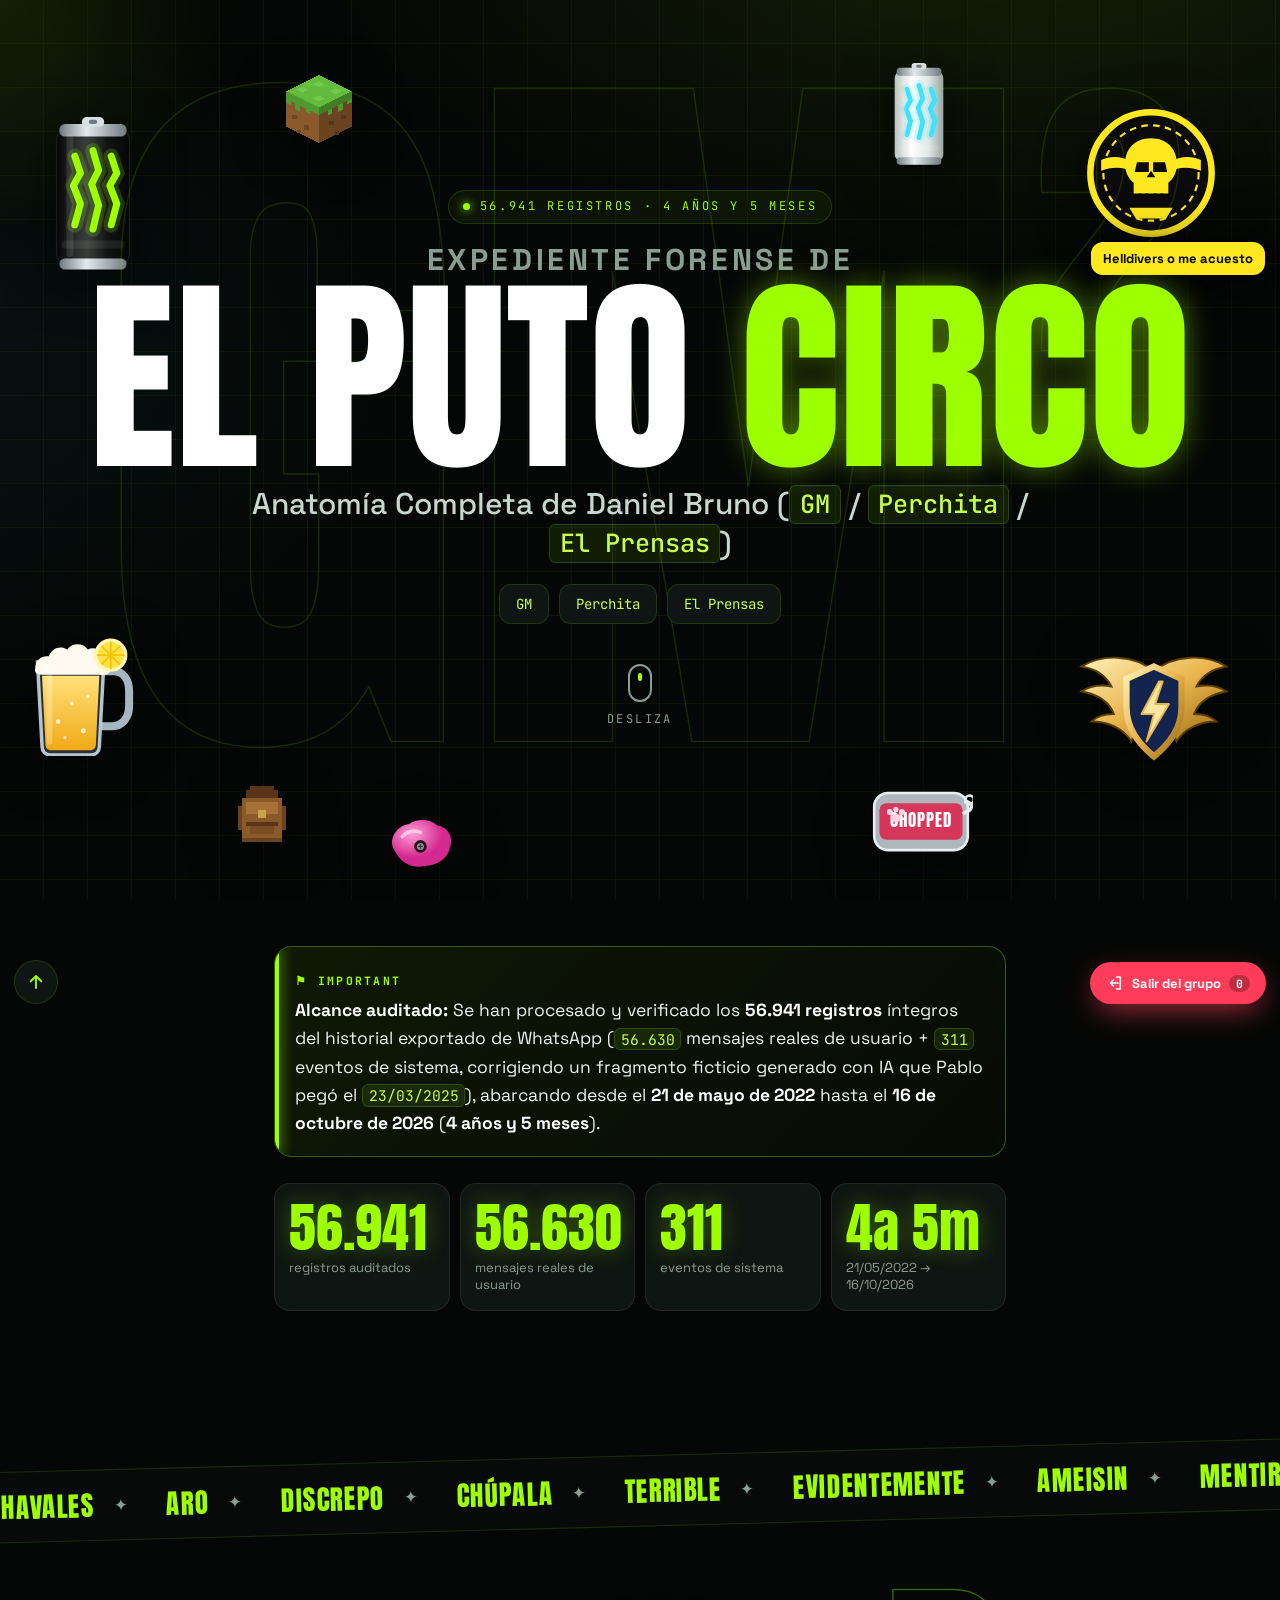
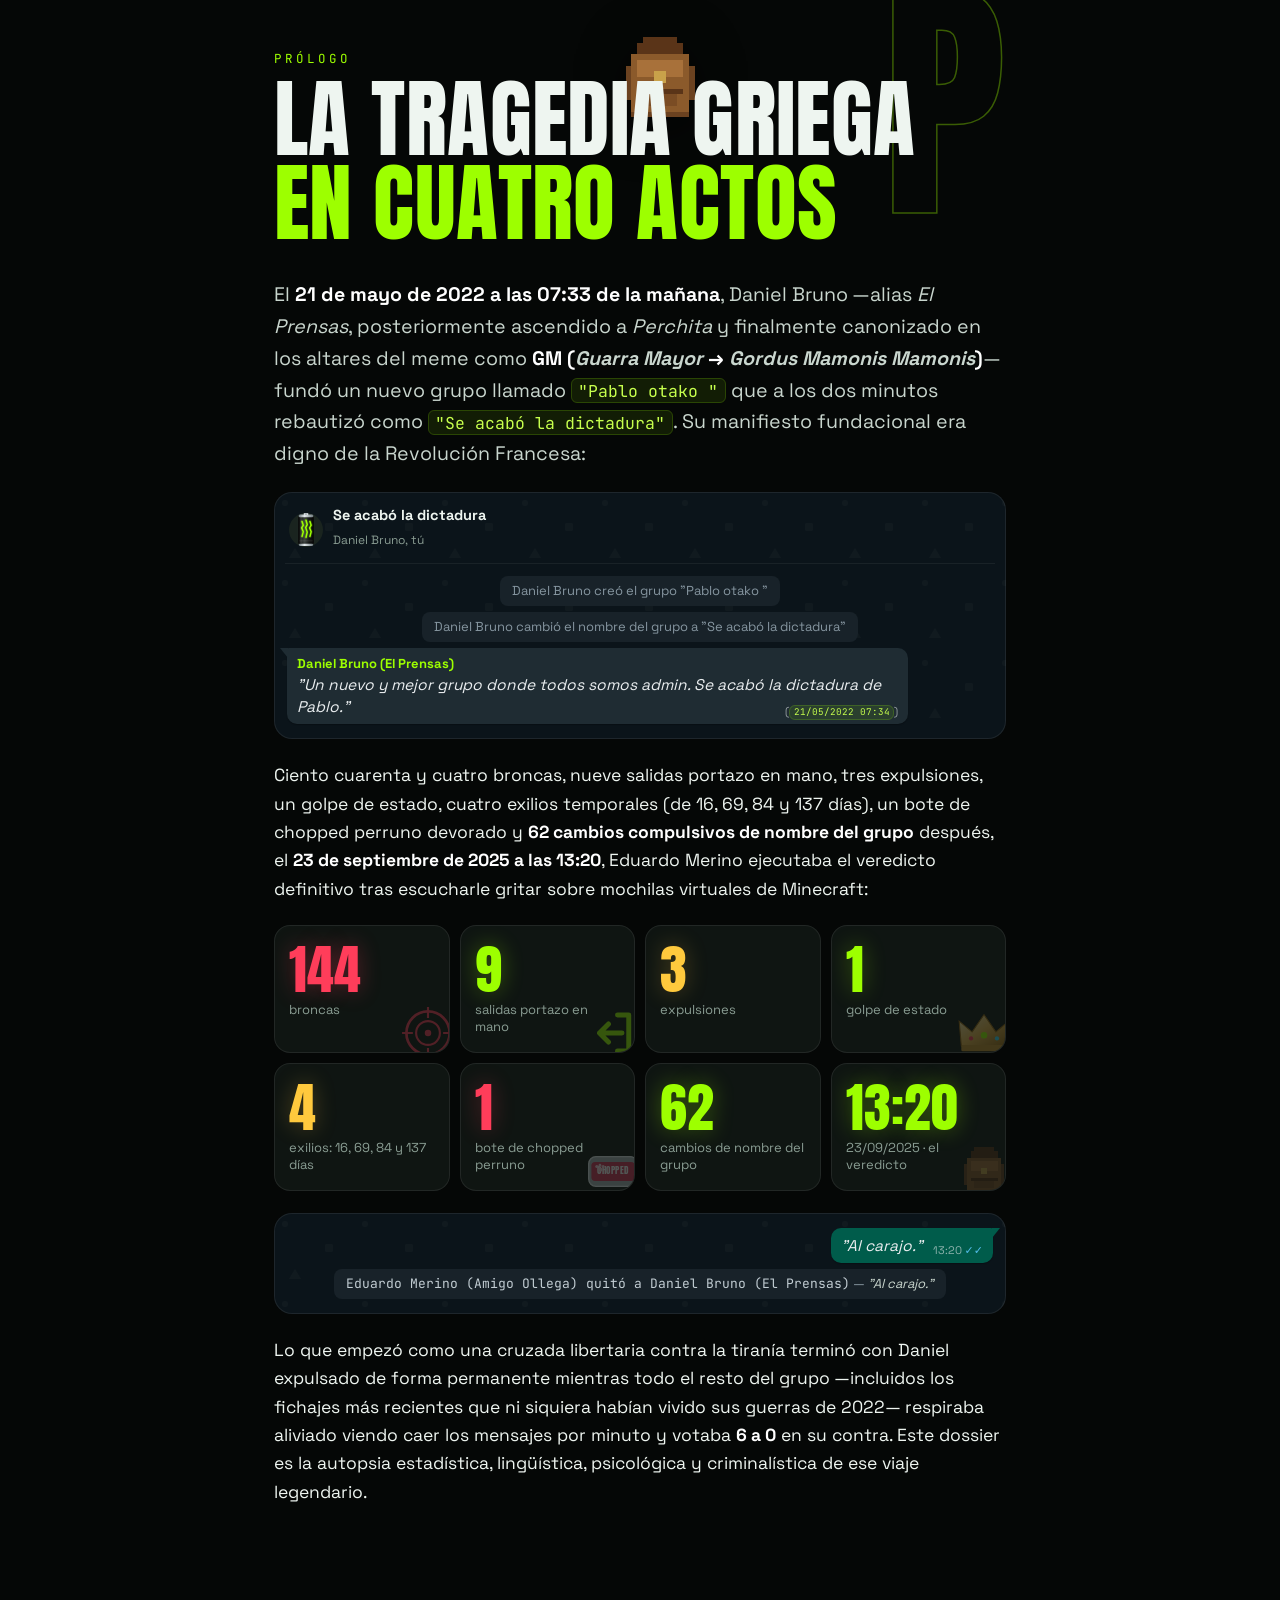
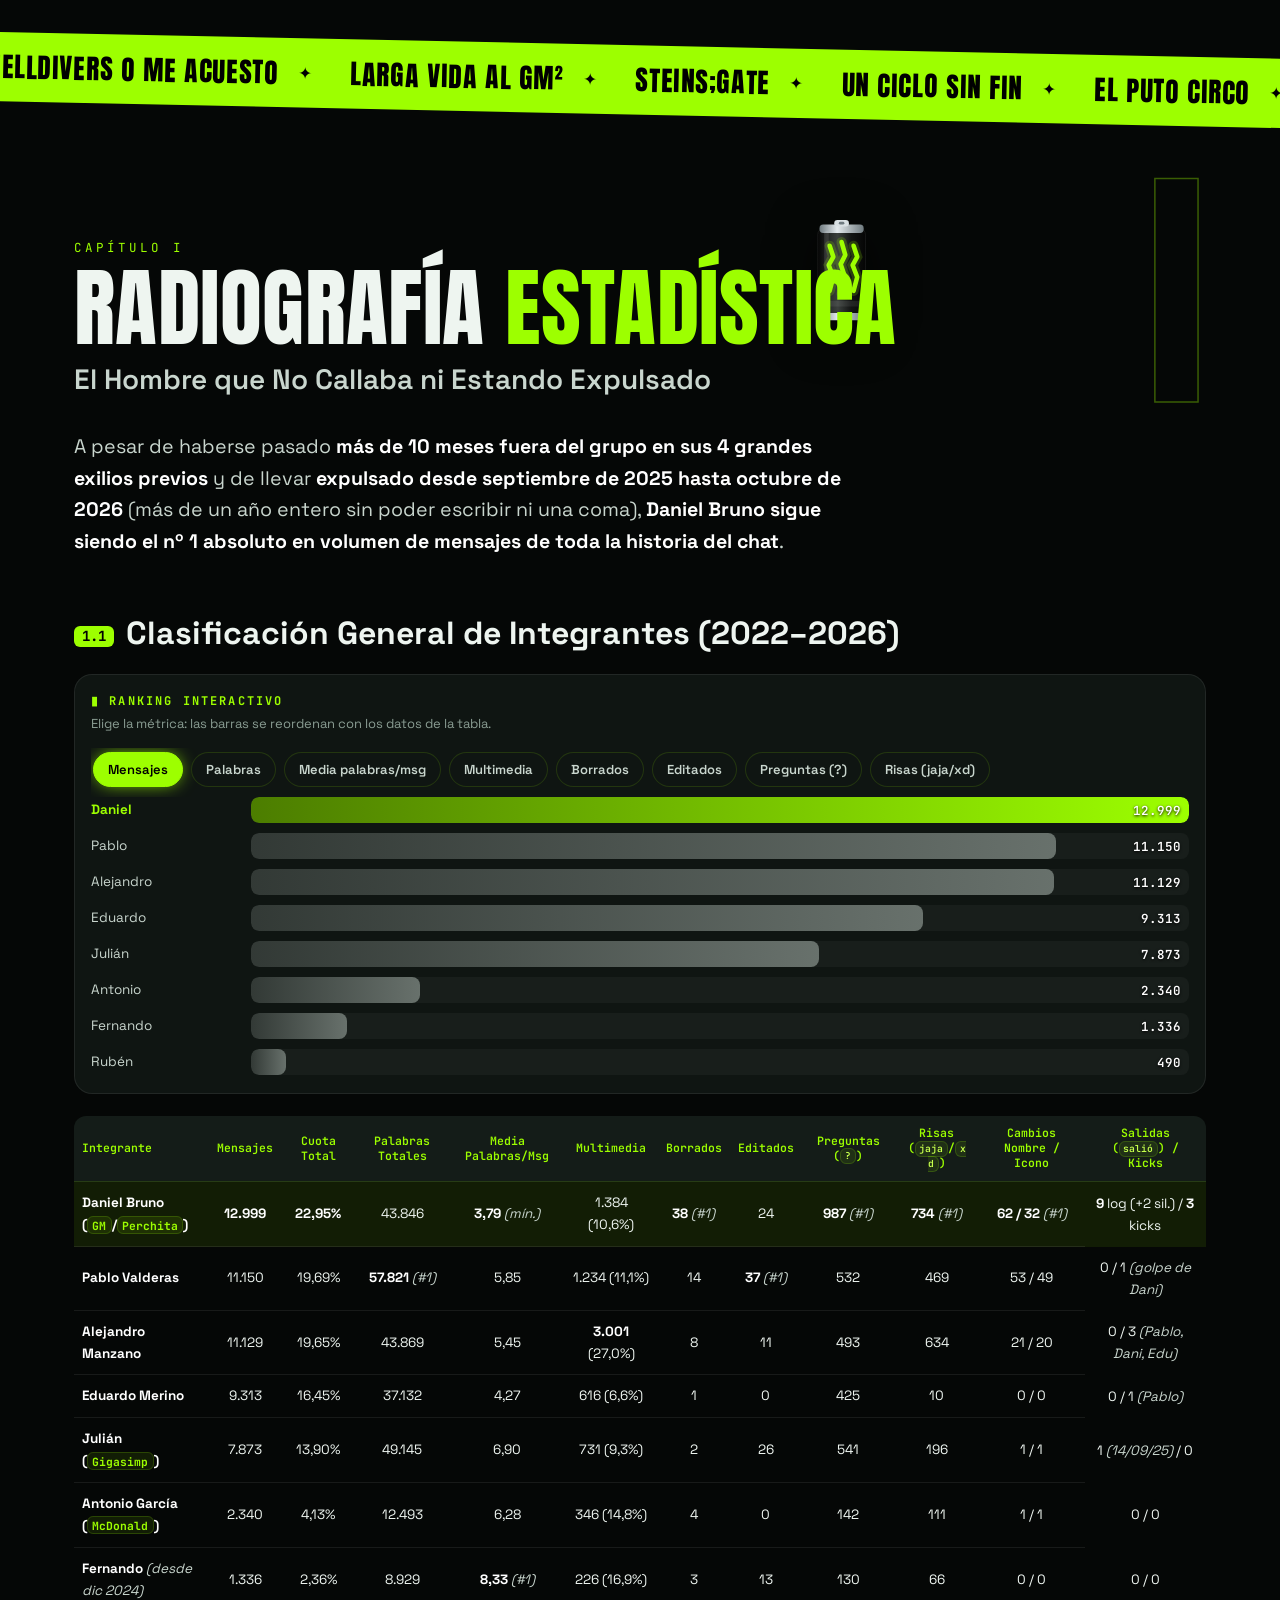
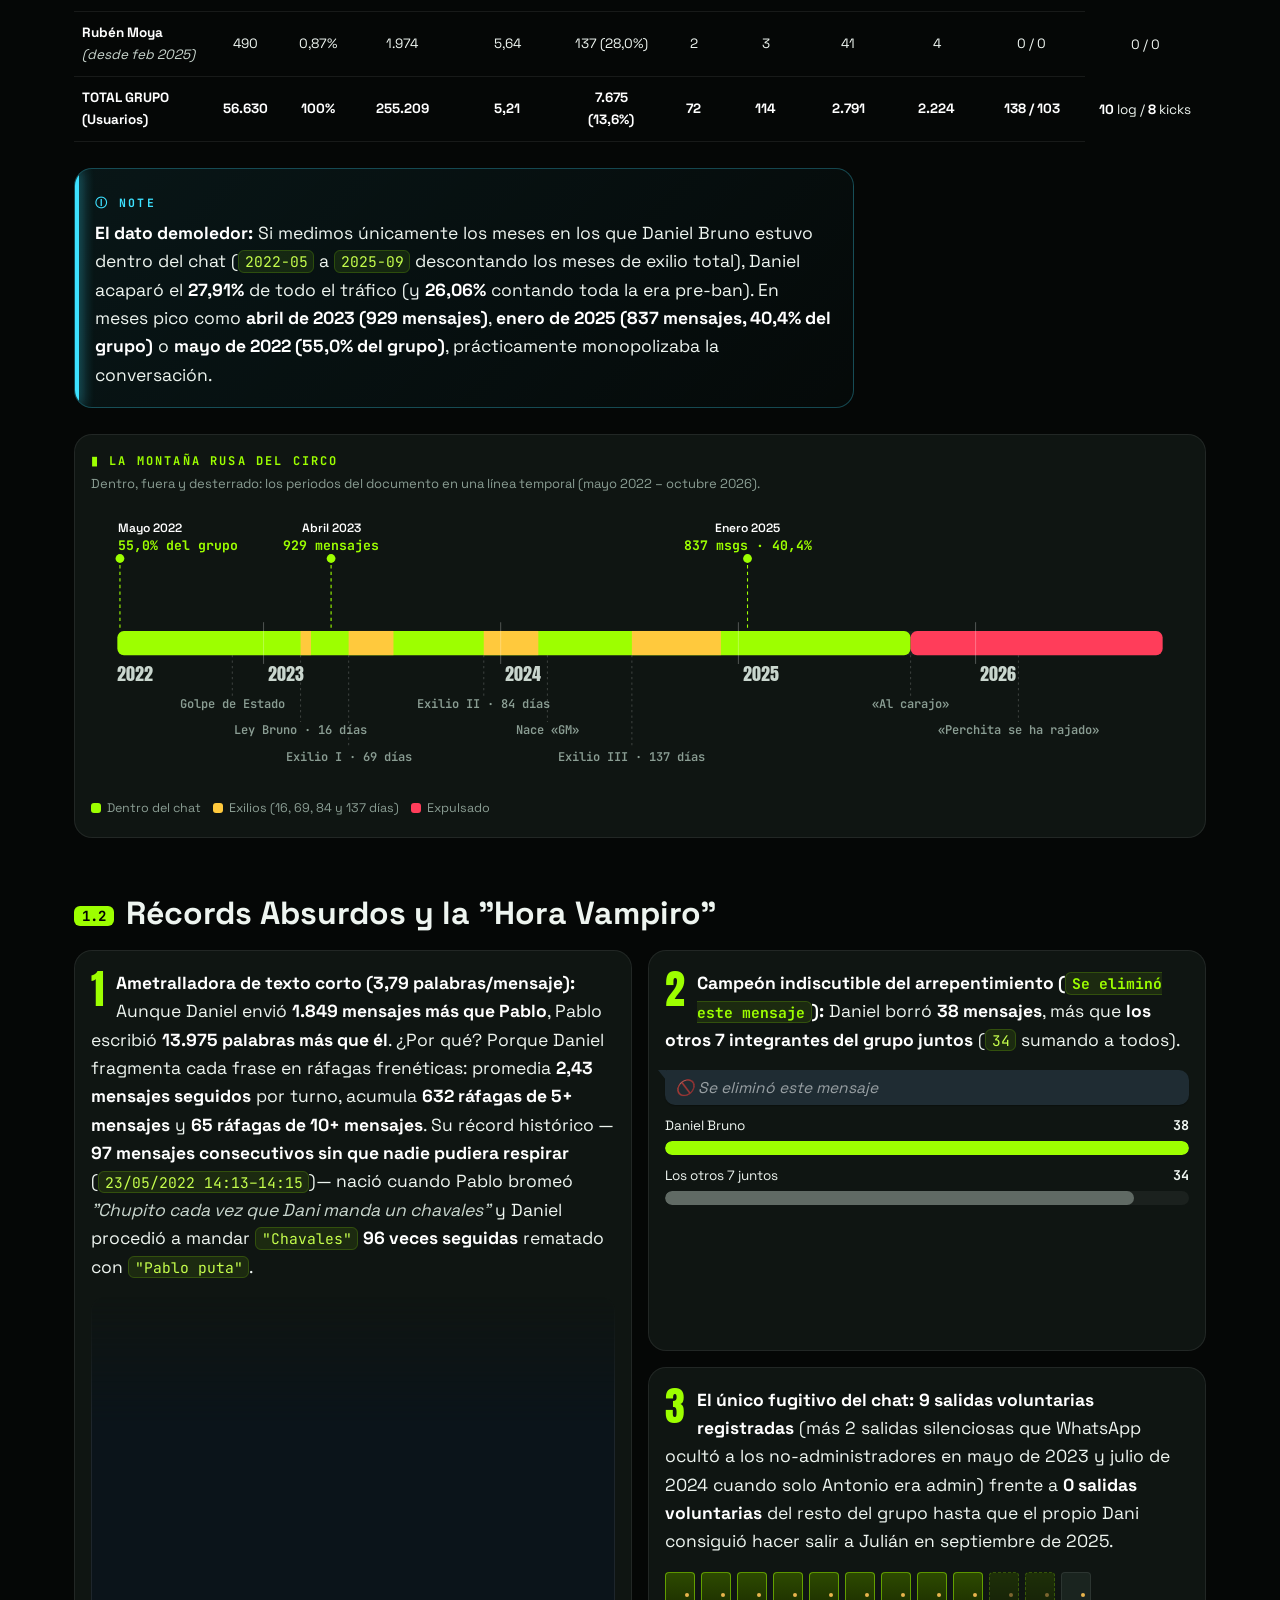
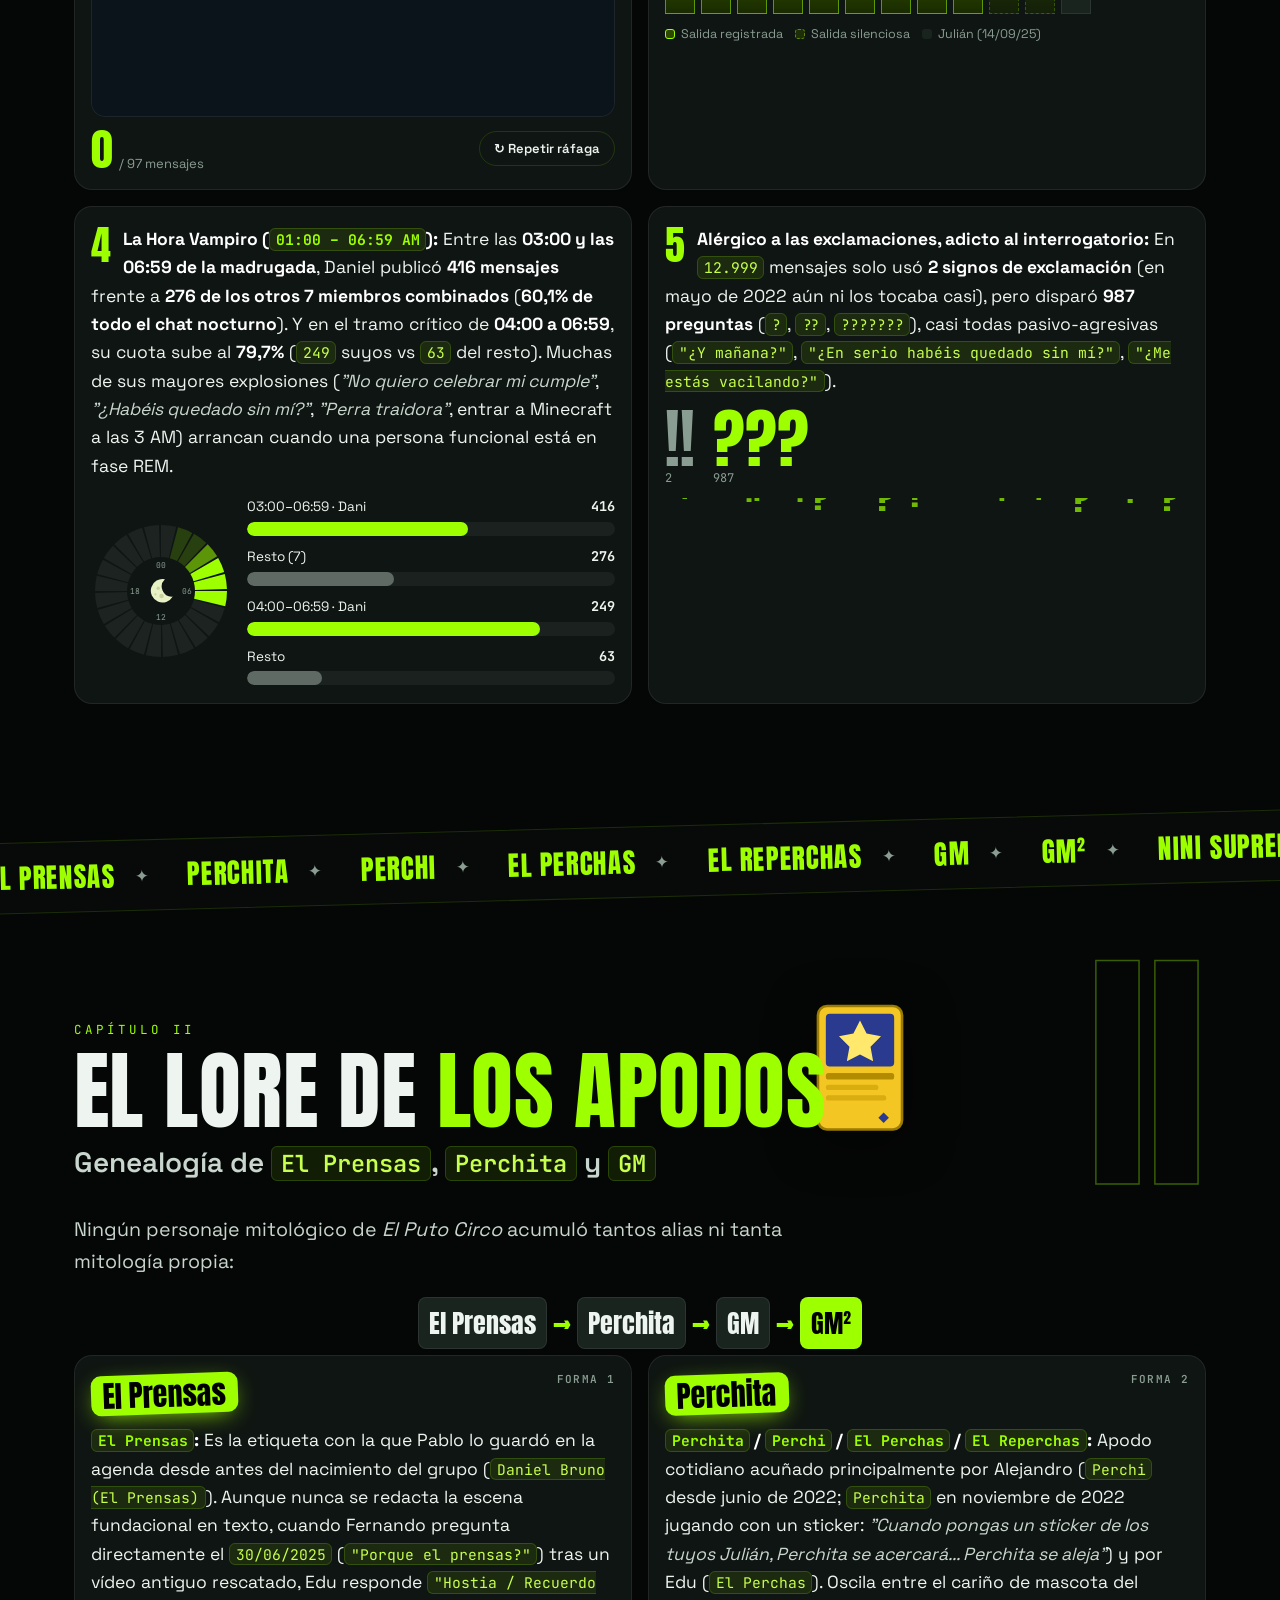
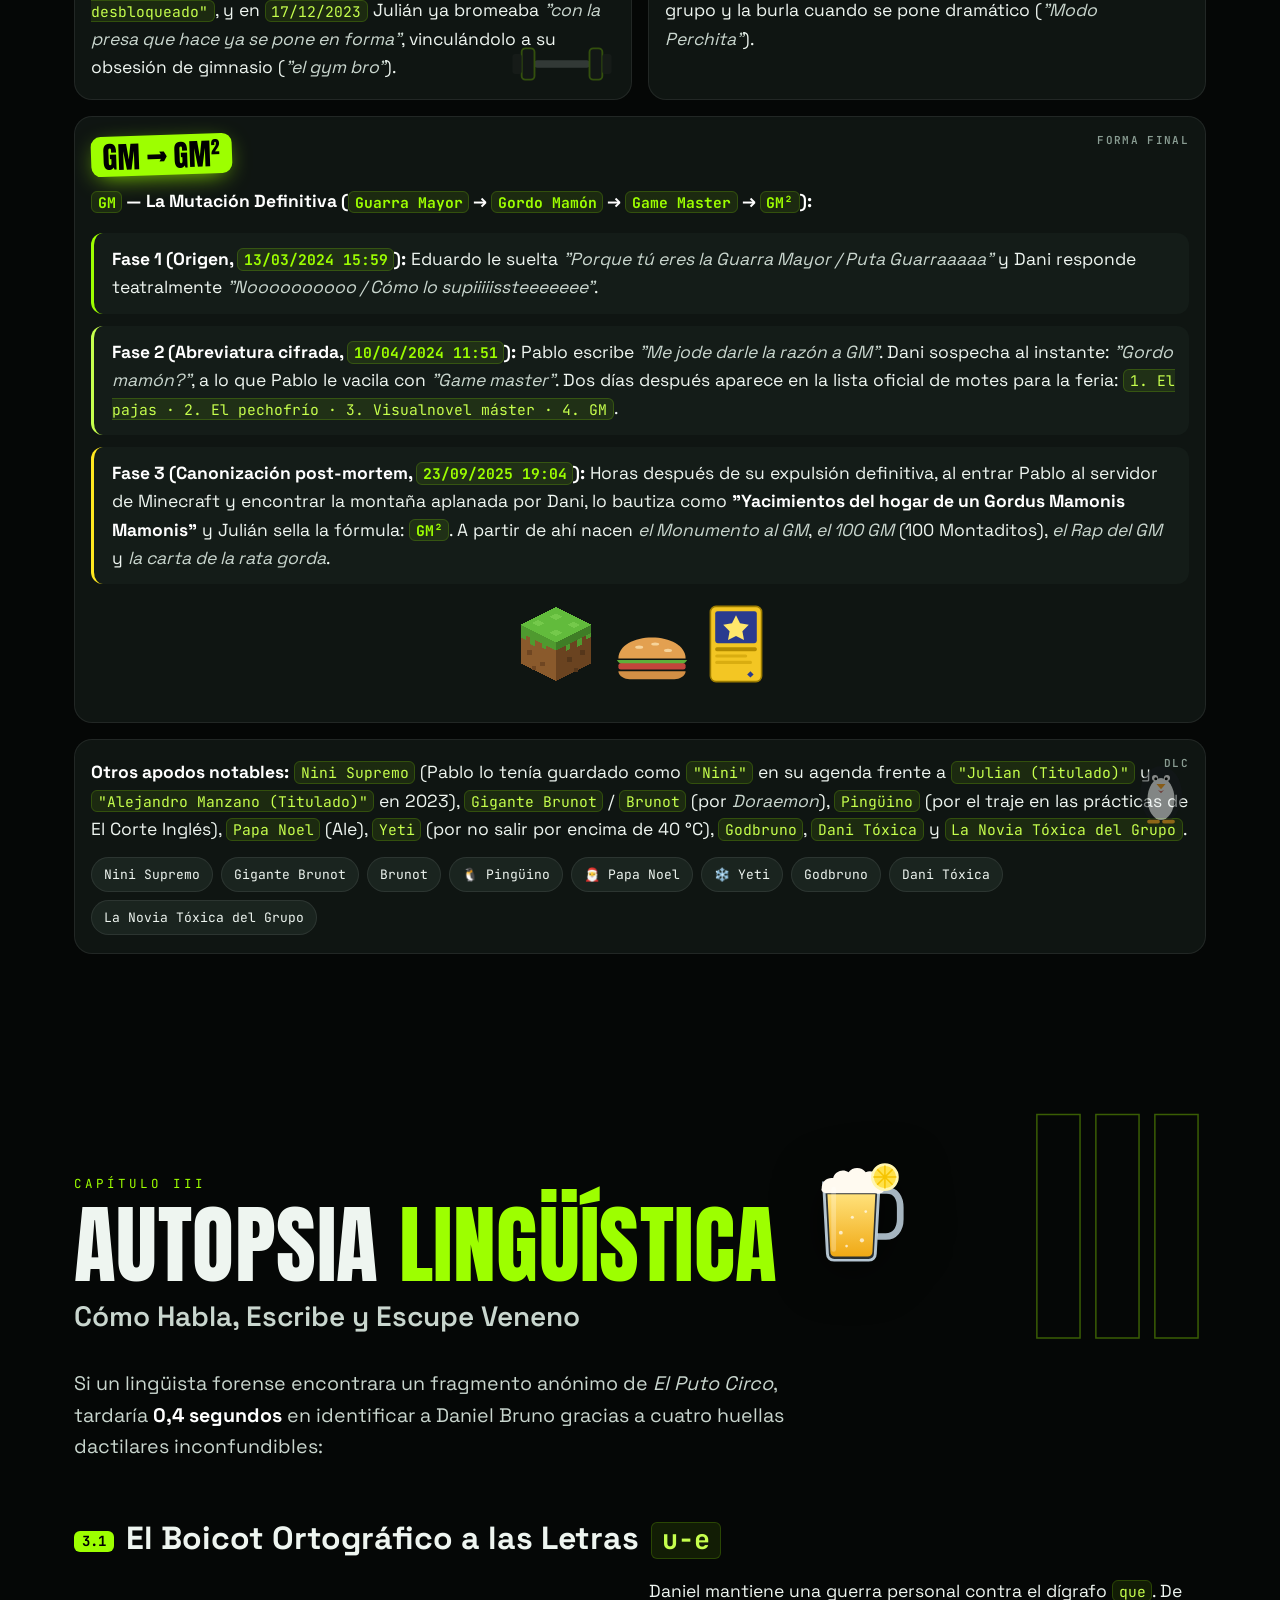
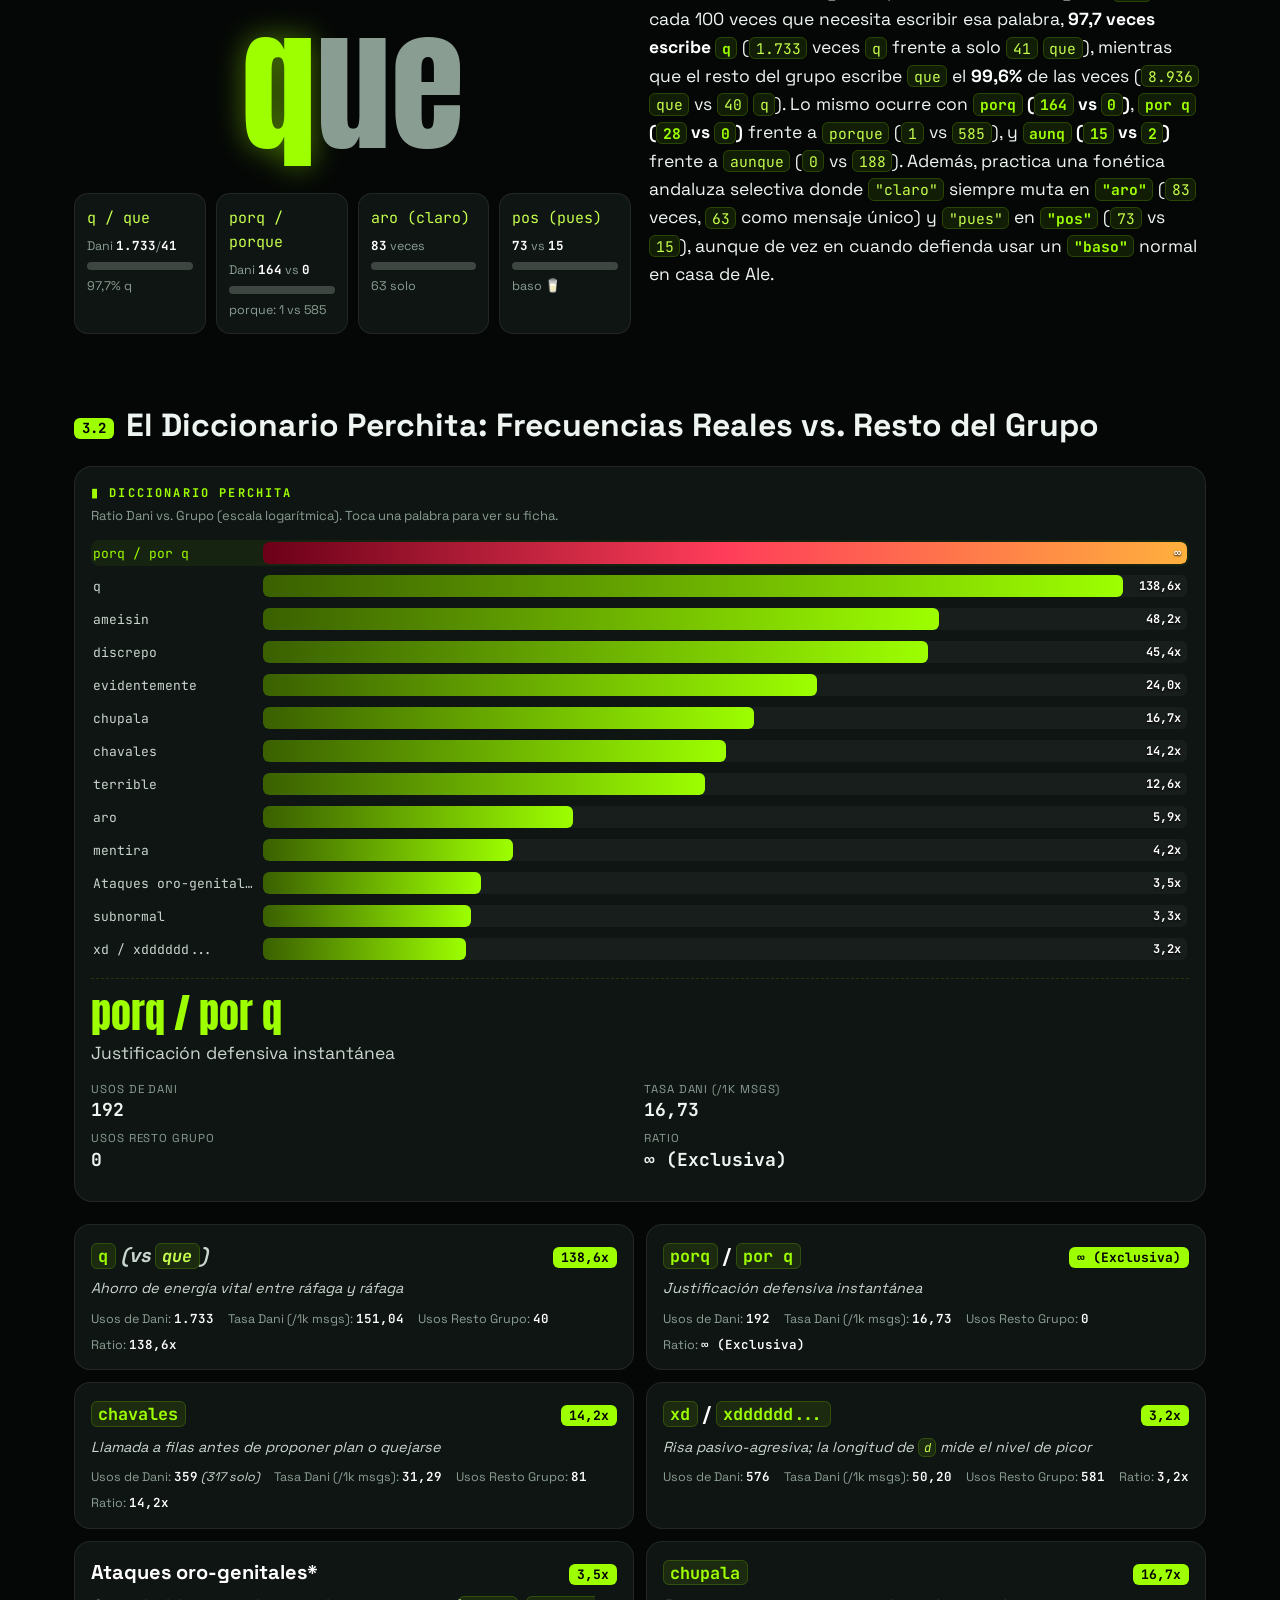
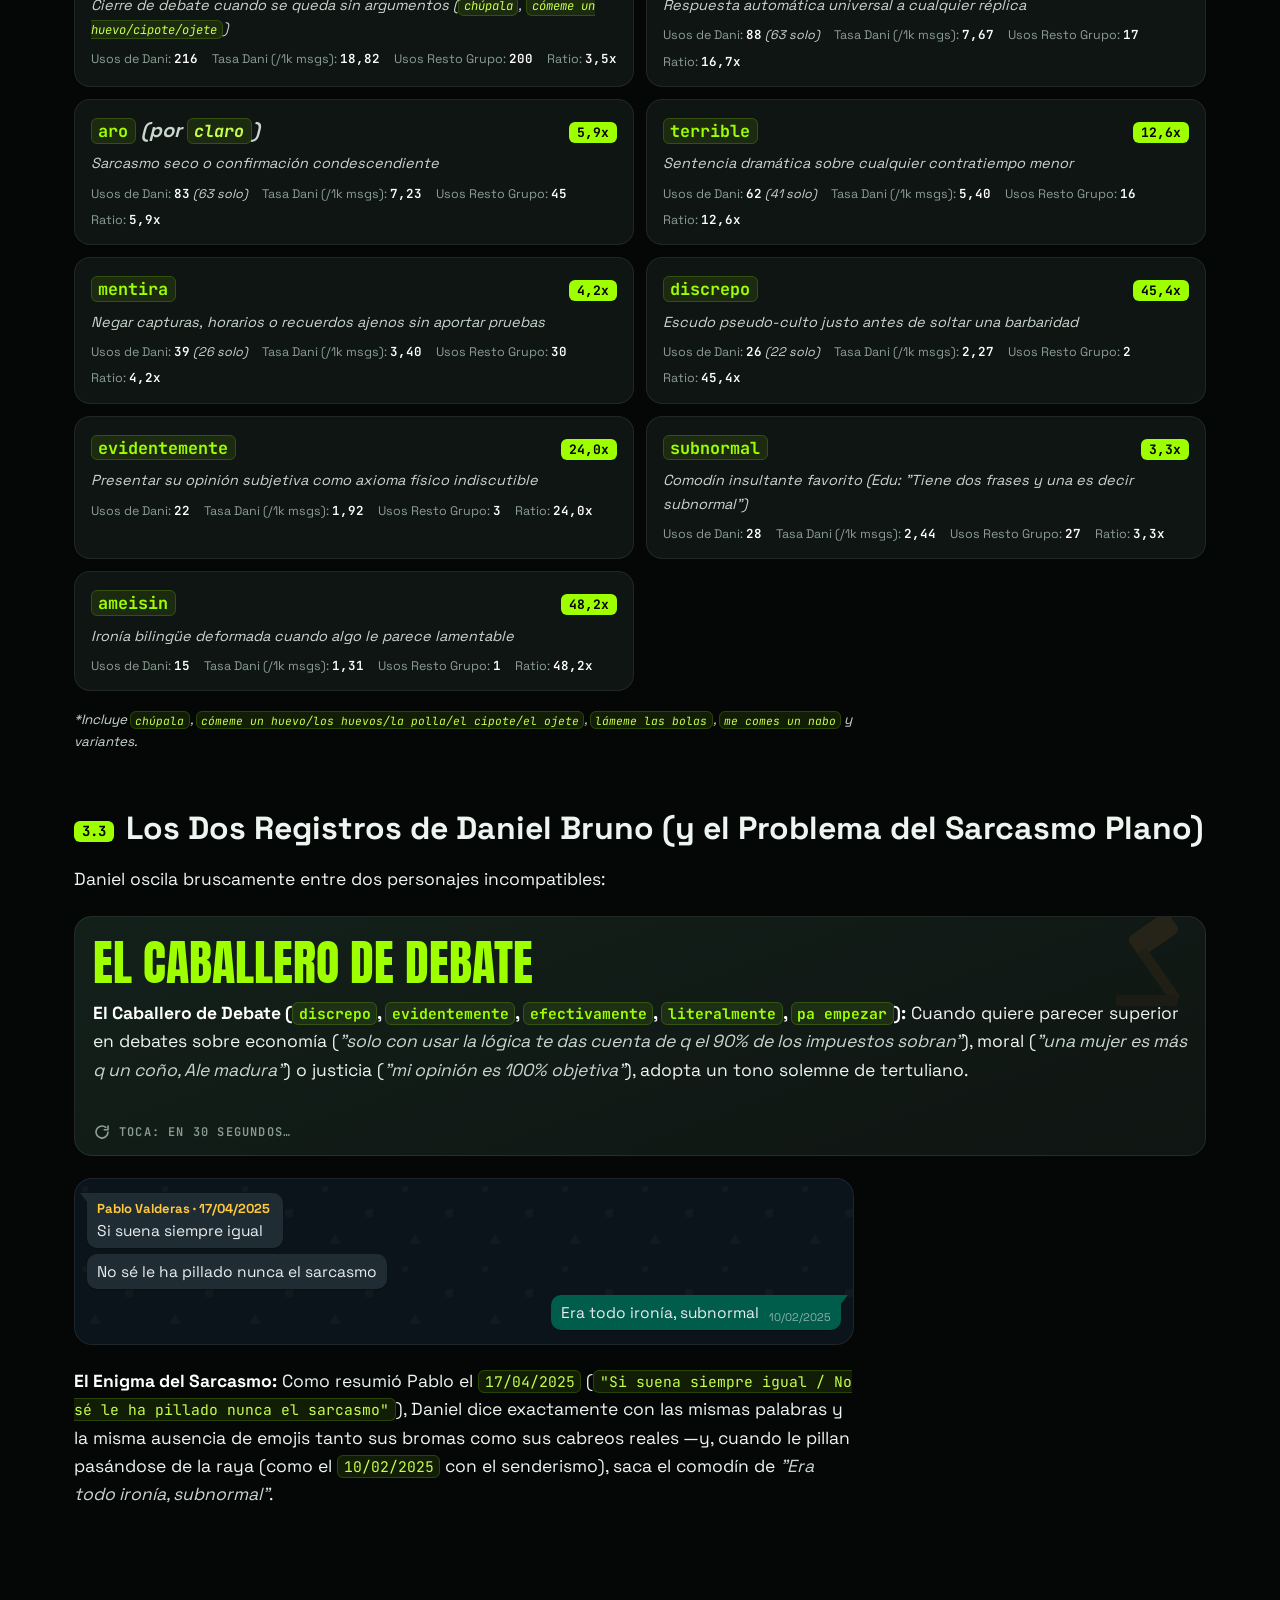
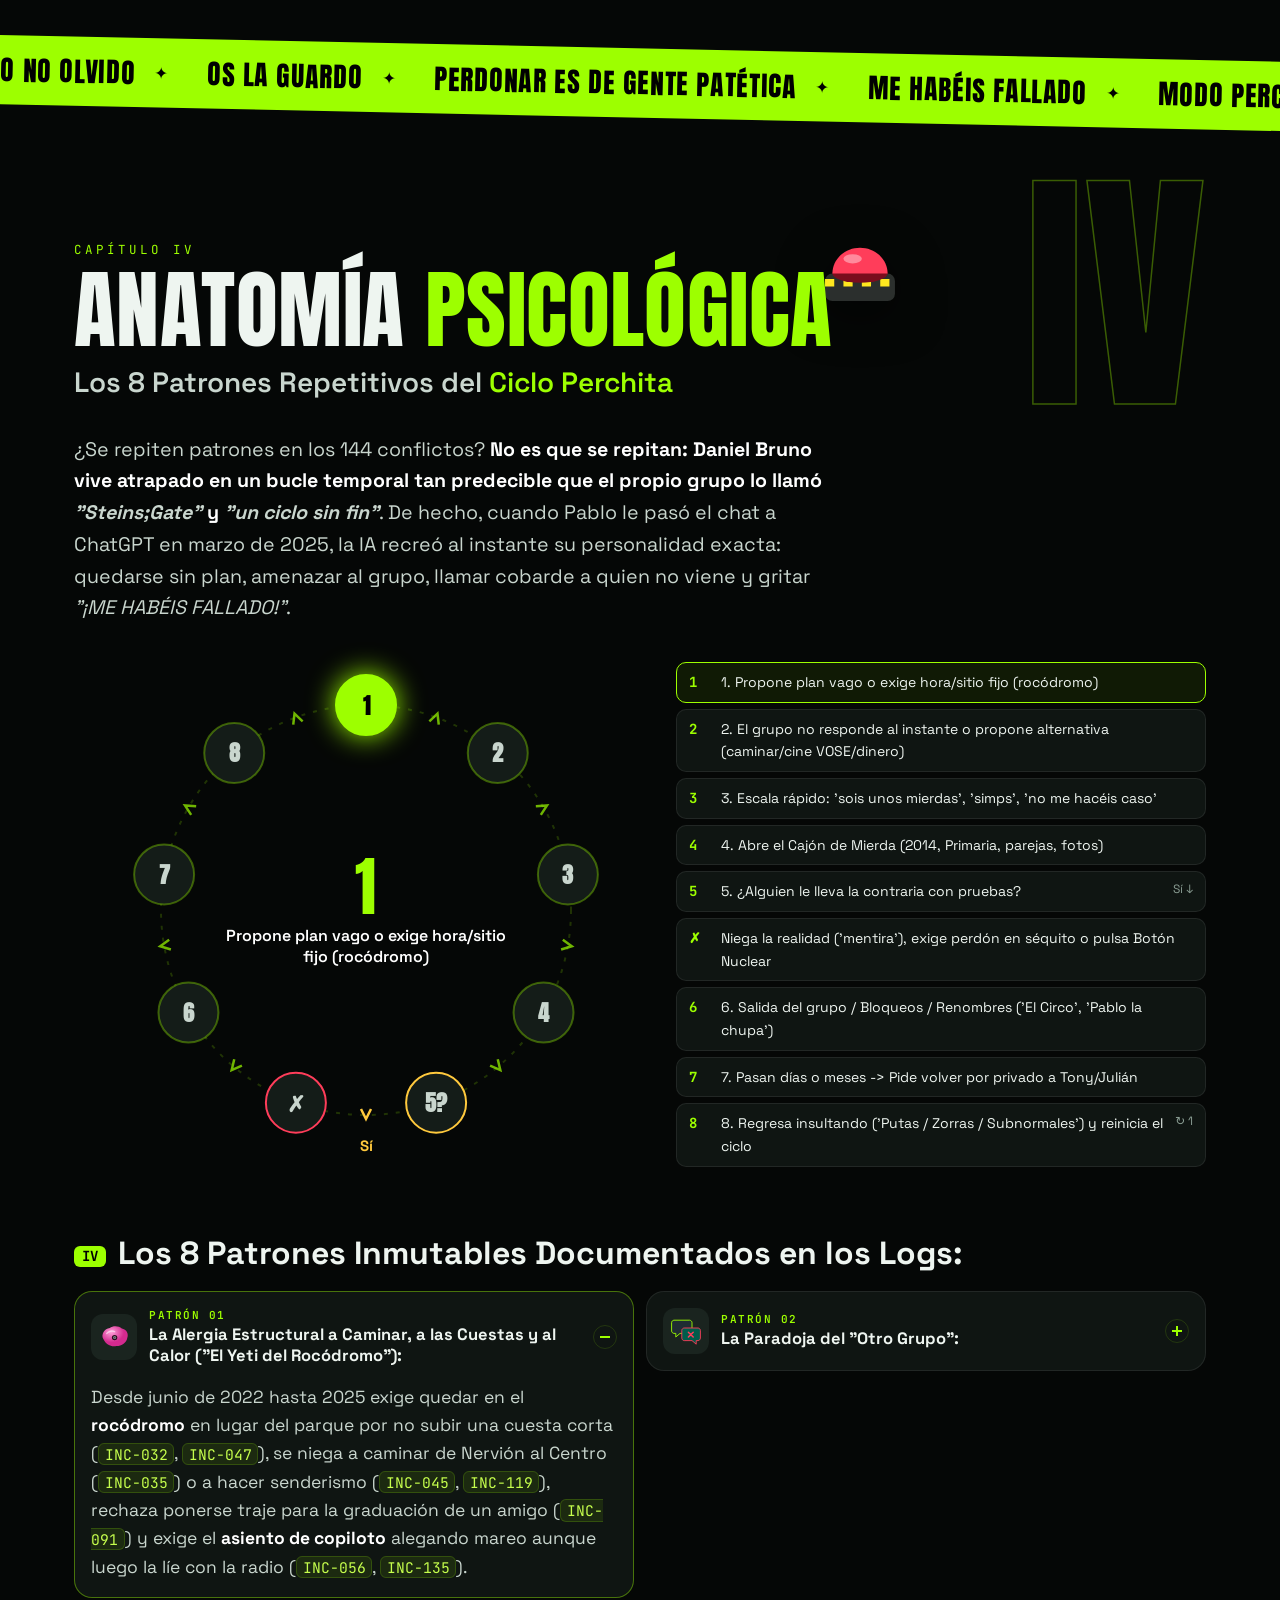
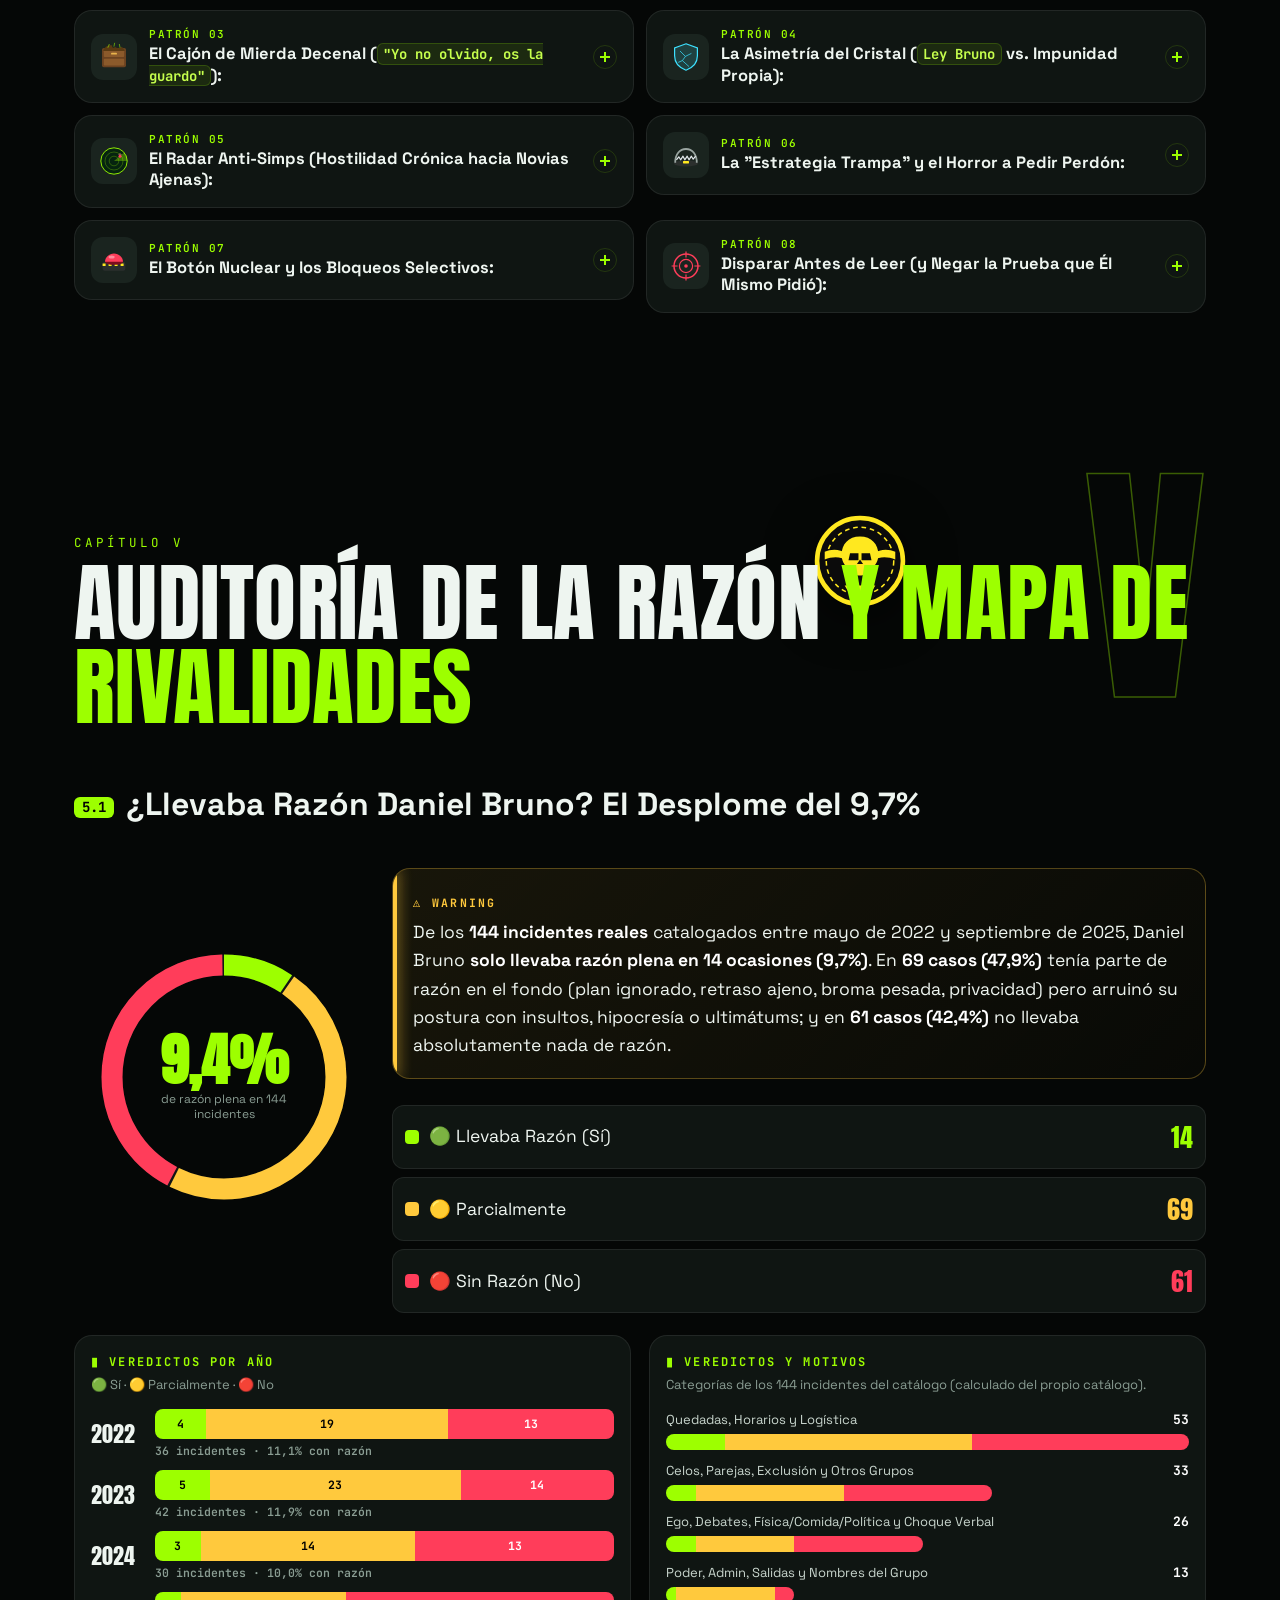
==== index.html @ 1c05fd51 "Añade la web interactiva del dossier GM² · El Puto Circo Página estática mobile-first con todo el te" ====
<!doctype html>
<html lang="es">
<head>
<meta charset="utf-8">
<meta name="viewport" content="width=device-width, initial-scale=1, viewport-fit=cover">
<title>GM² · El Puto Circo</title>
<meta name="description" content="Expediente Forense de El Puto Circo: Anatomía Completa de Daniel Bruno (GM / Perchita / El Prensas).">
<meta name="theme-color" content="#050706">
<link rel="icon" href="data:image/svg+xml,%3Csvg xmlns='http://www.w3.org/2000/svg' viewBox='0 0 60 112'%3E%3Crect x='4' y='8' width='52' height='98' rx='7' fill='%23111'/%3E%3Cpath d='M18 30l4 12-5 9 5 12-4 14M30 26l4 14-5 10 5 14-4 16M42 30l4 12-5 9 5 12-4 14' stroke='%239dff00' stroke-width='5' fill='none' stroke-linecap='round' stroke-linejoin='round'/%3E%3C/svg%3E">
<link rel="preconnect" href="https://fonts.googleapis.com">
<link rel="preconnect" href="https://fonts.gstatic.com" crossorigin>
<link href="https://fonts.googleapis.com/css2?family=Anton&family=JetBrains+Mono:wght@500;600;700&family=Press+Start+2P&family=Space+Grotesk:wght@400;500;600;700&display=swap" rel="stylesheet">
<link rel="stylesheet" href="css/styles.css">
</head>
<body class="locked">

<!-- ================= SVG SPRITE ================= -->
<svg width="0" height="0" style="position:absolute" aria-hidden="true">
  <defs>
    <linearGradient id="gCan" x1="0" x2="1">
      <stop offset="0" stop-color="#050505"/><stop offset=".28" stop-color="#2b2f2d"/><stop offset=".42" stop-color="#3a3f3c"/><stop offset=".7" stop-color="#121413"/><stop offset="1" stop-color="#050505"/>
    </linearGradient>
    <linearGradient id="gCanW" x1="0" x2="1">
      <stop offset="0" stop-color="#b9c3c0"/><stop offset=".35" stop-color="#ffffff"/><stop offset=".7" stop-color="#dfe6e3"/><stop offset="1" stop-color="#9aa5a1"/>
    </linearGradient>
    <linearGradient id="gRim" x1="0" x2="1">
      <stop offset="0" stop-color="#6f7a7f"/><stop offset=".4" stop-color="#e3e9ec"/><stop offset="1" stop-color="#6f7a7f"/>
    </linearGradient>
    <linearGradient id="gBeer" x1="0" y1="0" x2="0" y2="1">
      <stop offset="0" stop-color="#ffe17a"/><stop offset="1" stop-color="#f0a915"/>
    </linearGradient>
    <linearGradient id="gGold" x1="0" y1="0" x2="1" y2="1">
      <stop offset="0" stop-color="#fff0b8"/><stop offset=".5" stop-color="#e9b44c"/><stop offset="1" stop-color="#9b6a14"/>
    </linearGradient>
    <radialGradient id="gHold" cx=".35" cy=".3">
      <stop offset="0" stop-color="#ff9fd8"/><stop offset="1" stop-color="#d42a8f"/>
    </radialGradient>
  </defs>

  <!-- Lata energética (homenaje Monster): body via --can-body -->
  <symbol id="i-can" viewBox="0 0 60 112">
    <rect x="4" y="9" width="52" height="96" rx="7" style="fill:var(--can-body,url(#gCan))"/>
    <rect x="4" y="9" width="52" height="96" rx="7" fill="none" stroke="rgba(255,255,255,.08)"/>
    <rect x="6" y="5" width="48" height="9" rx="4" fill="url(#gRim)"/>
    <rect x="6" y="101" width="48" height="8" rx="4" fill="url(#gRim)"/>
    <path d="M17 28l4 12-5 9 5 13-4 15M30 24l4 14-5 10 5 15-4 17M43 28l4 12-5 9 5 13-4 15" style="stroke:var(--claw,#9dff00)" stroke-width="5" fill="none" stroke-linecap="round" stroke-linejoin="round"/>
    <path d="M17 28l4 12-5 9 5 13-4 15M30 24l4 14-5 10 5 15-4 17M43 28l4 12-5 9 5 13-4 15" style="stroke:var(--claw,#9dff00)" stroke-width="11" fill="none" stroke-linecap="round" opacity=".18"/>
    <rect x="8" y="88" width="44" height="6" rx="2" fill="rgba(255,255,255,.07)"/>
    <rect x="11" y="12" width="5" height="88" rx="2.5" fill="rgba(255,255,255,.10)"/>
    <g class="tab"><rect x="22" y="0" width="16" height="7" rx="3.5" fill="#d9e0e3"/><rect x="27" y="2" width="6" height="3" rx="1.5" fill="#6f7a7f"/></g>
  </symbol>

  <!-- Jarra de radler -->
  <symbol id="i-radler" viewBox="0 0 96 110">
    <path d="M66 36h10c9 0 14 7 14 18v12c0 11-6 18-15 18h-9" fill="none" stroke="rgba(220,240,255,.75)" stroke-width="7"/>
    <path d="M10 28h58l-4 74c0 4-3 7-7 7H21c-4 0-7-3-7-7z" fill="rgba(220,240,255,.18)" stroke="rgba(220,240,255,.8)" stroke-width="3"/>
    <path d="M14 40h50l-3 60c0 3-2 5-5 5H22c-3 0-5-2-5-5z" fill="url(#gBeer)"/>
    <g fill="rgba(255,255,255,.7)"><circle cx="28" cy="80" r="2"/><circle cx="40" cy="64" r="1.6"/><circle cx="50" cy="88" r="2.2"/><circle cx="34" cy="94" r="1.4"/><circle cx="54" cy="58" r="1.4"/></g>
    <path d="M8 34c0-8 6-12 12-11 2-7 10-10 16-6 4-6 14-6 18 0 6-3 14 1 14 8 5 1 7 5 6 9-1 5-6 6-10 5H14c-5 0-7-3-6-5z" fill="#fffaf0"/>
    <circle cx="74" cy="22" r="13" fill="#ffe14a" stroke="#fff6b0" stroke-width="3"/>
    <g stroke="#f6c400" stroke-width="1.6"><path d="M74 10v24M62 22h24M66 14l16 16M82 14L66 30"/></g>
    <rect x="18" y="32" width="5" height="68" rx="2.5" fill="rgba(255,255,255,.25)"/>
  </symbol>

  <!-- Emblema estilo Smite -->
  <symbol id="i-smite" viewBox="0 0 120 100">
    <path d="M60 18C44 4 18 4 2 14c12 2 20 8 24 16-10-2-18 0-24 4 12 2 22 8 26 18-8 0-14 2-18 6 14 0 26 6 32 16zM60 18c16-14 42-14 58-4-12 2-20 8-24 16 10-2 18 0 24 4-12 2-22 8-26 18 8 0 14 2 18 6-14 0-26 6-32 16z" fill="url(#gGold)" stroke="#5b3d07" stroke-width="1.5"/>
    <path d="M60 14l22 10v22c0 18-10 30-22 40-12-10-22-22-22-40V24z" fill="#13254f" stroke="url(#gGold)" stroke-width="5"/>
    <path d="M64 26L50 52h10l-6 22 18-30H61l6-18z" fill="#ffe7a3" stroke="#e9b44c" stroke-width="1.5" stroke-linejoin="round"/>
  </symbol>

  <!-- Emblema estilo Helldivers -->
  <symbol id="i-hd" viewBox="0 0 120 120">
    <circle cx="60" cy="60" r="56" fill="#0b0b0b" stroke="#ffe81f" stroke-width="6"/>
    <circle cx="60" cy="60" r="44" fill="none" stroke="#ffe81f" stroke-width="2" stroke-dasharray="6 5"/>
    <path d="M14 58c10-4 22-4 30 2l-2-10c-8-6-20-6-28-2zM106 58c-10-4-22-4-30 2l2-10c8-6 20-6 28-2z" fill="#ffe81f"/>
    <path d="M60 28c-15 0-24 10-24 24 0 8 4 14 8 17v10h32V69c4-3 8-9 8-17 0-14-9-24-24-24z" fill="#ffe81f"/>
    <path d="M47 50h11v9H45zM62 50h11l2 9H62z" fill="#0b0b0b"/>
    <path d="M56 64l4-6 4 6z" fill="#0b0b0b"/>
    <path d="M50 79v8M56 79v9M64 79v9M70 79v8" stroke="#0b0b0b" stroke-width="3"/>
    <path d="M40 92h40l-6 10H46z" fill="#ffe81f"/>
  </symbol>

  <!-- Bloque de hierba -->
  <symbol id="i-grass" viewBox="0 0 100 100" shape-rendering="crispEdges">
    <path d="M50 4l44 22-44 22L6 26z" fill="#62bb3c"/>
    <path d="M6 26l44 22v48L6 74z" fill="#8a5a2c"/>
    <path d="M94 26L50 48v48l44-22z" fill="#6a4320"/>
    <path d="M6 26l44 22v10L6 36z" fill="#4f9a2f"/>
    <path d="M94 26L50 48v10l44-22z" fill="#3f7d26"/>
    <path d="M6 36l6 3v6l-6-3zM18 42l6 3v8l-6-3zM32 49l6 3v5l-6-3zM62 52l6-3v7l-6 3zM76 45l6-3v9l-6 3zM88 39l6-3v5l-6 3z" fill="#4f9a2f"/>
    <g fill="#74c94b"><path d="M50 12l8 4-8 4-8-4zM28 20l8 4-8 4-8-4zM72 22l8 4-8 4-8-4zM50 32l8 4-8 4-8-4z"/></g>
    <g fill="#6f4622"><rect x="14" y="58" width="6" height="6"/><rect x="30" y="72" width="6" height="6"/><rect x="20" y="78" width="5" height="5"/></g>
    <g fill="#55361a"><rect x="64" y="66" width="6" height="6"/><rect x="80" y="58" width="6" height="6"/><rect x="72" y="80" width="5" height="5"/></g>
  </symbol>

  <!-- Mochila pixel -->
  <symbol id="i-pack" viewBox="0 0 16 16" shape-rendering="crispEdges">
    <path fill="#5a3418" d="M5 1h6v1h1v2H4V2h1z"/>
    <path fill="#8b5a2b" d="M3 4h10v10H3z"/>
    <path fill="#a8713a" d="M4 5h8v3H4z"/>
    <path fill="#6b4220" d="M2 6h1v6H2zM13 6h1v6h-1zM3 14h10v1H3z"/>
    <path fill="#c9a24a" d="M7 7h2v2H7z"/>
    <path fill="#5a3418" d="M4 10h8v1H4z"/>
    <path fill="#7a4c24" d="M5 11h6v2H5z"/>
  </symbol>

  <!-- Lata de chopped (perro Messi) -->
  <symbol id="i-chopped" viewBox="0 0 120 80">
    <rect x="6" y="8" width="108" height="66" rx="16" fill="#aeb8bc"/>
    <rect x="6" y="8" width="108" height="66" rx="16" fill="none" stroke="#e7eef0" stroke-width="3"/>
    <rect x="12" y="20" width="96" height="42" rx="8" fill="#d6365a"/>
    <text x="60" y="47" text-anchor="middle" font-family="Anton, Impact, sans-serif" font-size="20" fill="#fff" letter-spacing="1">CHOPPED</text>
    <g fill="#ffd5df"><circle cx="24" cy="30" r="3.4"/><circle cx="31" cy="27" r="3"/><circle cx="38" cy="30" r="3.4"/><ellipse cx="31" cy="37" rx="6" ry="4.6"/></g>
    <path d="M110 18c8 0 10 6 6 10l-8 4" stroke="#e7eef0" stroke-width="4" fill="none"/>
    <circle cx="116" cy="16" r="5" fill="none" stroke="#e7eef0" stroke-width="3"/>
  </symbol>

  <!-- Presa de rocódromo -->
  <symbol id="i-hold" viewBox="0 0 100 80">
    <path d="M14 46c-8-14 4-34 22-36 10-8 30-8 40 2 16 2 24 18 18 32-2 14-18 26-36 26-14 4-34-2-44-24z" fill="url(#gHold)"/>
    <path d="M26 28c6-8 18-10 26-6" stroke="rgba(255,255,255,.55)" stroke-width="5" fill="none" stroke-linecap="round"/>
    <circle cx="52" cy="42" r="9" fill="#2b0b1d"/><circle cx="52" cy="42" r="5" fill="#8a8f93"/>
    <path d="M49 42h6M52 39v6" stroke="#2b2f33" stroke-width="1.6"/>
  </symbol>

  <!-- Bonsái Kaede -->
  <symbol id="i-bonsai" viewBox="0 0 100 100">
    <path d="M48 76c2-10-6-14-4-24 1-6 8-8 8-14" stroke="#6b4220" stroke-width="7" fill="none" stroke-linecap="round"/>
    <path d="M50 52c8-2 14-8 22-6" stroke="#6b4220" stroke-width="4" fill="none" stroke-linecap="round"/>
    <g fill="#e2542f"><circle cx="34" cy="34" r="14"/><circle cx="52" cy="24" r="16"/><circle cx="70" cy="34" r="13"/><circle cx="78" cy="46" r="10"/></g>
    <g fill="#ff8a4a"><circle cx="48" cy="20" r="8"/><circle cx="30" cy="30" r="6"/><circle cx="72" cy="30" r="6"/></g>
    <path d="M18 76h64l-6 16H24z" fill="#2e5d8a"/>
    <rect x="14" y="72" width="72" height="7" rx="3" fill="#3f78ad"/>
  </symbol>

  <!-- Montadito -->
  <symbol id="i-monta" viewBox="0 0 100 70">
    <path d="M8 38c0-16 20-26 42-26s42 10 42 26z" fill="#e3a050"/>
    <g fill="#f6d39a"><ellipse cx="34" cy="24" rx="5" ry="2"/><ellipse cx="54" cy="20" rx="5" ry="2"/><ellipse cx="70" cy="28" rx="5" ry="2"/></g>
    <path d="M6 40h88c-2 4-6 6-10 6H16c-4 0-8-2-10-6z" fill="#5fae3a"/>
    <rect x="8" y="44" width="84" height="8" rx="3" fill="#c2453b"/>
    <path d="M8 54h84c0 6-8 10-14 10H22c-6 0-14-4-14-10z" fill="#d38f45"/>
  </symbol>

  <!-- Carta coleccionable -->
  <symbol id="i-card" viewBox="0 0 70 100">
    <rect x="3" y="3" width="64" height="94" rx="7" fill="#f3c623" stroke="#9b7b00" stroke-width="2"/>
    <rect x="9" y="9" width="52" height="40" rx="3" fill="#2a3b8f"/>
    <path d="M35 14l5 10 11 2-8 8 2 11-10-5-10 5 2-11-8-8 11-2z" fill="#ffe86b"/>
    <rect x="9" y="54" width="52" height="5" rx="2" fill="#b38b00"/>
    <rect x="9" y="63" width="40" height="4" rx="2" fill="#d9ad10"/>
    <rect x="9" y="71" width="46" height="4" rx="2" fill="#d9ad10"/>
    <path d="M53 84l4 4-4 4-4-4z" fill="#2a3b8f"/>
  </symbol>

  <!-- Pingüino -->
  <symbol id="i-peng" viewBox="0 0 80 100">
    <ellipse cx="40" cy="56" rx="28" ry="38" fill="#14181c"/>
    <ellipse cx="40" cy="62" rx="18" ry="28" fill="#f4f7f8"/>
    <circle cx="32" cy="34" r="4" fill="#fff"/><circle cx="48" cy="34" r="4" fill="#fff"/>
    <circle cx="33" cy="35" r="2" fill="#000"/><circle cx="47" cy="35" r="2" fill="#000"/>
    <path d="M34 42h12l-6 7z" fill="#ffa21f"/>
    <path d="M36 50l4 4 4-4-4 2z" fill="#c2453b"/>
    <path d="M24 92h12M44 92h12" stroke="#ffa21f" stroke-width="5" stroke-linecap="round"/>
  </symbol>

  <!-- Reno -->
  <symbol id="i-reno" viewBox="0 0 100 100">
    <path d="M30 34C20 26 16 14 20 6M24 22l-10-4M22 14l-8-8M70 34c10-8 14-20 10-28M76 22l10-4M78 14l8-8" stroke="#7a4c24" stroke-width="5" fill="none" stroke-linecap="round"/>
    <ellipse cx="50" cy="58" rx="24" ry="30" fill="#a8713a"/>
    <ellipse cx="24" cy="44" rx="9" ry="5" fill="#a8713a" transform="rotate(-25 24 44)"/>
    <ellipse cx="76" cy="44" rx="9" ry="5" fill="#a8713a" transform="rotate(25 76 44)"/>
    <ellipse cx="50" cy="76" rx="15" ry="11" fill="#d8b48a"/>
    <circle cx="40" cy="52" r="4" fill="#111"/><circle cx="60" cy="52" r="4" fill="#111"/>
    <circle cx="50" cy="72" r="8" fill="#ff2f3f"/><circle cx="47" cy="69" r="2.5" fill="#ffb3b9"/>
  </symbol>

  <!-- Bermudas -->
  <symbol id="i-berm" viewBox="0 0 100 90">
    <path d="M14 10h72l8 70H58L50 40l-8 40H6z" fill="#2e7fd6"/>
    <rect x="14" y="6" width="72" height="10" rx="3" fill="#1d5aa0"/>
    <g fill="#ffd23f"><circle cx="26" cy="40" r="4"/><circle cx="72" cy="34" r="4"/><circle cx="80" cy="62" r="4"/><circle cx="18" cy="66" r="4"/></g>
    <path d="M30 26l6 6M66 50l6 6" stroke="#9dff00" stroke-width="4" stroke-linecap="round"/>
  </symbol>

  <!-- Mancuerna -->
  <symbol id="i-gym" viewBox="0 0 120 50">
    <rect x="30" y="21" width="60" height="8" rx="3" fill="#9aa5a1"/>
    <rect x="16" y="8" width="14" height="34" rx="4" fill="#1d1f1e" stroke="#9dff00" stroke-width="2"/>
    <rect x="90" y="8" width="14" height="34" rx="4" fill="#1d1f1e" stroke="#9dff00" stroke-width="2"/>
    <rect x="6" y="14" width="10" height="22" rx="3" fill="#2b2f2d"/>
    <rect x="104" y="14" width="10" height="22" rx="3" fill="#2b2f2d"/>
  </symbol>

  <!-- Pizza -->
  <symbol id="i-pizza" viewBox="0 0 100 100">
    <path d="M10 18c26-12 54-12 80 0L50 94z" fill="#ffc94a"/>
    <path d="M10 18c26-12 54-12 80 0l-6 10c-22-9-46-9-68 0z" fill="#d68a36"/>
    <g fill="#c2453b"><circle cx="40" cy="38" r="7"/><circle cx="62" cy="34" r="6"/><circle cx="50" cy="60" r="6"/></g>
    <g fill="#5fae3a"><circle cx="56" cy="48" r="2.4"/><circle cx="36" cy="52" r="2.4"/></g>
  </symbol>

  <!-- Luna -->
  <symbol id="i-moon" viewBox="0 0 100 100">
    <path d="M64 8a42 42 0 1 0 28 62A36 36 0 0 1 64 8z" fill="#e8f2c4"/>
    <g fill="#c7d39e"><circle cx="40" cy="40" r="6"/><circle cx="52" cy="68" r="8"/><circle cx="30" cy="62" r="4"/></g>
  </symbol>

  <!-- Copa -->
  <symbol id="i-cup" viewBox="0 0 100 100">
    <path d="M28 10h44v26c0 16-10 26-22 26S28 52 28 36z" fill="url(#gGold)"/>
    <path d="M28 18H14c0 16 8 24 18 24M72 18h14c0 16-8 24-18 24" stroke="#e9b44c" stroke-width="5" fill="none"/>
    <rect x="44" y="60" width="12" height="14" fill="#c9952f"/>
    <rect x="30" y="74" width="40" height="12" rx="3" fill="url(#gGold)"/>
    <path d="M50 20l3 7 7 1-5 5 1 7-6-3-6 3 1-7-5-5 7-1z" fill="#fff6d6"/>
  </symbol>

  <!-- Botón nuclear -->
  <symbol id="i-nuke" viewBox="0 0 100 100">
    <rect x="12" y="56" width="76" height="30" rx="8" fill="#2b2f2d"/>
    <path d="M12 66h76" stroke="#ffe81f" stroke-width="8" stroke-dasharray="10 10"/>
    <ellipse cx="50" cy="56" rx="30" ry="10" fill="#7a0d1d"/>
    <path d="M20 56c0-16 14-28 30-28s30 12 30 28" fill="#ff3d5a"/>
    <ellipse cx="42" cy="40" rx="10" ry="5" fill="rgba(255,255,255,.4)"/>
  </symbol>

  <!-- Chat / otro grupo -->
  <symbol id="i-chats" viewBox="0 0 100 100">
    <path d="M10 14h52c4 0 8 4 8 8v28c0 4-4 8-8 8H30L16 70V58h-6c-4 0-8-4-8-8V22c0-4 4-8 8-8z" fill="#1f2c33" stroke="#9dff00" stroke-width="3"/>
    <path d="M44 40h46c4 0 8 4 8 8v26c0 4-4 8-8 8h-6v12L70 82H44c-4 0-8-4-8-8V48c0-4 4-8 8-8z" fill="#005c4b" stroke="#ff3d5a" stroke-width="3"/>
    <path d="M58 54l16 16M74 54L58 70" stroke="#ff3d5a" stroke-width="5" stroke-linecap="round"/>
  </symbol>

  <!-- Cajón -->
  <symbol id="i-box" viewBox="0 0 100 100">
    <rect x="10" y="20" width="80" height="64" rx="6" fill="#6b4220"/>
    <rect x="16" y="28" width="68" height="22" rx="3" fill="#8b5a2b"/>
    <rect x="16" y="56" width="68" height="22" rx="3" fill="#8b5a2b"/>
    <rect x="40" y="36" width="20" height="6" rx="3" fill="#e9b44c"/>
    <path d="M14 30c4-14 18-22 30-18-2 8 6 10 10 4 6 8 18 4 22 0 4 4 8 8 10 14z" fill="#5a3a12"/>
    <path d="M30 18l4-10M50 14l2-10M70 18l-2-10" stroke="#9dff00" stroke-width="3" stroke-linecap="round" opacity=".6"/>
  </symbol>

  <!-- Cristal -->
  <symbol id="i-glass" viewBox="0 0 100 100">
    <path d="M50 6l38 14v26c0 24-16 40-38 48C28 86 12 70 12 46V20z" fill="rgba(61,225,255,.15)" stroke="#3de1ff" stroke-width="4"/>
    <path d="M30 30l18 18-10 14 22 20M48 48l20-10M38 62l-14 6" stroke="#3de1ff" stroke-width="2.4" fill="none"/>
  </symbol>

  <!-- Radar -->
  <symbol id="i-radar" viewBox="0 0 100 100">
    <circle cx="50" cy="50" r="44" fill="#06240f" stroke="#9dff00" stroke-width="3"/>
    <circle cx="50" cy="50" r="30" fill="none" stroke="#9dff00" stroke-width="1.5" opacity=".6"/>
    <circle cx="50" cy="50" r="16" fill="none" stroke="#9dff00" stroke-width="1.5" opacity=".6"/>
    <path d="M50 50L84 22A44 44 0 0 1 94 50z" fill="rgba(157,255,0,.35)"/>
    <circle cx="70" cy="34" r="5" fill="#ff3d5a"/><path d="M66 30a4 4 0 0 1 8 0" stroke="#ff8aa0" stroke-width="2" fill="none"/>
  </symbol>

  <!-- Trampa -->
  <symbol id="i-trap" viewBox="0 0 100 100">
    <ellipse cx="50" cy="78" rx="40" ry="10" fill="#2b2f2d"/>
    <path d="M14 76c0-30 16-46 36-46s36 16 36 46" fill="none" stroke="#9aa5a1" stroke-width="6"/>
    <path d="M18 66l8-10 6 10 8-12 6 12 8-12 6 12 8-12 6 10 8-10" fill="none" stroke="#e3e9ec" stroke-width="4" stroke-linejoin="round"/>
    <rect x="40" y="70" width="20" height="8" rx="2" fill="#ffe81f"/>
  </symbol>

  <!-- Diana -->
  <symbol id="i-target" viewBox="0 0 100 100">
    <circle cx="50" cy="50" r="40" fill="none" stroke="#ff3d5a" stroke-width="5"/>
    <circle cx="50" cy="50" r="22" fill="none" stroke="#ff3d5a" stroke-width="4"/>
    <circle cx="50" cy="50" r="6" fill="#ff3d5a"/>
    <path d="M50 2v20M50 78v20M2 50h20M78 50h20" stroke="#ff3d5a" stroke-width="4"/>
  </symbol>

  <!-- Corona -->
  <symbol id="i-crown" viewBox="0 0 100 80">
    <path d="M8 64L4 18l24 20L50 6l22 32 24-20-4 46z" fill="url(#gGold)" stroke="#9b6a14" stroke-width="2"/>
    <rect x="8" y="62" width="84" height="12" rx="3" fill="#c9952f"/>
    <circle cx="50" cy="44" r="6" fill="#9dff00"/><circle cx="26" cy="50" r="4" fill="#ff3d5a"/><circle cx="74" cy="50" r="4" fill="#3de1ff"/>
  </symbol>

  <!-- Mazo (Ley Bruno) -->
  <symbol id="i-gavel" viewBox="0 0 100 100">
    <rect x="22" y="14" width="44" height="22" rx="5" fill="#8b5a2b" transform="rotate(-35 44 25)"/>
    <rect x="44" y="34" width="10" height="56" rx="4" fill="#6b4220" transform="rotate(-35 49 62)"/>
    <rect x="10" y="80" width="56" height="10" rx="3" fill="#5a3418"/>
  </symbol>

  <!-- Móvil captura -->
  <symbol id="i-phone" viewBox="0 0 70 110">
    <rect x="4" y="4" width="62" height="102" rx="12" fill="#14181c" stroke="#9aa5a1" stroke-width="3"/>
    <rect x="10" y="16" width="50" height="80" rx="4" fill="#0b141a"/>
    <rect x="14" y="24" width="30" height="10" rx="4" fill="#1f2c33"/>
    <rect x="26" y="40" width="30" height="10" rx="4" fill="#005c4b"/>
    <rect x="14" y="56" width="36" height="10" rx="4" fill="#1f2c33"/>
    <rect x="22" y="74" width="34" height="14" rx="4" fill="#ff3d5a"/>
    <rect x="28" y="8" width="14" height="4" rx="2" fill="#2b2f2d"/>
  </symbol>

  <!-- Traje -->
  <symbol id="i-suit" viewBox="0 0 100 100">
    <path d="M20 22l30 10 30-10 14 20v52H6V42z" fill="#1c2430"/>
    <path d="M38 28l12 30 12-30-12 4z" fill="#f4f7f8"/>
    <path d="M47 34h6l2 6-5 22-5-22z" fill="#ff3d5a"/>
    <path d="M20 22l18 6 6 30-16-14zM80 22l-18 6-6 30 16-14z" fill="#2b3646"/>
    <path d="M40 4h20v10H40z" fill="#e2b48a"/>
    <path d="M30 70l40-40M30 30l40 40" stroke="#ff3d5a" stroke-width="6" stroke-linecap="round" opacity=".85"/>
  </symbol>

  <!-- Kebab / durum -->
  <symbol id="i-durum" viewBox="0 0 100 100">
    <path d="M30 14c12-4 30 4 40 14l14 52c-10 10-30 14-44 8L16 30c0-8 6-14 14-16z" fill="#f0d6a4"/>
    <path d="M30 14c12-4 30 4 40 14-10 8-30 12-46 6 0-10 2-16 6-20z" fill="#8b4a22"/>
    <g fill="#5fae3a"><circle cx="36" cy="22" r="4"/><circle cx="52" cy="22" r="4"/></g>
    <g fill="#c2453b"><circle cx="44" cy="26" r="3"/><circle cx="60" cy="28" r="3"/></g>
    <path d="M24 44l52 14M28 58l50 12" stroke="#d9b47a" stroke-width="2"/>
  </symbol>

  <!-- Flecha -->
  <symbol id="i-down" viewBox="0 0 24 24"><path d="M12 4v16M5 13l7 7 7-7" fill="none" stroke="currentColor" stroke-width="2.5" stroke-linecap="round" stroke-linejoin="round"/></symbol>
  <symbol id="i-up" viewBox="0 0 24 24"><path d="M12 20V4M5 11l7-7 7 7" fill="none" stroke="currentColor" stroke-width="2.5" stroke-linecap="round" stroke-linejoin="round"/></symbol>
  <symbol id="i-flip" viewBox="0 0 24 24"><path d="M20 12a8 8 0 1 1-3-6.2M20 4v5h-5" fill="none" stroke="currentColor" stroke-width="2.2" stroke-linecap="round" stroke-linejoin="round"/></symbol>
  <symbol id="i-search" viewBox="0 0 24 24"><circle cx="11" cy="11" r="7" fill="none" stroke="currentColor" stroke-width="2.2"/><path d="M20 20l-4-4" stroke="currentColor" stroke-width="2.2" stroke-linecap="round"/></symbol>
  <symbol id="i-exit" viewBox="0 0 24 24"><path d="M14 4h5v16h-5M10 8l-4 4 4 4M6 12h10" fill="none" stroke="currentColor" stroke-width="2.2" stroke-linecap="round" stroke-linejoin="round"/></symbol>
  <symbol id="i-dice" viewBox="0 0 24 24"><rect x="3" y="3" width="18" height="18" rx="4" fill="none" stroke="currentColor" stroke-width="2"/><circle cx="8" cy="8" r="1.6" fill="currentColor"/><circle cx="16" cy="16" r="1.6" fill="currentColor"/><circle cx="12" cy="12" r="1.6" fill="currentColor"/><circle cx="16" cy="8" r="1.6" fill="currentColor"/><circle cx="8" cy="16" r="1.6" fill="currentColor"/></symbol>
</svg>

<div class="bg-grid" aria-hidden="true"></div>
<div class="cursor-glow" aria-hidden="true"></div>

<!-- ================= LOADER ================= -->
<div class="loader" id="loader" aria-hidden="true">
  <div class="loader-inner">
    <svg class="loader-can" viewBox="0 0 60 112"><use href="#i-can"/></svg>
    <div class="loader-text">Abriendo el circo<span>_</span></div>
  </div>
</div>

<!-- ================= NAV ================= -->
<header class="topbar" id="topbar">
  <a class="brand" href="#top" aria-label="Inicio">
    <svg viewBox="0 0 60 112" aria-hidden="true"><use href="#i-can"/></svg>
    <span><b>GM²</b><small>El Puto Circo · 2022–2026</small></span>
  </a>
  <button class="nav-btn" id="menuBtn" aria-expanded="false" aria-controls="menu"><span class="bars" aria-hidden="true"></span>Índice</button>
  <div class="progress" id="progress"></div>
</header>

<nav class="menu" id="menu" aria-label="Índice">
  <button class="nav-btn menu-close" id="menuClose">✕ Cerrar</button>
  <ol>
    <li style="--i:0"><a href="#top"><span>00</span><b>Portada</b></a></li>
    <li style="--i:1"><a href="#prologo"><span>P</span><b>Prólogo: La Tragedia Griega en Cuatro Actos</b></a></li>
    <li style="--i:2"><a href="#cap1"><span>I</span><b>Radiografía Estadística</b></a></li>
    <li style="--i:3"><a href="#cap2"><span>II</span><b>El Lore de los Apodos</b></a></li>
    <li style="--i:4"><a href="#cap3"><span>III</span><b>Autopsia Lingüística</b></a></li>
    <li style="--i:5"><a href="#cap4"><span>IV</span><b>Anatomía Psicológica</b></a></li>
    <li style="--i:6"><a href="#cap5"><span>V</span><b>Auditoría de la Razón y Mapa de Rivalidades</b></a></li>
    <li style="--i:7"><a href="#cap6"><span>VI</span><b>Crónica de los Grandes Hitos</b></a></li>
    <li style="--i:8"><a href="#catalogo"><span>144</span><b>Catálogo Maestro de los 144 Incidentes</b></a></li>
    <li style="--i:9"><a href="#epilogo"><span>E</span><b>Epílogo · La Vida Después de Perchita</b></a></li>
  </ol>
</nav>

<main id="top">

<!-- ================= HERO ================= -->
<section class="hero" id="hero">
  <div class="hero-floaters" aria-hidden="true">
    <div class="floater f-can" data-depth="0.35" style="left:4%;top:13%;"><button class="can-btn" tabindex="-1" aria-label="Lata"><svg viewBox="0 0 60 112" style="width:clamp(40px,9vw,84px);--dur:6s;--r1:-14deg;--r2:-4deg"><use href="#i-can"/></svg></button></div>
    <div class="floater f-hd" data-depth="0.6" style="right:5%;top:12%;"><svg viewBox="0 0 120 120" style="width:clamp(60px,13vw,130px);--dur:8s;--r1:6deg;--r2:-6deg"><use href="#i-hd"/></svg></div>
    <div class="floater f-stk" data-depth="0.6" style="right:1%;top:calc(12% + clamp(62px,13vw,132px));"><div class="sticker hd" style="--dur:5s;--r1:4deg;--r2:9deg">Helldivers o me acuesto</div></div>
    <div class="floater" data-depth="0.25" style="left:2%;bottom:16%;"><svg viewBox="0 0 96 110" style="width:clamp(56px,11vw,110px);--dur:7s;--r1:-6deg;--r2:6deg"><use href="#i-radler"/></svg></div>
    <div class="floater" data-depth="0.5" style="right:4%;bottom:14%;"><svg viewBox="0 0 120 100" style="width:clamp(70px,14vw,150px);--dur:9s;--r1:-4deg;--r2:4deg"><use href="#i-smite"/></svg></div>
    <div class="floater hide-sm" data-depth="0.8" style="left:22%;top:8%;"><svg viewBox="0 0 100 100" style="width:clamp(38px,7vw,74px);--dur:6.5s"><use href="#i-grass"/></svg></div>
    <div class="floater" data-depth="0.45" style="left:18%;bottom:6%;"><svg viewBox="0 0 16 16" style="width:clamp(36px,6vw,64px);--dur:5.5s"><use href="#i-pack"/></svg></div>
    <div class="floater hide-sm" data-depth="0.7" style="right:24%;bottom:5%;"><svg viewBox="0 0 120 80" style="width:clamp(56px,9vw,104px);--dur:7.5s;--r1:8deg;--r2:-10deg"><use href="#i-chopped"/></svg></div>
    <div class="floater hide-sm" data-depth="0.3" style="right:26%;top:7%;"><button class="can-btn" tabindex="-1" aria-label="Lata"><svg viewBox="0 0 60 112" style="width:clamp(30px,5vw,56px);--can-body:url(#gCanW);--claw:#3de1ff;--dur:6s;--r1:12deg;--r2:20deg"><use href="#i-can"/></svg></button></div>
    <div class="floater hide-sm" data-depth="0.9" style="left:30%;bottom:3%;"><svg viewBox="0 0 100 80" style="width:clamp(40px,6vw,70px);--dur:6s"><use href="#i-hold"/></svg></div>
  </div>
  <div class="gm-mega" aria-hidden="true" data-depth="-0.2">GM<sup>2</sup></div>
  <div class="wrap hero-content">
    <span class="kicker" data-r>56.941 registros · 4 años y 5 meses</span>
    <h1 data-r style="--d:.1s">
      <span class="pre">Expediente Forense de</span>
      <span class="main glitch" data-text="El Puto Circo">El Puto <i>Circo</i></span>
    </h1>
    <h2 data-r style="--d:.2s">Anatomía Completa de Daniel Bruno (<code>GM</code> / <code>Perchita</code> / <code>El Prensas</code>)</h2>
    <div class="aliases" data-r style="--d:.3s" aria-hidden="true">
      <span class="alias" style="--d:0s">GM</span><span class="alias" style="--d:.5s">Perchita</span><span class="alias" style="--d:1s">El Prensas</span>
    </div>
    <div data-r style="--d:.45s"><a class="scroll-hint" href="#alcance"><span class="mouse"></span>DESLIZA</a></div>
  </div>
</section>

<!-- ================= ALCANCE ================= -->
<section id="alcance" style="padding-top:20px">
  <div class="wrap narrow">
    <div class="callout" data-r>
      <div class="callout-tag">⚑ Important</div>
      <p><strong>Alcance auditado:</strong> Se han procesado y verificado los <strong>56.941 registros</strong> íntegros del historial exportado de WhatsApp (<code>56.630</code> mensajes reales de usuario + <code>311</code> eventos de sistema, corrigiendo un fragmento ficticio generado con IA que Pablo pegó el <code>23/03/2025</code>), abarcando desde el <strong>21 de mayo de 2022</strong> hasta el <strong>16 de octubre de 2026</strong> (<strong>4 años y 5 meses</strong>).</p>
    </div>
    <div class="stats" aria-hidden="true">
      <div class="stat" data-r style="--d:0s"><span class="v" data-count="56941">0</span><span class="l">registros auditados</span></div>
      <div class="stat" data-r style="--d:.08s"><span class="v" data-count="56630">0</span><span class="l">mensajes reales de usuario</span></div>
      <div class="stat" data-r style="--d:.16s"><span class="v" data-count="311">0</span><span class="l">eventos de sistema</span></div>
      <div class="stat" data-r style="--d:.24s"><span class="v">4a 5m</span><span class="l">21/05/2022 → 16/10/2026</span></div>
    </div>
  </div>
</section>

<div class="marquee" aria-hidden="true"><div class="mq-track"><span>Chavales</span><span>Aro</span><span>Discrepo</span><span>Chúpala</span><span>Terrible</span><span>Evidentemente</span><span>Ameisin</span><span>Mentira</span><span>Porq</span><span>Q si Pablo q si</span><span>Chavales</span><span>Aro</span><span>Discrepo</span><span>Chúpala</span><span>Terrible</span><span>Evidentemente</span><span>Ameisin</span><span>Mentira</span><span>Porq</span><span>Q si Pablo q si</span></div></div>

<!-- ================= PRÓLOGO ================= -->
<section id="prologo">
  <div class="wrap narrow">
    <div class="chapter-head" data-r>
      <div class="chapter-num" aria-hidden="true">P</div>
      <div class="deco" aria-hidden="true"><svg viewBox="0 0 16 16" style=""><use href="#i-pack"/></svg></div>
      <div class="chapter-kicker">Prólogo</div>
      <h2 class="chapter-title">La Tragedia Griega <em>en Cuatro Actos</em></h2>
    </div>

    <p class="lead" data-r>El <strong>21 de mayo de 2022 a las 07:33 de la mañana</strong>, Daniel Bruno —alias <em>El Prensas</em>, posteriormente ascendido a <em>Perchita</em> y finalmente canonizado en los altares del meme como <strong>GM (<em>Guarra Mayor</em> → <em>Gordus Mamonis Mamonis</em>)</strong>— fundó un nuevo grupo llamado <code>"Pablo otako "</code> que a los dos minutos rebautizó como <code>"Se acabó la dictadura"</code>. Su manifiesto fundacional era digno de la Revolución Francesa:</p>

    <div class="chat" data-r>
      <div class="chat-head">
        <div class="av"><svg viewBox="0 0 60 112"><use href="#i-can"/></svg></div>
        <div><b>Se acabó la dictadura</b><small>Daniel Bruno, tú</small></div>
      </div>
      <div class="sys">Daniel Bruno creó el grupo "Pablo otako "</div>
      <div class="sys">Daniel Bruno cambió el nombre del grupo a "Se acabó la dictadura"</div>
      <div class="bubble first" data-type style="--who:#9dff00">
        <span class="who">Daniel Bruno (El Prensas)</span>
        <span class="typing-dots" aria-hidden="true"><i></i><i></i><i></i></span>
        <span class="bubble-body"><em>"Un nuevo y mejor grupo donde todos somos admin. Se acabó la dictadura de Pablo."</em> <span class="meta">(<code>21/05/2022 07:34</code>)</span></span>
      </div>
    </div>

    <p data-r>Ciento cuarenta y cuatro broncas, nueve salidas portazo en mano, tres expulsiones, un golpe de estado, cuatro exilios temporales (de 16, 69, 84 y 137 días), un bote de chopped perruno devorado y <strong>62 cambios compulsivos de nombre del grupo</strong> después, el <strong>23 de septiembre de 2025 a las 13:20</strong>, Eduardo Merino ejecutaba el veredicto definitivo tras escucharle gritar sobre mochilas virtuales de Minecraft:</p>

    <div class="stats" aria-hidden="true">
      <div class="stat red" data-r><span class="v" data-count="144">0</span><span class="l">broncas</span><svg class="ico" viewBox="0 0 100 100"><use href="#i-target"/></svg></div>
      <div class="stat" data-r style="--d:.06s"><span class="v" data-count="9">0</span><span class="l">salidas portazo en mano</span><svg class="ico" viewBox="0 0 24 24" style="color:var(--neon)"><use href="#i-exit"/></svg></div>
      <div class="stat yel" data-r style="--d:.12s"><span class="v" data-count="3">0</span><span class="l">expulsiones</span></div>
      <div class="stat" data-r style="--d:.18s"><span class="v" data-count="1">0</span><span class="l">golpe de estado</span><svg class="ico" viewBox="0 0 100 80"><use href="#i-crown"/></svg></div>
      <div class="stat yel" data-r style="--d:.24s"><span class="v" data-count="4">0</span><span class="l">exilios: 16, 69, 84 y 137 días</span></div>
      <div class="stat red" data-r style="--d:.3s"><span class="v" data-count="1">0</span><span class="l">bote de chopped perruno</span><svg class="ico" viewBox="0 0 120 80"><use href="#i-chopped"/></svg></div>
      <div class="stat" data-r style="--d:.36s"><span class="v" data-count="62">0</span><span class="l">cambios de nombre del grupo</span></div>
      <div class="stat" data-r style="--d:.42s"><span class="v">13:20</span><span class="l">23/09/2025 · el veredicto</span><svg class="ico" viewBox="0 0 16 16"><use href="#i-pack"/></svg></div>
    </div>

    <div class="chat" data-r>
      <div class="bubble out first" data-type><span class="typing-dots" aria-hidden="true"><i></i><i></i><i></i></span><span class="bubble-body"><em>"Al carajo."</em><span class="meta ticks">13:20</span></span></div>
      <div class="sys"><code>Eduardo Merino (Amigo Ollega) quitó a Daniel Bruno (El Prensas)</code> — <em>"Al carajo."</em></div>
    </div>

    <p data-r>Lo que empezó como una cruzada libertaria contra la tiranía terminó con Daniel expulsado de forma permanente mientras todo el resto del grupo —incluidos los fichajes más recientes que ni siquiera habían vivido sus guerras de 2022— respiraba aliviado viendo caer los mensajes por minuto y votaba <strong>6 a 0</strong> en su contra. Este dossier es la autopsia estadística, lingüística, psicológica y criminalística de ese viaje legendario.</p>
  </div>
</section>

<div class="marquee alt rev" aria-hidden="true"><div class="mq-track"><span>Helldivers o me acuesto</span><span>Larga vida al GM²</span><span>Steins;Gate</span><span>Un ciclo sin fin</span><span>El Puto Circo</span><span>Helldivers o me acuesto</span><span>Larga vida al GM²</span><span>Steins;Gate</span><span>Un ciclo sin fin</span><span>El Puto Circo</span></div></div>

<!-- ================= CAPÍTULO I ================= -->
<section id="cap1">
  <div class="wrap">
    <div class="chapter-head" data-r>
      <div class="chapter-num" aria-hidden="true">I</div>
      <div class="deco" aria-hidden="true"><button class="can-btn" tabindex="-1" aria-label="Lata"><svg viewBox="0 0 60 112" style="--claw:#9dff00"><use href="#i-can"/></svg></button></div>
      <div class="chapter-kicker">Capítulo I</div>
      <h2 class="chapter-title">Radiografía <em>Estadística</em><span class="sub">El Hombre que No Callaba ni Estando Expulsado</span></h2>
    </div>
    <div class="narrow" style="padding:0">
      <p class="lead" data-r>A pesar de haberse pasado <strong>más de 10 meses fuera del grupo en sus 4 grandes exilios previos</strong> y de llevar <strong>expulsado desde septiembre de 2025 hasta octubre de 2026</strong> (más de un año entero sin poder escribir ni una coma), <strong>Daniel Bruno sigue siendo el nº 1 absoluto en volumen de mensajes de toda la historia del chat</strong>.</p>
    </div>

    <h3 class="sec" data-r><span class="n">1.1</span>Clasificación General de Integrantes (2022–2026)</h3>

    <div class="panel" data-r id="memberChart">
      <p class="panel-title">▮ Ranking interactivo</p>
      <p class="panel-sub">Elige la métrica: las barras se reordenan con los datos de la tabla.</p>
      <div class="metric-tabs" role="tablist" id="metricTabs"></div>
      <div class="hbars" id="memberBars"></div>
    </div>

    <details class="tbl-more" id="membersMore" data-r>
      <summary><span>Ver tabla completa · 8 integrantes + total</span><span class="pm" aria-hidden="true"></span></summary>
    <div class="tbl-wrap">
      <table class="rt compact" id="membersTable">
        <thead><tr><th>Integrante</th><th>Mensajes</th><th>Cuota Total</th><th>Palabras Totales</th><th>Media Palabras/Msg</th><th>Multimedia</th><th>Borrados</th><th>Editados</th><th>Preguntas (<code>?</code>)</th><th>Risas (<code>jaja</code>/<code>xd</code>)</th><th>Cambios Nombre / Icono</th><th>Salidas (<code>salió</code>) / Kicks</th></tr></thead>
        <tbody>
          <tr class="hl" data-name="Daniel" data-m="12999" data-w="43846" data-a="3.79" data-x="1384" data-b="38" data-e="24" data-q="987" data-j="734">
            <td class="head left" data-l="Integrante"><strong>Daniel Bruno (<code>GM</code>/<code>Perchita</code>)</strong></td><td data-l="Mensajes"><strong>12.999</strong></td><td data-l="Cuota Total"><strong>22,95%</strong></td><td data-l="Palabras Totales">43.846</td><td data-l="Media Palabras/Msg"><strong>3,79</strong> <em>(mín.)</em></td><td data-l="Multimedia">1.384 (10,6%)</td><td data-l="Borrados"><strong>38</strong> <em>(#1)</em></td><td data-l="Editados">24</td><td data-l="Preguntas (?)"><strong>987</strong> <em>(#1)</em></td><td data-l="Risas (jaja/xd)"><strong>734</strong> <em>(#1)</em></td><td data-l="Cambios Nombre / Icono"><strong>62 / 32</strong> <em>(#1)</em></td><td data-l="Salidas / Kicks"><strong>9</strong> log (+2 sil.) / <strong>3</strong> kicks</td>
          </tr>
          <tr data-name="Pablo" data-m="11150" data-w="57821" data-a="5.85" data-x="1234" data-b="14" data-e="37" data-q="532" data-j="469">
            <td class="head left" data-l="Integrante"><strong>Pablo Valderas</strong></td><td data-l="Mensajes">11.150</td><td data-l="Cuota Total">19,69%</td><td data-l="Palabras Totales"><strong>57.821</strong> <em>(#1)</em></td><td data-l="Media Palabras/Msg">5,85</td><td data-l="Multimedia">1.234 (11,1%)</td><td data-l="Borrados">14</td><td data-l="Editados"><strong>37</strong> <em>(#1)</em></td><td data-l="Preguntas (?)">532</td><td data-l="Risas (jaja/xd)">469</td><td data-l="Cambios Nombre / Icono">53 / 49</td><td data-l="Salidas / Kicks">0 / 1 <em>(golpe de Dani)</em></td>
          </tr>
          <tr data-name="Alejandro" data-m="11129" data-w="43869" data-a="5.45" data-x="3001" data-b="8" data-e="11" data-q="493" data-j="634">
            <td class="head left" data-l="Integrante"><strong>Alejandro Manzano</strong></td><td data-l="Mensajes">11.129</td><td data-l="Cuota Total">19,65%</td><td data-l="Palabras Totales">43.869</td><td data-l="Media Palabras/Msg">5,45</td><td data-l="Multimedia"><strong>3.001</strong> (27,0%)</td><td data-l="Borrados">8</td><td data-l="Editados">11</td><td data-l="Preguntas (?)">493</td><td data-l="Risas (jaja/xd)">634</td><td data-l="Cambios Nombre / Icono">21 / 20</td><td data-l="Salidas / Kicks">0 / 3 <em>(Pablo, Dani, Edu)</em></td>
          </tr>
          <tr data-name="Eduardo" data-m="9313" data-w="37132" data-a="4.27" data-x="616" data-b="1" data-e="0" data-q="425" data-j="10">
            <td class="head left" data-l="Integrante"><strong>Eduardo Merino</strong></td><td data-l="Mensajes">9.313</td><td data-l="Cuota Total">16,45%</td><td data-l="Palabras Totales">37.132</td><td data-l="Media Palabras/Msg">4,27</td><td data-l="Multimedia">616 (6,6%)</td><td data-l="Borrados">1</td><td data-l="Editados">0</td><td data-l="Preguntas (?)">425</td><td data-l="Risas (jaja/xd)">10</td><td data-l="Cambios Nombre / Icono">0 / 0</td><td data-l="Salidas / Kicks">0 / 1 <em>(Pablo)</em></td>
          </tr>
          <tr data-name="Julián" data-m="7873" data-w="49145" data-a="6.90" data-x="731" data-b="2" data-e="26" data-q="541" data-j="196">
            <td class="head left" data-l="Integrante"><strong>Julián (<code>Gigasimp</code>)</strong></td><td data-l="Mensajes">7.873</td><td data-l="Cuota Total">13,90%</td><td data-l="Palabras Totales">49.145</td><td data-l="Media Palabras/Msg">6,90</td><td data-l="Multimedia">731 (9,3%)</td><td data-l="Borrados">2</td><td data-l="Editados">26</td><td data-l="Preguntas (?)">541</td><td data-l="Risas (jaja/xd)">196</td><td data-l="Cambios Nombre / Icono">1 / 1</td><td data-l="Salidas / Kicks">1 <em>(14/09/25)</em> / 0</td>
          </tr>
          <tr data-name="Antonio" data-m="2340" data-w="12493" data-a="6.28" data-x="346" data-b="4" data-e="0" data-q="142" data-j="111">
            <td class="head left" data-l="Integrante"><strong>Antonio García (<code>McDonald</code>)</strong></td><td data-l="Mensajes">2.340</td><td data-l="Cuota Total">4,13%</td><td data-l="Palabras Totales">12.493</td><td data-l="Media Palabras/Msg">6,28</td><td data-l="Multimedia">346 (14,8%)</td><td data-l="Borrados">4</td><td data-l="Editados">0</td><td data-l="Preguntas (?)">142</td><td data-l="Risas (jaja/xd)">111</td><td data-l="Cambios Nombre / Icono">1 / 1</td><td data-l="Salidas / Kicks">0 / 0</td>
          </tr>
          <tr data-name="Fernando" data-m="1336" data-w="8929" data-a="8.33" data-x="226" data-b="3" data-e="13" data-q="130" data-j="66">
            <td class="head left" data-l="Integrante"><strong>Fernando</strong> <em>(desde dic 2024)</em></td><td data-l="Mensajes">1.336</td><td data-l="Cuota Total">2,36%</td><td data-l="Palabras Totales">8.929</td><td data-l="Media Palabras/Msg"><strong>8,33</strong> <em>(#1)</em></td><td data-l="Multimedia">226 (16,9%)</td><td data-l="Borrados">3</td><td data-l="Editados">13</td><td data-l="Preguntas (?)">130</td><td data-l="Risas (jaja/xd)">66</td><td data-l="Cambios Nombre / Icono">0 / 0</td><td data-l="Salidas / Kicks">0 / 0</td>
          </tr>
          <tr data-name="Rubén" data-m="490" data-w="1974" data-a="5.64" data-x="137" data-b="2" data-e="3" data-q="41" data-j="4">
            <td class="head left" data-l="Integrante"><strong>Rubén Moya</strong> <em>(desde feb 2025)</em></td><td data-l="Mensajes">490</td><td data-l="Cuota Total">0,87%</td><td data-l="Palabras Totales">1.974</td><td data-l="Media Palabras/Msg">5,64</td><td data-l="Multimedia">137 (28,0%)</td><td data-l="Borrados">2</td><td data-l="Editados">3</td><td data-l="Preguntas (?)">41</td><td data-l="Risas (jaja/xd)">4</td><td data-l="Cambios Nombre / Icono">0 / 0</td><td data-l="Salidas / Kicks">0 / 0</td>
          </tr>
          <tr class="total">
            <td class="head left" data-l="Integrante"><strong>TOTAL GRUPO (Usuarios)</strong></td><td data-l="Mensajes"><strong>56.630</strong></td><td data-l="Cuota Total"><strong>100%</strong></td><td data-l="Palabras Totales"><strong>255.209</strong></td><td data-l="Media Palabras/Msg"><strong>5,21</strong></td><td data-l="Multimedia"><strong>7.675 (13,6%)</strong></td><td data-l="Borrados"><strong>72</strong></td><td data-l="Editados"><strong>114</strong></td><td data-l="Preguntas (?)"><strong>2.791</strong></td><td data-l="Risas (jaja/xd)"><strong>2.224</strong></td><td data-l="Cambios Nombre / Icono"><strong>138 / 103</strong></td><td data-l="Salidas / Kicks"><strong>10</strong> log / <strong>8</strong> kicks</td>
          </tr>
        </tbody>
      </table>
    </div>
    </details>

    <div class="narrow" style="padding:0">
      <div class="callout note" data-r>
        <div class="callout-tag">ⓘ Note</div>
        <p><strong>El dato demoledor:</strong> Si medimos únicamente los meses en los que Daniel Bruno estuvo dentro del chat (<code>2022-05</code> a <code>2025-09</code> descontando los meses de exilio total), Daniel acaparó el <strong>27,91%</strong> de todo el tráfico (y <strong>26,06%</strong> contando toda la era pre-ban). En meses pico como <strong>abril de 2023 (929 mensajes)</strong>, <strong>enero de 2025 (837 mensajes, 40,4% del grupo)</strong> o <strong>mayo de 2022 (55,0% del grupo)</strong>, prácticamente monopolizaba la conversación.</p>
      </div>
    </div>

    <div class="panel" data-r>
      <p class="panel-title">▮ La Montaña Rusa del Circo</p>
      <p class="panel-sub">Dentro, fuera y desterrado: los periodos del documento en una línea temporal (mayo 2022 – octubre 2026).</p>
      <div class="tl" id="timeline"></div>
      <div class="legend"><span><i style="background:var(--neon)"></i>Dentro del chat</span><span><i style="background:var(--part)"></i>Exilios (16, 69, 84 y 137 días)</span><span><i style="background:var(--no)"></i>Expulsado</span></div>
      <div class="tl-hint" id="tlHint">← desliza la línea temporal →</div>
    </div>

    <h3 class="sec" data-r><span class="n">1.2</span>Récords Absurdos y la "Hora Vampiro"</h3>
    <div class="records">
      <article class="record" data-r>
        <span class="rn">1</span>
        <p><strong>Ametralladora de texto corto (3,79 palabras/mensaje):</strong> Aunque Daniel envió <strong>1.849 mensajes más que Pablo</strong>, Pablo escribió <strong>13.975 palabras más que él</strong>. ¿Por qué? Porque Daniel fragmenta cada frase en ráfagas frenéticas: promedia <strong>2,43 mensajes seguidos</strong> por turno, acumula <strong>632 ráfagas de 5+ mensajes</strong> y <strong>65 ráfagas de 10+ mensajes</strong>. Su récord histórico —<strong>97 mensajes consecutivos sin que nadie pudiera respirar</strong> (<code>23/05/2022 14:13–14:15</code>)— nació cuando Pablo bromeó <em>"Chupito cada vez que Dani manda un chavales"</em> y Daniel procedió a mandar <code>"Chavales"</code> <strong>96 veces seguidas</strong> rematado con <code>"Pablo puta"</code>.</p>
        <div class="viz">
          <div class="phone" id="chavalesPhone" aria-hidden="true"></div>
          <div class="phone-hud"><div class="big-count"><span id="chavalesCount">0</span><small>/ 97 mensajes</small></div><button class="btn-ghost" id="chavalesReplay">↻ Repetir ráfaga</button></div>
        </div>
      </article>
      <article class="record" data-r style="--d:.05s">
        <span class="rn">2</span>
        <p><strong>Campeón indiscutible del arrepentimiento (<code>Se eliminó este mensaje</code>):</strong> Daniel borró <strong>38 mensajes</strong>, más que <strong>los otros 7 integrantes del grupo juntos</strong> (<code>34</code> sumando a todos).</p>
        <div class="viz versus" aria-hidden="true">
          <div class="bubble deleted first" style="max-width:100%">🚫 Se eliminó este mensaje</div>
          <div class="vs-row"><span>Daniel Bruno</span><b>38</b><div class="tr"><div class="fl" data-w="100"></div></div></div>
          <div class="vs-row other"><span>Los otros 7 juntos</span><b>34</b><div class="tr"><div class="fl" data-w="89.5"></div></div></div>
        </div>
      </article>
      <article class="record" data-r style="--d:.1s">
        <span class="rn">3</span>
        <p><strong>El único fugitivo del chat:</strong> <strong>9 salidas voluntarias registradas</strong> (más 2 salidas silenciosas que WhatsApp ocultó a los no-administradores en mayo de 2023 y julio de 2024 cuando solo Antonio era admin) frente a <strong>0 salidas voluntarias</strong> del resto del grupo hasta que el propio Dani consiguió hacer salir a Julián en septiembre de 2025.</p>
        <div class="viz" aria-hidden="true">
          <div class="doors" id="doors"></div>
          <div class="legend"><span><i style="background:#2d4a00;border:1px solid var(--neon)"></i>Salida registrada</span><span><i style="background:#2d4a00;border:1px dashed var(--neon);opacity:.5"></i>Salida silenciosa</span><span><i style="background:var(--card3)"></i>Julián (14/09/25)</span></div>
        </div>
      </article>
      <article class="record" data-r style="--d:.15s">
        <span class="rn">4</span>
        <p><strong>La Hora Vampiro (<code>01:00 – 06:59 AM</code>):</strong> Entre las <strong>03:00 y las 06:59 de la madrugada</strong>, Daniel publicó <strong>416 mensajes</strong> frente a <strong>276 de los otros 7 miembros combinados</strong> (<strong>60,1% de todo el chat nocturno</strong>). Y en el tramo crítico de <strong>04:00 a 06:59</strong>, su cuota sube al <strong>79,7%</strong> (<code>249</code> suyos vs <code>63</code> del resto). Muchas de sus mayores explosiones (<em>"No quiero celebrar mi cumple"</em>, <em>"¿Habéis quedado sin mí?"</em>, <em>"Perra traidora"</em>, entrar a Minecraft a las 3 AM) arrancan cuando una persona funcional está en fase REM.</p>
        <div class="viz clock" aria-hidden="true">
          <svg viewBox="0 0 140 140" id="vampClock"></svg>
          <div class="versus">
            <div class="vs-row"><span>03:00–06:59 · Dani</span><b>416</b><div class="tr"><div class="fl" data-w="60.1"></div></div></div>
            <div class="vs-row other"><span>Resto (7)</span><b>276</b><div class="tr"><div class="fl" data-w="39.9"></div></div></div>
            <div class="vs-row"><span>04:00–06:59 · Dani</span><b>249</b><div class="tr"><div class="fl" data-w="79.7"></div></div></div>
            <div class="vs-row other"><span>Resto</span><b>63</b><div class="tr"><div class="fl" data-w="20.3"></div></div></div>
          </div>
        </div>
      </article>
      <article class="record" data-r style="--d:.2s">
        <span class="rn">5</span>
        <p><strong>Alérgico a las exclamaciones, adicto al interrogatorio:</strong> En <code>12.999</code> mensajes solo usó <strong>2 signos de exclamación</strong> (en mayo de 2022 aún ni los tocaba casi), pero disparó <strong>987 preguntas</strong> (<code>?</code>, <code>??</code>, <code>???????</code>), casi todas pasivo-agresivas (<code>"¿Y mañana?"</code>, <code>"¿En serio habéis quedado sin mí?"</code>, <code>"¿Me estás vacilando?"</code>).</p>
        <div class="viz" aria-hidden="true">
          <div class="marks"><div><div class="ex">!!</div><small>2</small></div><div><div class="qm">???</div><small>987</small></div></div>
          <div class="qrain" id="qrain"></div>
        </div>
      </article>
    </div>
  </div>
</section>

<div class="marquee rev" aria-hidden="true"><div class="mq-track"><span>El Prensas</span><span>Perchita</span><span>Perchi</span><span>El Perchas</span><span>El Reperchas</span><span>GM</span><span>GM²</span><span>Nini Supremo</span><span>Gigante Brunot</span><span>Pingüino</span><span>Yeti</span><span>Godbruno</span><span>El Prensas</span><span>Perchita</span><span>Perchi</span><span>El Perchas</span><span>El Reperchas</span><span>GM</span><span>GM²</span><span>Nini Supremo</span><span>Gigante Brunot</span><span>Pingüino</span><span>Yeti</span><span>Godbruno</span></div></div>

<!-- ================= CAPÍTULO II ================= -->
<section id="cap2">
  <div class="wrap">
    <div class="chapter-head" data-r>
      <div class="chapter-num" aria-hidden="true">II</div>
      <div class="deco" aria-hidden="true"><svg viewBox="0 0 70 100" style=""><use href="#i-card"/></svg></div>
      <div class="chapter-kicker">Capítulo II</div>
      <h2 class="chapter-title">El Lore de <em>los Apodos</em><span class="sub">Genealogía de <code>El Prensas</code>, <code>Perchita</code> y <code>GM</code></span></h2>
    </div>
    <p class="lead narrow" style="padding:0" data-r>Ningún personaje mitológico de <em>El Puto Circo</em> acumuló tantos alias ni tanta mitología propia:</p>

    <div class="gm-evolve" data-r aria-hidden="true"><span>El Prensas</span><i>→</i><span>Perchita</span><i>→</i><span>GM</span><i>→</i><span class="last">GM²</span></div>

    <div class="evo">
      <article class="evo-card" data-r>
        <span class="lv">FORMA 1</span>
        <div class="tag">El Prensas</div>
        <p style="margin:0"><strong><code>El Prensas</code>:</strong> Es la etiqueta con la que Pablo lo guardó en la agenda desde antes del nacimiento del grupo (<code>Daniel Bruno (El Prensas)</code>). Aunque nunca se redacta la escena fundacional en texto, cuando Fernando pregunta directamente el <code>30/06/2025</code> (<code>"Porque el prensas?"</code>) tras un vídeo antiguo rescatado, Edu responde <code>"Hostia / Recuerdo desbloqueado"</code>, y en <code>17/12/2023</code> Julián ya bromeaba <em>"con la presa que hace ya se pone en forma"</em>, vinculándolo a su obsesión de gimnasio (<em>"el gym bro"</em>).</p>
        <svg viewBox="0 0 120 50" style="width:110px;height:46px;position:absolute;right:14px;bottom:12px;opacity:.25" aria-hidden="true"><use href="#i-gym"/></svg>
      </article>
      <div class="evo-arrow" aria-hidden="true"><svg viewBox="0 0 24 24"><use href="#i-down"/></svg></div>
      <article class="evo-card" data-r style="--d:.08s">
        <span class="lv">FORMA 2</span>
        <div class="tag">Perchita</div>
        <p style="margin:0"><strong><code>Perchita</code> / <code>Perchi</code> / <code>El Perchas</code> / <code>El Reperchas</code>:</strong> Apodo cotidiano acuñado principalmente por Alejandro (<code>Perchi</code> desde junio de 2022; <code>Perchita</code> en noviembre de 2022 jugando con un sticker: <em>"Cuando pongas un sticker de los tuyos Julián, Perchita se acercará... Perchita se aleja"</em>) y por Edu (<code>El Perchas</code>). Oscila entre el cariño de mascota del grupo y la burla cuando se pone dramático (<em>"Modo Perchita"</em>).</p>
      </article>
      <div class="evo-arrow" aria-hidden="true"><svg viewBox="0 0 24 24"><use href="#i-down"/></svg></div>
      <article class="evo-card wide" data-r>
        <span class="lv">FORMA FINAL</span>
        <div class="tag">GM → GM²</div>
        <p><strong><code>GM</code> — La Mutación Definitiva (<code>Guarra Mayor</code> → <code>Gordo Mamón</code> → <code>Game Master</code> → <code>GM²</code>):</strong></p>
        <ul class="phases">
          <li data-r><strong>Fase 1 (Origen, <code>13/03/2024 15:59</code>):</strong> Eduardo le suelta <em>"Porque tú eres la Guarra Mayor / Puta Guarraaaaa"</em> y Dani responde teatralmente <em>"Noooooooooo / Cómo lo supiiiiissteeeeeee"</em>.</li>
          <li data-r style="--d:.08s"><strong>Fase 2 (Abreviatura cifrada, <code>10/04/2024 11:51</code>):</strong> Pablo escribe <em>"Me jode darle la razón a GM"</em>. Dani sospecha al instante: <em>"Gordo mamón?"</em>, a lo que Pablo le vacila con <em>"Game master"</em>. Dos días después aparece en la lista oficial de motes para la feria: <code>1. El pajas · 2. El pechofrío · 3. Visualnovel máster · 4. GM</code>.</li>
          <li data-r style="--d:.16s"><strong>Fase 3 (Canonización post-mortem, <code>23/09/2025 19:04</code>):</strong> Horas después de su expulsión definitiva, al entrar Pablo al servidor de Minecraft y encontrar la montaña aplanada por Dani, lo bautiza como <strong>"Yacimientos del hogar de un Gordus Mamonis Mamonis"</strong> y Julián sella la fórmula: <strong><code>GM²</code></strong>. A partir de ahí nacen <em>el Monumento al GM</em>, <em>el 100 GM</em> (100 Montaditos), <em>el Rap del GM</em> y <em>la carta de la rata gorda</em>.</li>
        </ul>
        <div class="art-row" aria-hidden="true">
          <svg viewBox="0 0 100 100"><use href="#i-grass"/></svg>
          <svg viewBox="0 0 100 70" style="height:56px"><use href="#i-monta"/></svg>
          <svg viewBox="0 0 70 100"><use href="#i-card"/></svg>
        </div>
      </article>
      <article class="evo-card wide" data-r>
        <span class="lv">DLC</span>
        <p style="margin:0"><strong>Otros apodos notables:</strong> <code>Nini Supremo</code> (Pablo lo tenía guardado como <code>"Nini"</code> en su agenda frente a <code>"Julian (Titulado)"</code> y <code>"Alejandro Manzano (Titulado)"</code> en 2023), <code>Gigante Brunot</code> / <code>Brunot</code> (por <em>Doraemon</em>), <code>Pingüino</code> (por el traje en las prácticas de El Corte Inglés), <code>Papa Noel</code> (Ale), <code>Yeti</code> (por no salir por encima de 40 °C), <code>Godbruno</code>, <code>Dani Tóxica</code> y <code>La Novia Tóxica del Grupo</code>.</p>
        <div class="nick-cloud" aria-hidden="true">
          <span class="nick" style="--i:1">Nini Supremo</span><span class="nick" style="--i:2">Gigante Brunot</span><span class="nick" style="--i:3">Brunot</span><span class="nick" style="--i:4">🐧 Pingüino</span><span class="nick" style="--i:5">🎅 Papa Noel</span><span class="nick" style="--i:6">❄️ Yeti</span><span class="nick" style="--i:7">Godbruno</span><span class="nick" style="--i:8">Dani Tóxica</span><span class="nick" style="--i:9">La Novia Tóxica del Grupo</span>
        </div>
        <svg viewBox="0 0 80 100" style="width:60px;height:76px;position:absolute;right:14px;top:12px;opacity:.5" aria-hidden="true"><use href="#i-peng"/></svg>
      </article>
    </div>
  </div>
</section>

<!-- ================= CAPÍTULO III ================= -->
<section id="cap3">
  <div class="wrap">
    <div class="chapter-head" data-r>
      <div class="chapter-num" aria-hidden="true">III</div>
      <div class="deco" aria-hidden="true"><svg viewBox="0 0 96 110" style=""><use href="#i-radler"/></svg></div>
      <div class="chapter-kicker">Capítulo III</div>
      <h2 class="chapter-title">Autopsia <em>Lingüística</em><span class="sub">Cómo Habla, Escribe y Escupe Veneno</span></h2>
    </div>
    <p class="lead narrow" style="padding:0" data-r>Si un lingüista forense encontrara un fragmento anónimo de <em>El Puto Circo</em>, tardaría <strong>0,4 segundos</strong> en identificar a Daniel Bruno gracias a cuatro huellas dactilares inconfundibles:</p>

    <h3 class="sec" data-r><span class="n">3.1</span>El Boicot Ortográfico a las Letras <code>u-e</code></h3>
    <div class="split-2">
      <div>
        <div class="que-demo" data-r aria-hidden="true"><span class="q">q</span><span class="ue"><span>u</span><span>e</span></span></div>
        <div class="ratio-grid" aria-hidden="true">
          <div class="ratio" data-r><div class="w">q / que</div><div class="nums"><span>Dani <b>1.733</b>/<b>41</b></span></div><div class="split"><i data-w="97.7"></i></div><div class="nums"><span>97,7% q</span></div></div>
          <div class="ratio" data-r style="--d:.05s"><div class="w">porq / porque</div><div class="nums"><span>Dani <b>164</b> vs <b>0</b></span></div><div class="split"><i data-w="99.4"></i></div><div class="nums"><span>porque: 1 vs 585</span></div></div>
          <div class="ratio" data-r style="--d:.1s"><div class="w">aro (claro)</div><div class="nums"><span><b>83</b> veces</span></div><div class="split"><i data-w="75.9"></i></div><div class="nums"><span>63 solo</span></div></div>
          <div class="ratio" data-r style="--d:.15s"><div class="w">pos (pues)</div><div class="nums"><span><b>73</b> vs <b>15</b></span></div><div class="split"><i data-w="83"></i></div><div class="nums"><span>baso 🥛</span></div></div>
        </div>
      </div>
      <p data-r>Daniel mantiene una guerra personal contra el dígrafo <code>que</code>. De cada 100 veces que necesita escribir esa palabra, <strong>97,7 veces escribe <code>q</code></strong> (<code>1.733</code> veces <code>q</code> frente a solo <code>41</code> <code>que</code>), mientras que el resto del grupo escribe <code>que</code> el <strong>99,6%</strong> de las veces (<code>8.936</code> <code>que</code> vs <code>40</code> <code>q</code>). Lo mismo ocurre con <strong><code>porq</code> (<code>164</code> vs <code>0</code>)</strong>, <strong><code>por q</code> (<code>28</code> vs <code>0</code>)</strong> frente a <code>porque</code> (<code>1</code> vs <code>585</code>), y <strong><code>aunq</code> (<code>15</code> vs <code>2</code>)</strong> frente a <code>aunque</code> (<code>0</code> vs <code>188</code>). Además, practica una fonética andaluza selectiva donde <code>"claro"</code> siempre muta en <strong><code>"aro"</code></strong> (<code>83</code> veces, <code>63</code> como mensaje único) y <code>"pues"</code> en <strong><code>"pos"</code></strong> (<code>73</code> vs <code>15</code>), aunque de vez en cuando defienda usar un <strong><code>"baso"</code></strong> normal en casa de Ale.</p>
    </div>

    <h3 class="sec" data-r><span class="n">3.2</span>El Diccionario Perchita: Frecuencias Reales vs. Resto del Grupo</h3>
    <div class="panel" data-r>
      <p class="panel-title">▮ Diccionario Perchita</p>
      <p class="panel-sub">Ratio Dani vs. Grupo (escala logarítmica). Toca una palabra para ver su ficha.</p>
      <div class="vocab-chart" id="vocabChart"></div>
      <div class="vocab-detail" id="vocabDetail" aria-live="polite"></div>
    </div>

    <div class="dict" id="dict">
      <article class="dict-entry" data-r data-word="q" data-ratio="138.6"><h5><span><strong><code>q</code></strong> <em>(vs <code>que</code>)</em></span><span class="ratio-b">138,6x</span></h5><p class="fn">Ahorro de energía vital entre ráfaga y ráfaga</p><div class="row"><span>Usos de Dani: <b>1.733</b></span><span>Tasa Dani (/1k msgs): <b>151,04</b></span><span>Usos Resto Grupo: <b>40</b></span><span>Ratio: <b>138,6x</b></span></div></article>
      <article class="dict-entry" data-r data-word="porq / por q" data-ratio="inf"><h5><span><strong><code>porq</code> / <code>por q</code></strong></span><span class="ratio-b">∞ (Exclusiva)</span></h5><p class="fn">Justificación defensiva instantánea</p><div class="row"><span>Usos de Dani: <b>192</b></span><span>Tasa Dani (/1k msgs): <b>16,73</b></span><span>Usos Resto Grupo: <b>0</b></span><span>Ratio: <b>∞ (Exclusiva)</b></span></div></article>
      <article class="dict-entry" data-r data-word="chavales" data-ratio="14.2"><h5><span><strong><code>chavales</code></strong></span><span class="ratio-b">14,2x</span></h5><p class="fn">Llamada a filas antes de proponer plan o quejarse</p><div class="row"><span>Usos de Dani: <b>359</b> <em>(317 solo)</em></span><span>Tasa Dani (/1k msgs): <b>31,29</b></span><span>Usos Resto Grupo: <b>81</b></span><span>Ratio: <b>14,2x</b></span></div></article>
      <article class="dict-entry" data-r data-word="xd / xdddddd..." data-ratio="3.2"><h5><span><strong><code>xd</code> / <code>xdddddd...</code></strong></span><span class="ratio-b">3,2x</span></h5><p class="fn">Risa pasivo-agresiva; la longitud de <code>d</code> mide el nivel de picor</p><div class="row"><span>Usos de Dani: <b>576</b></span><span>Tasa Dani (/1k msgs): <b>50,20</b></span><span>Usos Resto Grupo: <b>581</b></span><span>Ratio: <b>3,2x</b></span></div></article>
      <article class="dict-entry" data-r data-word="Ataques oro-genitales*" data-ratio="3.5"><h5><span><strong>Ataques oro-genitales*</strong></span><span class="ratio-b">3,5x</span></h5><p class="fn">Cierre de debate cuando se queda sin argumentos (<code>chúpala</code>, <code>cómeme un huevo/cipote/ojete</code>)</p><div class="row"><span>Usos de Dani: <b>216</b></span><span>Tasa Dani (/1k msgs): <b>18,82</b></span><span>Usos Resto Grupo: <b>200</b></span><span>Ratio: <b>3,5x</b></span></div></article>
      <article class="dict-entry" data-r data-word="chupala" data-ratio="16.7"><h5><span><strong><code>chupala</code></strong></span><span class="ratio-b">16,7x</span></h5><p class="fn">Respuesta automática universal a cualquier réplica</p><div class="row"><span>Usos de Dani: <b>88</b> <em>(63 solo)</em></span><span>Tasa Dani (/1k msgs): <b>7,67</b></span><span>Usos Resto Grupo: <b>17</b></span><span>Ratio: <b>16,7x</b></span></div></article>
      <article class="dict-entry" data-r data-word="aro" data-ratio="5.9"><h5><span><strong><code>aro</code></strong> <em>(por <code>claro</code>)</em></span><span class="ratio-b">5,9x</span></h5><p class="fn">Sarcasmo seco o confirmación condescendiente</p><div class="row"><span>Usos de Dani: <b>83</b> <em>(63 solo)</em></span><span>Tasa Dani (/1k msgs): <b>7,23</b></span><span>Usos Resto Grupo: <b>45</b></span><span>Ratio: <b>5,9x</b></span></div></article>
      <article class="dict-entry" data-r data-word="terrible" data-ratio="12.6"><h5><span><strong><code>terrible</code></strong></span><span class="ratio-b">12,6x</span></h5><p class="fn">Sentencia dramática sobre cualquier contratiempo menor</p><div class="row"><span>Usos de Dani: <b>62</b> <em>(41 solo)</em></span><span>Tasa Dani (/1k msgs): <b>5,40</b></span><span>Usos Resto Grupo: <b>16</b></span><span>Ratio: <b>12,6x</b></span></div></article>
      <article class="dict-entry" data-r data-word="mentira" data-ratio="4.2"><h5><span><strong><code>mentira</code></strong></span><span class="ratio-b">4,2x</span></h5><p class="fn">Negar capturas, horarios o recuerdos ajenos sin aportar pruebas</p><div class="row"><span>Usos de Dani: <b>39</b> <em>(26 solo)</em></span><span>Tasa Dani (/1k msgs): <b>3,40</b></span><span>Usos Resto Grupo: <b>30</b></span><span>Ratio: <b>4,2x</b></span></div></article>
      <article class="dict-entry" data-r data-word="discrepo" data-ratio="45.4"><h5><span><strong><code>discrepo</code></strong></span><span class="ratio-b">45,4x</span></h5><p class="fn">Escudo pseudo-culto justo antes de soltar una barbaridad</p><div class="row"><span>Usos de Dani: <b>26</b> <em>(22 solo)</em></span><span>Tasa Dani (/1k msgs): <b>2,27</b></span><span>Usos Resto Grupo: <b>2</b></span><span>Ratio: <b>45,4x</b></span></div></article>
      <article class="dict-entry" data-r data-word="evidentemente" data-ratio="24.0"><h5><span><strong><code>evidentemente</code></strong></span><span class="ratio-b">24,0x</span></h5><p class="fn">Presentar su opinión subjetiva como axioma físico indiscutible</p><div class="row"><span>Usos de Dani: <b>22</b></span><span>Tasa Dani (/1k msgs): <b>1,92</b></span><span>Usos Resto Grupo: <b>3</b></span><span>Ratio: <b>24,0x</b></span></div></article>
      <article class="dict-entry" data-r data-word="subnormal" data-ratio="3.3"><h5><span><strong><code>subnormal</code></strong></span><span class="ratio-b">3,3x</span></h5><p class="fn">Comodín insultante favorito (Edu: <em>"Tiene dos frases y una es decir subnormal"</em>)</p><div class="row"><span>Usos de Dani: <b>28</b></span><span>Tasa Dani (/1k msgs): <b>2,44</b></span><span>Usos Resto Grupo: <b>27</b></span><span>Ratio: <b>3,3x</b></span></div></article>
      <article class="dict-entry" data-r data-word="ameisin" data-ratio="48.2"><h5><span><strong><code>ameisin</code></strong></span><span class="ratio-b">48,2x</span></h5><p class="fn">Ironía bilingüe deformada cuando algo le parece lamentable</p><div class="row"><span>Usos de Dani: <b>15</b></span><span>Tasa Dani (/1k msgs): <b>1,31</b></span><span>Usos Resto Grupo: <b>1</b></span><span>Ratio: <b>48,2x</b></span></div></article>
    </div>
    <p class="footnote narrow" style="padding:0" data-r><em>*Incluye <code>chúpala</code>, <code>cómeme un huevo/los huevos/la polla/el cipote/el ojete</code>, <code>lámeme las bolas</code>, <code>me comes un nabo</code> y variantes.</em></p>

    <h3 class="sec" data-r><span class="n">3.3</span>Los Dos Registros de Daniel Bruno (y el Problema del Sarcasmo Plano)</h3>
    <p class="narrow" style="padding:0" data-r>Daniel oscila bruscamente entre dos personajes incompatibles:</p>
    <div class="flip" id="flipCard" data-r role="button" tabindex="0" aria-label="Girar tarjeta: Caballero de Debate / Sicario de Barrio">
      <div class="flip-inner">
        <div class="flip-face flip-front">
          <svg class="art" viewBox="0 0 100 100" aria-hidden="true"><use href="#i-gavel"/></svg>
          <div class="role">El Caballero de Debate</div>
          <p><strong>El Caballero de Debate (<code>discrepo</code>, <code>evidentemente</code>, <code>efectivamente</code>, <code>literalmente</code>, <code>pa empezar</code>):</strong> Cuando quiere parecer superior en debates sobre economía (<em>"solo con usar la lógica te das cuenta de q el 90% de los impuestos sobran"</em>), moral (<em>"una mujer es más q un coño, Ale madura"</em>) o justicia (<em>"mi opinión es 100% objetiva"</em>), adopta un tono solemne de tertuliano.</p>
          <div class="hint"><svg viewBox="0 0 24 24"><use href="#i-flip"/></svg>Toca: en 30 segundos…</div>
        </div>
        <div class="flip-face flip-back">
          <svg class="art" viewBox="0 0 100 100" aria-hidden="true"><use href="#i-target"/></svg>
          <div class="role">El Sicario de Barrio</div>
          <p><strong>El Sicario de Barrio (<code>puta</code>, <code>perra</code>, <code>zorra castrada</code>, <code>cómase un huevo</code>, <code>te parto la puta cara</code>):</strong> En cuanto alguien le lleva la contraria con un dato o un meme, el tertuliano desaparece en 30 segundos y da paso al insulto rápido, la amenaza física o el <em>"Q si Pablo q si"</em> (<code>30</code> veces usado como cierre despectivo).</p>
          <div class="hint"><svg viewBox="0 0 24 24"><use href="#i-flip"/></svg>Toca para volver al tertuliano</div>
        </div>
      </div>
    </div>
    <div class="narrow" style="padding:0">
      <div class="chat" data-r>
        <div class="bubble first" style="--who:#ffc93d"><span class="who">Pablo Valderas · 17/04/2025</span>Si suena siempre igual<span class="meta"></span></div>
        <div class="bubble">No sé le ha pillado nunca el sarcasmo</div>
        <div class="bubble out first">Era todo ironía, subnormal<span class="meta">10/02/2025</span></div>
      </div>
      <p data-r><strong>El Enigma del Sarcasmo:</strong> Como resumió Pablo el <code>17/04/2025</code> (<code>"Si suena siempre igual / No sé le ha pillado nunca el sarcasmo"</code>), Daniel dice exactamente con las mismas palabras y la misma ausencia de emojis tanto sus bromas como sus cabreos reales —y, cuando le pillan pasándose de la raya (como el <code>10/02/2025</code> con el senderismo), saca el comodín de <em>"Era todo ironía, subnormal"</em>.</p>
    </div>
  </div>
</section>

<div class="marquee alt" aria-hidden="true"><div class="mq-track"><span>Yo no olvido</span><span>Os la guardo</span><span>Perdonar es de gente patética</span><span>Me habéis fallado</span><span>Modo Perchita</span><span>Yo no olvido</span><span>Os la guardo</span><span>Perdonar es de gente patética</span><span>Me habéis fallado</span><span>Modo Perchita</span></div></div>

<!-- ================= CAPÍTULO IV ================= -->
<section id="cap4">
  <div class="wrap">
    <div class="chapter-head" data-r>
      <div class="chapter-num" aria-hidden="true">IV</div>
      <div class="deco" aria-hidden="true"><svg viewBox="0 0 100 100" style=""><use href="#i-nuke"/></svg></div>
      <div class="chapter-kicker">Capítulo IV</div>
      <h2 class="chapter-title">Anatomía <em>Psicológica</em><span class="sub">Los 8 Patrones Repetitivos del <em>Ciclo Perchita</em></span></h2>
    </div>
    <p class="lead narrow" style="padding:0" data-r>¿Se repiten patrones en los 144 conflictos? <strong>No es que se repitan: Daniel Bruno vive atrapado en un bucle temporal tan predecible que el propio grupo lo llamó <em>"Steins;Gate"</em> y <em>"un ciclo sin fin"</em></strong>. De hecho, cuando Pablo le pasó el chat a ChatGPT en marzo de 2025, la IA recreó al instante su personalidad exacta: quedarse sin plan, amenazar al grupo, llamar cobarde a quien no viene y gritar <em>"¡ME HABÉIS FALLADO!"</em>.</p>

    <div class="cycle-wrap" data-r>
      <div class="cycle" id="cycle">
        <svg viewBox="0 0 520 520" id="cycleSvg" aria-hidden="true"></svg>
        <div class="cycle-center"><div><div class="cc-n" id="ccN">1</div><div class="cc-t" id="ccT"></div><div class="cc-b" id="ccB"></div></div></div>
      </div>
      <ol class="cycle-list" id="cycleList">
        <li data-k="A"><b>1</b><span>1. Propone plan vago o exige hora/sitio fijo (rocódromo)</span></li>
        <li data-k="B"><b>2</b><span>2. El grupo no responde al instante o propone alternativa (caminar/cine VOSE/dinero)</span></li>
        <li data-k="C"><b>3</b><span>3. Escala rápido: 'sois unos mierdas', 'simps', 'no me hacéis caso'</span></li>
        <li data-k="D"><b>4</b><span>4. Abre el Cajón de Mierda (2014, Primaria, parejas, fotos)</span></li>
        <li data-k="E"><b>5</b><span>5. ¿Alguien le lleva la contraria con pruebas?</span><span class="arr">Sí ↓</span></li>
        <li data-k="F"><b>✗</b><span>Niega la realidad ('mentira'), exige perdón en séquito o pulsa Botón Nuclear</span></li>
        <li data-k="G"><b>6</b><span>6. Salida del grupo / Bloqueos / Renombres ('El Circo', 'Pablo la chupa')</span></li>
        <li data-k="H"><b>7</b><span>7. Pasan días o meses -&gt; Pide volver por privado a Tony/Julián</span></li>
        <li data-k="I"><b>8</b><span>8. Regresa insultando ('Putas / Zorras / Subnormales') y reinicia el ciclo</span><span class="arr">↻ 1</span></li>
      </ol>
    </div>

    <h3 class="sec" data-r><span class="n">IV</span>Los 8 Patrones Inmutables Documentados en los Logs:</h3>
    <div class="patterns">
      <details class="pat" data-r open>
        <summary><span class="ic"><svg viewBox="0 0 100 80"><use href="#i-hold"/></svg></span><b><small>PATRÓN 01</small>La Alergia Estructural a Caminar, a las Cuestas y al Calor ("El Yeti del Rocódromo"):</b><span class="pm"></span></summary>
        <div class="body"><p>Desde junio de 2022 hasta 2025 exige quedar en el <strong>rocódromo</strong> en lugar del parque por no subir una cuesta corta (<code>INC-032</code>, <code>INC-047</code>), se niega a caminar de Nervión al Centro (<code>INC-035</code>) o a hacer senderismo (<code>INC-045</code>, <code>INC-119</code>), rechaza ponerse traje para la graduación de un amigo (<code>INC-091</code>) y exige el <strong>asiento de copiloto</strong> alegando mareo aunque luego la líe con la radio (<code>INC-056</code>, <code>INC-135</code>).</p></div>
      </details>
      <details class="pat" data-r>
        <summary><span class="ic"><svg viewBox="0 0 100 100"><use href="#i-chats"/></svg></span><b><small>PATRÓN 02</small>La Paradoja del "Otro Grupo":</b><span class="pm"></span></summary>
        <div class="body"><p>El <code>21/05/2022</code> él mismo se negó a estar en el grupo original de quedadas (<code>"Pues yo en el otro no voy a estar"</code>). Acto seguido, durante más de tres años montó en cólera cada vez que los demás cerraban un plan allí o por privado (<code>INC-003</code>, <code>INC-011</code>, <code>INC-014</code>, <code>INC-036</code>, <code>INC-100</code>).</p></div>
      </details>
      <details class="pat" data-r>
        <summary><span class="ic"><svg viewBox="0 0 100 100"><use href="#i-box"/></svg></span><b><small>PATRÓN 03</small>El Cajón de Mierda Decenal (<code>"Yo no olvido, os la guardo"</code>):</b><span class="pm"></span></summary>
        <div class="body"><p>Incapaz de cerrar una discusión sobre algo ocurrido hoy (el chopped, el spoiler de <em>Shingeki</em>, llegar tarde o un mod de Minecraft), saca agravios de <strong>hace más de 10 años</strong>: el partido de la ESO en que Pablo dijo <em>"Shuuuuu está ligando"</em> delante de una chica, el juego infantil de <em>"huir de Daniel Bruno"</em> en 1º de primaria o el viejo lío de Julián y Paola. Como confesó el <code>09/11/2023</code>: <em>"Yo no olvidó / Cada putada q me habéis hecho / Os la guardo / No tenéis derecho de reprocharme una mierda"</em>.</p></div>
      </details>
      <details class="pat" data-r>
        <summary><span class="ic"><svg viewBox="0 0 100 100"><use href="#i-glass"/></svg></span><b><small>PATRÓN 04</small>La Asimetría del Cristal (<code>Ley Bruno</code> vs. Impunidad Propia):</b><span class="pm"></span></summary>
        <div class="body"><p>Exige tolerancia cero cuando hacen una caricatura suya (<code>INC-046</code>), editan su foto en un montaje (<code>INC-077</code> <em>"te parto la puta cara"</em>) o lo ponen de protagonista en historias de IA (<code>INC-126</code>, <code>INC-130</code>). Sin embargo: (a) grabó a Pablo borracho y lo dejó en destacadas de Instagram ignorando cuando Pablo le pidió amablemente quitarlo, (b) usó fotos de los demás para stickers sin remordimientos, (c) se comió la medicación (chopped) del perro operado de Ale culpando a Edu y sin pedir perdón, y (d) soltó el spoiler final de <em>Attack on Titan</em> rematando con <em>"Te jodes / Por perro"</em>.</p></div>
      </details>
      <details class="pat" data-r>
        <summary><span class="ic"><svg viewBox="0 0 100 100"><use href="#i-radar"/></svg></span><b><small>PATRÓN 05</small>El Radar Anti-Simps (Hostilidad Crónica hacia Novias Ajenas):</b><span class="pm"></span></summary>
        <div class="body"><p>Si Julián o Pablo tienen pareja (<strong>Ana</strong> o <strong>Raquel / "la diabla"</strong>) o incluso planes laborales/familiares (como ver a sus abuelos en Domingo de Resurrección, <code>INC-129</code>), Daniel interpreta cualquier negativa como traición y "simpeo" (<code>44</code> usos de <code>simp*</code>). Con Julián y Ana llegó a convertir un pique privado por el grupo familiar de Steam en insultos directos hacia ella (<code>"puta"</code>, <code>"zorra castrada"</code>) que detonaron la salida de Julián el <code>14/09/2025</code> y su propia expulsión el <code>23/09/2025</code>.</p></div>
      </details>
      <details class="pat" data-r>
        <summary><span class="ic"><svg viewBox="0 0 100 100"><use href="#i-trap"/></svg></span><b><small>PATRÓN 06</small>La "Estrategia Trampa" y el Horror a Pedir Perdón:</b><span class="pm"></span></summary>
        <div class="body"><p>Como diagnosticó Ale el <code>09/11/2023</code> (<code>"Parece que te cuesta mucho decir perdón cuando la cagas en algo"</code>) y remató Julián (<code>"estrategia trampa"</code>), Daniel literalmente declaró <code>"Perdonar es de gente patética"</code> (<code>30/04/2023</code>). Cuando se equivoca —desde comerse el chopped del perro hasta atacar a Pablo sin escuchar su audio (<code>18/05/2024</code>) o llamar puta a Ana (<code>14/09/2025</code>)— o bien exige que <strong>todos vayan primero en séquito a pedirle perdón en persona</strong> antes de dignarse a decir por qué tendría que disculparse él, o rompe los tratados de paz minutos después justificando que <em>"nadie cumple su palabra"</em>.</p></div>
      </details>
      <details class="pat" data-r>
        <summary><span class="ic"><svg viewBox="0 0 100 100"><use href="#i-nuke"/></svg></span><b><small>PATRÓN 07</small>El Botón Nuclear y los Bloqueos Selectivos:</b><span class="pm"></span></summary>
        <div class="body"><p>Cuando se siente acorralado, dispara la secuencia completa: abandona el grupo (11 veces en total), bloquea en WhatsApp/Steam/Pokémon TCG Pocket, borra contactos de la agenda (teniendo luego que pedir por privado a Antonio que lo meta otra vez) y, como descubrieron sus amigos tras el ban definitivo de 2025, <strong>mantiene sin bloquear únicamente a perfiles femeninos o cuentas secundarias</strong> (<code>"Lo que le interesa al listo"</code>, sentenció Fernando).</p></div>
      </details>
      <details class="pat" data-r>
        <summary><span class="ic"><svg viewBox="0 0 100 100"><use href="#i-target"/></svg></span><b><small>PATRÓN 08</small>Disparar Antes de Leer (y Negar la Prueba que Él Mismo Pidió):</b><span class="pm"></span></summary>
        <div class="body"><p>Ataca por no saber la dirección del Hot Pot, por la hora del Telepizza que estaba escrita 3 días antes, por no oír un audio de Pablo, por una IP de Minecraft enviada hora y media antes o por una mención donde tampoco estaban otros dos miembros. Y en el caso cumbre del <code>30/04/2023</code>, retó a Julián a preguntar a las amigas del viaje (<code>"No hay huevos"</code>) y, cuando Julián trajo la captura confirmando que había sido molesto (<code>"castrante hasta para gente que has visto un día"</code>), la descartó sin pruebas como un montaje.</p></div>
      </details>
    </div>
  </div>
</section>

<!-- ================= CAPÍTULO V ================= -->
<section id="cap5">
  <div class="wrap">
    <div class="chapter-head" data-r>
      <div class="chapter-num" aria-hidden="true">V</div>
      <div class="deco" aria-hidden="true"><svg viewBox="0 0 120 120" style=""><use href="#i-hd"/></svg></div>
      <div class="chapter-kicker">Capítulo V</div>
      <h2 class="chapter-title">Auditoría de la Razón <em>y Mapa de Rivalidades</em></h2>
    </div>

    <h3 class="sec" data-r><span class="n">5.1</span>¿Llevaba Razón Daniel Bruno? El Desplome del 9,7%</h3>
    <div class="gauge-wrap">
      <div class="gauge" data-r id="gauge">
        <svg viewBox="0 0 240 240" aria-hidden="true">
          <circle class="bg" cx="120" cy="120" r="96"/>
          <circle class="seg" id="gS" cx="120" cy="120" r="96" stroke="var(--yes)" stroke-dasharray="0 1000"/>
          <circle class="seg" id="gP" cx="120" cy="120" r="96" stroke="var(--part)" stroke-dasharray="0 1000"/>
          <circle class="seg" id="gN" cx="120" cy="120" r="96" stroke="var(--no)" stroke-dasharray="0 1000"/>
        </svg>
        <div class="gauge-center"><div><b data-count="9.7" data-dec="1" data-suffix="%">0</b><small>de razón plena en 144 incidentes</small></div></div>
      </div>
      <div>
        <div class="callout warning" data-r>
          <div class="callout-tag">⚠ Warning</div>
          <p>De los <strong>144 incidentes reales</strong> catalogados entre mayo de 2022 y septiembre de 2025, Daniel Bruno <strong>solo llevaba razón plena en 14 ocasiones (9,7%)</strong>. En <strong>69 casos (47,9%)</strong> tenía parte de razón en el fondo (plan ignorado, retraso ajeno, broma pesada, privacidad) pero arruinó su postura con insultos, hipocresía o ultimátums; y en <strong>61 casos (42,4%)</strong> no llevaba absolutamente nada de razón.</p>
        </div>
        <div class="vlegend" data-r aria-hidden="true">
          <div><i style="background:var(--yes)"></i>🟢 Llevaba Razón (Sí)<b style="color:var(--yes)">14</b></div>
          <div><i style="background:var(--part)"></i>🟡 Parcialmente<b style="color:var(--part)">69</b></div>
          <div><i style="background:var(--no)"></i>🔴 Sin Razón (No)<b style="color:var(--no)">61</b></div>
        </div>
      </div>
    </div>

    <div class="split-2">
      <div class="panel" data-r>
        <p class="panel-title">▮ Veredictos por año</p>
        <p class="panel-sub">🟢 Sí · 🟡 Parcialmente · 🔴 No</p>
        <div class="years" id="yearBars"></div>
      </div>
      <div class="panel" data-r>
        <p class="panel-title">▮ Veredictos y Motivos</p>
        <p class="panel-sub">Categorías de los 144 incidentes del catálogo (calculado del propio catálogo).</p>
        <div class="cats" id="catBars"></div>
      </div>
    </div>

    <div class="tbl-wrap" data-r>
      <table class="rt compact">
        <thead><tr><th>Año</th><th>Incidentes</th><th>🟢 Llevaba Razón (<code>Sí</code>)</th><th>🟡 <code>Parcialmente</code></th><th>🔴 Sin Razón (<code>No</code>)</th><th>Lectura Evolutiva</th></tr></thead>
        <tbody>
          <tr><td class="head" data-l="Año"><strong>2022</strong></td><td data-l="Incidentes">36</td><td data-l="🟢 Sí"><strong>4</strong> (11,1%)</td><td data-l="🟡 Parcialmente">19 (52,8%)</td><td data-l="🔴 No">13 (36,1%)</td><td class="wide" data-l="Lectura Evolutiva">Guerras de poder, admin y logísticas caóticas; Pablo le pincha a menudo a propósito</td></tr>
          <tr><td class="head" data-l="Año"><strong>2023</strong></td><td data-l="Incidentes">42</td><td data-l="🟢 Sí"><strong>5</strong> (11,9%)</td><td data-l="🟡 Parcialmente">23 (54,8%)</td><td data-l="🔴 No">14 (33,3%)</td><td class="wide" data-l="Lectura Evolutiva">Año más intenso: macro-broncas de abril/noviembre, chopped de Messi y Reno Montaje</td></tr>
          <tr><td class="head" data-l="Año"><strong>2024</strong></td><td data-l="Incidentes">30</td><td data-l="🟢 Sí"><strong>3</strong> (10,0%)</td><td data-l="🟡 Parcialmente">14 (46,7%)</td><td data-l="🔴 No">13 (43,3%)</td><td class="wide" data-l="Lectura Evolutiva">4,5 meses exiliado en H2; sube su tasa de sinrazón (política inventada, guerra del simp)</td></tr>
          <tr><td class="head" data-l="Año"><strong>2025</strong> <em>(hasta 23/09)</em></td><td data-l="Incidentes">36</td><td data-l="🟢 Sí"><strong>2</strong> (5,6%)</td><td data-l="🟡 Parcialmente">13 (36,1%)</td><td data-l="🔴 No"><strong>21</strong> (<strong>58,3%</strong>)</td><td class="wide" data-l="Lectura Evolutiva">Desconexión total: se queda solo contra 7 en encuestas 0–6 y cae su tasa de acierto a la mitad</td></tr>
          <tr class="total"><td class="head" data-l="Año"><strong>TOTAL</strong></td><td data-l="Incidentes"><strong>144</strong></td><td data-l="🟢 Sí"><strong>14 (9,7%)</strong></td><td data-l="🟡 Parcialmente"><strong>69 (47,9%)</strong></td><td data-l="🔴 No"><strong>61 (42,4%)</strong></td><td class="wide" data-l="Lectura Evolutiva"><strong>En el 90,3% de sus broncas o no tenía razón o destruyó sus propias formas</strong></td></tr>
        </tbody>
      </table>
    </div>

    <h4 class="sub" data-r>🏆 Los 14 Incidentes donde SÍ Llevaba Razón (El Salón de la Justicia Perdida):</h4>
    <div class="trophies">
      <a class="trophy" href="#INC-008" data-inc="INC-008" data-r><svg class="cup" viewBox="0 0 100 100"><use href="#i-cup"/></svg><div><span class="num">1.</span><p><code>INC-008</code> (<code>10/06/2022</code>): Probar <em>Genshin Impact</em> y decir que es malo no te hace hipócrita (hasta Ale le respaldó).</p></div></a>
      <a class="trophy" href="#INC-011" data-inc="INC-011" data-r><svg class="cup" viewBox="0 0 100 100"><use href="#i-cup"/></svg><div><span class="num">2.</span><p><code>INC-011</code> (<code>16/06/2022</code>): Ocultarle que iban a casa de Edu por el "otro grupo" y renombrarlo <code>"No quedada 2 de julio"</code> era un feo real.</p></div></a>
      <a class="trophy" href="#INC-022" data-inc="INC-022" data-r><svg class="cup" viewBox="0 0 100 100"><use href="#i-cup"/></svg><div><span class="num">3.</span><p><code>INC-022</code> (<code>16/09/2022</code>): Su solución logística del coche de Julián era sensata; Pablo confesó <em>"Sólo te estoy dando por culo a ti"</em>.</p></div></a>
      <a class="trophy" href="#INC-027" data-inc="INC-027" data-r><svg class="cup" viewBox="0 0 100 100"><use href="#i-cup"/></svg><div><span class="num">4.</span><p><code>INC-027</code> (<code>11/11/2022</code>): Restregarle <em>"Sois todos admins menos Dani / Menos lloros"</em> tras 4 meses sin admin fue provocación gratuita.</p></div></a>
      <a class="trophy" href="#INC-039" data-inc="INC-039" data-r><svg class="cup" viewBox="0 0 100 100"><use href="#i-cup"/></svg><div><span class="num">5.</span><p><code>INC-039</code> (<code>10/01/2023</code>): Cortar a Ale por decir <code>"Espanta coños"</code> (<em>"Una mujer es más q un coño, Ale madura"</em>).</p></div></a>
      <a class="trophy" href="#INC-042" data-inc="INC-042" data-r><svg class="cup" viewBox="0 0 100 100"><use href="#i-cup"/></svg><div><span class="num">6.</span><p><code>INC-042</code> (<code>30/01/2023</code>): Dejarle una semana cuadrando <em>El gato con botas</em> cuando Pablo y Antonio ya la habían visto sin avisar.</p></div></a>
      <a class="trophy" href="#INC-048" data-inc="INC-048" data-r><svg class="cup" viewBox="0 0 100 100"><use href="#i-cup"/></svg><div><span class="num">7.</span><p><code>INC-048</code> (<code>27/03/2023</code>): Desmontar la excusa débil de Julián sobre por qué dejó de hablarse con Alberto.</p></div></a>
      <a class="trophy" href="#INC-064" data-inc="INC-064" data-r><svg class="cup" viewBox="0 0 100 100"><use href="#i-cup"/></svg><div><span class="num">8.</span><p><code>INC-064</code> (<code>07/09/2023</code>): Exponer la hipocresía de <em>"la comedia exclusiva de Pablo"</em>.</p></div></a>
      <a class="trophy" href="#INC-066" data-inc="INC-066" data-r><svg class="cup" viewBox="0 0 100 100"><use href="#i-cup"/></svg><div><span class="num">9.</span><p><code>INC-066</code> (<code>05/10/2023</code>): Enfado legítimo (compartido por Pablo) cuando Edu fue a ver esa película con Alberto (<code>"Puto Edu come cajas"</code>).</p></div></a>
      <a class="trophy" href="#INC-081" data-inc="INC-081" data-r><svg class="cup" viewBox="0 0 100 100"><use href="#i-cup"/></svg><div><span class="num">10.</span><p><code>INC-081</code> (<code>22/03/2024</code>): Llevaba días proponiendo <em>Kung Fu Panda 4</em> y se la boicotearon el mismo día sin responder antes.</p></div></a>
      <a class="trophy" href="#INC-106" data-inc="INC-106" data-r><svg class="cup" viewBox="0 0 100 100"><use href="#i-cup"/></svg><div><span class="num">11.</span><p><code>INC-106</code> (<code>28/12/2024</code>): Avisar a las 17:46 para una excursión a Aracena a las 9:30 del día siguiente era un desastre (todo el grupo le apoyó).</p></div></a>
      <a class="trophy" href="#INC-107" data-inc="INC-107" data-r><svg class="cup" viewBox="0 0 100 100"><use href="#i-cup"/></svg><div><span class="num">12.</span><p><code>INC-107</code> (<code>29/12/2024</code>): Proponer ir al 100M y que nadie conteste en 5 horas.</p></div></a>
      <a class="trophy" href="#INC-111" data-inc="INC-111" data-r><svg class="cup" viewBox="0 0 100 100"><use href="#i-cup"/></svg><div><span class="num">13.</span><p><code>INC-111</code> (<code>14/01/2025</code>): Su teorema irrefutable de que el grupo siempre llega tarde y tocaba reservar.</p></div></a>
      <a class="trophy" href="#INC-123" data-inc="INC-123" data-r><svg class="cup" viewBox="0 0 100 100"><use href="#i-cup"/></svg><div><span class="num">14.</span><p><code>INC-123</code> (<code>07/03/2025</code>): Que Rubén le meta prisa por teléfono y luego Edu y el grupo le dejen plantado <strong>hora y media bajo la lluvia</strong>.</p></div></a>
    </div>

    <h3 class="sec" data-r><span class="n">5.2</span>¿Cuánto Se Pelea con Cada Integrante del Grupo?</h3>
    <div class="panel" data-r>
      <p class="panel-title">▮ Mapa de Rivalidades</p>
      <p class="panel-sub">Grosor de la línea = incidentes en los que está implicado. Toca un nombre para ver su ficha.</p>
      <svg class="rival-net" id="rivalNet" viewBox="0 0 560 460" aria-hidden="true"></svg>
    </div>

    <div class="rivals" id="rivals">
      <article class="rival" id="r-pablo" data-r data-key="Pablo" data-main="66" data-inv="114" data-pct="79.2" data-hos="342" data-men="274" data-color="#ff3d5a">
        <div class="rival-top"><div class="avatar" style="background:#ff3d5a">P</div><h5><strong>Pablo Valderas</strong><small>El Némesis Absoluto.</small></h5></div>
        <div class="hp">
          <div><span>Incidentes como Rival Principal <b>66</b></span><div class="tr"><div class="fl" data-w="100"></div></div></div>
          <div><span>Total Incidentes Implicado (% sobre 144) <b>114 (79,2%)</b></span><div class="tr"><div class="fl" data-w="79.2"></div></div></div>
          <div><span>Turnos Hostiles Rápidos (<code>≤10m</code>) <b>342</b></span><div class="tr"><div class="fl" data-w="100"></div></div></div>
          <div><span>Menciones Dani → Él (Hostiles) <b>274 (34)</b></span><div class="tr"><div class="fl g" data-w="100"></div></div></div>
        </div>
        <p><strong>El Némesis Absoluto.</strong> De fundar el grupo contra su "dictadura" a chocar casi 4 de cada 5 broncas: humor ambiguo, IA, política, simpeo, fotos y 10 años de cuentas pendientes.</p>
      </article>
      <article class="rival" id="r-ale" data-r data-key="Ale" data-main="30" data-inv="89" data-pct="61.8" data-hos="332" data-men="226" data-color="#ffc93d">
        <div class="rival-top"><div class="avatar" style="background:#ffc93d">A</div><h5><strong>Alejandro Manzano</strong><small>De Escudero a Saco de Boxeo Mutuo.</small></h5></div>
        <div class="hp">
          <div><span>Incidentes como Rival Principal <b>30</b></span><div class="tr"><div class="fl" data-w="45.5"></div></div></div>
          <div><span>Total Incidentes Implicado (% sobre 144) <b>89 (61,8%)</b></span><div class="tr"><div class="fl" data-w="61.8"></div></div></div>
          <div><span>Turnos Hostiles Rápidos (<code>≤10m</code>) <b>332</b></span><div class="tr"><div class="fl" data-w="97.1"></div></div></div>
          <div><span>Menciones Dani → Él (Hostiles) <b>226 (26)</b></span><div class="tr"><div class="fl g" data-w="82.5"></div></div></div>
        </div>
        <p><strong>De Escudero a Saco de Boxeo Mutuo.</strong> En 2022–2023 suele mediar a su favor, pero chocan brutalmente por Elena/Paola, su caricatura, su delgadez, el chopped de <em>Messi</em>, su graduación y Minecraft.</p>
      </article>
      <article class="rival" id="r-julian" data-r data-key="Julián" data-main="24" data-inv="73" data-pct="50.7" data-hos="135" data-men="163" data-color="#3de1ff">
        <div class="rival-top"><div class="avatar" style="background:#3de1ff">J</div><h5><strong>Julián (<code>Gigasimp</code>)</strong><small>Las Guerras Nucleares.</small></h5></div>
        <div class="hp">
          <div><span>Incidentes como Rival Principal <b>24</b></span><div class="tr"><div class="fl" data-w="36.4"></div></div></div>
          <div><span>Total Incidentes Implicado (% sobre 144) <b>73 (50,7%)</b></span><div class="tr"><div class="fl" data-w="50.7"></div></div></div>
          <div><span>Turnos Hostiles Rápidos (<code>≤10m</code>) <b>135</b></span><div class="tr"><div class="fl" data-w="39.5"></div></div></div>
          <div><span>Menciones Dani → Él (Hostiles) <b>163 (24)</b></span><div class="tr"><div class="fl g" data-w="59.5"></div></div></div>
        </div>
        <p><strong>Las Guerras Nucleares.</strong> Menos piques triviales diarios, pero protagonizan las batallas más largas y traumáticas (<code>30/04/23</code>, <code>FNAF</code>, <code>Steam/Ana</code>). Dani lo elogia como mediador mientras lo bloquea en privado y ataca a su novia.</p>
      </article>
      <article class="rival" id="r-edu" data-r data-key="Edu" data-main="19" data-inv="62" data-pct="43.1" data-hos="106" data-men="208" data-color="#9dff00">
        <div class="rival-top"><div class="avatar" style="background:#9dff00">E</div><h5><strong>Eduardo Merino</strong><small>De Psicólogo Paciente a Verdugo.</small></h5></div>
        <div class="hp">
          <div><span>Incidentes como Rival Principal <b>19</b></span><div class="tr"><div class="fl" data-w="28.8"></div></div></div>
          <div><span>Total Incidentes Implicado (% sobre 144) <b>62 (43,1%)</b></span><div class="tr"><div class="fl" data-w="43.1"></div></div></div>
          <div><span>Turnos Hostiles Rápidos (<code>≤10m</code>) <b>106</b></span><div class="tr"><div class="fl" data-w="31"></div></div></div>
          <div><span>Menciones Dani → Él (Hostiles) <b>208 (25)</b></span><div class="tr"><div class="fl g" data-w="75.9"></div></div></div>
        </div>
        <p><strong>De Psicólogo Paciente a Verdugo.</strong> El que más intentó mediar (<code>"Este país no valora a sus héroes"</code>), acabó bloqueado en dic 2023 (<code>"cómase un huevo"</code>), harto de sus insultos y ejecutando el ban final (<code>"Al carajo"</code>).</p>
      </article>
      <article class="rival" id="r-antonio" data-r data-key="Antonio" data-main="3" data-inv="30" data-pct="20.8" data-hos="38" data-men="131" data-color="#e9b44c">
        <div class="rival-top"><div class="avatar" style="background:#e9b44c">T</div><h5><strong>Antonio García</strong><small>La Suiza del Grupo (que Acabó Minada).</small></h5></div>
        <div class="hp">
          <div><span>Incidentes como Rival Principal <b>3</b></span><div class="tr"><div class="fl" data-w="4.5"></div></div></div>
          <div><span>Total Incidentes Implicado (% sobre 144) <b>30 (20,8%)</b></span><div class="tr"><div class="fl" data-w="20.8"></div></div></div>
          <div><span>Turnos Hostiles Rápidos (<code>≤10m</code>) <b>38</b></span><div class="tr"><div class="fl" data-w="11.1"></div></div></div>
          <div><span>Menciones Dani → Él (Hostiles) <b>131 (11)</b></span><div class="tr"><div class="fl g" data-w="47.8"></div></div></div>
        </div>
        <p><strong>La Suiza del Grupo (que Acabó Minada).</strong> Admin neutral desde nov 2022 que rescató a Dani <strong>4 veces</strong> de sus exilios. Recibió pocas balas hasta los memes de Nochebuena, el unfollow de IG y el server de Minecraft.</p>
      </article>
      <article class="rival" id="r-fernando" data-r data-key="Fernando" data-main="2" data-inv="10" data-pct="6.9" data-hos="13" data-men="10" data-color="#c58bff">
        <div class="rival-top"><div class="avatar" style="background:#c58bff">F</div><h5><strong>Fernando</strong> <em>(dic 2024+)</em><small>El Cronista Sarcástico.</small></h5></div>
        <div class="hp">
          <div><span>Incidentes como Rival Principal <b>2</b></span><div class="tr"><div class="fl" data-w="3"></div></div></div>
          <div><span>Total Incidentes Implicado (% sobre 144) <b>10 (6,9%)</b></span><div class="tr"><div class="fl" data-w="6.9"></div></div></div>
          <div><span>Turnos Hostiles Rápidos (<code>≤10m</code>) <b>13</b></span><div class="tr"><div class="fl" data-w="3.8"></div></div></div>
          <div><span>Menciones Dani → Él (Hostiles) <b>10 (0)</b></span><div class="tr"><div class="fl g" data-w="3.6"></div></div></div>
        </div>
        <p><strong>El Cronista Sarcástico.</strong> En 9 meses descubrió que <em>"picarte puede ser más divertido que picar a Antonio"</em>, acuñó <code>"GM en el GYM del M con un MG"</code>, intentó negociar las mochilas y perdió la paciencia al final.</p>
      </article>
      <article class="rival" id="r-ruben" data-r data-key="Rubén" data-main="0" data-inv="8" data-pct="5.6" data-hos="3" data-men="13" data-color="#ff8a3d">
        <div class="rival-top"><div class="avatar" style="background:#ff8a3d">R</div><h5><strong>Rubén Moya</strong> <em>(feb 2025+)</em><small>El Francotirador de Encuestas.</small></h5></div>
        <div class="hp">
          <div><span>Incidentes como Rival Principal <b>0</b></span><div class="tr"><div class="fl" data-w="0"></div></div></div>
          <div><span>Total Incidentes Implicado (% sobre 144) <b>8 (5,6%)</b></span><div class="tr"><div class="fl" data-w="5.6"></div></div></div>
          <div><span>Turnos Hostiles Rápidos (<code>≤10m</code>) <b>3</b></span><div class="tr"><div class="fl" data-w="0.9"></div></div></div>
          <div><span>Menciones Dani → Él (Hostiles) <b>13 (0)</b></span><div class="tr"><div class="fl g" data-w="4.7"></div></div></div>
        </div>
        <p><strong>El Francotirador de Encuestas.</strong> Cero peleas de desgaste; le bastaron dos encuestas letales (<code>Dani 0 - Bonsái Kaede 6</code> y <code>Mochilas 0 - 5</code>) y una frase quirúrgica el 15/09 sobre "saber estar".</p>
      </article>
    </div>
  </div>
</section>

<div class="marquee" aria-hidden="true"><div class="mq-track"><span>Slendytruco</span><span>Ley Bruno</span><span>Capturas de Irene</span><span>Chopped de Messi</span><span>Reno Montaje</span><span>Guerra del Simp</span><span>Bonsái Kaede</span><span>Mochilas</span><span>Al carajo</span><span>Slendytruco</span><span>Ley Bruno</span><span>Capturas de Irene</span><span>Chopped de Messi</span><span>Reno Montaje</span><span>Guerra del Simp</span><span>Bonsái Kaede</span><span>Mochilas</span><span>Al carajo</span></div></div>

<!-- ================= CAPÍTULO VI ================= -->
<section id="cap6">
  <div class="wrap">
    <div class="chapter-head" data-r>
      <div class="chapter-num" aria-hidden="true">VI</div>
      <div class="deco" aria-hidden="true"><svg viewBox="0 0 120 100" style=""><use href="#i-smite"/></svg></div>
      <div class="chapter-kicker">Capítulo VI</div>
      <h2 class="chapter-title">Crónica de los <em>Grandes Hitos</em><span class="sub">y Catálogo Completo de los 144 Incidentes</span></h2>
    </div>

    <h3 class="sec" data-r><span class="n">7</span>Los 7 Grandes Episodios del <em>Daniverso</em> (Narración Forense)</h3>
    <div class="episodes" id="episodes">
      <div class="line-fill" id="epLine"></div>
      <article class="episode" data-r>
        <div class="ep-card">
          <svg class="ep-art" viewBox="0 0 100 80" aria-hidden="true"><use href="#i-crown"/></svg>
          <div class="ep-num">EPISODIO 01</div>
          <h4>El Golpe de Estado del <em>Slendytruco</em></h4>
          <div class="ep-date"><code>13–18/11/2022</code> <code>INC-028</code> a <code>INC-030</code></div>
          <p>Tras salir del grupo por ser el único sin admin (<code>"Menos lloros"</code>), Pablo le readmite y le devuelve el admin el <code>13/11</code> a las <code>21:52</code>. A las <code>22:01</code> Dani destituye a Pablo (<code>"Aprovechando bien el slendytruco"</code>). Horas después, cuando Ale hace una broma sobre Elena, Dani saca el arma nuclear de Paola y Julián y <strong>expulsa a Ale y a Pablo</strong> (<code>"Al exilio los dos por gilipollas"</code>). Cinco días más tarde, tras otra guerra de POV, borrado de stickers y nueva salida con auto-reingreso por enlace (<code>"Vuelvo a ser poderoso"</code>), Pablo cede el admin único a Antonio declarando la anarquía.</p>
        </div>
      </article>
      <article class="episode" data-r>
        <div class="ep-card">
          <svg class="ep-art" viewBox="0 0 100 100" aria-hidden="true"><use href="#i-gavel"/></svg>
          <div class="ep-num">EPISODIO 02</div>
          <h4>La Crisis de Marzo y la <em>Ley Bruno</em></h4>
          <div class="ep-date"><code>27/02–17/03/2023</code> <code>INC-046</code></div>
          <p>Tras una guerra de iconos con Thanos waifu, Dani desaparece <strong>16 días</strong>, bloquea a todo el mundo (incluidos inocentes como Antonio y Ana, dejando solo a Elena) y borra sus contactos por una caricatura subida por Ale. Vuelve el <code>15/03</code>, Pablo lo recibe renombrando el chat <code>"Nini supremo"</code> y Pablo le expone públicamente su hipocresía: Dani grabó a Pablo borracho y lo subió sin permiso sudando de quitarlo. Edu consagra en broma la <code>"Ley Bruno"</code>.</p>
        </div>
      </article>
      <article class="episode" data-r>
        <div class="ep-card">
          <svg class="ep-art" viewBox="0 0 70 110" aria-hidden="true"><use href="#i-phone"/></svg>
          <div class="ep-num">EPISODIO 03</div>
          <h4>La Macrodiscusión de Abril: 774 Mensajes y las Capturas de Irene</h4>
          <div class="ep-date"><code>30/04/2023</code> <code>INC-052</code></div>
          <p>De un comentario sobre Chema y la cuesta del rocódromo saltan chispas entre Julián (<code>"Ana viene a más quedadas que tú"</code>), Ale y Dani. Dani firma su mensaje más largo de toda la historia (<code>640</code> caracteres) sacando bullying de primaria (<code>"el juego llamado huir de Daniel Bruno"</code>), llama a Julián <code>"el bolso de Ana"</code> y proclama <code>"Perdonar es de gente patética"</code>. Reta a Julián a preguntar a las amigas del viaje (<code>"No hay huevos"</code>). Cuando Julián trae las capturas reales de Irene confirmando que Dani <em>"diste mucho porculo"</em> y es <em>"castrante hasta para gente que has visto un día"</em>, Dani grita montaje y corta relación con ambos iniciando su <strong>Exilio I (69 días fuera)</strong>.</p>
        </div>
      </article>
      <article class="episode" data-r>
        <div class="ep-card">
          <svg class="ep-art" viewBox="0 0 100 100" aria-hidden="true"><use href="#i-reno"/></svg>
          <div class="ep-num">EPISODIO 04</div>
          <h4>El Otoño Negro: <em>Chopped</em> de Messi, 790 Mensajes y el <em>Reno Montaje</em></h4>
          <div class="ep-date"><code>15/10–28/11/2023</code> <code>INC-071</code>, <code>INC-075</code>–<code>INC-078</code></div>
          <p>En mes y medio Dani se come el chopped medicado del perro operado de Ale (<code>"menos de dos euros"</code>), suelta el spoiler final de <em>Shingeki</em> (<code>"Te jodes / Por perro"</code>), y el <code>09/11</code> abre un juicio sumarísimo de <strong>790 mensajes</strong> contra el grupo sacando cosas de 2014 (cuando Pablo dijo <code>"Shuuuuu está ligando"</code>). Aunque Edu y Julián le piden perdón sincero por la ESO, Dani rechaza disculparse por WhatsApp (<code>"No quiero darte ese placer"</code>) y exige que vayan <strong>en séquito</strong> a pedirle perdón en persona primero (<em>"estrategia trampa"</em>). El <code>28/11</code>, ante un montaje de Pablo (<code>"el reno montaje"</code>), amenaza con partirle la cara y <strong>se sale 4 veces en el mismo minuto</strong> mientras lo vuelven a meter, huyendo a su <strong>Exilio II (84 días fuera)</strong> tras bloquear a Edu y exigirle <em>"cómase un huevo"</em> para ir a su cumpleaños.</p>
        </div>
      </article>
      <article class="episode" data-r>
        <div class="ep-card">
          <svg class="ep-art" viewBox="0 0 100 100" aria-hidden="true"><use href="#i-suit"/></svg>
          <div class="ep-num">EPISODIO 05</div>
          <h4>La Guerra del <em>Simp</em>, la Economía Creativa y la Traición del Traje</h4>
          <div class="ep-date"><code>09/05–05/06/2024</code> <code>INC-087</code>, <code>INC-091</code></div>
          <p>El <code>09/05</code> (<code>684</code> mensajes) Dani asegura que <em>"el 90% de los impuestos sobran"</em> tras quejarse de que sepulten su plan de Papa John's. Semanas después (<code>28/05</code> y <code>05/06</code>), ataca ferozmente a Pablo tildándolo de <code>"simp lamentable"</code> por quedar con Raquel en vez de ir a la graduación de Ale... hasta que el grupo le recuerda que Dani faltó tanto al paintball como al pifostio del cumpleaños de Ale, y <strong>ese mismo día</strong> Dani se borra de la graduación de Ale porque hay que ir en traje.</p>
        </div>
      </article>
      <article class="episode" data-r>
        <div class="ep-card">
          <svg class="ep-art" viewBox="0 0 100 100" aria-hidden="true"><use href="#i-bonsai"/></svg>
          <div class="ep-num">EPISODIO 06</div>
          <h4>El Exilio III (137 Días) y la Era de los Bonsáis y las IAs</h4>
          <div class="ep-date"><code>20/07/2024–30/04/2025</code> <code>INC-100</code>, <code>INC-124</code>, <code>INC-126</code>, <code>INC-130</code></div>
          <p>Tras estallar por <em>Deadpool 3</em> (<code>"Por autistas"</code>), desaparece <strong>4 meses y medio</strong>. Al regresar el <code>05/12/2024</code> (<code>"sois subnormales todos"</code>), choca con la nueva hornada del grupo (Fernando y Rubén) y con los experimentos de IA de Pablo que lo retratan al dedillo. El <code>21/03/2025</code>, una encuesta de Rubén pregunta a quién prefieren en la quedada: <strong>Daniel Bruno: 0 votos · El bonsái de Pablo (<code>Kaede</code>): 6 votos</strong>.</p>
          <div class="panel" style="margin:14px 0 0;padding:12px" aria-hidden="true">
            <p class="panel-title" style="font-size:11px">📊 Encuesta · Rubén Moya</p>
            <div class="versus">
              <div class="vs-row other"><span>Daniel Bruno</span><b>0</b><div class="tr"><div class="fl" data-w="0"></div></div></div>
              <div class="vs-row"><span>🌳 El bonsái de Pablo (Kaede)</span><b>6</b><div class="tr"><div class="fl" data-w="100"></div></div></div>
            </div>
          </div>
        </div>
      </article>
      <article class="episode" data-r>
        <div class="ep-card">
          <svg class="ep-art" viewBox="0 0 16 16" aria-hidden="true"><use href="#i-pack"/></svg>
          <div class="ep-num">EPISODIO 07 · FINAL</div>
          <h4>La Semanas del Apocalipsis: Steam, Ana, las Mochilas y el Destierro</h4>
          <div class="ep-date"><code>12–23/09/2025</code> <code>INC-140</code>–<code>INC-144</code></div>
          <p>El <code>14/09</code> (<code>466</code> msgs), tras llamar <code>"zorra castrada"</code> a Julián y hacerle salirse del grupo, Dani promete no hablar más de Ana y <strong>12 minutos después la llama <code>"puta"</code></strong>, revelando un viejo rencor por un grupo familiar de Steam. El <code>16/09</code> rechaza disculparse con Julián a cambio del mod de mochilas en Minecraft (<code>"Prefiero salirme"</code>). El <code>23/09</code> entra solo al servidor a las <strong>3 de la mañana</strong> pese a prometer esperar a la inauguración, aplana una montaña entera en 6 horas, pierde <strong>0–5</strong> (Rubén) y <strong>0–6</strong> (Fernando) la votación de mochilas y <strong>5–0</strong> la del reseteo, rompe su pacto votando <em>"q ale empiece a salir con ana"</em>, manda a Eduardo a <em>"chuparme el ojete"</em>, lo llama <em>"Puto gilipollas"</em> y a las <strong>13:20</strong> Eduardo ejecuta la sentencia final: <strong><code>Al carajo</code></strong>.</p>
        </div>
      </article>
    </div>
  </div>
</section>

<!-- ================= CATÁLOGO ================= -->
<section id="catalogo" style="padding-top:30px">
  <div class="wrap">
    <div class="chapter-head" data-r>
      <div class="chapter-num" aria-hidden="true">144</div>
      <div class="deco" aria-hidden="true"><svg viewBox="0 0 120 80" style=""><use href="#i-chopped"/></svg></div>
      <div class="chapter-kicker">Capítulo VI · Archivo</div>
      <h2 class="chapter-title">Catálogo Maestro <em>Completo</em><span class="sub">de los 144 Incidentes (2022–2025)</span></h2>
    </div>
    <div class="cat-controls" id="catControls">
      <label class="search"><svg viewBox="0 0 24 24" aria-hidden="true"><use href="#i-search"/></svg><input type="search" id="q" placeholder="Busca: chopped, Minecraft, rocódromo, INC-077…" autocomplete="off" aria-label="Buscar incidentes"></label>
      <div class="filters" id="yearFilters" role="group" aria-label="Filtros"></div>
      <div class="filter-row2">
        <select id="rivalSel" aria-label="Filtrar por rival"><option value="">Todos los rivales</option></select>
        <select id="catSel" aria-label="Filtrar por categoría"><option value="">Todas las categorías</option></select>
      </div>
      <div class="cat-count"><span>Mostrando <b id="shown">144</b> de 144</span><button class="btn-ghost" id="randomInc" style="padding:6px 12px;font-size:12px;display:inline-flex;gap:6px;align-items:center"><svg viewBox="0 0 24 24" width="14" height="14"><use href="#i-dice"/></svg>Incidente aleatorio</button></div>
    </div>
    <div id="incidents"></div>
  </div>
</section>

<div class="marquee alt" aria-hidden="true"><div class="mq-track"><span>Se ha quedado sin Minecraft</span><span>sin grupo de Steam</span><span>y sin pokémons</span><span>Perchita se ha rajado</span><span>100 GM</span><span>Se ha quedado sin Minecraft</span><span>sin grupo de Steam</span><span>y sin pokémons</span><span>Perchita se ha rajado</span><span>100 GM</span></div></div>

<!-- ================= EPÍLOGO ================= -->
<section id="epilogo">
  <div class="wrap">
    <div class="chapter-head" data-r>
      <div class="chapter-num" aria-hidden="true">E</div>
      <div class="deco" aria-hidden="true"><svg viewBox="0 0 100 100" style=""><use href="#i-grass"/></svg></div>
      <div class="chapter-kicker">Epílogo</div>
      <h2 class="chapter-title">La Vida Después <em>de Perchita</em><span class="sub">Septiembre 2025 – Octubre 2026</span></h2>
    </div>
    <p class="lead narrow" style="padding:0" data-r>Expulsado el <code>23/09/2025</code> a las <code>13:20</code>, el resto del chat vivió una curiosa transición en tres fases documentadas hasta el cierre del historial (<code>16/10/2026</code>):</p>

    <div class="phases-ep">
      <article class="phase-card" data-r>
        <svg class="art" viewBox="0 0 70 100" aria-hidden="true"><use href="#i-card"/></svg>
        <span class="ph">FASE 1</span>
        <h4>La Resaca y el Bloqueo Selectivo (<code>24/09 – 16/10/2025</code>):</h4>
        <p>Al día siguiente, Pablo cuenta que tras intentar mediar, Dani lo ha bloqueado en WhatsApp, ha borrado a casi todos de amigos en Steam y también del <em>Pokémon TCG Pocket</em>. El inventario de bajas de Ale y Pablo es lapidario: <em>"Se ha quedado sin Minecraft, sin grupo de Steam y sin pokémons"</em>, mientras Pablo confiesa: <em>"Lo triste es que sin tenerle es todo más fácil y tranquilo"</em>. Sin embargo, Ale descubre el <code>14/10</code> un detalle revelador: Dani no bloqueó la cuenta de arte de Ale, ni borró del Pokémon o Instagram a Raquel, Elena ni Marta. Como resumió Fernando: <em>"Lo que le interesa al listo"</em>.</p>
      </article>
      <article class="phase-card" data-r style="--d:.08s">
        <svg class="art" viewBox="0 0 100 70" aria-hidden="true"><use href="#i-monta"/></svg>
        <span class="ph">FASE 2</span>
        <h4>La Mitificación como Folclore (<code>Octubre 2025 – Marzo 2026</code>):</h4>
        <p>Sin Dani presente, <strong>GM / Perchita se convirtió en deidad cómica del grupo</strong>: Ale construyó el <em>"Monumento al GM"</em> en Minecraft (<code>21/10/2025</code>); al 100 Montaditos pasaron a llamarlo <strong>"100 GM"</strong> (<code>ene–feb 2026</code>); Fernando recordó con nostalgia <em>"El mod de las mochilas 😭"</em> (<code>05/03/2026</code>) y <em>"el rap del GM"</em>; y cuando Ale justificó un enfado en noviembre diciendo <em>"Es como los enfados de Perchita"</em>, Julián cerró la discusión: <em>"Perchita es un caso bastante extremo"</em>.</p>
      </article>
      <article class="phase-card" data-r style="--d:.16s">
        <svg class="art" viewBox="0 0 100 100" aria-hidden="true"><use href="#i-moon"/></svg>
        <span class="ph">FASE 3</span>
        <h4>El Último Espasmo y el Silencio Eterno (<code>08/03/2026 – 16/10/2026</code>):</h4>
        <p>Incluso fuera del chat, su patrón seguía intacto. El <code>02/01/2026</code> vuelven a comentar en el grupo mensajes suyos por privado haciéndose el ofendido (<em>"Como si fuéramos nosotros los que la hubiéramos liado"</em>). Y el <strong>8 de marzo de 2026</strong>, cuando parecía que por fin iba a quedar con parte del grupo, Edu avisó <em>"Dile que luego amaina"</em> y Ale confirmó la última profecía documentada del historial: <strong><code>"Perchita se ha rajado"</code></strong>. Desde el <code>10 de marzo</code> hasta el <code>16 de octubre de 2026</code>, su nombre no volvió a pronunciarse ni una sola vez.</p>
      </article>
    </div>

    <div class="narrow" style="padding:0;margin-top:30px">
      <div class="chat" data-r>
        <div class="bubble first" style="--who:#9dff00"><span class="who">Eduardo Merino · 08/03/2026</span>Dile que luego amaina</div>
        <div class="bubble first" style="--who:#ffc93d" data-type><span class="who">Alejandro Manzano</span><span class="typing-dots" aria-hidden="true"><i></i><i></i><i></i></span><span class="bubble-body">Perchita se ha rajado</span></div>
      </div>
    </div>

    <div class="verdict-final narrow" data-r style="margin-top:34px">
      <span class="stamp" aria-hidden="true">BANEADO</span>
      <div class="callout-tag">☠ Caution</div>
      <p><strong>Conclusión del Peritaje:</strong> Daniel Bruno no fue expulsado por un mod de mochilas ni por un mal día de sueño. Fue expulsado por agotar durante <strong>40 meses</strong> la paciencia colectiva de siete amigos a base de ultimátums, memoria selectiva, ataques personales a parejas y una incapacidad clínica de decir <em>"perdón, la he cagado"</em> antes de pulsar el botón de autodestrucción. <strong>Larga vida al GM².</strong></p>
    </div>

    <div class="monument" id="monument">
      <div class="mc-grid" id="mcGrid" aria-hidden="true"></div>
      <div class="pix-caption" data-r aria-hidden="true">MONUMENTO AL GM · 21/10/2025</div>
      <div class="long-live" data-r aria-hidden="true">Larga vida <br>al <span>GM²</span></div>
    </div>
  </div>
</section>
</main>

<footer>
  <div class="wrap">
    <div class="cans" aria-hidden="true">
      <button class="can-btn"><svg viewBox="0 0 60 112"><use href="#i-can"/></svg></button>
      <button class="can-btn"><svg viewBox="0 0 60 112" style="--can-body:url(#gCanW);--claw:#3de1ff"><use href="#i-can"/></svg></button>
      <button class="can-btn"><svg viewBox="0 0 60 112" style="--claw:#ffe81f"><use href="#i-can"/></svg></button>
      <button class="can-btn"><svg viewBox="0 0 60 112" style="--claw:#ff3d5a"><use href="#i-can"/></svg></button>
    </div>
    <p>Expediente Forense de <em>El Puto Circo</em> · 21/05/2022 – 16/10/2026</p>
    <p style="font-family:var(--f-mono);font-size:11px">Helldivers o me acuesto.</p>
  </div>
</footer>

<button class="to-top" id="toTop" aria-label="Volver arriba"><svg viewBox="0 0 24 24"><use href="#i-up"/></svg></button>
<button class="fab" id="fab" aria-label="Salir del grupo (broma)"><svg viewBox="0 0 24 24"><use href="#i-exit"/></svg>Salir del grupo <span class="cnt" id="fabCnt">0</span></button>
<div class="toasts" id="toasts" aria-live="polite"></div>

<script src="js/data.js"></script>
<script src="js/main.js"></script>
</body>
</html>
---- css/styles.css ----
/* =========================================================
   GM² · El Puto Circo — estilos (mobile first)
   ========================================================= */
:root {
  --bg: #050706;
  --bg2: #090d0b;
  --card: #0f1512;
  --card2: #141c18;
  --card3: #1a241f;
  --line: rgba(157, 255, 0, 0.14);
  --line2: rgba(255, 255, 255, 0.08);
  --ink: #eef5f0;
  --ink2: #c9d6ce;
  --muted: #8a9d93;
  --neon: #9dff00;
  --neon2: #c6ff4d;
  --neon-glow: rgba(157, 255, 0, 0.45);
  --yes: #9dff00;
  --part: #ffc93d;
  --no: #ff3d5a;
  --hd: #ffe81f;
  --gold: #e9b44c;
  --cyan: #3de1ff;
  --wa-out: #005c4b;
  --wa-in: #1f2c33;
  --wa-sys: #182229;
  --radius: 18px;
  --gutter: 16px;
  --maxw: 1180px;
  --f-display: "Anton", "Impact", "Arial Narrow", sans-serif;
  --f-body: "Space Grotesk", system-ui, -apple-system, "Segoe UI", Roboto, sans-serif;
  --f-mono: "JetBrains Mono", ui-monospace, SFMono-Regular, Menlo, monospace;
  --f-pixel: "Press Start 2P", var(--f-mono);
  color-scheme: dark;
}

*, *::before, *::after { box-sizing: border-box; }
html { overflow-x: hidden; overflow-x: clip; -webkit-text-size-adjust: 100%; scroll-behavior: smooth; scroll-padding-top: 72px; }
body {
  margin: 0;
  background: var(--bg);
  color: var(--ink);
  font-family: var(--f-body);
  font-size: 16.5px;
  line-height: 1.62;
  overflow-x: hidden;
  -webkit-font-smoothing: antialiased;
}
body.locked { overflow: hidden; }
img, svg { max-width: 100%; }
a { color: var(--neon); }
strong { color: #fff; font-weight: 700; }
em { color: var(--ink2); }
code, .c {
  font-family: var(--f-mono);
  font-size: 0.84em;
  background: rgba(157, 255, 0, 0.09);
  color: var(--neon2);
  border: 1px solid rgba(157, 255, 0, 0.18);
  padding: 0.05em 0.38em;
  border-radius: 6px;
  white-space: normal;
  word-break: break-word;
}
strong code { color: var(--neon); }
::selection { background: var(--neon); color: #000; }

/* fondo: rejilla + ruido */
.bg-grid {
  position: fixed; inset: 0; z-index: -2; pointer-events: none;
  background:
    radial-gradient(1200px 600px at 80% -10%, rgba(157,255,0,.10), transparent 60%),
    radial-gradient(900px 600px at -10% 40%, rgba(61,225,255,.05), transparent 60%),
    linear-gradient(transparent 0 calc(100% - 1px), rgba(157,255,0,.045) 0) 0 0 / 44px 44px,
    linear-gradient(90deg, transparent 0 calc(100% - 1px), rgba(157,255,0,.045) 0) 0 0 / 44px 44px,
    var(--bg);
}
.cursor-glow {
  position: fixed; z-index: -1; pointer-events: none; width: 520px; height: 520px; left: 0; top: 0;
  border-radius: 50%; background: radial-gradient(circle, rgba(157,255,0,.10), transparent 65%);
  transform: translate(-50%, -50%); opacity: 0; transition: opacity .4s;
}
@media (hover: hover) and (pointer: fine) { .cursor-glow { opacity: 1; } }

.wrap { width: 100%; max-width: var(--maxw); margin: 0 auto; padding: 0 var(--gutter); }
.narrow { max-width: 780px; }

/* ================= LOADER ================= */
.loader {
  position: fixed; inset: 0; z-index: 100; display: grid; place-items: center;
  background: var(--bg); transition: opacity .6s ease, visibility .6s;
}
.loader.done { opacity: 0; visibility: hidden; }
.loader-inner { display: grid; justify-items: center; gap: 18px; }
.loader-can { width: 92px; height: 170px; animation: canShake .5s ease-in-out 2; }
.loader-can .tab { transform-origin: 50% 90%; animation: tabPop .45s .95s cubic-bezier(.5,-0.6,.4,1.6) forwards; }
.loader-text { font-family: var(--f-mono); font-size: 13px; color: var(--neon); letter-spacing: .25em; text-transform: uppercase; }
.loader-text span { animation: blink 1s steps(2) infinite; }
.loader-burst { position: absolute; width: 4px; height: 4px; }
@keyframes canShake { 0%,100%{transform:rotate(0)} 25%{transform:rotate(-7deg)} 75%{transform:rotate(7deg)} }
@keyframes tabPop { to { transform: rotate(-38deg) translateY(-3px); } }
@keyframes blink { 50% { opacity: 0; } }

/* ================= NAV ================= */
.topbar {
  position: fixed; top: 0; left: 0; right: 0; z-index: 50;
  display: flex; align-items: center; justify-content: space-between;
  padding: 10px var(--gutter);
  background: linear-gradient(rgba(5,7,6,.92), rgba(5,7,6,.72));
  backdrop-filter: blur(10px); -webkit-backdrop-filter: blur(10px);
  border-bottom: 1px solid var(--line);
  transform: translateY(-100%); transition: transform .45s cubic-bezier(.2,.8,.2,1);
}
.topbar.show { transform: none; }
.brand { display: flex; align-items: center; gap: 10px; text-decoration: none; color: var(--ink); }
.brand svg { width: 18px; height: 34px; }
.brand b { font-family: var(--f-display); font-size: 22px; letter-spacing: .04em; color: var(--neon); font-weight: 400; }
.brand small { font-size: 11px; color: var(--muted); font-family: var(--f-mono); display: none; }
.progress { position: absolute; left: 0; bottom: -1px; height: 2px; width: 100%; background: var(--neon); transform-origin: 0 50%; transform: scaleX(0); box-shadow: 0 0 12px var(--neon); }
.nav-btn {
  display: inline-flex; align-items: center; gap: 8px; border: 1px solid var(--line); background: var(--card);
  color: var(--ink); padding: 8px 14px; border-radius: 999px; font: 600 13px var(--f-body); cursor: pointer;
}
.nav-btn .bars { width: 16px; height: 10px; position: relative; }
.nav-btn .bars::before, .nav-btn .bars::after { content: ""; position: absolute; left: 0; right: 0; height: 2px; background: var(--neon); border-radius: 2px; }
.nav-btn .bars::before { top: 0; } .nav-btn .bars::after { bottom: 0; width: 70%; }

.menu {
  position: fixed; inset: 0; z-index: 60; background: rgba(5,7,6,.97);
  display: flex; flex-direction: column; padding: 76px var(--gutter) 30px; overflow-y: auto;
  opacity: 0; visibility: hidden; transition: opacity .35s, visibility .35s;
}
.menu.open { opacity: 1; visibility: visible; }
.menu-close { position: absolute; top: 12px; right: var(--gutter); }
.menu ol { list-style: none; margin: 0 auto; padding: 0; width: 100%; max-width: 640px; counter-reset: m; }
.menu li { border-bottom: 1px solid var(--line2); transform: translateY(14px); opacity: 0; transition: transform .45s, opacity .45s; transition-delay: calc(var(--i) * 40ms); }
.menu.open li { transform: none; opacity: 1; }
.menu a { display: flex; gap: 14px; align-items: baseline; padding: 14px 4px; color: var(--ink); text-decoration: none; }
.menu a span { font-family: var(--f-mono); font-size: 12px; color: var(--neon); min-width: 40px; }
.menu a b { font-family: var(--f-display); font-weight: 400; font-size: clamp(22px, 6vw, 34px); letter-spacing: .01em; line-height: 1.1; }
.menu a:hover b { color: var(--neon); }

/* ================= HERO ================= */
.hero {
  position: relative; min-height: 100svh; display: grid; align-items: center; overflow: hidden;
  padding: 90px 0 70px; isolation: isolate;
}
.hero-floaters { position: absolute; inset: 0; z-index: -1; pointer-events: none; }
.floater { position: absolute; will-change: transform; filter: drop-shadow(0 10px 25px rgba(0,0,0,.6)); }
.floater > svg, .floater > .sticker { display: block; animation: bob var(--dur, 7s) ease-in-out infinite alternate; animation-delay: var(--del, 0s); }
@keyframes bob { from { transform: translateY(-10px) rotate(var(--r1, -8deg)); } to { transform: translateY(12px) rotate(var(--r2, 8deg)); } }
.hero-content { position: relative; text-align: center; }
.kicker {
  display: inline-flex; align-items: center; gap: 10px; font-family: var(--f-mono); font-size: 12px; letter-spacing: .22em;
  text-transform: uppercase; color: var(--neon); padding: 6px 14px; border: 1px solid var(--line); border-radius: 999px; background: rgba(157,255,0,.05);
}
.kicker::before { content: ""; width: 7px; height: 7px; border-radius: 50%; background: var(--neon); box-shadow: 0 0 10px var(--neon); animation: blink 1.4s infinite; }
.hero h1 { margin: 22px 0 6px; font-family: var(--f-display); font-weight: 400; line-height: .9; letter-spacing: .005em; }
.hero h1 .pre { display: block; font-size: clamp(18px, 4.6vw, 30px); color: var(--muted); letter-spacing: .12em; text-transform: uppercase; margin-bottom: 10px; font-family: var(--f-body); font-weight: 700; }
.hero h1 .main { display: block; font-size: clamp(64px, 19vw, 210px); color: #fff; text-transform: uppercase; }
.hero h1 .main i { font-style: normal; color: var(--neon); text-shadow: 0 0 30px var(--neon-glow); }
.hero h2 { margin: 12px auto 0; font-size: clamp(18px, 4.4vw, 30px); font-weight: 500; color: var(--ink2); max-width: 820px; line-height: 1.3; }
.aliases { display: flex; flex-wrap: wrap; gap: 10px; justify-content: center; margin-top: 22px; }
.alias {
  font-family: var(--f-mono); font-size: 14px; padding: 8px 16px; border-radius: 12px; border: 1px solid var(--line);
  background: var(--card); color: var(--neon2); position: relative; overflow: hidden;
}
.alias::after { content: ""; position: absolute; inset: 0; background: linear-gradient(110deg, transparent 30%, rgba(157,255,0,.25) 50%, transparent 70%); transform: translateX(-100%); animation: shine 3.6s infinite; animation-delay: var(--d, 0s); }
@keyframes shine { 60%, 100% { transform: translateX(100%); } }
.gm-mega {
  position: absolute; left: 50%; top: 50%; transform: translate(-50%, -54%); z-index: -1;
  font-family: var(--f-display); font-size: clamp(260px, 72vw, 760px); line-height: 1; color: transparent;
  -webkit-text-stroke: 1.5px rgba(157,255,0,.13); white-space: nowrap; user-select: none; pointer-events: none;
}
.gm-mega sup { font-size: .4em; vertical-align: top; position: relative; top: .1em; }
.scroll-hint { margin-top: 40px; display: inline-flex; flex-direction: column; align-items: center; gap: 8px; color: var(--muted); font-size: 12px; font-family: var(--f-mono); letter-spacing: .2em; text-decoration: none; }
.scroll-hint .mouse { width: 24px; height: 38px; border: 2px solid var(--muted); border-radius: 14px; position: relative; }
.scroll-hint .mouse::after { content: ""; position: absolute; left: 50%; top: 7px; width: 4px; height: 8px; margin-left: -2px; border-radius: 2px; background: var(--neon); animation: wheel 1.6s infinite; }
@keyframes wheel { 0% { opacity: 0; transform: translateY(-4px); } 40% { opacity: 1; } 100% { opacity: 0; transform: translateY(10px); } }

.glitch { position: relative; display: inline-block; }
.glitch::before, .glitch::after { content: attr(data-text); position: absolute; inset: 0; pointer-events: none; }
.glitch::before { color: #ff2fd0; transform: translate(2px, 0); clip-path: inset(0 0 0 0); opacity: .0; animation: gl1 4.5s infinite steps(1); }
.glitch::after { color: var(--cyan); transform: translate(-2px, 0); opacity: 0; animation: gl2 4.5s infinite steps(1); }
@keyframes gl1 { 0%, 92%, 100% { opacity: 0; } 93% { opacity: .8; clip-path: inset(10% 0 60% 0); } 95% { opacity: .8; clip-path: inset(55% 0 10% 0); transform: translate(-3px,0);} 97% { opacity: .8; clip-path: inset(30% 0 40% 0); } }
@keyframes gl2 { 0%, 92%, 100% { opacity: 0; } 94% { opacity: .8; clip-path: inset(65% 0 5% 0); } 96% { opacity: .8; clip-path: inset(5% 0 75% 0); transform: translate(3px,0);} }

/* ================= SECCIONES ================= */
section { position: relative; padding: 70px 0; }
.chapter-head { position: relative; margin-bottom: 34px; }
.chapter-num {
  font-family: var(--f-display); font-size: clamp(110px, 32vw, 260px); line-height: .8; color: transparent;
  -webkit-text-stroke: 1.5px rgba(157,255,0,.35); position: absolute; right: -6px; top: -26px; z-index: -1; user-select: none;
}
.chapter-kicker { font-family: var(--f-mono); color: var(--neon); font-size: 12.5px; letter-spacing: .24em; text-transform: uppercase; }
.chapter-title { font-family: var(--f-display); font-weight: 400; font-size: clamp(38px, 10.5vw, 86px); line-height: .98; margin: 8px 0 0; letter-spacing: .005em; text-transform: uppercase; }
.chapter-title em { color: var(--neon); font-style: normal; }
.chapter-title .sub { display: block; font-family: var(--f-body); text-transform: none; font-weight: 600; font-size: clamp(18px, 4.6vw, 28px); line-height: 1.25; color: var(--ink2); margin-top: 12px; letter-spacing: 0; }
h3.sec {
  font-family: var(--f-body); font-weight: 700; font-size: clamp(22px, 5.6vw, 32px); line-height: 1.2; margin: 56px 0 18px;
  display: flex; gap: 12px; align-items: baseline;
}
h3.sec .n { font-family: var(--f-mono); font-size: 14px; color: #000; background: var(--neon); padding: 2px 8px; border-radius: 6px; flex: none; position: relative; top: -3px; }
h4.sub { font-size: 20px; margin: 40px 0 14px; line-height: 1.25; }
p { margin: 0 0 1em; }
.lead { font-size: 1.12em; color: var(--ink2); }
.lead strong { color: #fff; }

/* ================= CALLOUTS ================= */
.callout {
  position: relative; border-radius: var(--radius); padding: 18px 18px 18px 20px; margin: 26px 0;
  background: linear-gradient(135deg, rgba(157,255,0,.07), rgba(157,255,0,.02)); border: 1px solid rgba(157,255,0,.3);
  overflow: hidden;
}
.callout::before { content: ""; position: absolute; left: 0; top: 0; bottom: 0; width: 4px; background: var(--cc, var(--neon)); box-shadow: 0 0 14px var(--cc, var(--neon)); }
.callout-tag { display: inline-flex; align-items: center; gap: 8px; font: 700 11.5px var(--f-mono); letter-spacing: .2em; text-transform: uppercase; color: var(--cc, var(--neon)); margin-bottom: 8px; }
.callout p:last-child { margin-bottom: 0; }
.callout.note { --cc: var(--cyan); background: linear-gradient(135deg, rgba(61,225,255,.07), rgba(61,225,255,.015)); border-color: rgba(61,225,255,.28); }
.callout.warning { --cc: var(--part); background: linear-gradient(135deg, rgba(255,201,61,.08), rgba(255,201,61,.015)); border-color: rgba(255,201,61,.3); }
.callout.caution { --cc: var(--no); background: linear-gradient(135deg, rgba(255,61,90,.09), rgba(255,61,90,.02)); border-color: rgba(255,61,90,.32); }

/* ================= STATS ================= */
.stats { display: grid; grid-template-columns: repeat(2, 1fr); gap: 10px; margin: 22px 0; }
.stat {
  background: var(--card); border: 1px solid var(--line2); border-radius: 16px; padding: 16px 14px; position: relative; overflow: hidden;
  transition: transform .3s, border-color .3s;
}
.stat:hover { transform: translateY(-3px); border-color: var(--line); }
.stat .v { font-family: var(--f-display); font-size: clamp(34px, 10vw, 54px); line-height: 1; color: var(--neon); display: block; text-shadow: 0 0 22px rgba(157,255,0,.3); }
.stat .l { font-size: 13px; color: var(--muted); display: block; margin-top: 6px; line-height: 1.3; }
.stat .ico { position: absolute; right: -6px; bottom: -8px; width: 54px; height: 54px; opacity: .28; }
.stat.red .v { color: var(--no); text-shadow: 0 0 22px rgba(255,61,90,.3); }
.stat.yel .v { color: var(--part); text-shadow: 0 0 22px rgba(255,201,61,.25); }

/* ================= WHATSAPP ================= */
.chat {
  background: #0b141a url("data:image/svg+xml,%3Csvg xmlns='http://www.w3.org/2000/svg' width='80' height='80' viewBox='0 0 80 80'%3E%3Cg fill='%23ffffff' fill-opacity='0.025'%3E%3Ccircle cx='10' cy='10' r='3'/%3E%3Crect x='50' y='30' width='8' height='8' rx='2'/%3E%3Cpath d='M20 55l6 10h-12z'/%3E%3C/g%3E%3C/svg%3E");
  border-radius: var(--radius); padding: 14px 12px; border: 1px solid var(--line2); margin: 22px 0;
  display: flex; flex-direction: column; gap: 6px; position: relative;
}
.chat-head { display: flex; align-items: center; gap: 10px; padding: 2px 4px 10px; margin: -2px -2px 6px; border-bottom: 1px solid rgba(255,255,255,.06); }
.chat-head .av { width: 34px; height: 34px; border-radius: 50%; background: var(--card3); display: grid; place-items: center; overflow: hidden; flex: none; }
.chat-head .av svg { width: 20px; height: 34px; }
.chat-head b { font-size: 14.5px; display: block; line-height: 1.2; }
.chat-head small { font-size: 12px; color: var(--muted); }
.bubble {
  position: relative; max-width: 88%; padding: 7px 10px 6px; border-radius: 10px; font-size: 15.5px; line-height: 1.42;
  background: var(--wa-in); color: #e9edef; align-self: flex-start; box-shadow: 0 1px 1px rgba(0,0,0,.25);
}
.bubble.first { border-top-left-radius: 2px; }
.bubble.first::before { content: ""; position: absolute; top: 0; left: -7px; border: 8px solid transparent; border-top-color: var(--wa-in); border-right-color: var(--wa-in); border-width: 0 8px 10px 0; border-color: transparent var(--wa-in) transparent transparent; }
.bubble.out { align-self: flex-end; background: var(--wa-out); }
.bubble.out.first { border-top-left-radius: 10px; border-top-right-radius: 2px; }
.bubble.out.first::before { left: auto; right: -7px; border-width: 0 0 10px 8px; border-color: transparent transparent transparent var(--wa-out); }
.bubble .who { display: block; font-size: 13px; font-weight: 700; margin-bottom: 1px; color: var(--who, #53bdeb); }
.bubble .meta { float: right; font-size: 11px; color: rgba(233,237,239,.6); margin: 8px 0 -4px 10px; font-family: var(--f-body); }
.bubble .meta.ticks::after { content: " ✓✓"; color: #53bdeb; }
.bubble em { color: inherit; }
.bubble.deleted { font-style: italic; color: rgba(233,237,239,.6); }
.sys {
  align-self: center; background: var(--wa-sys); color: #8696a0; font-size: 13px; padding: 6px 12px; border-radius: 8px; text-align: center; max-width: 92%; line-height: 1.4;
}
.sys code { background: none; border: 0; color: #c2cdd3; padding: 0; font-size: 13px; }
.typing-dots { display: inline-flex; gap: 4px; padding: 4px 2px; }
.typing-dots i { width: 7px; height: 7px; border-radius: 50%; background: #8696a0; animation: dot 1s infinite; }
.typing-dots i:nth-child(2) { animation-delay: .15s; } .typing-dots i:nth-child(3) { animation-delay: .3s; }
@keyframes dot { 0%, 60%, 100% { transform: none; opacity: .5; } 30% { transform: translateY(-4px); opacity: 1; } }
[data-type] .bubble-body { display: none; }
[data-type].typed .bubble-body { display: inline; }
[data-type].typed .typing-dots { display: none; }

/* quote inline */
blockquote.q {
  margin: 22px 0; padding: 16px 18px; border-radius: 14px; background: var(--card); border: 1px solid var(--line2); position: relative; font-size: 1.05em;
}
blockquote.q::before { content: "“"; position: absolute; top: -18px; left: 10px; font-family: var(--f-display); font-size: 70px; color: var(--neon); line-height: 1; }

/* ================= REVEAL ================= */
[data-r] { opacity: 0; transform: translateY(26px); transition: opacity .8s cubic-bezier(.2,.7,.2,1), transform .8s cubic-bezier(.2,.7,.2,1), filter .8s; transition-delay: var(--d, 0s); }
[data-r="left"] { transform: translateX(-30px); }
[data-r="right"] { transform: translateX(30px); }
[data-r="zoom"] { transform: scale(.92); }
[data-r="blur"] { filter: blur(10px); transform: none; }
[data-r].in { opacity: 1; transform: none; filter: none; }

/* ================= MARQUEE ================= */
.marquee { overflow: hidden; border-block: 1px solid var(--line); background: #070a08; padding: 12px 0; transform: rotate(-1.5deg) scale(1.05); margin: 14px 0; position: relative; z-index: 2; }
.marquee.alt { transform: rotate(1.2deg) scale(1.05); background: var(--neon); border: 0; }
.marquee.alt .mq-track span { color: #000; }
.marquee.alt .mq-track span::after { color: #000; }
.mq-track { display: flex; width: max-content; animation: mq 38s linear infinite; }
.marquee.rev .mq-track { animation-direction: reverse; }
.mq-track span { font-family: var(--f-display); font-size: 26px; letter-spacing: .04em; text-transform: uppercase; padding: 0 18px; white-space: nowrap; color: var(--neon); display: inline-flex; align-items: center; gap: 18px; }
.mq-track span::after { content: "✦"; color: var(--muted); font-size: 16px; }
@keyframes mq { to { transform: translateX(-50%); } }

/* ================= TABLAS RESPONSIVAS ================= */
.tbl-wrap { margin: 22px 0; }
table.rt { width: 100%; border-collapse: separate; border-spacing: 0; font-size: 14.5px; }
table.rt caption { text-align: left; color: var(--muted); font-size: 13px; padding-bottom: 8px; }
table.rt thead { display: none; }
table.rt tr { display: block; background: var(--card); border: 1px solid var(--line2); border-radius: 16px; padding: 12px 14px; margin-bottom: 12px; }
table.rt tr.hl { border-color: rgba(157,255,0,.45); background: linear-gradient(160deg, rgba(157,255,0,.10), var(--card) 60%); box-shadow: 0 0 0 1px rgba(157,255,0,.1), 0 10px 40px -20px var(--neon-glow); }
table.rt tr.total { border-style: dashed; }
table.rt td { display: flex; justify-content: space-between; gap: 14px; padding: 5px 0; border-bottom: 1px dashed rgba(255,255,255,.06); text-align: right; }
table.rt td:last-child { border-bottom: 0; }
table.rt td::before { content: attr(data-l); color: var(--muted); text-align: left; font-size: 12.5px; flex: 0 0 42%; }
table.rt td.head { display: block; text-align: left; font-size: 17px; padding: 0 0 8px; margin-bottom: 4px; border-bottom: 1px solid var(--line2); }
table.rt td.head::before { display: none; }
table.rt td.wide { display: block; text-align: left; }
table.rt td.wide::before { display: block; margin-bottom: 2px; }

@media (min-width: 980px) {
  table.rt { font-size: 13.5px; }
  table.rt thead { display: table-header-group; }
  table.rt th { text-align: center; font-size: 11.5px; color: var(--neon); font-family: var(--f-mono); font-weight: 600; padding: 10px 8px; border-bottom: 1px solid var(--line); background: var(--card2); line-height: 1.3; }
  table.rt th:first-child { text-align: left; border-top-left-radius: 12px; }
  table.rt th:last-child { border-top-right-radius: 12px; }
  table.rt tr { display: table-row; background: none; border: 0; padding: 0; margin: 0; }
  table.rt tbody tr { transition: background .2s; }
  table.rt tbody tr:hover { background: rgba(157,255,0,.05); }
  table.rt tr.hl, table.rt tr.hl:hover { background: rgba(157,255,0,.09); box-shadow: none; }
  table.rt td { display: table-cell; text-align: center; padding: 10px 8px; border-bottom: 1px solid var(--line2); vertical-align: middle; }
  table.rt td::before { display: none; }
  table.rt td.head { display: table-cell; font-size: 13.5px; padding: 10px 8px; margin: 0; }
  table.rt td.wide { display: table-cell; text-align: left; }
  table.rt td.left { text-align: left; }
}

/* ================= BARRAS ================= */
.metric-tabs { display: flex; gap: 8px; overflow-x: auto; padding: 4px 2px 10px; scrollbar-width: none; -webkit-overflow-scrolling: touch; }
.metric-tabs::-webkit-scrollbar { display: none; }
.chip {
  flex: none; border: 1px solid var(--line); background: var(--card); color: var(--ink2); border-radius: 999px; padding: 8px 14px;
  font: 600 13px var(--f-body); cursor: pointer; transition: all .2s; white-space: nowrap;
}
.chip:hover { border-color: rgba(157,255,0,.5); color: #fff; }
.chip.on, .chip[aria-pressed="true"] { background: var(--neon); color: #000; border-color: var(--neon); box-shadow: 0 0 18px -4px var(--neon); }
.chip.c-s[aria-pressed="true"] { background: var(--yes); border-color: var(--yes); }
.chip.c-p[aria-pressed="true"] { background: var(--part); border-color: var(--part); box-shadow: 0 0 18px -4px var(--part); }
.chip.c-n[aria-pressed="true"] { background: var(--no); border-color: var(--no); color: #fff; box-shadow: 0 0 18px -4px var(--no); }

.panel { background: var(--card); border: 1px solid var(--line2); border-radius: var(--radius); padding: 18px 16px; margin: 22px 0; position: relative; overflow: hidden; }
.panel-title { font: 700 12px var(--f-mono); letter-spacing: .18em; text-transform: uppercase; color: var(--neon); margin: 0 0 4px; display: flex; align-items: center; gap: 8px; }
.panel-sub { font-size: 13px; color: var(--muted); margin: 0 0 14px; }
.hbars { display: grid; gap: 10px; }
.hbar { display: grid; grid-template-columns: 96px 1fr; gap: 10px; align-items: center; font-size: 13.5px; }
.hbar .nm { color: var(--ink2); white-space: nowrap; overflow: hidden; text-overflow: ellipsis; }
.hbar .tr { position: relative; height: 26px; background: rgba(255,255,255,.04); border-radius: 8px; overflow: hidden; }
.hbar .fl { position: absolute; inset: 0 auto 0 0; width: 0; background: linear-gradient(90deg, rgba(157,255,0,.25), var(--neon)); border-radius: 8px; transition: width 1.1s cubic-bezier(.2,.8,.2,1); }
.hbar.dani .fl { background: linear-gradient(90deg, #4c7d00, var(--neon)); box-shadow: 0 0 18px var(--neon-glow); }
.hbar:not(.dani) .fl { background: linear-gradient(90deg, rgba(201,214,206,.15), rgba(201,214,206,.45)); }
.hbar .vl { position: absolute; right: 8px; top: 50%; transform: translateY(-50%); font: 600 12.5px var(--f-mono); color: #fff; text-shadow: 0 1px 3px #000; }
.hbar.dani .nm { color: var(--neon); font-weight: 700; }

/* ================= RÉCORDS ================= */
.records { display: grid; gap: 16px; counter-reset: rec; }
.record { background: var(--card); border: 1px solid var(--line2); border-radius: var(--radius); padding: 18px 16px; position: relative; overflow: hidden; }
.record .rn { font-family: var(--f-display); font-size: 40px; color: var(--neon); line-height: 1; float: left; margin: 0 12px 0 0; }
.record p { margin-bottom: 0; }
.record .viz { margin-top: 16px; clear: both; }
.phone {
  height: 220px; overflow: hidden; border-radius: 14px; background: #0b141a; border: 1px solid var(--line2); padding: 10px; position: relative;
  display: flex; flex-direction: column; justify-content: flex-end; gap: 3px;
  mask-image: linear-gradient(transparent, #000 30%); -webkit-mask-image: linear-gradient(transparent, #000 30%);
}
.phone .bubble { font-size: 13.5px; padding: 4px 9px; align-self: flex-start; animation: pop .18s ease-out both; }
@keyframes pop { from { transform: scale(.6) translateY(8px); opacity: 0; } }
.phone-hud { display: flex; justify-content: space-between; align-items: center; margin-top: 10px; gap: 10px; }
.big-count { font-family: var(--f-display); font-size: 44px; color: var(--neon); line-height: 1; }
.big-count small { font-family: var(--f-body); font-size: 13px; color: var(--muted); margin-left: 6px; }
.btn-ghost { background: transparent; border: 1px solid var(--line); color: var(--ink); border-radius: 999px; padding: 8px 14px; font: 600 13px var(--f-body); cursor: pointer; }
.btn-ghost:hover { border-color: var(--neon); color: var(--neon); }

.versus { display: grid; gap: 10px; }
.vs-row { display: grid; grid-template-columns: 1fr auto; gap: 4px 12px; align-items: center; font-size: 13.5px; }
.vs-row .tr { grid-column: 1 / -1; height: 14px; background: rgba(255,255,255,.05); border-radius: 7px; overflow: hidden; }
.vs-row .fl { height: 100%; width: 0; border-radius: 7px; background: var(--neon); transition: width 1.2s cubic-bezier(.2,.8,.2,1); }
.vs-row.other .fl { background: rgba(201,214,206,.4); }
.vs-row b { font-family: var(--f-mono); }

.doors { display: flex; flex-wrap: wrap; gap: 6px; }
.door { width: 30px; height: 42px; border-radius: 4px 4px 0 0; background: var(--card3); border: 1px solid var(--line2); position: relative; transform-origin: left; }
.door.dani { background: linear-gradient(#2d4a00, #1a2b00); border-color: rgba(157,255,0,.5); animation: door 2.2s infinite; animation-delay: calc(var(--i) * .18s); }
.door.dani.sil { opacity: .5; border-style: dashed; }
.door::after { content: ""; position: absolute; right: 5px; top: 50%; width: 4px; height: 4px; border-radius: 50%; background: var(--gold); }
@keyframes door { 0%, 70%, 100% { transform: perspective(200px) rotateY(0); } 80% { transform: perspective(200px) rotateY(-60deg); } }
.legend { display: flex; flex-wrap: wrap; gap: 12px; font-size: 12.5px; color: var(--muted); margin-top: 10px; }
.legend i { display: inline-block; width: 10px; height: 10px; border-radius: 3px; margin-right: 6px; vertical-align: -1px; }

.clock { display: grid; grid-template-columns: 140px 1fr; gap: 16px; align-items: center; }
.clock svg { width: 140px; height: 140px; }
.vamp-moon { animation: moon 6s ease-in-out infinite alternate; transform-origin: center; }
@keyframes moon { to { transform: rotate(-12deg) scale(1.05); } }

.marks { font-family: var(--f-display); display: flex; align-items: flex-end; gap: 18px; }
.marks .ex { font-size: 64px; color: var(--muted); line-height: .9; }
.marks .qm { font-size: 64px; color: var(--neon); line-height: .9; }
.marks small { display: block; font-family: var(--f-mono); font-size: 12px; color: var(--muted); }
.qrain { position: relative; height: 70px; overflow: hidden; margin-top: 10px; }
.qrain span { position: absolute; top: -30px; font-family: var(--f-display); color: var(--neon); opacity: .7; animation: fall linear infinite; }
@keyframes fall { to { transform: translateY(120px) rotate(30deg); } }

/* ================= APODOS ================= */
.evo { display: grid; gap: 16px; position: relative; }
.evo-card { background: var(--card); border: 1px solid var(--line2); border-radius: var(--radius); padding: 18px 16px; position: relative; }
.evo-card .tag { display: inline-block; font-family: var(--f-display); font-size: 30px; line-height: 1; color: #000; background: var(--neon); padding: 6px 12px 4px; border-radius: 10px; margin-bottom: 12px; transform: rotate(-2deg); box-shadow: 0 6px 24px -8px var(--neon); }
.evo-card:nth-child(2) .tag { transform: rotate(1.5deg); }
.evo-card .lv { position: absolute; top: 16px; right: 16px; font: 600 11px var(--f-mono); color: var(--muted); letter-spacing: .12em; }
.evo-arrow { display: flex; justify-content: center; color: var(--neon); margin: -8px 0; }
.evo-arrow svg { width: 26px; height: 26px; animation: nudge 1.4s infinite; }
@keyframes nudge { 50% { transform: translateY(5px); } }
.phases { list-style: none; padding: 0; margin: 14px 0 0; display: grid; gap: 12px; position: relative; }
.phases li { position: relative; padding: 12px 12px 12px 18px; background: var(--card2); border-radius: 12px; border-left: 3px solid var(--neon); }
.phases li:nth-child(2) { border-left-color: var(--neon2); }
.phases li:nth-child(3) { border-left-color: var(--hd); }
.gm-evolve { display: flex; align-items: center; justify-content: center; gap: 6px; flex-wrap: wrap; margin: 16px 0 6px; font-family: var(--f-display); font-size: clamp(18px, 5vw, 26px); }
.gm-evolve span { padding: 4px 10px; border-radius: 8px; background: var(--card3); border: 1px solid var(--line2); }
.gm-evolve span.last { background: var(--neon); color: #000; }
.gm-evolve i { color: var(--neon); font-style: normal; }
.nick-cloud { display: flex; flex-wrap: wrap; gap: 8px; margin-top: 14px; }
.nick { font-family: var(--f-mono); font-size: 13px; padding: 6px 12px; border-radius: 999px; background: var(--card3); border: 1px solid var(--line2); animation: bob 4s ease-in-out infinite alternate; animation-delay: calc(var(--i) * -.6s); --r1: -2deg; --r2: 2deg; }

/* ================= LINGÜÍSTICA ================= */
.que-demo { display: flex; align-items: center; justify-content: center; gap: 0; font-family: var(--f-display); font-size: clamp(80px, 24vw, 150px); line-height: 1; margin: 18px 0; height: 1.2em; user-select: none; }
.que-demo .q { color: var(--neon); text-shadow: 0 0 30px var(--neon-glow); }
.que-demo .ue { display: inline-flex; color: var(--muted); }
.que-demo .ue span { display: inline-block; animation: drop 3.4s infinite cubic-bezier(.6,0,.8,.4); }
.que-demo .ue span:nth-child(2) { animation-delay: .12s; }
@keyframes drop { 0%, 35% { transform: none; opacity: 1; } 60% { transform: translateY(70px) rotate(40deg); opacity: 0; } 61%, 85% { transform: translateY(-30px); opacity: 0; } 100% { transform: none; opacity: 1; } }
.ratio-grid { display: grid; grid-template-columns: repeat(2, 1fr); gap: 10px; margin: 16px 0; }
.ratio { background: var(--card); border: 1px solid var(--line2); border-radius: 14px; padding: 12px; }
.ratio .w { font-family: var(--f-mono); font-size: 15px; color: var(--neon2); }
.ratio .nums { display: flex; justify-content: space-between; font-size: 12.5px; color: var(--muted); margin-top: 6px; }
.ratio .nums b { color: #fff; font-family: var(--f-mono); }
.ratio .split { height: 8px; border-radius: 4px; background: rgba(201,214,206,.25); overflow: hidden; margin-top: 6px; }
.ratio .split i { display: block; height: 100%; background: var(--neon); width: 0; transition: width 1.2s cubic-bezier(.2,.8,.2,1); }

.vocab-chart { display: grid; gap: 7px; }
.vrow { display: grid; grid-template-columns: 112px 1fr; gap: 10px; align-items: center; cursor: pointer; border-radius: 8px; padding: 2px; transition: background .2s; border: 0; background: none; color: inherit; font: inherit; text-align: left; width: 100%; }
.vrow:hover, .vrow.on { background: rgba(157,255,0,.06); }
.vrow .w { font-family: var(--f-mono); font-size: 13px; color: var(--ink2); white-space: nowrap; overflow: hidden; text-overflow: ellipsis; }
.vrow.on .w { color: var(--neon); }
.vrow .tr { height: 22px; background: rgba(255,255,255,.04); border-radius: 6px; position: relative; overflow: hidden; }
.vrow .fl { position: absolute; inset: 0 auto 0 0; width: 0; border-radius: 6px; background: linear-gradient(90deg, #3a6000, var(--neon)); transition: width 1s cubic-bezier(.2,.8,.2,1); }
.vrow.inf .fl { background: linear-gradient(90deg, #6b0018, var(--no), #ffb03d); }
.vrow .vl { position: absolute; right: 6px; top: 50%; transform: translateY(-50%); font: 700 12px var(--f-mono); color: #fff; text-shadow: 0 1px 2px #000; }
.vocab-detail { margin-top: 16px; border-top: 1px dashed var(--line); padding-top: 14px; min-height: 120px; }
.vocab-detail .word { font-family: var(--f-display); font-size: 40px; color: var(--neon); line-height: 1; }
.vocab-detail dl { display: grid; grid-template-columns: repeat(2, 1fr); gap: 8px; margin: 12px 0; }
.vocab-detail dt { font-size: 11.5px; color: var(--muted); text-transform: uppercase; letter-spacing: .08em; }
.vocab-detail dd { margin: 0; font: 700 18px var(--f-mono); }

.dict { display: grid; gap: 12px; margin: 18px 0; }
.dict-entry { background: var(--card); border: 1px solid var(--line2); border-radius: 16px; padding: 14px 16px; position: relative; overflow: hidden; }
.dict-entry h5 { margin: 0 0 4px; font-size: 20px; display: flex; justify-content: space-between; align-items: baseline; gap: 10px; flex-wrap: wrap; }
.dict-entry h5 .ratio-b { font: 700 13px var(--f-mono); color: #000; background: var(--neon); padding: 2px 8px; border-radius: 6px; }
.dict-entry .fn { font-size: 14.5px; color: var(--ink2); font-style: italic; margin: 6px 0 8px; }
.dict-entry .row { display: flex; flex-wrap: wrap; gap: 6px 14px; font-size: 12.5px; color: var(--muted); }
.dict-entry .row b { color: #fff; font-family: var(--f-mono); font-weight: 600; }
.footnote { font-size: 13.5px; color: var(--muted); }

.flip { perspective: 1400px; margin: 22px 0; cursor: pointer; }
.flip-inner { position: relative; display: grid; transition: transform .9s cubic-bezier(.3,1.3,.5,1); transform-style: preserve-3d; }
.flip.flipped .flip-inner { transform: rotateY(180deg); }
.flip-face { grid-area: 1 / 1; backface-visibility: hidden; -webkit-backface-visibility: hidden; border-radius: var(--radius); padding: 22px 18px 54px; border: 1px solid var(--line2); position: relative; overflow: hidden; }
.flip-front { background: linear-gradient(160deg, #13201a, var(--card)); }
.flip-back { background: linear-gradient(160deg, #2a0d13, #140a0c); transform: rotateY(180deg); border-color: rgba(255,61,90,.35); }
.flip-face .role { font-family: var(--f-display); font-size: clamp(30px, 8vw, 48px); line-height: 1; text-transform: uppercase; margin-bottom: 12px; }
.flip-front .role { color: var(--neon); }
.flip-back .role { color: var(--no); }
.flip-face .hint { position: absolute; bottom: 14px; left: 18px; right: 18px; display: flex; align-items: center; gap: 8px; font: 600 12px var(--f-mono); color: var(--muted); letter-spacing: .1em; text-transform: uppercase; }
.flip-face .hint svg { width: 18px; height: 18px; animation: spin 3s linear infinite; }
@keyframes spin { to { transform: rotate(360deg); } }
.flip-face .art { position: absolute; right: -10px; top: -10px; width: 110px; height: 110px; opacity: .18; }

/* ================= CICLO ================= */
.cycle-wrap { display: grid; gap: 18px; align-items: center; margin: 26px 0; }
.cycle { position: relative; width: 100%; max-width: 520px; margin: 0 auto; aspect-ratio: 1; }
.cycle svg { width: 100%; height: 100%; overflow: visible; }
.cycle .ring { fill: none; stroke: rgba(157,255,0,.18); stroke-width: 2; stroke-dasharray: 4 8; animation: ringspin 40s linear infinite; transform-origin: 260px 260px; }
@keyframes ringspin { to { transform: rotate(360deg); } }
.cycle .node circle { fill: var(--card2); stroke: rgba(157,255,0,.35); stroke-width: 2; transition: all .35s; }
.cycle .node text { fill: var(--ink2); font: 700 22px var(--f-display); text-anchor: middle; dominant-baseline: central; pointer-events: none; transition: fill .3s; }
.cycle .node { cursor: pointer; }
.cycle .node.on circle { fill: var(--neon); stroke: var(--neon); filter: drop-shadow(0 0 14px var(--neon)); }
.cycle .node.on text { fill: #000; }
.cycle .node.dec circle { stroke: var(--part); }
.cycle .node.alt circle { stroke: var(--no); }
.cycle .node.alt.on circle { fill: var(--no); stroke: var(--no); filter: drop-shadow(0 0 14px var(--no)); }
.cycle .node.dec.on circle { fill: var(--part); stroke: var(--part); filter: drop-shadow(0 0 14px var(--part)); }
.cycle .runner { fill: var(--neon); filter: drop-shadow(0 0 8px var(--neon)); }
.cycle-center { position: absolute; inset: 22%; display: grid; place-items: center; text-align: center; pointer-events: none; }
.cycle-center .cc-n { font-family: var(--f-display); font-size: clamp(36px, 11vw, 64px); color: var(--neon); line-height: 1; }
.cycle-center .cc-t { font-size: clamp(12.5px, 3.4vw, 16px); line-height: 1.35; color: #fff; margin-top: 6px; font-weight: 600; }
.cycle-center .cc-b { font-size: 12px; color: var(--part); margin-top: 6px; font-family: var(--f-mono); }
.cycle-list { list-style: none; padding: 0; margin: 0; display: grid; gap: 6px; font-size: 14px; }
.cycle-list li { padding: 8px 12px; border-radius: 10px; background: var(--card); border: 1px solid var(--line2); display: flex; gap: 10px; cursor: pointer; transition: all .25s; }
.cycle-list li b { font-family: var(--f-mono); color: var(--neon); min-width: 22px; }
.cycle-list li.on { border-color: var(--neon); background: rgba(157,255,0,.08); }
.cycle-list li .arr { color: var(--muted); font-size: 12px; margin-left: auto; white-space: nowrap; }

.patterns { display: grid; gap: 12px; }
details.pat { background: var(--card); border: 1px solid var(--line2); border-radius: var(--radius); overflow: hidden; transition: border-color .3s; }
details.pat[open] { border-color: rgba(157,255,0,.4); }
details.pat summary { list-style: none; cursor: pointer; padding: 16px; display: grid; grid-template-columns: 46px 1fr 24px; gap: 12px; align-items: center; }
details.pat summary::-webkit-details-marker { display: none; }
details.pat summary .ic { width: 46px; height: 46px; border-radius: 12px; background: var(--card3); display: grid; place-items: center; }
details.pat summary .ic svg { width: 30px; height: 30px; }
details.pat summary b { font-size: 16.5px; line-height: 1.3; }
details.pat summary b small { display: block; font: 600 11px var(--f-mono); color: var(--neon); letter-spacing: .14em; margin-bottom: 2px; }
details.pat summary .pm { width: 24px; height: 24px; border-radius: 50%; border: 1px solid var(--line); position: relative; transition: transform .3s; }
details.pat summary .pm::before, details.pat summary .pm::after { content: ""; position: absolute; left: 50%; top: 50%; width: 10px; height: 2px; background: var(--neon); transform: translate(-50%, -50%); }
details.pat summary .pm::after { transform: translate(-50%, -50%) rotate(90deg); transition: transform .3s; }
details.pat[open] summary .pm::after { transform: translate(-50%, -50%) rotate(0); }
details.pat .body { padding: 0 16px 16px; color: var(--ink2); }
details.pat .body p { margin: 0; }
details.pat[open] .body { animation: slide .45s ease; }
@keyframes slide { from { opacity: 0; transform: translateY(-8px); } }

/* ================= RAZÓN ================= */
.gauge-wrap { display: grid; gap: 18px; align-items: center; }
.gauge { position: relative; width: 240px; margin: 0 auto; }
.gauge svg { width: 240px; height: 240px; transform: rotate(-90deg); }
.gauge .bg { fill: none; stroke: rgba(255,255,255,.06); stroke-width: 18; }
.gauge .seg { fill: none; stroke-width: 18; stroke-linecap: butt; transition: stroke-dasharray 1.6s cubic-bezier(.2,.8,.2,1); }
.gauge-center { position: absolute; inset: 0; display: grid; place-items: center; text-align: center; }
.gauge-center b { font-family: var(--f-display); font-size: 56px; color: var(--neon); line-height: 1; display: block; }
.gauge-center small { font-size: 12px; color: var(--muted); display: block; max-width: 130px; margin: 4px auto 0; line-height: 1.3; }
.vlegend { display: grid; gap: 8px; }
.vlegend div { display: flex; align-items: center; gap: 10px; background: var(--card); border: 1px solid var(--line2); border-radius: 12px; padding: 10px 12px; }
.vlegend i { width: 14px; height: 14px; border-radius: 4px; flex: none; }
.vlegend b { font-family: var(--f-display); font-size: 26px; font-weight: 400; margin-left: auto; }

.years { display: grid; gap: 12px; }
.year-row { display: grid; grid-template-columns: 54px 1fr; gap: 10px; align-items: center; }
.year-row .y { font-family: var(--f-display); font-size: 22px; }
.stack { display: flex; height: 30px; border-radius: 8px; overflow: hidden; background: rgba(255,255,255,.04); }
.stack i { display: grid; place-items: center; font: 700 11.5px var(--f-mono); color: #000; width: 0; transition: width 1.2s cubic-bezier(.2,.8,.2,1); overflow: hidden; white-space: nowrap; }
.stack .s { background: var(--yes); } .stack .p { background: var(--part); } .stack .n { background: var(--no); color: #fff; }

.cats { display: grid; gap: 10px; }
.cat-row { font-size: 13px; }
.cat-row .t { display: flex; justify-content: space-between; gap: 10px; margin-bottom: 4px; color: var(--ink2); }
.cat-row .t b { font-family: var(--f-mono); color: #fff; }

.trophies { display: grid; gap: 10px; counter-reset: tr; }
.trophy {
  display: grid; grid-template-columns: 44px 1fr; gap: 12px; align-items: start; padding: 14px; border-radius: 16px; text-decoration: none; color: var(--ink);
  background: linear-gradient(135deg, rgba(233,180,76,.10), rgba(233,180,76,.02)); border: 1px solid rgba(233,180,76,.28); transition: transform .25s, border-color .25s;
}
.trophy:hover { transform: translateY(-2px) rotate(-.3deg); border-color: var(--gold); }
.trophy .cup { width: 44px; height: 44px; }
.trophy p { margin: 0; font-size: 14.5px; }
.trophy .num { font: 700 12px var(--f-mono); color: var(--gold); }

.rival-net { width: 100%; max-width: 560px; margin: 0 auto; display: block; }
.rival-net .edge { stroke: var(--neon); stroke-linecap: round; opacity: .55; stroke-dasharray: 600; stroke-dashoffset: 600; transition: stroke-dashoffset 1.6s ease, opacity .3s; }
.rival-net.in .edge { stroke-dashoffset: 0; }
.rival-net .rn { cursor: pointer; }
.rival-net .rn circle { fill: var(--card2); stroke: var(--line); stroke-width: 2; transition: all .3s; }
.rival-net .rn text { fill: var(--ink); font: 600 13px var(--f-body); text-anchor: middle; pointer-events: none; }
.rival-net .rn .pct { fill: var(--neon); font: 700 12px var(--f-mono); }
.rival-net .rn:hover circle, .rival-net .rn.on circle { stroke: var(--neon); fill: #1d2d10; }
.rival-net .center circle { fill: var(--neon); stroke: none; filter: drop-shadow(0 0 16px var(--neon)); }
.rival-net .center text { fill: #000; font: 400 26px var(--f-display); }

.rivals { display: grid; gap: 14px; margin-top: 20px; }
.rival { background: var(--card); border: 1px solid var(--line2); border-radius: var(--radius); padding: 16px; transition: border-color .3s, box-shadow .3s; scroll-margin-top: 90px; }
.rival.on { border-color: var(--neon); box-shadow: 0 0 0 1px var(--neon), 0 0 40px -14px var(--neon-glow); }
.rival-top { display: flex; align-items: center; gap: 12px; margin-bottom: 10px; }
.rival .avatar { width: 46px; height: 46px; border-radius: 12px; display: grid; place-items: center; font-family: var(--f-display); font-size: 22px; color: #000; flex: none; }
.rival h5 { margin: 0; font-size: 17px; line-height: 1.2; }
.rival h5 small { display: block; color: var(--neon); font-size: 13px; font-weight: 600; margin-top: 3px; }
.rival .hp { margin: 10px 0 12px; display: grid; gap: 8px; }
.rival .hp div { font-size: 12px; color: var(--muted); }
.rival .hp div span { display: flex; justify-content: space-between; margin-bottom: 3px; }
.rival .hp div span b { color: #fff; font-family: var(--f-mono); }
.rival .hp .tr { height: 8px; border-radius: 4px; background: rgba(255,255,255,.06); overflow: hidden; }
.rival .hp .fl { height: 100%; width: 0; background: linear-gradient(90deg, var(--no), #ff8a3d); transition: width 1.3s cubic-bezier(.2,.8,.2,1); }
.rival .hp .fl.g { background: linear-gradient(90deg, #4c7d00, var(--neon)); }
.rival p { font-size: 14.5px; color: var(--ink2); margin: 0; }

/* ================= EPISODIOS ================= */
.episodes { position: relative; padding-left: 30px; }
.episodes::before { content: ""; position: absolute; left: 10px; top: 0; bottom: 0; width: 2px; background: rgba(157,255,0,.15); }
.episodes .line-fill { position: absolute; left: 10px; top: 0; width: 2px; height: 0; background: var(--neon); box-shadow: 0 0 10px var(--neon); }
.episode { position: relative; margin-bottom: 26px; }
.episode::before { content: ""; position: absolute; left: -26px; top: 22px; width: 14px; height: 14px; border-radius: 50%; background: var(--bg); border: 2px solid var(--neon); box-shadow: 0 0 0 4px var(--bg); transition: background .3s; }
.episode.in::before { background: var(--neon); }
.ep-card { background: var(--card); border: 1px solid var(--line2); border-radius: var(--radius); padding: 18px 16px; position: relative; overflow: hidden; }
.ep-card .ep-art { position: absolute; right: -14px; top: -14px; width: 96px; height: 96px; opacity: .16; transform: rotate(12deg); }
.ep-num { font: 700 11.5px var(--f-mono); color: var(--neon); letter-spacing: .18em; }
.ep-card h4 { margin: 6px 0 4px; font-size: 19px; line-height: 1.25; padding-right: 50px; }
.ep-date { font-family: var(--f-mono); font-size: 12px; color: var(--muted); margin-bottom: 10px; display: flex; flex-wrap: wrap; gap: 6px; }
.ep-card p { margin: 0; color: var(--ink2); font-size: 15.5px; }

/* ================= CATÁLOGO ================= */
.cat-controls { position: sticky; top: 56px; z-index: 20; background: rgba(5,7,6,.94); backdrop-filter: blur(10px); -webkit-backdrop-filter: blur(10px); padding: 12px 0 10px; border-bottom: 1px solid var(--line); margin: 0 calc(var(--gutter) * -1) 18px; padding-inline: var(--gutter); }
.search { position: relative; }
.search input { width: 100%; background: var(--card); border: 1px solid var(--line); border-radius: 14px; padding: 12px 14px 12px 42px; color: var(--ink); font: 500 16px var(--f-body); outline: none; transition: border-color .2s, box-shadow .2s; }
.search input:focus { border-color: var(--neon); box-shadow: 0 0 0 3px rgba(157,255,0,.15); }
.search svg { position: absolute; left: 14px; top: 50%; width: 18px; height: 18px; transform: translateY(-50%); color: var(--muted); }
.filters { display: flex; gap: 8px; overflow-x: auto; padding: 10px 2px 2px; scrollbar-width: none; }
.filters::-webkit-scrollbar { display: none; }
.filters .sep { flex: none; width: 1px; background: var(--line2); margin: 4px 2px; }
.filter-row2 { display: flex; gap: 8px; margin-top: 8px; }
.filter-row2 select { flex: 1; min-width: 0; background: var(--card); color: var(--ink); border: 1px solid var(--line); border-radius: 12px; padding: 9px 10px; font: 500 14px var(--f-body); }
.cat-count { font: 600 12.5px var(--f-mono); color: var(--muted); margin-top: 8px; display: flex; justify-content: space-between; align-items: center; gap: 10px; }
.cat-count b { color: var(--neon); }
.inc-group h4 { font-size: 17px; line-height: 1.3; margin: 28px 0 12px; padding: 10px 14px; border-radius: 12px; background: var(--card2); border-left: 3px solid var(--neon); }
.inc-list { display: grid; gap: 10px; }
.inc {
  background: var(--card); border: 1px solid var(--line2); border-radius: 16px; padding: 14px; position: relative; overflow: hidden;
  scroll-margin-top: 220px; transition: border-color .3s, box-shadow .4s, transform .3s; content-visibility: auto; contain-intrinsic-size: 0 190px;
}
.inc::before { content: ""; position: absolute; left: 0; top: 0; bottom: 0; width: 3px; background: var(--vc); }
.inc.v-S { --vc: var(--yes); } .inc.v-P { --vc: var(--part); } .inc.v-N { --vc: var(--no); }
.inc.flash { border-color: var(--vc); box-shadow: 0 0 0 2px var(--vc), 0 0 40px -10px var(--vc); }
.inc-top { display: flex; justify-content: space-between; gap: 10px; align-items: center; font: 600 12px var(--f-mono); color: var(--muted); }
.inc-top .id { color: var(--neon2); background: rgba(157,255,0,.08); padding: 2px 7px; border-radius: 6px; }
.inc h5 { margin: 8px 0 6px; font-size: 16.5px; line-height: 1.3; }
.inc .meta { display: flex; flex-wrap: wrap; gap: 6px; margin-bottom: 8px; }
.pill { font-size: 11.5px; padding: 3px 9px; border-radius: 999px; background: var(--card3); color: var(--ink2); border: 1px solid var(--line2); line-height: 1.4; }
.pill.riv b { color: #fff; }
.verdict { font: 700 12px var(--f-body); padding: 3px 10px; border-radius: 999px; white-space: nowrap; color: #000; background: var(--vc); }
.v-N .verdict { color: #fff; }
.inc p { margin: 0; font-size: 14.5px; color: var(--ink2); }
.empty { text-align: center; padding: 40px 10px; color: var(--muted); }
.empty svg { width: 90px; height: 90px; display: block; margin: 0 auto 10px; opacity: .6; }
mark { background: rgba(157,255,0,.3); color: #fff; border-radius: 3px; padding: 0 2px; }

/* ================= EPÍLOGO ================= */
.phases-ep { display: grid; gap: 16px; }
.phase-card { background: var(--card); border: 1px solid var(--line2); border-radius: var(--radius); padding: 18px 16px; position: relative; overflow: hidden; }
.phase-card .ph { display: inline-flex; align-items: center; gap: 8px; font: 700 11.5px var(--f-mono); letter-spacing: .14em; color: #000; background: var(--neon); padding: 3px 10px; border-radius: 6px; margin-bottom: 10px; }
.phase-card h4 { margin: 0 0 10px; font-size: 19px; line-height: 1.3; }
.phase-card p { color: var(--ink2); margin: 0; }
.phase-card .art { position: absolute; right: -12px; bottom: -12px; width: 100px; height: 100px; opacity: .15; }
.monument { display: grid; justify-items: center; gap: 20px; padding: 40px 0 10px; text-align: center; }
.mc-grid { display: grid; grid-template-columns: repeat(var(--cols), var(--px)); gap: 0; --px: 9px; image-rendering: pixelated; }
.mc-grid i { width: var(--px); height: var(--px); opacity: 0; transform: translateY(-30px) scale(.4); transition: opacity .25s, transform .4s cubic-bezier(.3,1.6,.5,1); }
.mc-grid.in i { opacity: 1; transform: none; transition-delay: var(--d); }
.long-live { font-family: var(--f-display); font-size: clamp(46px, 13vw, 120px); line-height: .95; text-transform: uppercase; color: #fff; }
.long-live span { color: var(--neon); text-shadow: 0 0 40px var(--neon-glow); }
.pix-caption { font-family: var(--f-pixel); font-size: 10px; color: var(--muted); line-height: 1.8; }

.verdict-final { border-radius: 22px; padding: 26px 20px; background: radial-gradient(600px 300px at 0% 0%, rgba(255,61,90,.18), transparent 70%), var(--card); border: 1px solid rgba(255,61,90,.35); position: relative; overflow: hidden; }
.verdict-final .stamp { position: absolute; right: 12px; top: 12px; font-family: var(--f-display); color: var(--no); border: 3px solid var(--no); padding: 4px 10px; border-radius: 8px; transform: rotate(10deg); font-size: 18px; opacity: .85; letter-spacing: .05em; }
.verdict-final .callout-tag { --cc: var(--no); }
.verdict-final p { font-size: 1.08em; margin: 0; }

footer { padding: 40px 0 120px; text-align: center; color: var(--muted); font-size: 13px; border-top: 1px solid var(--line); }
footer .cans { display: flex; justify-content: center; gap: 14px; margin-bottom: 18px; }
footer .cans svg { width: 30px; height: 56px; }

/* ================= ITEMS SVG ================= */
.can-btn { background: none; border: 0; padding: 0; cursor: pointer; pointer-events: auto; -webkit-tap-highlight-color: transparent; }
.can-btn .tab { transform-origin: 50% 90%; transition: transform .35s cubic-bezier(.5,-0.6,.4,1.6); transform-box: fill-box; }
.can-btn.open .tab { transform: rotate(-40deg) translateY(-2px); }
.drop { position: fixed; z-index: 90; width: 8px; height: 8px; border-radius: 50%; background: var(--neon); pointer-events: none; box-shadow: 0 0 8px var(--neon); }
.sticker { background: #fff; color: #000; font-weight: 800; padding: 6px 12px; border-radius: 14px; font-size: 13px; white-space: nowrap; box-shadow: 0 6px 20px rgba(0,0,0,.4); border: 2px solid #000; }
.sticker.hd { background: var(--hd); }
.inline-art { width: 100%; max-width: 160px; height: auto; display: block; margin: 0 auto; }
.art-row { display: flex; justify-content: center; gap: 16px; align-items: flex-end; margin: 20px 0; flex-wrap: wrap; }
.art-row svg { height: 80px; width: auto; }

/* ================= TOAST & FAB ================= */
.toasts { position: fixed; left: 50%; bottom: 86px; transform: translateX(-50%); z-index: 80; display: grid; gap: 8px; width: min(92vw, 420px); pointer-events: none; }
.toast { background: var(--wa-sys); color: #d1d7db; border: 1px solid rgba(255,255,255,.08); padding: 10px 14px; border-radius: 10px; font-size: 13.5px; text-align: center; box-shadow: 0 10px 30px rgba(0,0,0,.5); animation: tin .35s cubic-bezier(.2,.9,.3,1.3) both; }
.toast.out { animation: tout .3s ease forwards; }
@keyframes tin { from { opacity: 0; transform: translateY(20px) scale(.95); } }
@keyframes tout { to { opacity: 0; transform: translateY(10px); } }
.fab {
  position: fixed; right: 14px; bottom: 16px; z-index: 70; display: inline-flex; align-items: center; gap: 8px; border: 0; cursor: pointer;
  background: var(--no); color: #fff; font: 700 13px var(--f-body); padding: 12px 16px; border-radius: 999px; box-shadow: 0 10px 30px -6px rgba(255,61,90,.7);
  transform: translateY(120px); transition: transform .4s cubic-bezier(.2,.9,.3,1.3);
}
.fab.show { transform: none; }
.fab svg { width: 18px; height: 18px; }
.fab:active { transform: scale(.95); }
.fab .cnt { background: rgba(0,0,0,.25); border-radius: 999px; padding: 1px 7px; font-family: var(--f-mono); font-size: 11.5px; }
.to-top { position: fixed; left: 14px; bottom: 16px; z-index: 70; width: 44px; height: 44px; border-radius: 50%; border: 1px solid var(--line); background: var(--card); color: var(--neon); display: grid; place-items: center; cursor: pointer; transform: translateY(120px); transition: transform .4s; }
.to-top.show { transform: none; }
.to-top svg { width: 18px; height: 18px; }

/* ================= TIMELINE (montaña rusa) ================= */
.tl { width: 100%; overflow-x: auto; -webkit-overflow-scrolling: touch; padding-bottom: 6px; scrollbar-width: thin; scrollbar-color: var(--neon) transparent; }
.tl svg { display: block; min-width: 720px; width: 100%; height: auto; }
.tl .lbl { fill: var(--muted); font: 600 11px var(--f-mono); }
.tl .yr { fill: var(--ink2); font: 400 16px var(--f-display); }
.tl .in-seg { fill: var(--neon); }
.tl .out-seg { fill: var(--part); }
.tl .ban-seg { fill: var(--no); }
.tl .grow { transform-box: fill-box; transform-origin: left; transform: scaleX(0); transition: transform 1.2s cubic-bezier(.2,.8,.2,1); transition-delay: var(--d, 0s); }
.tl.in .grow { transform: none; }
.tl .peak line { stroke: var(--neon); stroke-dasharray: 3 3; }
.tl .peak text { fill: #fff; font: 600 11px var(--f-body); }
.tl .peak .pv { fill: var(--neon); font: 700 12px var(--f-mono); }
.tl-hint { font-size: 12px; color: var(--muted); margin-top: 6px; font-family: var(--f-mono); }

.split-2 { display: grid; gap: 18px; }

/* ================= DESKTOP ================= */
@media (min-width: 640px) {
  :root { --gutter: 24px; }
  .stats { grid-template-columns: repeat(4, 1fr); }
  .ratio-grid { grid-template-columns: repeat(4, 1fr); }
  .dict { grid-template-columns: repeat(2, 1fr); }
  .trophies { grid-template-columns: repeat(2, 1fr); }
  .brand small { display: block; }
  .hbar { grid-template-columns: 150px 1fr; }
  .vrow { grid-template-columns: 160px 1fr; }
  .mc-grid { --px: 12px; }
}
@media (min-width: 980px) {
  body { font-size: 17.5px; }
  section { padding: 110px 0; }
  .records { grid-template-columns: repeat(2, 1fr); }
  .records .record:first-child { grid-row: span 2; }
  .records .record:first-child .phone { height: 420px; }
  .evo { grid-template-columns: 1fr 1fr; }
  .evo-arrow { display: none; }
  .evo-card.wide { grid-column: 1 / -1; }
  .cycle-wrap { grid-template-columns: 1.1fr 1fr; }
  .patterns { grid-template-columns: 1fr 1fr; align-items: start; }
  .gauge-wrap { grid-template-columns: 300px 1fr; }
  .gauge, .gauge svg { width: 280px; height: 280px; }
  .rivals { grid-template-columns: repeat(2, 1fr); }
  .rivals .rival:first-child { grid-column: 1 / -1; }
  .split-2 { grid-template-columns: 1fr 1fr; align-items: start; }
  .episodes { padding-left: 0; }
  .episodes::before, .episodes .line-fill { left: 50%; margin-left: -1px; }
  .episode { width: calc(50% - 40px); }
  .episode:nth-of-type(odd) { margin-left: auto; }
  .episode:nth-of-type(even) { margin-right: auto; margin-top: -140px; }
  .episode::before { left: -48px; }
  .episode:nth-of-type(even)::before { left: auto; right: -48px; }
  .phases-ep { grid-template-columns: repeat(3, 1fr); }
  .inc-list { grid-template-columns: repeat(2, 1fr); }
  .cat-controls { top: 57px; }
  .chapter-num { right: 0; top: -50px; }
  .mc-grid { --px: 14px; }
}
@media (min-width: 1240px) {
  .inc-list { grid-template-columns: repeat(3, 1fr); }
}

/* accesibilidad: movimiento reducido */
@media (prefers-reduced-motion: reduce) {
  *, *::before, *::after { animation-duration: .001ms !important; animation-iteration-count: 1 !important; transition-duration: .001ms !important; scroll-behavior: auto !important; }
  [data-r] { opacity: 1; transform: none; filter: none; }
}

/* utilidades extra */
table.rt td .cv { flex: 1; min-width: 0; }

/* ---- ajustes móvil ---- */
@media (max-width: 979px) {
  table.rt.compact tr { display: grid; grid-template-columns: 1fr 1fr; gap: 0 14px; }
  table.rt.compact td { display: block; text-align: left; padding: 7px 0; }
  table.rt.compact td::before { display: block; font-size: 11px; line-height: 1.25; margin-bottom: 2px; letter-spacing: .02em; }
  table.rt.compact td.head, table.rt.compact td.wide { grid-column: 1 / -1; }
  table.rt.compact td:nth-last-child(2):nth-child(even) { border-bottom: 0; }
  .cat-controls { position: static; margin-bottom: 8px; }
  .filters { flex-wrap: wrap; overflow: visible; }
  .filters .sep { flex-basis: 100%; height: 0; width: auto; margin: 0; background: none; }
}
@media (max-width: 639px) {
  .hero { padding-top: 150px; align-items: start; }
  .hero .f-can { top: 70px !important; left: 4% !important; }
  .hero .f-hd { top: 64px !important; right: 4% !important; }
  .hero .f-stk { top: 92px !important; right: calc(4% + 74px) !important; }
  .kicker { font-size: 10.5px; letter-spacing: .14em; }
  .gm-evolve { font-size: 16px; gap: 4px; }
  .gm-evolve span { padding: 3px 8px; }
}
.rival-net .rn text { font-size: 19px; }
.rival-net .rn .pct { font-size: 15px; }
.rival-net .center text { font-size: 34px; }
.inc-link { text-decoration: none; }
.inc-link code { cursor: pointer; transition: background .2s, color .2s; }
.inc-link:hover code { background: var(--neon); color: #000; }
@media (max-width: 639px) { .hide-sm { display: none; } }
table.rt.compact td.head::before { display: none; }
details.tbl-more { margin: 18px 0; }
details.tbl-more > summary { list-style: none; cursor: pointer; display: flex; justify-content: space-between; align-items: center; gap: 12px; padding: 14px 16px; border-radius: 14px; background: var(--card); border: 1px solid var(--line); font-weight: 700; font-size: 15px; }
details.tbl-more > summary::-webkit-details-marker { display: none; }
details.tbl-more > summary .pm { width: 24px; height: 24px; border-radius: 50%; border: 1px solid var(--line); position: relative; flex: none; }
details.tbl-more > summary .pm::before, details.tbl-more > summary .pm::after { content: ""; position: absolute; left: 50%; top: 50%; width: 10px; height: 2px; background: var(--neon); transform: translate(-50%, -50%); }
details.tbl-more > summary .pm::after { transform: translate(-50%, -50%) rotate(90deg); transition: transform .3s; }
details.tbl-more[open] > summary .pm::after { transform: translate(-50%, -50%) rotate(0); }
details.tbl-more[open] .tbl-wrap { animation: slide .45s ease; }
@media (min-width: 980px) { details.tbl-more > summary { display: none; } .tbl-wrap { overflow-x: auto; } }
.deco { position: absolute; right: clamp(84px, 24vw, 300px); top: -18px; width: clamp(40px, 9vw, 92px); z-index: -1; pointer-events: none; filter: drop-shadow(0 10px 24px rgba(0,0,0,.6)); }
.deco svg { width: 100%; height: auto; display: block; animation: bob 6s ease-in-out infinite alternate; --r1: -10deg; --r2: 8deg; }
.deco .can-btn { pointer-events: auto; display: block; width: 60%; }
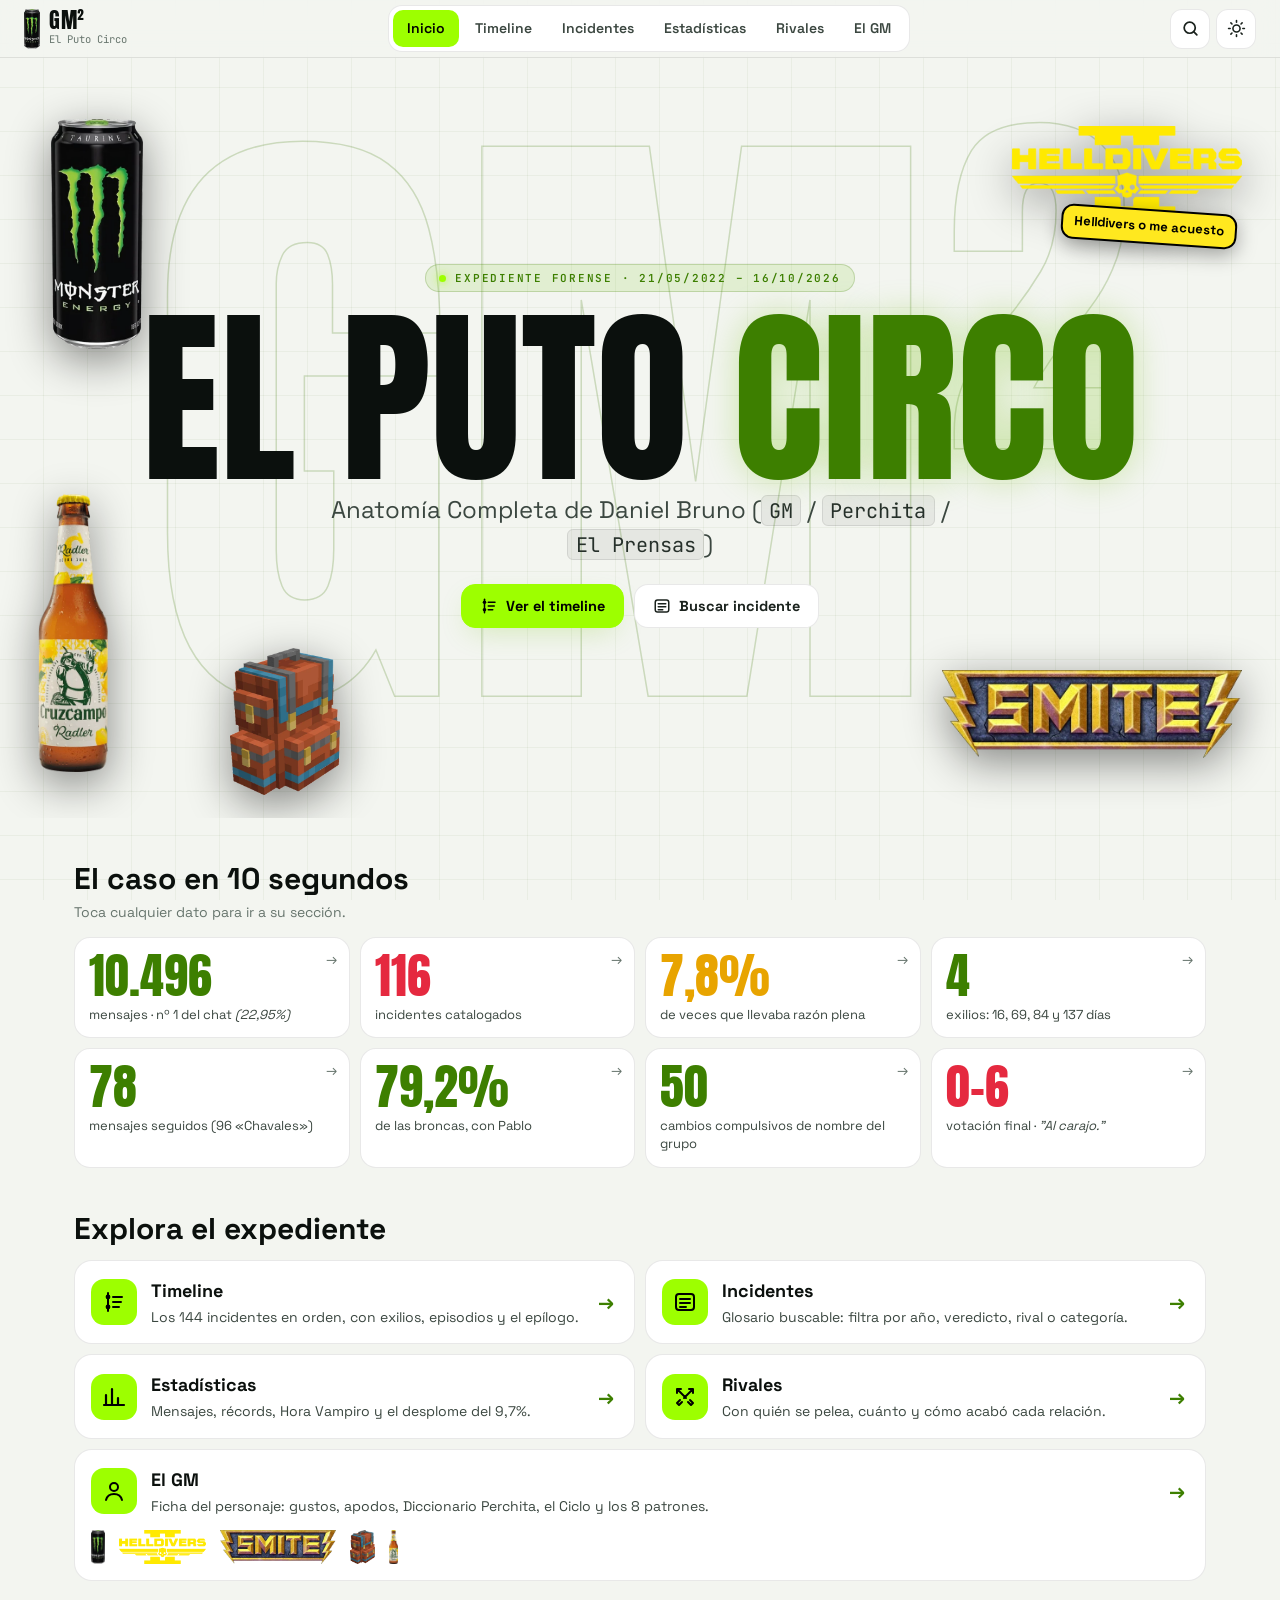
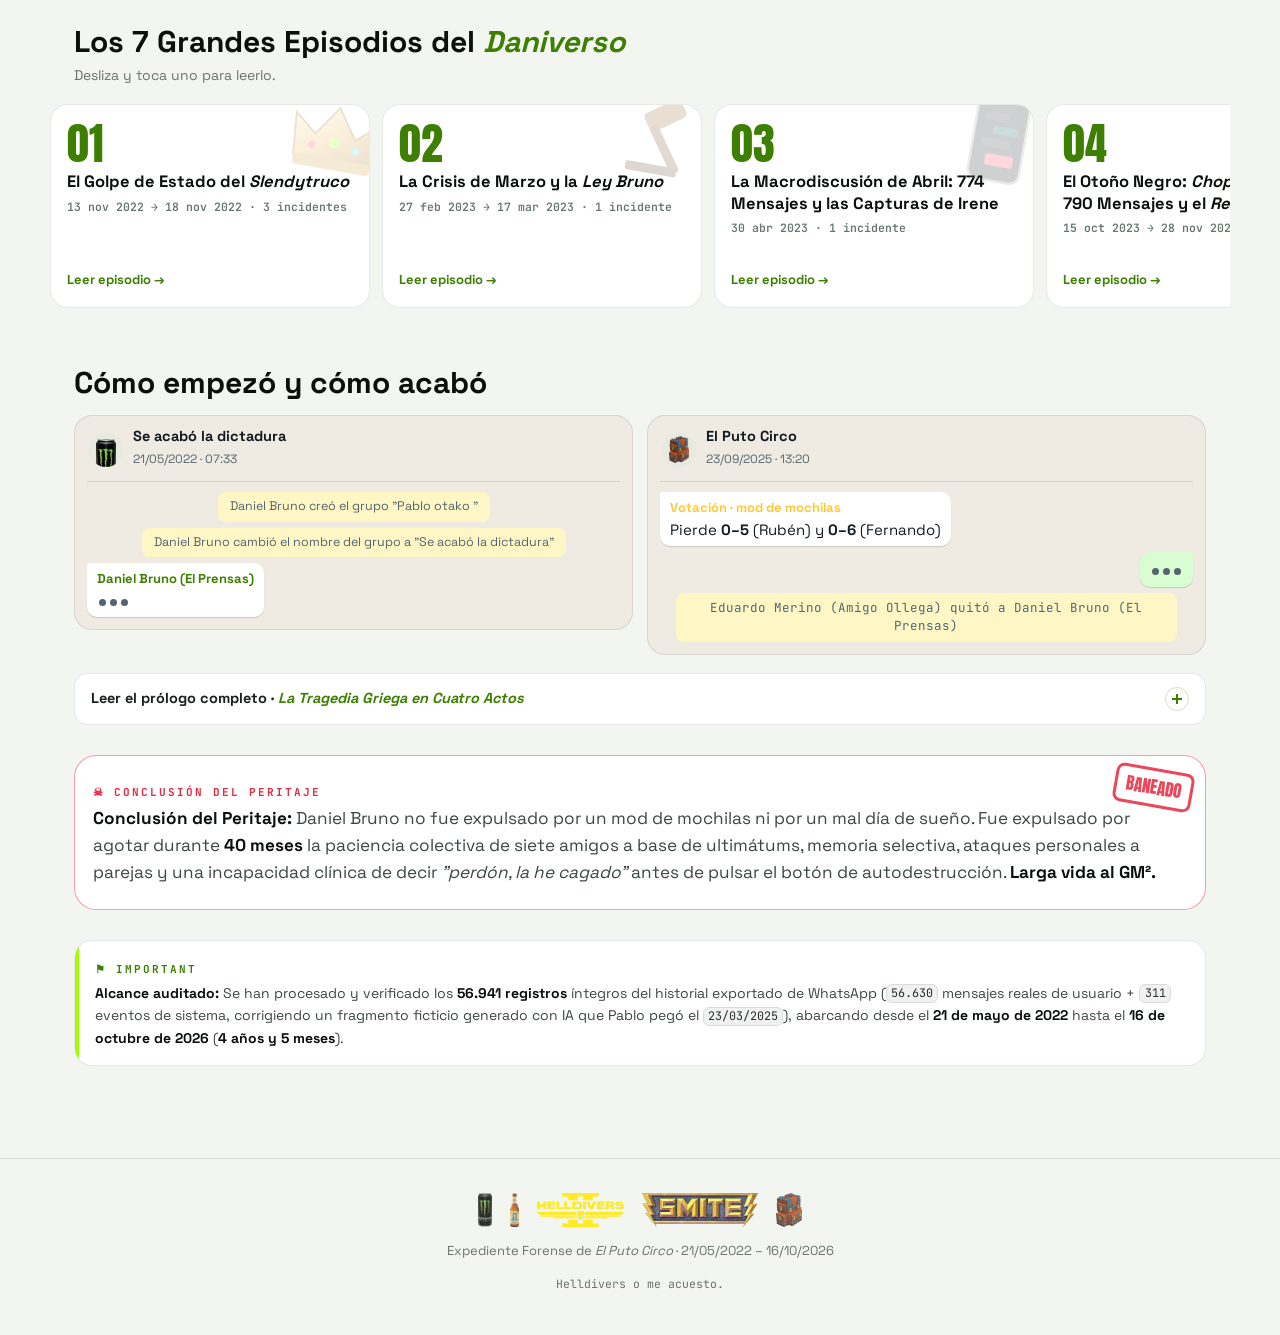
==== commit 8ab5738f: "Reestructura la web en secciones navegables y usa los logos reales - Navegación por secciones (Inici" ====
--- a/index.html
+++ b/index.html
@@ -5,16 +5,16 @@
 <meta name="viewport" content="width=device-width, initial-scale=1, viewport-fit=cover">
 <title>GM² · El Puto Circo</title>
 <meta name="description" content="Expediente Forense de El Puto Circo: Anatomía Completa de Daniel Bruno (GM / Perchita / El Prensas).">
-<meta name="theme-color" content="#050706">
-<link rel="icon" href="data:image/svg+xml,%3Csvg xmlns='http://www.w3.org/2000/svg' viewBox='0 0 60 112'%3E%3Crect x='4' y='8' width='52' height='98' rx='7' fill='%23111'/%3E%3Cpath d='M18 30l4 12-5 9 5 12-4 14M30 26l4 14-5 10 5 14-4 16M42 30l4 12-5 9 5 12-4 14' stroke='%239dff00' stroke-width='5' fill='none' stroke-linecap='round' stroke-linejoin='round'/%3E%3C/svg%3E">
+<meta name="theme-color" content="#0b0e0d">
+<link rel="icon" href="assets/img/monster.webp">
 <link rel="preconnect" href="https://fonts.googleapis.com">
 <link rel="preconnect" href="https://fonts.gstatic.com" crossorigin>
 <link href="https://fonts.googleapis.com/css2?family=Anton&family=JetBrains+Mono:wght@500;600;700&family=Press+Start+2P&family=Space+Grotesk:wght@400;500;600;700&display=swap" rel="stylesheet">
+<script>try{var t=localStorage.getItem("gm-theme");if(t)document.documentElement.setAttribute("data-theme",t)}catch(e){}</script>
 <link rel="stylesheet" href="css/styles.css">
 </head>
-<body class="locked">
-
-<!-- ================= SVG SPRITE ================= -->
+<body>
+
 <svg width="0" height="0" style="position:absolute" aria-hidden="true">
   <defs>
     <linearGradient id="gCan" x1="0" x2="1">
@@ -37,49 +37,9 @@
     </radialGradient>
   </defs>
 
-  <!-- Lata energética (homenaje Monster): body via --can-body -->
-  <symbol id="i-can" viewBox="0 0 60 112">
-    <rect x="4" y="9" width="52" height="96" rx="7" style="fill:var(--can-body,url(#gCan))"/>
-    <rect x="4" y="9" width="52" height="96" rx="7" fill="none" stroke="rgba(255,255,255,.08)"/>
-    <rect x="6" y="5" width="48" height="9" rx="4" fill="url(#gRim)"/>
-    <rect x="6" y="101" width="48" height="8" rx="4" fill="url(#gRim)"/>
-    <path d="M17 28l4 12-5 9 5 13-4 15M30 24l4 14-5 10 5 15-4 17M43 28l4 12-5 9 5 13-4 15" style="stroke:var(--claw,#9dff00)" stroke-width="5" fill="none" stroke-linecap="round" stroke-linejoin="round"/>
-    <path d="M17 28l4 12-5 9 5 13-4 15M30 24l4 14-5 10 5 15-4 17M43 28l4 12-5 9 5 13-4 15" style="stroke:var(--claw,#9dff00)" stroke-width="11" fill="none" stroke-linecap="round" opacity=".18"/>
-    <rect x="8" y="88" width="44" height="6" rx="2" fill="rgba(255,255,255,.07)"/>
-    <rect x="11" y="12" width="5" height="88" rx="2.5" fill="rgba(255,255,255,.10)"/>
-    <g class="tab"><rect x="22" y="0" width="16" height="7" rx="3.5" fill="#d9e0e3"/><rect x="27" y="2" width="6" height="3" rx="1.5" fill="#6f7a7f"/></g>
-  </symbol>
-
-  <!-- Jarra de radler -->
-  <symbol id="i-radler" viewBox="0 0 96 110">
-    <path d="M66 36h10c9 0 14 7 14 18v12c0 11-6 18-15 18h-9" fill="none" stroke="rgba(220,240,255,.75)" stroke-width="7"/>
-    <path d="M10 28h58l-4 74c0 4-3 7-7 7H21c-4 0-7-3-7-7z" fill="rgba(220,240,255,.18)" stroke="rgba(220,240,255,.8)" stroke-width="3"/>
-    <path d="M14 40h50l-3 60c0 3-2 5-5 5H22c-3 0-5-2-5-5z" fill="url(#gBeer)"/>
-    <g fill="rgba(255,255,255,.7)"><circle cx="28" cy="80" r="2"/><circle cx="40" cy="64" r="1.6"/><circle cx="50" cy="88" r="2.2"/><circle cx="34" cy="94" r="1.4"/><circle cx="54" cy="58" r="1.4"/></g>
-    <path d="M8 34c0-8 6-12 12-11 2-7 10-10 16-6 4-6 14-6 18 0 6-3 14 1 14 8 5 1 7 5 6 9-1 5-6 6-10 5H14c-5 0-7-3-6-5z" fill="#fffaf0"/>
-    <circle cx="74" cy="22" r="13" fill="#ffe14a" stroke="#fff6b0" stroke-width="3"/>
-    <g stroke="#f6c400" stroke-width="1.6"><path d="M74 10v24M62 22h24M66 14l16 16M82 14L66 30"/></g>
-    <rect x="18" y="32" width="5" height="68" rx="2.5" fill="rgba(255,255,255,.25)"/>
-  </symbol>
-
-  <!-- Emblema estilo Smite -->
-  <symbol id="i-smite" viewBox="0 0 120 100">
-    <path d="M60 18C44 4 18 4 2 14c12 2 20 8 24 16-10-2-18 0-24 4 12 2 22 8 26 18-8 0-14 2-18 6 14 0 26 6 32 16zM60 18c16-14 42-14 58-4-12 2-20 8-24 16 10-2 18 0 24 4-12 2-22 8-26 18 8 0 14 2 18 6-14 0-26 6-32 16z" fill="url(#gGold)" stroke="#5b3d07" stroke-width="1.5"/>
-    <path d="M60 14l22 10v22c0 18-10 30-22 40-12-10-22-22-22-40V24z" fill="#13254f" stroke="url(#gGold)" stroke-width="5"/>
-    <path d="M64 26L50 52h10l-6 22 18-30H61l6-18z" fill="#ffe7a3" stroke="#e9b44c" stroke-width="1.5" stroke-linejoin="round"/>
-  </symbol>
-
-  <!-- Emblema estilo Helldivers -->
-  <symbol id="i-hd" viewBox="0 0 120 120">
-    <circle cx="60" cy="60" r="56" fill="#0b0b0b" stroke="#ffe81f" stroke-width="6"/>
-    <circle cx="60" cy="60" r="44" fill="none" stroke="#ffe81f" stroke-width="2" stroke-dasharray="6 5"/>
-    <path d="M14 58c10-4 22-4 30 2l-2-10c-8-6-20-6-28-2zM106 58c-10-4-22-4-30 2l2-10c8-6 20-6 28-2z" fill="#ffe81f"/>
-    <path d="M60 28c-15 0-24 10-24 24 0 8 4 14 8 17v10h32V69c4-3 8-9 8-17 0-14-9-24-24-24z" fill="#ffe81f"/>
-    <path d="M47 50h11v9H45zM62 50h11l2 9H62z" fill="#0b0b0b"/>
-    <path d="M56 64l4-6 4 6z" fill="#0b0b0b"/>
-    <path d="M50 79v8M56 79v9M64 79v9M70 79v8" stroke="#0b0b0b" stroke-width="3"/>
-    <path d="M40 92h40l-6 10H46z" fill="#ffe81f"/>
-  </symbol>
+
+
+
 
   <!-- Bloque de hierba -->
   <symbol id="i-grass" viewBox="0 0 100 100" shape-rendering="crispEdges">
@@ -324,114 +284,129 @@
   <symbol id="i-search" viewBox="0 0 24 24"><circle cx="11" cy="11" r="7" fill="none" stroke="currentColor" stroke-width="2.2"/><path d="M20 20l-4-4" stroke="currentColor" stroke-width="2.2" stroke-linecap="round"/></symbol>
   <symbol id="i-exit" viewBox="0 0 24 24"><path d="M14 4h5v16h-5M10 8l-4 4 4 4M6 12h10" fill="none" stroke="currentColor" stroke-width="2.2" stroke-linecap="round" stroke-linejoin="round"/></symbol>
   <symbol id="i-dice" viewBox="0 0 24 24"><rect x="3" y="3" width="18" height="18" rx="4" fill="none" stroke="currentColor" stroke-width="2"/><circle cx="8" cy="8" r="1.6" fill="currentColor"/><circle cx="16" cy="16" r="1.6" fill="currentColor"/><circle cx="12" cy="12" r="1.6" fill="currentColor"/><circle cx="16" cy="8" r="1.6" fill="currentColor"/><circle cx="8" cy="16" r="1.6" fill="currentColor"/></symbol>
+  <!-- iconos de navegación -->
+  <symbol id="n-home" viewBox="0 0 24 24"><path d="M3 11l9-7 9 7v9a1 1 0 0 1-1 1h-5v-6H9v6H4a1 1 0 0 1-1-1z" fill="none" stroke="currentColor" stroke-width="2" stroke-linejoin="round"/></symbol>
+  <symbol id="n-timeline" viewBox="0 0 24 24"><path d="M6 3v18" stroke="currentColor" stroke-width="2" stroke-linecap="round"/><circle cx="6" cy="7" r="2.4" fill="currentColor"/><circle cx="6" cy="17" r="2.4" fill="currentColor"/><path d="M11 7h9M11 17h6M11 12h8" stroke="currentColor" stroke-width="2" stroke-linecap="round"/></symbol>
+  <symbol id="n-list" viewBox="0 0 24 24"><rect x="3" y="4" width="18" height="16" rx="3" fill="none" stroke="currentColor" stroke-width="2"/><path d="M7 9h10M7 13h10M7 17h6" stroke="currentColor" stroke-width="2" stroke-linecap="round"/></symbol>
+  <symbol id="n-chart" viewBox="0 0 24 24"><path d="M4 20V10M10 20V4M16 20v-7M22 20H2" stroke="currentColor" stroke-width="2.2" stroke-linecap="round"/></symbol>
+  <symbol id="n-vs" viewBox="0 0 24 24"><path d="M4 4l9 9M4 4h4M4 4v4M20 4l-9 9M20 4h-4M20 4v4M7 15l-3 3 2 2 3-3M17 15l3 3-2 2-3-3" fill="none" stroke="currentColor" stroke-width="2" stroke-linecap="round" stroke-linejoin="round"/></symbol>
+  <symbol id="n-user" viewBox="0 0 24 24"><circle cx="12" cy="8" r="4" fill="none" stroke="currentColor" stroke-width="2"/><path d="M4 21c1-4 4-6 8-6s7 2 8 6" fill="none" stroke="currentColor" stroke-width="2" stroke-linecap="round"/></symbol>
+  <symbol id="i-sun" viewBox="0 0 24 24"><circle cx="12" cy="12" r="4.5" fill="none" stroke="currentColor" stroke-width="2"/><path d="M12 2v2M12 20v2M2 12h2M20 12h2M4.9 4.9l1.4 1.4M17.7 17.7l1.4 1.4M4.9 19.1l1.4-1.4M17.7 6.3l1.4-1.4" stroke="currentColor" stroke-width="2" stroke-linecap="round"/></symbol>
+  <symbol id="i-moonl" viewBox="0 0 24 24"><path d="M20 14.5A8 8 0 1 1 9.5 4a6.5 6.5 0 0 0 10.5 10.5z" fill="none" stroke="currentColor" stroke-width="2" stroke-linejoin="round"/></symbol>
+  <symbol id="i-x" viewBox="0 0 24 24"><path d="M6 6l12 12M18 6L6 18" stroke="currentColor" stroke-width="2.4" stroke-linecap="round"/></symbol>
+  <symbol id="i-left" viewBox="0 0 24 24"><path d="M15 5l-7 7 7 7" fill="none" stroke="currentColor" stroke-width="2.4" stroke-linecap="round" stroke-linejoin="round"/></symbol>
+  <symbol id="i-right" viewBox="0 0 24 24"><path d="M9 5l7 7-7 7" fill="none" stroke="currentColor" stroke-width="2.4" stroke-linecap="round" stroke-linejoin="round"/></symbol>
 </svg>
 
-<div class="bg-grid" aria-hidden="true"></div>
-<div class="cursor-glow" aria-hidden="true"></div>
-
-<!-- ================= LOADER ================= -->
 <div class="loader" id="loader" aria-hidden="true">
   <div class="loader-inner">
-    <svg class="loader-can" viewBox="0 0 60 112"><use href="#i-can"/></svg>
+    <img class="loader-can" src="assets/img/monster.webp" alt="">
     <div class="loader-text">Abriendo el circo<span>_</span></div>
   </div>
 </div>
 
-<!-- ================= NAV ================= -->
+<!-- ================= TOP BAR ================= -->
 <header class="topbar" id="topbar">
-  <a class="brand" href="#top" aria-label="Inicio">
-    <svg viewBox="0 0 60 112" aria-hidden="true"><use href="#i-can"/></svg>
-    <span><b>GM²</b><small>El Puto Circo · 2022–2026</small></span>
+  <a class="brand" href="#inicio" data-nav="inicio" aria-label="Inicio">
+    <img src="assets/img/monster.webp" alt="" width="16" height="40">
+    <span><b>GM²</b><small>El Puto Circo</small></span>
   </a>
-  <button class="nav-btn" id="menuBtn" aria-expanded="false" aria-controls="menu"><span class="bars" aria-hidden="true"></span>Índice</button>
-  <div class="progress" id="progress"></div>
+  <nav class="tabs" aria-label="Secciones">
+    <a href="#inicio" data-nav="inicio">Inicio</a>
+    <a href="#timeline" data-nav="timeline">Timeline</a>
+    <a href="#incidentes" data-nav="incidentes">Incidentes</a>
+    <a href="#stats" data-nav="stats">Estadísticas</a>
+    <a href="#rivales" data-nav="rivales">Rivales</a>
+    <a href="#gm" data-nav="gm">El GM</a>
+  </nav>
+  <div class="top-actions">
+    <button class="icon-btn" id="searchBtn" aria-label="Buscar incidente"><svg viewBox="0 0 24 24"><use href="#i-search"/></svg></button>
+    <button class="icon-btn" id="themeBtn" aria-label="Cambiar tema claro/oscuro"><svg class="sun" viewBox="0 0 24 24"><use href="#i-sun"/></svg><svg class="moon" viewBox="0 0 24 24"><use href="#i-moonl"/></svg></button>
+  </div>
 </header>
 
-<nav class="menu" id="menu" aria-label="Índice">
-  <button class="nav-btn menu-close" id="menuClose">✕ Cerrar</button>
-  <ol>
-    <li style="--i:0"><a href="#top"><span>00</span><b>Portada</b></a></li>
-    <li style="--i:1"><a href="#prologo"><span>P</span><b>Prólogo: La Tragedia Griega en Cuatro Actos</b></a></li>
-    <li style="--i:2"><a href="#cap1"><span>I</span><b>Radiografía Estadística</b></a></li>
-    <li style="--i:3"><a href="#cap2"><span>II</span><b>El Lore de los Apodos</b></a></li>
-    <li style="--i:4"><a href="#cap3"><span>III</span><b>Autopsia Lingüística</b></a></li>
-    <li style="--i:5"><a href="#cap4"><span>IV</span><b>Anatomía Psicológica</b></a></li>
-    <li style="--i:6"><a href="#cap5"><span>V</span><b>Auditoría de la Razón y Mapa de Rivalidades</b></a></li>
-    <li style="--i:7"><a href="#cap6"><span>VI</span><b>Crónica de los Grandes Hitos</b></a></li>
-    <li style="--i:8"><a href="#catalogo"><span>144</span><b>Catálogo Maestro de los 144 Incidentes</b></a></li>
-    <li style="--i:9"><a href="#epilogo"><span>E</span><b>Epílogo · La Vida Después de Perchita</b></a></li>
-  </ol>
-</nav>
-
-<main id="top">
-
-<!-- ================= HERO ================= -->
-<section class="hero" id="hero">
-  <div class="hero-floaters" aria-hidden="true">
-    <div class="floater f-can" data-depth="0.35" style="left:4%;top:13%;"><button class="can-btn" tabindex="-1" aria-label="Lata"><svg viewBox="0 0 60 112" style="width:clamp(40px,9vw,84px);--dur:6s;--r1:-14deg;--r2:-4deg"><use href="#i-can"/></svg></button></div>
-    <div class="floater f-hd" data-depth="0.6" style="right:5%;top:12%;"><svg viewBox="0 0 120 120" style="width:clamp(60px,13vw,130px);--dur:8s;--r1:6deg;--r2:-6deg"><use href="#i-hd"/></svg></div>
-    <div class="floater f-stk" data-depth="0.6" style="right:1%;top:calc(12% + clamp(62px,13vw,132px));"><div class="sticker hd" style="--dur:5s;--r1:4deg;--r2:9deg">Helldivers o me acuesto</div></div>
-    <div class="floater" data-depth="0.25" style="left:2%;bottom:16%;"><svg viewBox="0 0 96 110" style="width:clamp(56px,11vw,110px);--dur:7s;--r1:-6deg;--r2:6deg"><use href="#i-radler"/></svg></div>
-    <div class="floater" data-depth="0.5" style="right:4%;bottom:14%;"><svg viewBox="0 0 120 100" style="width:clamp(70px,14vw,150px);--dur:9s;--r1:-4deg;--r2:4deg"><use href="#i-smite"/></svg></div>
-    <div class="floater hide-sm" data-depth="0.8" style="left:22%;top:8%;"><svg viewBox="0 0 100 100" style="width:clamp(38px,7vw,74px);--dur:6.5s"><use href="#i-grass"/></svg></div>
-    <div class="floater" data-depth="0.45" style="left:18%;bottom:6%;"><svg viewBox="0 0 16 16" style="width:clamp(36px,6vw,64px);--dur:5.5s"><use href="#i-pack"/></svg></div>
-    <div class="floater hide-sm" data-depth="0.7" style="right:24%;bottom:5%;"><svg viewBox="0 0 120 80" style="width:clamp(56px,9vw,104px);--dur:7.5s;--r1:8deg;--r2:-10deg"><use href="#i-chopped"/></svg></div>
-    <div class="floater hide-sm" data-depth="0.3" style="right:26%;top:7%;"><button class="can-btn" tabindex="-1" aria-label="Lata"><svg viewBox="0 0 60 112" style="width:clamp(30px,5vw,56px);--can-body:url(#gCanW);--claw:#3de1ff;--dur:6s;--r1:12deg;--r2:20deg"><use href="#i-can"/></svg></button></div>
-    <div class="floater hide-sm" data-depth="0.9" style="left:30%;bottom:3%;"><svg viewBox="0 0 100 80" style="width:clamp(40px,6vw,70px);--dur:6s"><use href="#i-hold"/></svg></div>
+<main id="app">
+
+<!-- ======================================================
+     INICIO
+     ====================================================== -->
+<section class="view" data-view="inicio" id="v-inicio">
+  <div class="hero">
+    <div class="hero-floaters" aria-hidden="true">
+      <div class="floater f1" data-depth="0.35"><button class="can-btn" tabindex="-1"><img src="assets/img/monster.webp" alt=""></button></div>
+      <div class="floater f2" data-depth="0.55"><img src="assets/img/radler.webp" alt=""></div>
+      <div class="floater f3" data-depth="0.45"><img src="assets/img/helldivers.webp" alt=""><span class="sticker hd">Helldivers o me acuesto</span></div>
+      <div class="floater f4" data-depth="0.3"><img src="assets/img/smite.webp" alt=""></div>
+      <div class="floater f5" data-depth="0.6"><img src="assets/img/mochila.webp" alt=""></div>
+    </div>
+    <div class="wrap hero-content">
+      <span class="kicker" data-r>Expediente Forense · 21/05/2022 – 16/10/2026</span>
+      <h1 data-r style="--d:.08s"><span class="glitch" data-text="El Puto Circo">El Puto <i>Circo</i></span></h1>
+      <p class="hero-sub" data-r style="--d:.16s">Anatomía Completa de Daniel Bruno (<code>GM</code> / <code>Perchita</code> / <code>El Prensas</code>)</p>
+      <div class="hero-cta" data-r style="--d:.24s">
+        <a class="btn primary" href="#timeline" data-nav="timeline"><svg viewBox="0 0 24 24"><use href="#n-timeline"/></svg>Ver el timeline</a>
+        <a class="btn" href="#incidentes" data-nav="incidentes"><svg viewBox="0 0 24 24"><use href="#n-list"/></svg>Buscar incidente</a>
+      </div>
+    </div>
   </div>
-  <div class="gm-mega" aria-hidden="true" data-depth="-0.2">GM<sup>2</sup></div>
-  <div class="wrap hero-content">
-    <span class="kicker" data-r>56.941 registros · 4 años y 5 meses</span>
-    <h1 data-r style="--d:.1s">
-      <span class="pre">Expediente Forense de</span>
-      <span class="main glitch" data-text="El Puto Circo">El Puto <i>Circo</i></span>
-    </h1>
-    <h2 data-r style="--d:.2s">Anatomía Completa de Daniel Bruno (<code>GM</code> / <code>Perchita</code> / <code>El Prensas</code>)</h2>
-    <div class="aliases" data-r style="--d:.3s" aria-hidden="true">
-      <span class="alias" style="--d:0s">GM</span><span class="alias" style="--d:.5s">Perchita</span><span class="alias" style="--d:1s">El Prensas</span>
-    </div>
-    <div data-r style="--d:.45s"><a class="scroll-hint" href="#alcance"><span class="mouse"></span>DESLIZA</a></div>
-  </div>
-</section>
-
-<!-- ================= ALCANCE ================= -->
-<section id="alcance" style="padding-top:20px">
-  <div class="wrap narrow">
-    <div class="callout" data-r>
-      <div class="callout-tag">⚑ Important</div>
-      <p><strong>Alcance auditado:</strong> Se han procesado y verificado los <strong>56.941 registros</strong> íntegros del historial exportado de WhatsApp (<code>56.630</code> mensajes reales de usuario + <code>311</code> eventos de sistema, corrigiendo un fragmento ficticio generado con IA que Pablo pegó el <code>23/03/2025</code>), abarcando desde el <strong>21 de mayo de 2022</strong> hasta el <strong>16 de octubre de 2026</strong> (<strong>4 años y 5 meses</strong>).</p>
-    </div>
-    <div class="stats" aria-hidden="true">
-      <div class="stat" data-r style="--d:0s"><span class="v" data-count="56941">0</span><span class="l">registros auditados</span></div>
-      <div class="stat" data-r style="--d:.08s"><span class="v" data-count="56630">0</span><span class="l">mensajes reales de usuario</span></div>
-      <div class="stat" data-r style="--d:.16s"><span class="v" data-count="311">0</span><span class="l">eventos de sistema</span></div>
-      <div class="stat" data-r style="--d:.24s"><span class="v">4a 5m</span><span class="l">21/05/2022 → 16/10/2026</span></div>
-    </div>
-  </div>
-</section>
-
-<div class="marquee" aria-hidden="true"><div class="mq-track"><span>Chavales</span><span>Aro</span><span>Discrepo</span><span>Chúpala</span><span>Terrible</span><span>Evidentemente</span><span>Ameisin</span><span>Mentira</span><span>Porq</span><span>Q si Pablo q si</span><span>Chavales</span><span>Aro</span><span>Discrepo</span><span>Chúpala</span><span>Terrible</span><span>Evidentemente</span><span>Ameisin</span><span>Mentira</span><span>Porq</span><span>Q si Pablo q si</span></div></div>
-
-<!-- ================= PRÓLOGO ================= -->
-<section id="prologo">
-  <div class="wrap narrow">
-    <div class="chapter-head" data-r>
-      <div class="chapter-num" aria-hidden="true">P</div>
-      <div class="deco" aria-hidden="true"><svg viewBox="0 0 16 16" style=""><use href="#i-pack"/></svg></div>
-      <div class="chapter-kicker">Prólogo</div>
-      <h2 class="chapter-title">La Tragedia Griega <em>en Cuatro Actos</em></h2>
-    </div>
+
+  <div class="wrap">
+    <div class="block-head" data-r><h2>El caso en 10 segundos</h2><p>Toca cualquier dato para ir a su sección.</p></div>
+    <div class="kpis">
+      <a class="kpi" href="#stats" data-nav="stats" data-r><span class="v" data-count="12999">0</span><span class="l">mensajes · nº 1 del chat <em>(22,95%)</em></span></a>
+      <a class="kpi red" href="#incidentes" data-nav="incidentes" data-r style="--d:.04s"><span class="v" data-count="144">0</span><span class="l">incidentes catalogados</span></a>
+      <a class="kpi yel" href="#stats" data-nav="stats" data-goto="razon" data-r style="--d:.08s"><span class="v" data-count="9.7" data-dec="1" data-suffix="%">0</span><span class="l">de veces que llevaba razón plena</span></a>
+      <a class="kpi" href="#timeline" data-nav="timeline" data-r style="--d:.12s"><span class="v">4</span><span class="l">exilios: 16, 69, 84 y 137 días</span></a>
+      <a class="kpi" href="#stats" data-nav="stats" data-goto="records" data-r style="--d:.16s"><span class="v" data-count="97">0</span><span class="l">mensajes seguidos (96 «Chavales»)</span></a>
+      <a class="kpi" href="#rivales" data-nav="rivales" data-r style="--d:.2s"><span class="v">79,2%</span><span class="l">de las broncas, con Pablo</span></a>
+      <a class="kpi" href="#gm" data-nav="gm" data-r style="--d:.24s"><span class="v" data-count="62">0</span><span class="l">cambios compulsivos de nombre del grupo</span></a>
+      <a class="kpi red" href="#timeline" data-nav="timeline" data-goto="ban" data-r style="--d:.28s"><span class="v">0–6</span><span class="l">votación final · <em>"Al carajo."</em></span></a>
+    </div>
+
+    <div class="block-head" data-r><h2>Explora el expediente</h2></div>
+    <div class="explore">
+      <a class="ex-card" href="#timeline" data-nav="timeline" data-r><span class="ex-ic"><svg viewBox="0 0 24 24"><use href="#n-timeline"/></svg></span><b>Timeline</b><span>Los 144 incidentes en orden, con exilios, episodios y el epílogo.</span><span class="ex-go">→</span></a>
+      <a class="ex-card" href="#incidentes" data-nav="incidentes" data-r style="--d:.05s"><span class="ex-ic"><svg viewBox="0 0 24 24"><use href="#n-list"/></svg></span><b>Incidentes</b><span>Glosario buscable: filtra por año, veredicto, rival o categoría.</span><span class="ex-go">→</span></a>
+      <a class="ex-card" href="#stats" data-nav="stats" data-r style="--d:.1s"><span class="ex-ic"><svg viewBox="0 0 24 24"><use href="#n-chart"/></svg></span><b>Estadísticas</b><span>Mensajes, récords, Hora Vampiro y el desplome del 9,7%.</span><span class="ex-go">→</span></a>
+      <a class="ex-card" href="#rivales" data-nav="rivales" data-r style="--d:.15s"><span class="ex-ic"><svg viewBox="0 0 24 24"><use href="#n-vs"/></svg></span><b>Rivales</b><span>Con quién se pelea, cuánto y cómo acabó cada relación.</span><span class="ex-go">→</span></a>
+      <a class="ex-card wide" href="#gm" data-nav="gm" data-r style="--d:.2s"><span class="ex-ic"><svg viewBox="0 0 24 24"><use href="#n-user"/></svg></span><b>El GM</b><span>Ficha del personaje: gustos, apodos, Diccionario Perchita, el Ciclo y los 8 patrones.</span><span class="ex-go">→</span>
+        <span class="ex-logos" aria-hidden="true"><img src="assets/img/monster.webp" alt=""><img src="assets/img/helldivers.webp" alt=""><img src="assets/img/smite.webp" alt=""><img src="assets/img/mochila.webp" alt=""><img src="assets/img/radler.webp" alt=""></span></a>
+    </div>
+
+    <div class="block-head" data-r><h2>Los 7 Grandes Episodios del <em>Daniverso</em></h2><p>Desliza y toca uno para leerlo.</p></div>
+    <div class="carousel" id="epCarousel"></div>
+
+    <div class="block-head" data-r><h2>Cómo empezó y cómo acabó</h2></div>
+    <div class="split-2">
+      <div class="chat" data-r>
+        <div class="chat-head"><div class="av"><img src="assets/img/monster.webp" alt=""></div><div><b>Se acabó la dictadura</b><small>21/05/2022 · 07:33</small></div></div>
+        <div class="sys">Daniel Bruno creó el grupo "Pablo otako "</div>
+        <div class="sys">Daniel Bruno cambió el nombre del grupo a "Se acabó la dictadura"</div>
+        <div class="bubble first" data-type style="--who:var(--acc-ink)"><span class="who">Daniel Bruno (El Prensas)</span><span class="typing-dots" aria-hidden="true"><i></i><i></i><i></i></span><span class="bubble-body"><em>"Un nuevo y mejor grupo donde todos somos admin. Se acabó la dictadura de Pablo."</em> <span class="meta">07:34</span></span></div>
+      </div>
+      <div class="chat" data-r style="--d:.1s">
+        <div class="chat-head"><div class="av"><img src="assets/img/mochila.webp" alt=""></div><div><b>El Puto Circo</b><small>23/09/2025 · 13:20</small></div></div>
+        <div class="bubble first" style="--who:#ffc93d"><span class="who">Votación · mod de mochilas</span>Pierde <b>0–5</b> (Rubén) y <b>0–6</b> (Fernando)</div>
+        <div class="bubble out first" data-type><span class="typing-dots" aria-hidden="true"><i></i><i></i><i></i></span><span class="bubble-body"><em>"Al carajo."</em><span class="meta ticks">13:20</span></span></div>
+        <div class="sys"><code>Eduardo Merino (Amigo Ollega) quitó a Daniel Bruno (El Prensas)</code></div>
+      </div>
+    </div>
+
+    <details class="more" data-r>
+      <summary><span>Leer el prólogo completo · <em>La Tragedia Griega en Cuatro Actos</em></span><span class="pm" aria-hidden="true"></span></summary>
+      <div class="more-body narrow">
+
 
     <p class="lead" data-r>El <strong>21 de mayo de 2022 a las 07:33 de la mañana</strong>, Daniel Bruno —alias <em>El Prensas</em>, posteriormente ascendido a <em>Perchita</em> y finalmente canonizado en los altares del meme como <strong>GM (<em>Guarra Mayor</em> → <em>Gordus Mamonis Mamonis</em>)</strong>— fundó un nuevo grupo llamado <code>"Pablo otako "</code> que a los dos minutos rebautizó como <code>"Se acabó la dictadura"</code>. Su manifiesto fundacional era digno de la Revolución Francesa:</p>
 
     <div class="chat" data-r>
       <div class="chat-head">
-        <div class="av"><svg viewBox="0 0 60 112"><use href="#i-can"/></svg></div>
+        <div class="av"><img src="assets/img/monster.webp" alt=""></div>
         <div><b>Se acabó la dictadura</b><small>Daniel Bruno, tú</small></div>
       </div>
       <div class="sys">Daniel Bruno creó el grupo "Pablo otako "</div>
       <div class="sys">Daniel Bruno cambió el nombre del grupo a "Se acabó la dictadura"</div>
-      <div class="bubble first" data-type style="--who:#9dff00">
+      <div class="bubble first" data-type style="--who:var(--acc-ink)">
         <span class="who">Daniel Bruno (El Prensas)</span>
         <span class="typing-dots" aria-hidden="true"><i></i><i></i><i></i></span>
         <span class="bubble-body"><em>"Un nuevo y mejor grupo donde todos somos admin. Se acabó la dictadura de Pablo."</em> <span class="meta">(<code>21/05/2022 07:34</code>)</span></span>
@@ -440,16 +415,6 @@
 
     <p data-r>Ciento cuarenta y cuatro broncas, nueve salidas portazo en mano, tres expulsiones, un golpe de estado, cuatro exilios temporales (de 16, 69, 84 y 137 días), un bote de chopped perruno devorado y <strong>62 cambios compulsivos de nombre del grupo</strong> después, el <strong>23 de septiembre de 2025 a las 13:20</strong>, Eduardo Merino ejecutaba el veredicto definitivo tras escucharle gritar sobre mochilas virtuales de Minecraft:</p>
 
-    <div class="stats" aria-hidden="true">
-      <div class="stat red" data-r><span class="v" data-count="144">0</span><span class="l">broncas</span><svg class="ico" viewBox="0 0 100 100"><use href="#i-target"/></svg></div>
-      <div class="stat" data-r style="--d:.06s"><span class="v" data-count="9">0</span><span class="l">salidas portazo en mano</span><svg class="ico" viewBox="0 0 24 24" style="color:var(--neon)"><use href="#i-exit"/></svg></div>
-      <div class="stat yel" data-r style="--d:.12s"><span class="v" data-count="3">0</span><span class="l">expulsiones</span></div>
-      <div class="stat" data-r style="--d:.18s"><span class="v" data-count="1">0</span><span class="l">golpe de estado</span><svg class="ico" viewBox="0 0 100 80"><use href="#i-crown"/></svg></div>
-      <div class="stat yel" data-r style="--d:.24s"><span class="v" data-count="4">0</span><span class="l">exilios: 16, 69, 84 y 137 días</span></div>
-      <div class="stat red" data-r style="--d:.3s"><span class="v" data-count="1">0</span><span class="l">bote de chopped perruno</span><svg class="ico" viewBox="0 0 120 80"><use href="#i-chopped"/></svg></div>
-      <div class="stat" data-r style="--d:.36s"><span class="v" data-count="62">0</span><span class="l">cambios de nombre del grupo</span></div>
-      <div class="stat" data-r style="--d:.42s"><span class="v">13:20</span><span class="l">23/09/2025 · el veredicto</span><svg class="ico" viewBox="0 0 16 16"><use href="#i-pack"/></svg></div>
-    </div>
 
     <div class="chat" data-r>
       <div class="bubble out first" data-type><span class="typing-dots" aria-hidden="true"><i></i><i></i><i></i></span><span class="bubble-body"><em>"Al carajo."</em><span class="meta ticks">13:20</span></span></div>
@@ -457,34 +422,136 @@
     </div>
 
     <p data-r>Lo que empezó como una cruzada libertaria contra la tiranía terminó con Daniel expulsado de forma permanente mientras todo el resto del grupo —incluidos los fichajes más recientes que ni siquiera habían vivido sus guerras de 2022— respiraba aliviado viendo caer los mensajes por minuto y votaba <strong>6 a 0</strong> en su contra. Este dossier es la autopsia estadística, lingüística, psicológica y criminalística de ese viaje legendario.</p>
+      </div>
+    </details>
+
+    <div class="verdict-final" data-r>
+      <span class="stamp" aria-hidden="true">BANEADO</span>
+      <div class="callout-tag">☠ Conclusión del Peritaje</div>
+      <p><strong>Conclusión del Peritaje:</strong> Daniel Bruno no fue expulsado por un mod de mochilas ni por un mal día de sueño. Fue expulsado por agotar durante <strong>40 meses</strong> la paciencia colectiva de siete amigos a base de ultimátums, memoria selectiva, ataques personales a parejas y una incapacidad clínica de decir <em>"perdón, la he cagado"</em> antes de pulsar el botón de autodestrucción. <strong>Larga vida al GM².</strong></p>
+    </div>
+
+<div class="callout small" data-r>
+      <div class="callout-tag">⚑ Important</div>
+      <p><strong>Alcance auditado:</strong> Se han procesado y verificado los <strong>56.941 registros</strong> íntegros del historial exportado de WhatsApp (<code>56.630</code> mensajes reales de usuario + <code>311</code> eventos de sistema, corrigiendo un fragmento ficticio generado con IA que Pablo pegó el <code>23/03/2025</code>), abarcando desde el <strong>21 de mayo de 2022</strong> hasta el <strong>16 de octubre de 2026</strong> (<strong>4 años y 5 meses</strong>).</p>
+    </div>
   </div>
 </section>
 
-<div class="marquee alt rev" aria-hidden="true"><div class="mq-track"><span>Helldivers o me acuesto</span><span>Larga vida al GM²</span><span>Steins;Gate</span><span>Un ciclo sin fin</span><span>El Puto Circo</span><span>Helldivers o me acuesto</span><span>Larga vida al GM²</span><span>Steins;Gate</span><span>Un ciclo sin fin</span><span>El Puto Circo</span></div></div>
-
-<!-- ================= CAPÍTULO I ================= -->
-<section id="cap1">
+<!-- ======================================================
+     TIMELINE
+     ====================================================== -->
+<section class="view" data-view="timeline" id="v-timeline" hidden>
   <div class="wrap">
-    <div class="chapter-head" data-r>
-      <div class="chapter-num" aria-hidden="true">I</div>
-      <div class="deco" aria-hidden="true"><button class="can-btn" tabindex="-1" aria-label="Lata"><svg viewBox="0 0 60 112" style="--claw:#9dff00"><use href="#i-can"/></svg></button></div>
-      <div class="chapter-kicker">Capítulo I</div>
-      <h2 class="chapter-title">Radiografía <em>Estadística</em><span class="sub">El Hombre que No Callaba ni Estando Expulsado</span></h2>
-    </div>
-    <div class="narrow" style="padding:0">
-      <p class="lead" data-r>A pesar de haberse pasado <strong>más de 10 meses fuera del grupo en sus 4 grandes exilios previos</strong> y de llevar <strong>expulsado desde septiembre de 2025 hasta octubre de 2026</strong> (más de un año entero sin poder escribir ni una coma), <strong>Daniel Bruno sigue siendo el nº 1 absoluto en volumen de mensajes de toda la historia del chat</strong>.</p>
-    </div>
-
-    <h3 class="sec" data-r><span class="n">1.1</span>Clasificación General de Integrantes (2022–2026)</h3>
-
-    <div class="panel" data-r id="memberChart">
+    <div class="view-head">
+      <span class="view-kicker">Cronología · 2022 – 2026</span>
+      <h2>Timeline de incidentes</h2>
+      <p>Los 144 incidentes en orden, con exilios, grandes episodios y lo que pasó después del ban. Toca un mes para saltar y un incidente para abrir su ficha.</p>
+    </div>
+    <div class="heat" id="heat" aria-label="Incidentes por mes"></div>
+    <div class="legend heat-legend"><span><i style="background:var(--acc)"></i>Más incidentes</span><span><i class="striped"></i>Fuera del grupo</span><span><i style="background:var(--no)"></i>Expulsado</span></div>
+    <div class="tl-filters" id="tlFilters">
+      <button class="chip c-s" data-v="S" aria-pressed="false">🟢 Sí</button>
+      <button class="chip c-p" data-v="P" aria-pressed="false">🟡 Parcial</button>
+      <button class="chip c-n" data-v="N" aria-pressed="false">🔴 No</button>
+      <button class="chip" data-big="1" aria-pressed="false">★ Solo grandes episodios</button>
+      <select id="tlRival" aria-label="Filtrar por rival"><option value="">Todos los rivales</option></select>
+    </div>
+    <div class="itl" id="itl"></div>
+
+    <div class="epilogue" id="epilogo">
+      <div class="view-head small">
+        <span class="view-kicker">Epílogo · Septiembre 2025 – Octubre 2026</span>
+        <h2>La Vida Después de Perchita</h2>
+<p class="lead" data-r>Expulsado el <code>23/09/2025</code> a las <code>13:20</code>, el resto del chat vivió una curiosa transición en tres fases documentadas hasta el cierre del historial (<code>16/10/2026</code>):</p>
+      </div>
+<div class="phases-ep">
+      <article class="phase-card" data-r>
+        <svg class="art" viewBox="0 0 70 100" aria-hidden="true"><use href="#i-card"/></svg>
+        <span class="ph">FASE 1</span>
+        <h4>La Resaca y el Bloqueo Selectivo (<code>24/09 – 16/10/2025</code>):</h4>
+        <p>Al día siguiente, Pablo cuenta que tras intentar mediar, Dani lo ha bloqueado en WhatsApp, ha borrado a casi todos de amigos en Steam y también del <em>Pokémon TCG Pocket</em>. El inventario de bajas de Ale y Pablo es lapidario: <em>"Se ha quedado sin Minecraft, sin grupo de Steam y sin pokémons"</em>, mientras Pablo confiesa: <em>"Lo triste es que sin tenerle es todo más fácil y tranquilo"</em>. Sin embargo, Ale descubre el <code>14/10</code> un detalle revelador: Dani no bloqueó la cuenta de arte de Ale, ni borró del Pokémon o Instagram a Raquel, Elena ni Marta. Como resumió Fernando: <em>"Lo que le interesa al listo"</em>.</p>
+      </article>
+      <article class="phase-card" data-r style="--d:.08s">
+        <svg class="art" viewBox="0 0 100 70" aria-hidden="true"><use href="#i-monta"/></svg>
+        <span class="ph">FASE 2</span>
+        <h4>La Mitificación como Folclore (<code>Octubre 2025 – Marzo 2026</code>):</h4>
+        <p>Sin Dani presente, <strong>GM / Perchita se convirtió en deidad cómica del grupo</strong>: Ale construyó el <em>"Monumento al GM"</em> en Minecraft (<code>21/10/2025</code>); al 100 Montaditos pasaron a llamarlo <strong>"100 GM"</strong> (<code>ene–feb 2026</code>); Fernando recordó con nostalgia <em>"El mod de las mochilas 😭"</em> (<code>05/03/2026</code>) y <em>"el rap del GM"</em>; y cuando Ale justificó un enfado en noviembre diciendo <em>"Es como los enfados de Perchita"</em>, Julián cerró la discusión: <em>"Perchita es un caso bastante extremo"</em>.</p>
+      </article>
+      <article class="phase-card" data-r style="--d:.16s">
+        <svg class="art" viewBox="0 0 100 100" aria-hidden="true"><use href="#i-moon"/></svg>
+        <span class="ph">FASE 3</span>
+        <h4>El Último Espasmo y el Silencio Eterno (<code>08/03/2026 – 16/10/2026</code>):</h4>
+        <p>Incluso fuera del chat, su patrón seguía intacto. El <code>02/01/2026</code> vuelven a comentar en el grupo mensajes suyos por privado haciéndose el ofendido (<em>"Como si fuéramos nosotros los que la hubiéramos liado"</em>). Y el <strong>8 de marzo de 2026</strong>, cuando parecía que por fin iba a quedar con parte del grupo, Edu avisó <em>"Dile que luego amaina"</em> y Ale confirmó la última profecía documentada del historial: <strong><code>"Perchita se ha rajado"</code></strong>. Desde el <code>10 de marzo</code> hasta el <code>16 de octubre de 2026</code>, su nombre no volvió a pronunciarse ni una sola vez.</p>
+      </article>
+    </div>
+<div class="narrow" style="padding:0;margin-top:30px">
+      <div class="chat" data-r>
+        <div class="bubble first" style="--who:#9dff00"><span class="who">Eduardo Merino · 08/03/2026</span>Dile que luego amaina</div>
+        <div class="bubble first" style="--who:#ffc93d" data-type><span class="who">Alejandro Manzano</span><span class="typing-dots" aria-hidden="true"><i></i><i></i><i></i></span><span class="bubble-body">Perchita se ha rajado</span></div>
+      </div>
+    </div>
+      <div class="monument" id="monument">
+        <div class="mc-grid" id="mcGrid" aria-hidden="true"></div>
+        <div class="pix-caption" aria-hidden="true">MONUMENTO AL GM · 21/10/2025</div>
+        <div class="long-live" aria-hidden="true">Larga vida <br>al <span>GM²</span></div>
+      </div>
+    </div>
+  </div>
+</section>
+
+<!-- ======================================================
+     INCIDENTES
+     ====================================================== -->
+<section class="view" data-view="incidentes" id="v-incidentes" hidden>
+  <div class="wrap">
+    <div class="view-head">
+      <span class="view-kicker">Glosario · 2022 – 2025</span>
+      <h2>Catálogo de los 144 incidentes</h2>
+      <p>Busca por palabra, filtra y toca un incidente para ver su ficha completa.</p>
+    </div>
+    <div class="cat-controls" id="catControls">
+      <label class="search"><svg viewBox="0 0 24 24" aria-hidden="true"><use href="#i-search"/></svg><input type="search" id="q" placeholder="chopped, Minecraft, rocódromo, INC-077…" autocomplete="off" aria-label="Buscar incidentes"></label>
+      <div class="filters" id="yearFilters" role="group" aria-label="Filtros"></div>
+      <div class="filter-row2">
+        <select id="rivalSel" aria-label="Filtrar por rival"><option value="">Todos los rivales</option></select>
+        <select id="catSel" aria-label="Filtrar por categoría"><option value="">Todas las categorías</option></select>
+        <select id="sortSel" aria-label="Orden"><option value="asc">Más antiguos primero</option><option value="desc">Más recientes primero</option></select>
+      </div>
+      <div class="cat-count"><span>Mostrando <b id="shown">144</b> de 144</span><span class="cc-actions"><button class="btn-ghost sm" id="clearF">Limpiar</button><button class="btn-ghost sm" id="randomInc"><svg viewBox="0 0 24 24" width="14" height="14"><use href="#i-dice"/></svg>Aleatorio</button></span></div>
+    </div>
+    <div id="incidents"></div>
+  </div>
+</section>
+
+<!-- ======================================================
+     ESTADÍSTICAS
+     ====================================================== -->
+<section class="view" data-view="stats" id="v-stats" hidden>
+  <div class="wrap">
+    <div class="view-head">
+      <span class="view-kicker">Capítulos I y V</span>
+      <h2>Estadísticas</h2>
+      <p>El hombre que no callaba ni estando expulsado, en números.</p>
+    </div>
+    <nav class="subnav" aria-label="En esta sección">
+      <a href="#s-volumen" data-jump>Volumen</a><a href="#s-records" data-jump>Récords</a><a href="#s-razon" data-jump>¿Tenía razón?</a>
+    </nav>
+
+    <h3 class="sec" id="s-volumen" data-r><span class="n">1.1</span>Clasificación General de Integrantes (2022–2026)</h3>
+    <div class="kpis compact">
+      <div class="kpi" data-r><span class="v" data-count="12999">0</span><span class="l">mensajes · <strong>22,95%</strong> del total</span></div>
+      <div class="kpi" data-r style="--d:.04s"><span class="v">3,79</span><span class="l">palabras por mensaje <em>(mín.)</em></span></div>
+      <div class="kpi" data-r style="--d:.08s"><span class="v" data-count="987">0</span><span class="l">preguntas <em>(#1)</em></span></div>
+      <div class="kpi" data-r style="--d:.12s"><span class="v" data-count="734">0</span><span class="l">risas <em>(#1)</em></span></div>
+    </div>
+<div class="panel" data-r id="memberChart">
       <p class="panel-title">▮ Ranking interactivo</p>
       <p class="panel-sub">Elige la métrica: las barras se reordenan con los datos de la tabla.</p>
       <div class="metric-tabs" role="tablist" id="metricTabs"></div>
       <div class="hbars" id="memberBars"></div>
     </div>
-
-    <details class="tbl-more" id="membersMore" data-r>
+<details class="tbl-more" id="membersMore" data-r>
       <summary><span>Ver tabla completa · 8 integrantes + total</span><span class="pm" aria-hidden="true"></span></summary>
     <div class="tbl-wrap">
       <table class="rt compact" id="membersTable">
@@ -521,15 +588,19 @@
       </table>
     </div>
     </details>
-
-    <div class="narrow" style="padding:0">
-      <div class="callout note" data-r>
+<details class="more" data-r><summary><span>Contexto: el nº 1 absoluto en volumen</span><span class="pm" aria-hidden="true"></span></summary><div class="more-body"><p class="lead">A pesar de haberse pasado <strong>más de 10 meses fuera del grupo en sus 4 grandes exilios previos</strong> y de llevar <strong>expulsado desde septiembre de 2025 hasta octubre de 2026</strong> (más de un año entero sin poder escribir ni una coma), <strong>Daniel Bruno sigue siendo el nº 1 absoluto en volumen de mensajes de toda la historia del chat</strong>.</p></div></details>
+    <div class="panel share" data-r>
+      <div class="ring" id="shareRing"><svg viewBox="0 0 120 120" aria-hidden="true"><circle cx="60" cy="60" r="50" class="bg"/><circle cx="60" cy="60" r="50" class="fg" id="shareFg"/></svg><div class="ring-c"><b>27,91%</b><small>del tráfico estando dentro</small></div></div>
+      <div class="share-txt">
+        <p class="panel-title">▮ El dato demoledor</p>
+        <div class="peaks"><div><b>55,0%</b><span>mayo 2022</span></div><div><b>929</b><span>msgs · abril 2023</span></div><div><b>40,4%</b><span>enero 2025 (837 msgs)</span></div></div>
+<div class="callout note flat">
         <div class="callout-tag">ⓘ Note</div>
         <p><strong>El dato demoledor:</strong> Si medimos únicamente los meses en los que Daniel Bruno estuvo dentro del chat (<code>2022-05</code> a <code>2025-09</code> descontando los meses de exilio total), Daniel acaparó el <strong>27,91%</strong> de todo el tráfico (y <strong>26,06%</strong> contando toda la era pre-ban). En meses pico como <strong>abril de 2023 (929 mensajes)</strong>, <strong>enero de 2025 (837 mensajes, 40,4% del grupo)</strong> o <strong>mayo de 2022 (55,0% del grupo)</strong>, prácticamente monopolizaba la conversación.</p>
       </div>
-    </div>
-
-    <div class="panel" data-r>
+      </div>
+    </div>
+<div class="panel" data-r>
       <p class="panel-title">▮ La Montaña Rusa del Circo</p>
       <p class="panel-sub">Dentro, fuera y desterrado: los periodos del documento en una línea temporal (mayo 2022 – octubre 2026).</p>
       <div class="tl" id="timeline"></div>
@@ -537,36 +608,39 @@
       <div class="tl-hint" id="tlHint">← desliza la línea temporal →</div>
     </div>
 
-    <h3 class="sec" data-r><span class="n">1.2</span>Récords Absurdos y la "Hora Vampiro"</h3>
+    <h3 class="sec" id="s-records" data-r><span class="n">1.2</span>Récords Absurdos y la "Hora Vampiro"</h3>
     <div class="records">
-      <article class="record" data-r>
-        <span class="rn">1</span>
-        <p><strong>Ametralladora de texto corto (3,79 palabras/mensaje):</strong> Aunque Daniel envió <strong>1.849 mensajes más que Pablo</strong>, Pablo escribió <strong>13.975 palabras más que él</strong>. ¿Por qué? Porque Daniel fragmenta cada frase en ráfagas frenéticas: promedia <strong>2,43 mensajes seguidos</strong> por turno, acumula <strong>632 ráfagas de 5+ mensajes</strong> y <strong>65 ráfagas de 10+ mensajes</strong>. Su récord histórico —<strong>97 mensajes consecutivos sin que nadie pudiera respirar</strong> (<code>23/05/2022 14:13–14:15</code>)— nació cuando Pablo bromeó <em>"Chupito cada vez que Dani manda un chavales"</em> y Daniel procedió a mandar <code>"Chavales"</code> <strong>96 veces seguidas</strong> rematado con <code>"Pablo puta"</code>.</p>
+      <article class="record" data-r style="--d:0.00s">
+        <div class="rec-top"><span class="rec-v">97</span><span class="rec-l">mensajes consecutivos</span></div>
+        <h5 class="rec-t">Ametralladora de texto corto (3,79 palabras/mensaje)</h5>
         <div class="viz">
           <div class="phone" id="chavalesPhone" aria-hidden="true"></div>
           <div class="phone-hud"><div class="big-count"><span id="chavalesCount">0</span><small>/ 97 mensajes</small></div><button class="btn-ghost" id="chavalesReplay">↻ Repetir ráfaga</button></div>
         </div>
-      </article>
-      <article class="record" data-r style="--d:.05s">
-        <span class="rn">2</span>
-        <p><strong>Campeón indiscutible del arrepentimiento (<code>Se eliminó este mensaje</code>):</strong> Daniel borró <strong>38 mensajes</strong>, más que <strong>los otros 7 integrantes del grupo juntos</strong> (<code>34</code> sumando a todos).</p>
+        <details class="more inline"><summary><span>Leer más</span><span class="pm" aria-hidden="true"></span></summary><div class="more-body"><p><strong>Ametralladora de texto corto (3,79 palabras/mensaje):</strong> Aunque Daniel envió <strong>1.849 mensajes más que Pablo</strong>, Pablo escribió <strong>13.975 palabras más que él</strong>. ¿Por qué? Porque Daniel fragmenta cada frase en ráfagas frenéticas: promedia <strong>2,43 mensajes seguidos</strong> por turno, acumula <strong>632 ráfagas de 5+ mensajes</strong> y <strong>65 ráfagas de 10+ mensajes</strong>. Su récord histórico —<strong>97 mensajes consecutivos sin que nadie pudiera respirar</strong> (<code>23/05/2022 14:13–14:15</code>)— nació cuando Pablo bromeó <em>"Chupito cada vez que Dani manda un chavales"</em> y Daniel procedió a mandar <code>"Chavales"</code> <strong>96 veces seguidas</strong> rematado con <code>"Pablo puta"</code>.</p></div></details>
+      </article>
+      <article class="record" data-r style="--d:0.05s">
+        <div class="rec-top"><span class="rec-v">38</span><span class="rec-l">mensajes borrados · más que los otros 7 juntos</span></div>
+        <h5 class="rec-t">Campeón indiscutible del arrepentimiento (<code>Se eliminó este mensaje</code>)</h5>
         <div class="viz versus" aria-hidden="true">
           <div class="bubble deleted first" style="max-width:100%">🚫 Se eliminó este mensaje</div>
           <div class="vs-row"><span>Daniel Bruno</span><b>38</b><div class="tr"><div class="fl" data-w="100"></div></div></div>
           <div class="vs-row other"><span>Los otros 7 juntos</span><b>34</b><div class="tr"><div class="fl" data-w="89.5"></div></div></div>
         </div>
-      </article>
-      <article class="record" data-r style="--d:.1s">
-        <span class="rn">3</span>
-        <p><strong>El único fugitivo del chat:</strong> <strong>9 salidas voluntarias registradas</strong> (más 2 salidas silenciosas que WhatsApp ocultó a los no-administradores en mayo de 2023 y julio de 2024 cuando solo Antonio era admin) frente a <strong>0 salidas voluntarias</strong> del resto del grupo hasta que el propio Dani consiguió hacer salir a Julián en septiembre de 2025.</p>
+        <details class="more inline"><summary><span>Leer más</span><span class="pm" aria-hidden="true"></span></summary><div class="more-body"><p><strong>Campeón indiscutible del arrepentimiento (<code>Se eliminó este mensaje</code>):</strong> Daniel borró <strong>38 mensajes</strong>, más que <strong>los otros 7 integrantes del grupo juntos</strong> (<code>34</code> sumando a todos).</p></div></details>
+      </article>
+      <article class="record" data-r style="--d:0.10s">
+        <div class="rec-top"><span class="rec-v">9</span><span class="rec-l">salidas voluntarias (+2 silenciosas) · resto: 0</span></div>
+        <h5 class="rec-t">El único fugitivo del chat</h5>
         <div class="viz" aria-hidden="true">
           <div class="doors" id="doors"></div>
           <div class="legend"><span><i style="background:#2d4a00;border:1px solid var(--neon)"></i>Salida registrada</span><span><i style="background:#2d4a00;border:1px dashed var(--neon);opacity:.5"></i>Salida silenciosa</span><span><i style="background:var(--card3)"></i>Julián (14/09/25)</span></div>
         </div>
-      </article>
-      <article class="record" data-r style="--d:.15s">
-        <span class="rn">4</span>
-        <p><strong>La Hora Vampiro (<code>01:00 – 06:59 AM</code>):</strong> Entre las <strong>03:00 y las 06:59 de la madrugada</strong>, Daniel publicó <strong>416 mensajes</strong> frente a <strong>276 de los otros 7 miembros combinados</strong> (<strong>60,1% de todo el chat nocturno</strong>). Y en el tramo crítico de <strong>04:00 a 06:59</strong>, su cuota sube al <strong>79,7%</strong> (<code>249</code> suyos vs <code>63</code> del resto). Muchas de sus mayores explosiones (<em>"No quiero celebrar mi cumple"</em>, <em>"¿Habéis quedado sin mí?"</em>, <em>"Perra traidora"</em>, entrar a Minecraft a las 3 AM) arrancan cuando una persona funcional está en fase REM.</p>
+        <details class="more inline"><summary><span>Leer más</span><span class="pm" aria-hidden="true"></span></summary><div class="more-body"><p><strong>El único fugitivo del chat:</strong> <strong>9 salidas voluntarias registradas</strong> (más 2 salidas silenciosas que WhatsApp ocultó a los no-administradores en mayo de 2023 y julio de 2024 cuando solo Antonio era admin) frente a <strong>0 salidas voluntarias</strong> del resto del grupo hasta que el propio Dani consiguió hacer salir a Julián en septiembre de 2025.</p></div></details>
+      </article>
+      <article class="record" data-r style="--d:0.15s">
+        <div class="rec-top"><span class="rec-v">79,7%</span><span class="rec-l">del chat de 04:00 a 06:59 es suyo</span></div>
+        <h5 class="rec-t">La Hora Vampiro (<code>01:00 – 06:59 AM</code>)</h5>
         <div class="viz clock" aria-hidden="true">
           <svg viewBox="0 0 140 140" id="vampClock"></svg>
           <div class="versus">
@@ -576,30 +650,202 @@
             <div class="vs-row other"><span>Resto</span><b>63</b><div class="tr"><div class="fl" data-w="20.3"></div></div></div>
           </div>
         </div>
-      </article>
-      <article class="record" data-r style="--d:.2s">
-        <span class="rn">5</span>
-        <p><strong>Alérgico a las exclamaciones, adicto al interrogatorio:</strong> En <code>12.999</code> mensajes solo usó <strong>2 signos de exclamación</strong> (en mayo de 2022 aún ni los tocaba casi), pero disparó <strong>987 preguntas</strong> (<code>?</code>, <code>??</code>, <code>???????</code>), casi todas pasivo-agresivas (<code>"¿Y mañana?"</code>, <code>"¿En serio habéis quedado sin mí?"</code>, <code>"¿Me estás vacilando?"</code>).</p>
+        <details class="more inline"><summary><span>Leer más</span><span class="pm" aria-hidden="true"></span></summary><div class="more-body"><p><strong>La Hora Vampiro (<code>01:00 – 06:59 AM</code>):</strong> Entre las <strong>03:00 y las 06:59 de la madrugada</strong>, Daniel publicó <strong>416 mensajes</strong> frente a <strong>276 de los otros 7 miembros combinados</strong> (<strong>60,1% de todo el chat nocturno</strong>). Y en el tramo crítico de <strong>04:00 a 06:59</strong>, su cuota sube al <strong>79,7%</strong> (<code>249</code> suyos vs <code>63</code> del resto). Muchas de sus mayores explosiones (<em>"No quiero celebrar mi cumple"</em>, <em>"¿Habéis quedado sin mí?"</em>, <em>"Perra traidora"</em>, entrar a Minecraft a las 3 AM) arrancan cuando una persona funcional está en fase REM.</p></div></details>
+      </article>
+      <article class="record" data-r style="--d:0.20s">
+        <div class="rec-top"><span class="rec-v">987</span><span class="rec-l">preguntas · solo 2 exclamaciones</span></div>
+        <h5 class="rec-t">Alérgico a las exclamaciones, adicto al interrogatorio</h5>
         <div class="viz" aria-hidden="true">
           <div class="marks"><div><div class="ex">!!</div><small>2</small></div><div><div class="qm">???</div><small>987</small></div></div>
           <div class="qrain" id="qrain"></div>
         </div>
-      </article>
+        <details class="more inline"><summary><span>Leer más</span><span class="pm" aria-hidden="true"></span></summary><div class="more-body"><p><strong>Alérgico a las exclamaciones, adicto al interrogatorio:</strong> En <code>12.999</code> mensajes solo usó <strong>2 signos de exclamación</strong> (en mayo de 2022 aún ni los tocaba casi), pero disparó <strong>987 preguntas</strong> (<code>?</code>, <code>??</code>, <code>???????</code>), casi todas pasivo-agresivas (<code>"¿Y mañana?"</code>, <code>"¿En serio habéis quedado sin mí?"</code>, <code>"¿Me estás vacilando?"</code>).</p></div></details>
+      </article>
+    </div>
+
+    <h3 class="sec" id="s-razon" data-r><span class="n">5.1</span>¿Llevaba Razón Daniel Bruno? El Desplome del 9,7%</h3>
+<div class="gauge-wrap">
+      <div class="gauge" data-r id="gauge">
+        <svg viewBox="0 0 240 240" aria-hidden="true">
+          <circle class="bg" cx="120" cy="120" r="96"/>
+          <circle class="seg" id="gS" cx="120" cy="120" r="96" stroke="var(--yes)" stroke-dasharray="0 1000"/>
+          <circle class="seg" id="gP" cx="120" cy="120" r="96" stroke="var(--part)" stroke-dasharray="0 1000"/>
+          <circle class="seg" id="gN" cx="120" cy="120" r="96" stroke="var(--no)" stroke-dasharray="0 1000"/>
+        </svg>
+        <div class="gauge-center"><div><b data-count="9.7" data-dec="1" data-suffix="%">0</b><small>de razón plena en 144 incidentes</small></div></div>
+      </div>
+      <div>
+        <div class="callout warning" data-r>
+          <div class="callout-tag">⚠ Warning</div>
+          <p>De los <strong>144 incidentes reales</strong> catalogados entre mayo de 2022 y septiembre de 2025, Daniel Bruno <strong>solo llevaba razón plena en 14 ocasiones (9,7%)</strong>. En <strong>69 casos (47,9%)</strong> tenía parte de razón en el fondo (plan ignorado, retraso ajeno, broma pesada, privacidad) pero arruinó su postura con insultos, hipocresía o ultimátums; y en <strong>61 casos (42,4%)</strong> no llevaba absolutamente nada de razón.</p>
+        </div>
+        <div class="vlegend" data-r aria-hidden="true">
+          <div><i style="background:var(--yes)"></i>🟢 Llevaba Razón (Sí)<b style="color:var(--yes)">14</b></div>
+          <div><i style="background:var(--part)"></i>🟡 Parcialmente<b style="color:var(--part)">69</b></div>
+          <div><i style="background:var(--no)"></i>🔴 Sin Razón (No)<b style="color:var(--no)">61</b></div>
+        </div>
+      </div>
+    </div>
+<div class="split-2">
+      <div class="panel" data-r>
+        <p class="panel-title">▮ Veredictos por año</p>
+        <p class="panel-sub">🟢 Sí · 🟡 Parcialmente · 🔴 No</p>
+        <div class="years" id="yearBars"></div>
+      </div>
+      <div class="panel" data-r>
+        <p class="panel-title">▮ Veredictos y Motivos</p>
+        <p class="panel-sub">Categorías de los 144 incidentes del catálogo (calculado del propio catálogo).</p>
+        <div class="cats" id="catBars"></div>
+      </div>
+    </div>
+<details class="more" data-r><summary><span>Ver tabla por años</span><span class="pm" aria-hidden="true"></span></summary><div class="tbl-wrap">
+      <table class="rt compact">
+        <thead><tr><th>Año</th><th>Incidentes</th><th>🟢 Llevaba Razón (<code>Sí</code>)</th><th>🟡 <code>Parcialmente</code></th><th>🔴 Sin Razón (<code>No</code>)</th><th>Lectura Evolutiva</th></tr></thead>
+        <tbody>
+          <tr><td class="head" data-l="Año"><strong>2022</strong></td><td data-l="Incidentes">36</td><td data-l="🟢 Sí"><strong>4</strong> (11,1%)</td><td data-l="🟡 Parcialmente">19 (52,8%)</td><td data-l="🔴 No">13 (36,1%)</td><td class="wide" data-l="Lectura Evolutiva">Guerras de poder, admin y logísticas caóticas; Pablo le pincha a menudo a propósito</td></tr>
+          <tr><td class="head" data-l="Año"><strong>2023</strong></td><td data-l="Incidentes">42</td><td data-l="🟢 Sí"><strong>5</strong> (11,9%)</td><td data-l="🟡 Parcialmente">23 (54,8%)</td><td data-l="🔴 No">14 (33,3%)</td><td class="wide" data-l="Lectura Evolutiva">Año más intenso: macro-broncas de abril/noviembre, chopped de Messi y Reno Montaje</td></tr>
+          <tr><td class="head" data-l="Año"><strong>2024</strong></td><td data-l="Incidentes">30</td><td data-l="🟢 Sí"><strong>3</strong> (10,0%)</td><td data-l="🟡 Parcialmente">14 (46,7%)</td><td data-l="🔴 No">13 (43,3%)</td><td class="wide" data-l="Lectura Evolutiva">4,5 meses exiliado en H2; sube su tasa de sinrazón (política inventada, guerra del simp)</td></tr>
+          <tr><td class="head" data-l="Año"><strong>2025</strong> <em>(hasta 23/09)</em></td><td data-l="Incidentes">36</td><td data-l="🟢 Sí"><strong>2</strong> (5,6%)</td><td data-l="🟡 Parcialmente">13 (36,1%)</td><td data-l="🔴 No"><strong>21</strong> (<strong>58,3%</strong>)</td><td class="wide" data-l="Lectura Evolutiva">Desconexión total: se queda solo contra 7 en encuestas 0–6 y cae su tasa de acierto a la mitad</td></tr>
+          <tr class="total"><td class="head" data-l="Año"><strong>TOTAL</strong></td><td data-l="Incidentes"><strong>144</strong></td><td data-l="🟢 Sí"><strong>14 (9,7%)</strong></td><td data-l="🟡 Parcialmente"><strong>69 (47,9%)</strong></td><td data-l="🔴 No"><strong>61 (42,4%)</strong></td><td class="wide" data-l="Lectura Evolutiva"><strong>En el 90,3% de sus broncas o no tenía razón o destruyó sus propias formas</strong></td></tr>
+        </tbody>
+      </table>
+    </div></details>
+    <h4 class="sub" data-r>🏆 Los 14 Incidentes donde SÍ Llevaba Razón (El Salón de la Justicia Perdida):</h4>
+    <div class="trophies">
+      <a class="trophy" href="#INC-008" data-inc="INC-008" data-r><svg class="cup" viewBox="0 0 100 100"><use href="#i-cup"/></svg><div><span class="num">1.</span><p><code>INC-008</code> (<code>10/06/2022</code>): Probar <em>Genshin Impact</em> y decir que es malo no te hace hipócrita (hasta Ale le respaldó).</p></div></a>
+      <a class="trophy" href="#INC-011" data-inc="INC-011" data-r><svg class="cup" viewBox="0 0 100 100"><use href="#i-cup"/></svg><div><span class="num">2.</span><p><code>INC-011</code> (<code>16/06/2022</code>): Ocultarle que iban a casa de Edu por el "otro grupo" y renombrarlo <code>"No quedada 2 de julio"</code> era un feo real.</p></div></a>
+      <a class="trophy" href="#INC-022" data-inc="INC-022" data-r><svg class="cup" viewBox="0 0 100 100"><use href="#i-cup"/></svg><div><span class="num">3.</span><p><code>INC-022</code> (<code>16/09/2022</code>): Su solución logística del coche de Julián era sensata; Pablo confesó <em>"Sólo te estoy dando por culo a ti"</em>.</p></div></a>
+      <a class="trophy" href="#INC-027" data-inc="INC-027" data-r><svg class="cup" viewBox="0 0 100 100"><use href="#i-cup"/></svg><div><span class="num">4.</span><p><code>INC-027</code> (<code>11/11/2022</code>): Restregarle <em>"Sois todos admins menos Dani / Menos lloros"</em> tras 4 meses sin admin fue provocación gratuita.</p></div></a>
+      <a class="trophy" href="#INC-039" data-inc="INC-039" data-r><svg class="cup" viewBox="0 0 100 100"><use href="#i-cup"/></svg><div><span class="num">5.</span><p><code>INC-039</code> (<code>10/01/2023</code>): Cortar a Ale por decir <code>"Espanta coños"</code> (<em>"Una mujer es más q un coño, Ale madura"</em>).</p></div></a>
+      <a class="trophy" href="#INC-042" data-inc="INC-042" data-r><svg class="cup" viewBox="0 0 100 100"><use href="#i-cup"/></svg><div><span class="num">6.</span><p><code>INC-042</code> (<code>30/01/2023</code>): Dejarle una semana cuadrando <em>El gato con botas</em> cuando Pablo y Antonio ya la habían visto sin avisar.</p></div></a>
+      <a class="trophy" href="#INC-048" data-inc="INC-048" data-r><svg class="cup" viewBox="0 0 100 100"><use href="#i-cup"/></svg><div><span class="num">7.</span><p><code>INC-048</code> (<code>27/03/2023</code>): Desmontar la excusa débil de Julián sobre por qué dejó de hablarse con Alberto.</p></div></a>
+      <a class="trophy" href="#INC-064" data-inc="INC-064" data-r><svg class="cup" viewBox="0 0 100 100"><use href="#i-cup"/></svg><div><span class="num">8.</span><p><code>INC-064</code> (<code>07/09/2023</code>): Exponer la hipocresía de <em>"la comedia exclusiva de Pablo"</em>.</p></div></a>
+      <a class="trophy" href="#INC-066" data-inc="INC-066" data-r><svg class="cup" viewBox="0 0 100 100"><use href="#i-cup"/></svg><div><span class="num">9.</span><p><code>INC-066</code> (<code>05/10/2023</code>): Enfado legítimo (compartido por Pablo) cuando Edu fue a ver esa película con Alberto (<code>"Puto Edu come cajas"</code>).</p></div></a>
+      <a class="trophy" href="#INC-081" data-inc="INC-081" data-r><svg class="cup" viewBox="0 0 100 100"><use href="#i-cup"/></svg><div><span class="num">10.</span><p><code>INC-081</code> (<code>22/03/2024</code>): Llevaba días proponiendo <em>Kung Fu Panda 4</em> y se la boicotearon el mismo día sin responder antes.</p></div></a>
+      <a class="trophy" href="#INC-106" data-inc="INC-106" data-r><svg class="cup" viewBox="0 0 100 100"><use href="#i-cup"/></svg><div><span class="num">11.</span><p><code>INC-106</code> (<code>28/12/2024</code>): Avisar a las 17:46 para una excursión a Aracena a las 9:30 del día siguiente era un desastre (todo el grupo le apoyó).</p></div></a>
+      <a class="trophy" href="#INC-107" data-inc="INC-107" data-r><svg class="cup" viewBox="0 0 100 100"><use href="#i-cup"/></svg><div><span class="num">12.</span><p><code>INC-107</code> (<code>29/12/2024</code>): Proponer ir al 100M y que nadie conteste en 5 horas.</p></div></a>
+      <a class="trophy" href="#INC-111" data-inc="INC-111" data-r><svg class="cup" viewBox="0 0 100 100"><use href="#i-cup"/></svg><div><span class="num">13.</span><p><code>INC-111</code> (<code>14/01/2025</code>): Su teorema irrefutable de que el grupo siempre llega tarde y tocaba reservar.</p></div></a>
+      <a class="trophy" href="#INC-123" data-inc="INC-123" data-r><svg class="cup" viewBox="0 0 100 100"><use href="#i-cup"/></svg><div><span class="num">14.</span><p><code>INC-123</code> (<code>07/03/2025</code>): Que Rubén le meta prisa por teléfono y luego Edu y el grupo le dejen plantado <strong>hora y media bajo la lluvia</strong>.</p></div></a>
     </div>
   </div>
 </section>
 
-<div class="marquee rev" aria-hidden="true"><div class="mq-track"><span>El Prensas</span><span>Perchita</span><span>Perchi</span><span>El Perchas</span><span>El Reperchas</span><span>GM</span><span>GM²</span><span>Nini Supremo</span><span>Gigante Brunot</span><span>Pingüino</span><span>Yeti</span><span>Godbruno</span><span>El Prensas</span><span>Perchita</span><span>Perchi</span><span>El Perchas</span><span>El Reperchas</span><span>GM</span><span>GM²</span><span>Nini Supremo</span><span>Gigante Brunot</span><span>Pingüino</span><span>Yeti</span><span>Godbruno</span></div></div>
-
-<!-- ================= CAPÍTULO II ================= -->
-<section id="cap2">
+<!-- ======================================================
+     RIVALES
+     ====================================================== -->
+<section class="view" data-view="rivales" id="v-rivales" hidden>
   <div class="wrap">
-    <div class="chapter-head" data-r>
-      <div class="chapter-num" aria-hidden="true">II</div>
-      <div class="deco" aria-hidden="true"><svg viewBox="0 0 70 100" style=""><use href="#i-card"/></svg></div>
-      <div class="chapter-kicker">Capítulo II</div>
-      <h2 class="chapter-title">El Lore de <em>los Apodos</em><span class="sub">Genealogía de <code>El Prensas</code>, <code>Perchita</code> y <code>GM</code></span></h2>
-    </div>
+    <div class="view-head">
+      <span class="view-kicker">Capítulo V · 5.2</span>
+      <h2>¿Cuánto Se Pelea con Cada Integrante del Grupo?</h2>
+      <p>Toca un nombre del mapa para ir a su ficha, o abre sus incidentes.</p>
+    </div>
+    <div class="panel" data-r>
+      <p class="panel-title">▮ Mapa de Rivalidades</p>
+      <p class="panel-sub">Grosor de la línea = incidentes en los que está implicado · tamaño del círculo = veces como rival principal.</p>
+      <svg class="rival-net" id="rivalNet" viewBox="0 0 560 460" aria-hidden="true"></svg>
+    </div>
+<div class="rivals" id="rivals">
+      <article class="rival" id="r-pablo" data-r data-key="Pablo" data-main="66" data-inv="114" data-pct="79.2" data-hos="342" data-men="274" data-color="#ff3d5a">
+        <div class="rival-top"><div class="avatar" style="background:#ff3d5a">P</div><h5><strong>Pablo Valderas</strong><small>El Némesis Absoluto.</small></h5></div>
+        <div class="hp">
+          <div><span>Incidentes como Rival Principal <b>66</b></span><div class="tr"><div class="fl" data-w="100"></div></div></div>
+          <div><span>Total Incidentes Implicado (% sobre 144) <b>114 (79,2%)</b></span><div class="tr"><div class="fl" data-w="79.2"></div></div></div>
+          <div><span>Turnos Hostiles Rápidos (<code>≤10m</code>) <b>342</b></span><div class="tr"><div class="fl" data-w="100"></div></div></div>
+          <div><span>Menciones Dani → Él (Hostiles) <b>274 (34)</b></span><div class="tr"><div class="fl g" data-w="100"></div></div></div>
+        </div>
+        <p><strong>El Némesis Absoluto.</strong> De fundar el grupo contra su "dictadura" a chocar casi 4 de cada 5 broncas: humor ambiguo, IA, política, simpeo, fotos y 10 años de cuentas pendientes.</p>
+      </article>
+      <article class="rival" id="r-ale" data-r data-key="Ale" data-main="30" data-inv="89" data-pct="61.8" data-hos="332" data-men="226" data-color="#ffc93d">
+        <div class="rival-top"><div class="avatar" style="background:#ffc93d">A</div><h5><strong>Alejandro Manzano</strong><small>De Escudero a Saco de Boxeo Mutuo.</small></h5></div>
+        <div class="hp">
+          <div><span>Incidentes como Rival Principal <b>30</b></span><div class="tr"><div class="fl" data-w="45.5"></div></div></div>
+          <div><span>Total Incidentes Implicado (% sobre 144) <b>89 (61,8%)</b></span><div class="tr"><div class="fl" data-w="61.8"></div></div></div>
+          <div><span>Turnos Hostiles Rápidos (<code>≤10m</code>) <b>332</b></span><div class="tr"><div class="fl" data-w="97.1"></div></div></div>
+          <div><span>Menciones Dani → Él (Hostiles) <b>226 (26)</b></span><div class="tr"><div class="fl g" data-w="82.5"></div></div></div>
+        </div>
+        <p><strong>De Escudero a Saco de Boxeo Mutuo.</strong> En 2022–2023 suele mediar a su favor, pero chocan brutalmente por Elena/Paola, su caricatura, su delgadez, el chopped de <em>Messi</em>, su graduación y Minecraft.</p>
+      </article>
+      <article class="rival" id="r-julian" data-r data-key="Julián" data-main="24" data-inv="73" data-pct="50.7" data-hos="135" data-men="163" data-color="#3de1ff">
+        <div class="rival-top"><div class="avatar" style="background:#3de1ff">J</div><h5><strong>Julián (<code>Gigasimp</code>)</strong><small>Las Guerras Nucleares.</small></h5></div>
+        <div class="hp">
+          <div><span>Incidentes como Rival Principal <b>24</b></span><div class="tr"><div class="fl" data-w="36.4"></div></div></div>
+          <div><span>Total Incidentes Implicado (% sobre 144) <b>73 (50,7%)</b></span><div class="tr"><div class="fl" data-w="50.7"></div></div></div>
+          <div><span>Turnos Hostiles Rápidos (<code>≤10m</code>) <b>135</b></span><div class="tr"><div class="fl" data-w="39.5"></div></div></div>
+          <div><span>Menciones Dani → Él (Hostiles) <b>163 (24)</b></span><div class="tr"><div class="fl g" data-w="59.5"></div></div></div>
+        </div>
+        <p><strong>Las Guerras Nucleares.</strong> Menos piques triviales diarios, pero protagonizan las batallas más largas y traumáticas (<code>30/04/23</code>, <code>FNAF</code>, <code>Steam/Ana</code>). Dani lo elogia como mediador mientras lo bloquea en privado y ataca a su novia.</p>
+      </article>
+      <article class="rival" id="r-edu" data-r data-key="Edu" data-main="19" data-inv="62" data-pct="43.1" data-hos="106" data-men="208" data-color="#9dff00">
+        <div class="rival-top"><div class="avatar" style="background:#9dff00">E</div><h5><strong>Eduardo Merino</strong><small>De Psicólogo Paciente a Verdugo.</small></h5></div>
+        <div class="hp">
+          <div><span>Incidentes como Rival Principal <b>19</b></span><div class="tr"><div class="fl" data-w="28.8"></div></div></div>
+          <div><span>Total Incidentes Implicado (% sobre 144) <b>62 (43,1%)</b></span><div class="tr"><div class="fl" data-w="43.1"></div></div></div>
+          <div><span>Turnos Hostiles Rápidos (<code>≤10m</code>) <b>106</b></span><div class="tr"><div class="fl" data-w="31"></div></div></div>
+          <div><span>Menciones Dani → Él (Hostiles) <b>208 (25)</b></span><div class="tr"><div class="fl g" data-w="75.9"></div></div></div>
+        </div>
+        <p><strong>De Psicólogo Paciente a Verdugo.</strong> El que más intentó mediar (<code>"Este país no valora a sus héroes"</code>), acabó bloqueado en dic 2023 (<code>"cómase un huevo"</code>), harto de sus insultos y ejecutando el ban final (<code>"Al carajo"</code>).</p>
+      </article>
+      <article class="rival" id="r-antonio" data-r data-key="Antonio" data-main="3" data-inv="30" data-pct="20.8" data-hos="38" data-men="131" data-color="#e9b44c">
+        <div class="rival-top"><div class="avatar" style="background:#e9b44c">T</div><h5><strong>Antonio García</strong><small>La Suiza del Grupo (que Acabó Minada).</small></h5></div>
+        <div class="hp">
+          <div><span>Incidentes como Rival Principal <b>3</b></span><div class="tr"><div class="fl" data-w="4.5"></div></div></div>
+          <div><span>Total Incidentes Implicado (% sobre 144) <b>30 (20,8%)</b></span><div class="tr"><div class="fl" data-w="20.8"></div></div></div>
+          <div><span>Turnos Hostiles Rápidos (<code>≤10m</code>) <b>38</b></span><div class="tr"><div class="fl" data-w="11.1"></div></div></div>
+          <div><span>Menciones Dani → Él (Hostiles) <b>131 (11)</b></span><div class="tr"><div class="fl g" data-w="47.8"></div></div></div>
+        </div>
+        <p><strong>La Suiza del Grupo (que Acabó Minada).</strong> Admin neutral desde nov 2022 que rescató a Dani <strong>4 veces</strong> de sus exilios. Recibió pocas balas hasta los memes de Nochebuena, el unfollow de IG y el server de Minecraft.</p>
+      </article>
+      <article class="rival" id="r-fernando" data-r data-key="Fernando" data-main="2" data-inv="10" data-pct="6.9" data-hos="13" data-men="10" data-color="#c58bff">
+        <div class="rival-top"><div class="avatar" style="background:#c58bff">F</div><h5><strong>Fernando</strong> <em>(dic 2024+)</em><small>El Cronista Sarcástico.</small></h5></div>
+        <div class="hp">
+          <div><span>Incidentes como Rival Principal <b>2</b></span><div class="tr"><div class="fl" data-w="3"></div></div></div>
+          <div><span>Total Incidentes Implicado (% sobre 144) <b>10 (6,9%)</b></span><div class="tr"><div class="fl" data-w="6.9"></div></div></div>
+          <div><span>Turnos Hostiles Rápidos (<code>≤10m</code>) <b>13</b></span><div class="tr"><div class="fl" data-w="3.8"></div></div></div>
+          <div><span>Menciones Dani → Él (Hostiles) <b>10 (0)</b></span><div class="tr"><div class="fl g" data-w="3.6"></div></div></div>
+        </div>
+        <p><strong>El Cronista Sarcástico.</strong> En 9 meses descubrió que <em>"picarte puede ser más divertido que picar a Antonio"</em>, acuñó <code>"GM en el GYM del M con un MG"</code>, intentó negociar las mochilas y perdió la paciencia al final.</p>
+      </article>
+      <article class="rival" id="r-ruben" data-r data-key="Rubén" data-main="0" data-inv="8" data-pct="5.6" data-hos="3" data-men="13" data-color="#ff8a3d">
+        <div class="rival-top"><div class="avatar" style="background:#ff8a3d">R</div><h5><strong>Rubén Moya</strong> <em>(feb 2025+)</em><small>El Francotirador de Encuestas.</small></h5></div>
+        <div class="hp">
+          <div><span>Incidentes como Rival Principal <b>0</b></span><div class="tr"><div class="fl" data-w="0"></div></div></div>
+          <div><span>Total Incidentes Implicado (% sobre 144) <b>8 (5,6%)</b></span><div class="tr"><div class="fl" data-w="5.6"></div></div></div>
+          <div><span>Turnos Hostiles Rápidos (<code>≤10m</code>) <b>3</b></span><div class="tr"><div class="fl" data-w="0.9"></div></div></div>
+          <div><span>Menciones Dani → Él (Hostiles) <b>13 (0)</b></span><div class="tr"><div class="fl g" data-w="4.7"></div></div></div>
+        </div>
+        <p><strong>El Francotirador de Encuestas.</strong> Cero peleas de desgaste; le bastaron dos encuestas letales (<code>Dani 0 - Bonsái Kaede 6</code> y <code>Mochilas 0 - 5</code>) y una frase quirúrgica el 15/09 sobre "saber estar".</p>
+      </article>
+    </div>
+  </div>
+</section>
+
+<!-- ======================================================
+     EL GM
+     ====================================================== -->
+<section class="view" data-view="gm" id="v-gm" hidden>
+  <div class="wrap">
+    <div class="view-head">
+      <span class="view-kicker">Capítulos II, III y IV</span>
+      <h2>Ficha del personaje: el GM</h2>
+      <p>Lo que le gusta, cómo le llaman, cómo habla y el bucle del que no sale.</p>
+    </div>
+    <nav class="subnav" aria-label="En esta sección">
+      <a href="#g-gustos" data-jump>Gustos</a><a href="#g-apodos" data-jump>Apodos</a><a href="#g-lengua" data-jump>Cómo habla</a><a href="#g-ciclo" data-jump>El Ciclo</a><a href="#g-patrones" data-jump>8 patrones</a>
+    </nav>
+
+    <h3 class="sec" id="g-gustos" data-r><span class="n">♥</span>Inventario del GM</h3>
+    <div class="inventory">
+      <button class="inv" data-search="Helldivers" data-r><img src="assets/img/helldivers.webp" alt="Helldivers 2"><b>Helldivers 2</b><span>"Helldivers o me acuesto". Le regalaron la Edición Coleccionista… y dijo que las skins "dan sida".</span><em>Ver incidentes →</em></button>
+      <button class="inv" data-search="Smite" data-r style="--d:.05s"><img src="assets/img/smite.webp" alt="Smite"><b>Smite</b><span>Rechaza Smite diciendo que da asco… siendo Diamante 1.</span><em>Ver incidentes →</em></button>
+      <button class="inv" data-search="Minecraft" data-r style="--d:.1s"><img src="assets/img/mochila.webp" alt="Mochila de Minecraft"><b>Minecraft</b><span>El mod de las mochilas, la montaña aplanada a las 3 AM y el destierro.</span><em>Ver incidentes →</em></button>
+      <button class="inv can-inv" data-search="" data-r style="--d:.15s"><img src="assets/img/monster.webp" alt="Monster Energy"><b>Monster</b><span>Combustible oficial de la Hora Vampiro (03:00–06:59). Toca para abrir una.</span><em>Tsssk →</em></button>
+      <button class="inv" data-search="radler" data-r style="--d:.2s"><img src="assets/img/radler.webp" alt="Radler"><b>Radler</b><span>El Expediente Radler: quién compró radler en Halloween 2021.</span><em>Ver incidentes →</em></button>
+      <button class="inv" data-search="rocódromo" data-r style="--d:.25s"><svg viewBox="0 0 100 80"><use href="#i-hold"/></svg><b>Rocódromo</b><span>"El Yeti del Rocódromo": antes muerto que subir la cuesta del parque.</span><em>Ver incidentes →</em></button>
+    </div>
+
+    <h3 class="sec" id="g-apodos" data-r><span class="n">II</span>El Lore de los Apodos</h3>
+
     <p class="lead narrow" style="padding:0" data-r>Ningún personaje mitológico de <em>El Puto Circo</em> acumuló tantos alias ni tanta mitología propia:</p>
 
     <div class="gm-evolve" data-r aria-hidden="true"><span>El Prensas</span><i>→</i><span>Perchita</span><i>→</i><span>GM</span><i>→</i><span class="last">GM²</span></div>
@@ -642,21 +888,12 @@
         <svg viewBox="0 0 80 100" style="width:60px;height:76px;position:absolute;right:14px;top:12px;opacity:.5" aria-hidden="true"><use href="#i-peng"/></svg>
       </article>
     </div>
-  </div>
-</section>
-
-<!-- ================= CAPÍTULO III ================= -->
-<section id="cap3">
-  <div class="wrap">
-    <div class="chapter-head" data-r>
-      <div class="chapter-num" aria-hidden="true">III</div>
-      <div class="deco" aria-hidden="true"><svg viewBox="0 0 96 110" style=""><use href="#i-radler"/></svg></div>
-      <div class="chapter-kicker">Capítulo III</div>
-      <h2 class="chapter-title">Autopsia <em>Lingüística</em><span class="sub">Cómo Habla, Escribe y Escupe Veneno</span></h2>
-    </div>
+
+    <h3 class="sec" id="g-lengua" data-r><span class="n">III</span>Autopsia Lingüística</h3>
+
     <p class="lead narrow" style="padding:0" data-r>Si un lingüista forense encontrara un fragmento anónimo de <em>El Puto Circo</em>, tardaría <strong>0,4 segundos</strong> en identificar a Daniel Bruno gracias a cuatro huellas dactilares inconfundibles:</p>
 
-    <h3 class="sec" data-r><span class="n">3.1</span>El Boicot Ortográfico a las Letras <code>u-e</code></h3>
+    <h4 class="sub" data-r><span class="n">3.1</span> El Boicot Ortográfico a las Letras <code>u-e</code></h4>
     <div class="split-2">
       <div>
         <div class="que-demo" data-r aria-hidden="true"><span class="q">q</span><span class="ue"><span>u</span><span>e</span></span></div>
@@ -667,10 +904,10 @@
           <div class="ratio" data-r style="--d:.15s"><div class="w">pos (pues)</div><div class="nums"><span><b>73</b> vs <b>15</b></span></div><div class="split"><i data-w="83"></i></div><div class="nums"><span>baso 🥛</span></div></div>
         </div>
       </div>
-      <p data-r>Daniel mantiene una guerra personal contra el dígrafo <code>que</code>. De cada 100 veces que necesita escribir esa palabra, <strong>97,7 veces escribe <code>q</code></strong> (<code>1.733</code> veces <code>q</code> frente a solo <code>41</code> <code>que</code>), mientras que el resto del grupo escribe <code>que</code> el <strong>99,6%</strong> de las veces (<code>8.936</code> <code>que</code> vs <code>40</code> <code>q</code>). Lo mismo ocurre con <strong><code>porq</code> (<code>164</code> vs <code>0</code>)</strong>, <strong><code>por q</code> (<code>28</code> vs <code>0</code>)</strong> frente a <code>porque</code> (<code>1</code> vs <code>585</code>), y <strong><code>aunq</code> (<code>15</code> vs <code>2</code>)</strong> frente a <code>aunque</code> (<code>0</code> vs <code>188</code>). Además, practica una fonética andaluza selectiva donde <code>"claro"</code> siempre muta en <strong><code>"aro"</code></strong> (<code>83</code> veces, <code>63</code> como mensaje único) y <code>"pues"</code> en <strong><code>"pos"</code></strong> (<code>73</code> vs <code>15</code>), aunque de vez en cuando defienda usar un <strong><code>"baso"</code></strong> normal en casa de Ale.</p>
-    </div>
-
-    <h3 class="sec" data-r><span class="n">3.2</span>El Diccionario Perchita: Frecuencias Reales vs. Resto del Grupo</h3>
+      <details class="more inline" data-r><summary><span>Leer el análisis completo</span><span class="pm" aria-hidden="true"></span></summary><div class="more-body"><p>Daniel mantiene una guerra personal contra el dígrafo <code>que</code>. De cada 100 veces que necesita escribir esa palabra, <strong>97,7 veces escribe <code>q</code></strong> (<code>1.733</code> veces <code>q</code> frente a solo <code>41</code> <code>que</code>), mientras que el resto del grupo escribe <code>que</code> el <strong>99,6%</strong> de las veces (<code>8.936</code> <code>que</code> vs <code>40</code> <code>q</code>). Lo mismo ocurre con <strong><code>porq</code> (<code>164</code> vs <code>0</code>)</strong>, <strong><code>por q</code> (<code>28</code> vs <code>0</code>)</strong> frente a <code>porque</code> (<code>1</code> vs <code>585</code>), y <strong><code>aunq</code> (<code>15</code> vs <code>2</code>)</strong> frente a <code>aunque</code> (<code>0</code> vs <code>188</code>). Además, practica una fonética andaluza selectiva donde <code>"claro"</code> siempre muta en <strong><code>"aro"</code></strong> (<code>83</code> veces, <code>63</code> como mensaje único) y <code>"pues"</code> en <strong><code>"pos"</code></strong> (<code>73</code> vs <code>15</code>), aunque de vez en cuando defienda usar un <strong><code>"baso"</code></strong> normal en casa de Ale.</p></div></details>
+    </div>
+
+    <h4 class="sub" data-r><span class="n">3.2</span> El Diccionario Perchita: Frecuencias Reales vs. Resto del Grupo</h4>
     <div class="panel" data-r>
       <p class="panel-title">▮ Diccionario Perchita</p>
       <p class="panel-sub">Ratio Dani vs. Grupo (escala logarítmica). Toca una palabra para ver su ficha.</p>
@@ -678,24 +915,24 @@
       <div class="vocab-detail" id="vocabDetail" aria-live="polite"></div>
     </div>
 
-    <div class="dict" id="dict">
-      <article class="dict-entry" data-r data-word="q" data-ratio="138.6"><h5><span><strong><code>q</code></strong> <em>(vs <code>que</code>)</em></span><span class="ratio-b">138,6x</span></h5><p class="fn">Ahorro de energía vital entre ráfaga y ráfaga</p><div class="row"><span>Usos de Dani: <b>1.733</b></span><span>Tasa Dani (/1k msgs): <b>151,04</b></span><span>Usos Resto Grupo: <b>40</b></span><span>Ratio: <b>138,6x</b></span></div></article>
-      <article class="dict-entry" data-r data-word="porq / por q" data-ratio="inf"><h5><span><strong><code>porq</code> / <code>por q</code></strong></span><span class="ratio-b">∞ (Exclusiva)</span></h5><p class="fn">Justificación defensiva instantánea</p><div class="row"><span>Usos de Dani: <b>192</b></span><span>Tasa Dani (/1k msgs): <b>16,73</b></span><span>Usos Resto Grupo: <b>0</b></span><span>Ratio: <b>∞ (Exclusiva)</b></span></div></article>
-      <article class="dict-entry" data-r data-word="chavales" data-ratio="14.2"><h5><span><strong><code>chavales</code></strong></span><span class="ratio-b">14,2x</span></h5><p class="fn">Llamada a filas antes de proponer plan o quejarse</p><div class="row"><span>Usos de Dani: <b>359</b> <em>(317 solo)</em></span><span>Tasa Dani (/1k msgs): <b>31,29</b></span><span>Usos Resto Grupo: <b>81</b></span><span>Ratio: <b>14,2x</b></span></div></article>
-      <article class="dict-entry" data-r data-word="xd / xdddddd..." data-ratio="3.2"><h5><span><strong><code>xd</code> / <code>xdddddd...</code></strong></span><span class="ratio-b">3,2x</span></h5><p class="fn">Risa pasivo-agresiva; la longitud de <code>d</code> mide el nivel de picor</p><div class="row"><span>Usos de Dani: <b>576</b></span><span>Tasa Dani (/1k msgs): <b>50,20</b></span><span>Usos Resto Grupo: <b>581</b></span><span>Ratio: <b>3,2x</b></span></div></article>
-      <article class="dict-entry" data-r data-word="Ataques oro-genitales*" data-ratio="3.5"><h5><span><strong>Ataques oro-genitales*</strong></span><span class="ratio-b">3,5x</span></h5><p class="fn">Cierre de debate cuando se queda sin argumentos (<code>chúpala</code>, <code>cómeme un huevo/cipote/ojete</code>)</p><div class="row"><span>Usos de Dani: <b>216</b></span><span>Tasa Dani (/1k msgs): <b>18,82</b></span><span>Usos Resto Grupo: <b>200</b></span><span>Ratio: <b>3,5x</b></span></div></article>
-      <article class="dict-entry" data-r data-word="chupala" data-ratio="16.7"><h5><span><strong><code>chupala</code></strong></span><span class="ratio-b">16,7x</span></h5><p class="fn">Respuesta automática universal a cualquier réplica</p><div class="row"><span>Usos de Dani: <b>88</b> <em>(63 solo)</em></span><span>Tasa Dani (/1k msgs): <b>7,67</b></span><span>Usos Resto Grupo: <b>17</b></span><span>Ratio: <b>16,7x</b></span></div></article>
-      <article class="dict-entry" data-r data-word="aro" data-ratio="5.9"><h5><span><strong><code>aro</code></strong> <em>(por <code>claro</code>)</em></span><span class="ratio-b">5,9x</span></h5><p class="fn">Sarcasmo seco o confirmación condescendiente</p><div class="row"><span>Usos de Dani: <b>83</b> <em>(63 solo)</em></span><span>Tasa Dani (/1k msgs): <b>7,23</b></span><span>Usos Resto Grupo: <b>45</b></span><span>Ratio: <b>5,9x</b></span></div></article>
-      <article class="dict-entry" data-r data-word="terrible" data-ratio="12.6"><h5><span><strong><code>terrible</code></strong></span><span class="ratio-b">12,6x</span></h5><p class="fn">Sentencia dramática sobre cualquier contratiempo menor</p><div class="row"><span>Usos de Dani: <b>62</b> <em>(41 solo)</em></span><span>Tasa Dani (/1k msgs): <b>5,40</b></span><span>Usos Resto Grupo: <b>16</b></span><span>Ratio: <b>12,6x</b></span></div></article>
-      <article class="dict-entry" data-r data-word="mentira" data-ratio="4.2"><h5><span><strong><code>mentira</code></strong></span><span class="ratio-b">4,2x</span></h5><p class="fn">Negar capturas, horarios o recuerdos ajenos sin aportar pruebas</p><div class="row"><span>Usos de Dani: <b>39</b> <em>(26 solo)</em></span><span>Tasa Dani (/1k msgs): <b>3,40</b></span><span>Usos Resto Grupo: <b>30</b></span><span>Ratio: <b>4,2x</b></span></div></article>
-      <article class="dict-entry" data-r data-word="discrepo" data-ratio="45.4"><h5><span><strong><code>discrepo</code></strong></span><span class="ratio-b">45,4x</span></h5><p class="fn">Escudo pseudo-culto justo antes de soltar una barbaridad</p><div class="row"><span>Usos de Dani: <b>26</b> <em>(22 solo)</em></span><span>Tasa Dani (/1k msgs): <b>2,27</b></span><span>Usos Resto Grupo: <b>2</b></span><span>Ratio: <b>45,4x</b></span></div></article>
-      <article class="dict-entry" data-r data-word="evidentemente" data-ratio="24.0"><h5><span><strong><code>evidentemente</code></strong></span><span class="ratio-b">24,0x</span></h5><p class="fn">Presentar su opinión subjetiva como axioma físico indiscutible</p><div class="row"><span>Usos de Dani: <b>22</b></span><span>Tasa Dani (/1k msgs): <b>1,92</b></span><span>Usos Resto Grupo: <b>3</b></span><span>Ratio: <b>24,0x</b></span></div></article>
-      <article class="dict-entry" data-r data-word="subnormal" data-ratio="3.3"><h5><span><strong><code>subnormal</code></strong></span><span class="ratio-b">3,3x</span></h5><p class="fn">Comodín insultante favorito (Edu: <em>"Tiene dos frases y una es decir subnormal"</em>)</p><div class="row"><span>Usos de Dani: <b>28</b></span><span>Tasa Dani (/1k msgs): <b>2,44</b></span><span>Usos Resto Grupo: <b>27</b></span><span>Ratio: <b>3,3x</b></span></div></article>
-      <article class="dict-entry" data-r data-word="ameisin" data-ratio="48.2"><h5><span><strong><code>ameisin</code></strong></span><span class="ratio-b">48,2x</span></h5><p class="fn">Ironía bilingüe deformada cuando algo le parece lamentable</p><div class="row"><span>Usos de Dani: <b>15</b></span><span>Tasa Dani (/1k msgs): <b>1,31</b></span><span>Usos Resto Grupo: <b>1</b></span><span>Ratio: <b>48,2x</b></span></div></article>
-    </div>
-    <p class="footnote narrow" style="padding:0" data-r><em>*Incluye <code>chúpala</code>, <code>cómeme un huevo/los huevos/la polla/el cipote/el ojete</code>, <code>lámeme las bolas</code>, <code>me comes un nabo</code> y variantes.</em></p>
-
-    <h3 class="sec" data-r><span class="n">3.3</span>Los Dos Registros de Daniel Bruno (y el Problema del Sarcasmo Plano)</h3>
+    <details class="more" data-r><summary><span>Ver el diccionario completo · 13 expresiones</span><span class="pm" aria-hidden="true"></span></summary><div class="more-body"><div class="dict" id="dict">
+      <article class="dict-entry" data-word="q"atio="138.6"><h5><span><strong><code>q</code></strong> <em>(vs <code>que</code>)</em></span><span class="ratio-b">138,6x</span></h5><p class="fn">Ahorro de energía vital entre ráfaga y ráfaga</p><div class="row"><span>Usos de Dani: <b>1.733</b></span><span>Tasa Dani (/1k msgs): <b>151,04</b></span><span>Usos Resto Grupo: <b>40</b></span><span>Ratio: <b>138,6x</b></span></div></article>
+      <article class="dict-entry" data-word="porq / por q"atio="inf"><h5><span><strong><code>porq</code> / <code>por q</code></strong></span><span class="ratio-b">∞ (Exclusiva)</span></h5><p class="fn">Justificación defensiva instantánea</p><div class="row"><span>Usos de Dani: <b>192</b></span><span>Tasa Dani (/1k msgs): <b>16,73</b></span><span>Usos Resto Grupo: <b>0</b></span><span>Ratio: <b>∞ (Exclusiva)</b></span></div></article>
+      <article class="dict-entry" data-word="chavales"atio="14.2"><h5><span><strong><code>chavales</code></strong></span><span class="ratio-b">14,2x</span></h5><p class="fn">Llamada a filas antes de proponer plan o quejarse</p><div class="row"><span>Usos de Dani: <b>359</b> <em>(317 solo)</em></span><span>Tasa Dani (/1k msgs): <b>31,29</b></span><span>Usos Resto Grupo: <b>81</b></span><span>Ratio: <b>14,2x</b></span></div></article>
+      <article class="dict-entry" data-word="xd / xdddddd..."atio="3.2"><h5><span><strong><code>xd</code> / <code>xdddddd...</code></strong></span><span class="ratio-b">3,2x</span></h5><p class="fn">Risa pasivo-agresiva; la longitud de <code>d</code> mide el nivel de picor</p><div class="row"><span>Usos de Dani: <b>576</b></span><span>Tasa Dani (/1k msgs): <b>50,20</b></span><span>Usos Resto Grupo: <b>581</b></span><span>Ratio: <b>3,2x</b></span></div></article>
+      <article class="dict-entry" data-word="Ataques oro-genitales*"atio="3.5"><h5><span><strong>Ataques oro-genitales*</strong></span><span class="ratio-b">3,5x</span></h5><p class="fn">Cierre de debate cuando se queda sin argumentos (<code>chúpala</code>, <code>cómeme un huevo/cipote/ojete</code>)</p><div class="row"><span>Usos de Dani: <b>216</b></span><span>Tasa Dani (/1k msgs): <b>18,82</b></span><span>Usos Resto Grupo: <b>200</b></span><span>Ratio: <b>3,5x</b></span></div></article>
+      <article class="dict-entry" data-word="chupala"atio="16.7"><h5><span><strong><code>chupala</code></strong></span><span class="ratio-b">16,7x</span></h5><p class="fn">Respuesta automática universal a cualquier réplica</p><div class="row"><span>Usos de Dani: <b>88</b> <em>(63 solo)</em></span><span>Tasa Dani (/1k msgs): <b>7,67</b></span><span>Usos Resto Grupo: <b>17</b></span><span>Ratio: <b>16,7x</b></span></div></article>
+      <article class="dict-entry" data-word="aro"atio="5.9"><h5><span><strong><code>aro</code></strong> <em>(por <code>claro</code>)</em></span><span class="ratio-b">5,9x</span></h5><p class="fn">Sarcasmo seco o confirmación condescendiente</p><div class="row"><span>Usos de Dani: <b>83</b> <em>(63 solo)</em></span><span>Tasa Dani (/1k msgs): <b>7,23</b></span><span>Usos Resto Grupo: <b>45</b></span><span>Ratio: <b>5,9x</b></span></div></article>
+      <article class="dict-entry" data-word="terrible"atio="12.6"><h5><span><strong><code>terrible</code></strong></span><span class="ratio-b">12,6x</span></h5><p class="fn">Sentencia dramática sobre cualquier contratiempo menor</p><div class="row"><span>Usos de Dani: <b>62</b> <em>(41 solo)</em></span><span>Tasa Dani (/1k msgs): <b>5,40</b></span><span>Usos Resto Grupo: <b>16</b></span><span>Ratio: <b>12,6x</b></span></div></article>
+      <article class="dict-entry" data-word="mentira"atio="4.2"><h5><span><strong><code>mentira</code></strong></span><span class="ratio-b">4,2x</span></h5><p class="fn">Negar capturas, horarios o recuerdos ajenos sin aportar pruebas</p><div class="row"><span>Usos de Dani: <b>39</b> <em>(26 solo)</em></span><span>Tasa Dani (/1k msgs): <b>3,40</b></span><span>Usos Resto Grupo: <b>30</b></span><span>Ratio: <b>4,2x</b></span></div></article>
+      <article class="dict-entry" data-word="discrepo"atio="45.4"><h5><span><strong><code>discrepo</code></strong></span><span class="ratio-b">45,4x</span></h5><p class="fn">Escudo pseudo-culto justo antes de soltar una barbaridad</p><div class="row"><span>Usos de Dani: <b>26</b> <em>(22 solo)</em></span><span>Tasa Dani (/1k msgs): <b>2,27</b></span><span>Usos Resto Grupo: <b>2</b></span><span>Ratio: <b>45,4x</b></span></div></article>
+      <article class="dict-entry" data-word="evidentemente"atio="24.0"><h5><span><strong><code>evidentemente</code></strong></span><span class="ratio-b">24,0x</span></h5><p class="fn">Presentar su opinión subjetiva como axioma físico indiscutible</p><div class="row"><span>Usos de Dani: <b>22</b></span><span>Tasa Dani (/1k msgs): <b>1,92</b></span><span>Usos Resto Grupo: <b>3</b></span><span>Ratio: <b>24,0x</b></span></div></article>
+      <article class="dict-entry" data-word="subnormal"atio="3.3"><h5><span><strong><code>subnormal</code></strong></span><span class="ratio-b">3,3x</span></h5><p class="fn">Comodín insultante favorito (Edu: <em>"Tiene dos frases y una es decir subnormal"</em>)</p><div class="row"><span>Usos de Dani: <b>28</b></span><span>Tasa Dani (/1k msgs): <b>2,44</b></span><span>Usos Resto Grupo: <b>27</b></span><span>Ratio: <b>3,3x</b></span></div></article>
+      <article class="dict-entry" data-word="ameisin"atio="48.2"><h5><span><strong><code>ameisin</code></strong></span><span class="ratio-b">48,2x</span></h5><p class="fn">Ironía bilingüe deformada cuando algo le parece lamentable</p><div class="row"><span>Usos de Dani: <b>15</b></span><span>Tasa Dani (/1k msgs): <b>1,31</b></span><span>Usos Resto Grupo: <b>1</b></span><span>Ratio: <b>48,2x</b></span></div></article>
+    </div>
+    <p class="footnote narrow" style="padding:0"><em>*Incluye <code>chúpala</code>, <code>cómeme un huevo/los huevos/la polla/el cipote/el ojete</code>, <code>lámeme las bolas</code>, <code>me comes un nabo</code> y variantes.</em></p></div></details>
+
+    <h4 class="sub" data-r><span class="n">3.3</span> Los Dos Registros de Daniel Bruno (y el Problema del Sarcasmo Plano)</h4>
     <p class="narrow" style="padding:0" data-r>Daniel oscila bruscamente entre dos personajes incompatibles:</p>
     <div class="flip" id="flipCard" data-r role="button" tabindex="0" aria-label="Girar tarjeta: Caballero de Debate / Sicario de Barrio">
       <div class="flip-inner">
@@ -721,20 +958,9 @@
       </div>
       <p data-r><strong>El Enigma del Sarcasmo:</strong> Como resumió Pablo el <code>17/04/2025</code> (<code>"Si suena siempre igual / No sé le ha pillado nunca el sarcasmo"</code>), Daniel dice exactamente con las mismas palabras y la misma ausencia de emojis tanto sus bromas como sus cabreos reales —y, cuando le pillan pasándose de la raya (como el <code>10/02/2025</code> con el senderismo), saca el comodín de <em>"Era todo ironía, subnormal"</em>.</p>
     </div>
-  </div>
-</section>
-
-<div class="marquee alt" aria-hidden="true"><div class="mq-track"><span>Yo no olvido</span><span>Os la guardo</span><span>Perdonar es de gente patética</span><span>Me habéis fallado</span><span>Modo Perchita</span><span>Yo no olvido</span><span>Os la guardo</span><span>Perdonar es de gente patética</span><span>Me habéis fallado</span><span>Modo Perchita</span></div></div>
-
-<!-- ================= CAPÍTULO IV ================= -->
-<section id="cap4">
-  <div class="wrap">
-    <div class="chapter-head" data-r>
-      <div class="chapter-num" aria-hidden="true">IV</div>
-      <div class="deco" aria-hidden="true"><svg viewBox="0 0 100 100" style=""><use href="#i-nuke"/></svg></div>
-      <div class="chapter-kicker">Capítulo IV</div>
-      <h2 class="chapter-title">Anatomía <em>Psicológica</em><span class="sub">Los 8 Patrones Repetitivos del <em>Ciclo Perchita</em></span></h2>
-    </div>
+
+    <h3 class="sec" id="g-ciclo" data-r><span class="n">IV</span>Los 8 Patrones Repetitivos del <em>Ciclo Perchita</em></h3>
+
     <p class="lead narrow" style="padding:0" data-r>¿Se repiten patrones en los 144 conflictos? <strong>No es que se repitan: Daniel Bruno vive atrapado en un bucle temporal tan predecible que el propio grupo lo llamó <em>"Steins;Gate"</em> y <em>"un ciclo sin fin"</em></strong>. De hecho, cuando Pablo le pasó el chat a ChatGPT en marzo de 2025, la IA recreó al instante su personalidad exacta: quedarse sin plan, amenazar al grupo, llamar cobarde a quien no viene y gritar <em>"¡ME HABÉIS FALLADO!"</em>.</p>
 
     <div class="cycle-wrap" data-r>
@@ -755,7 +981,7 @@
       </ol>
     </div>
 
-    <h3 class="sec" data-r><span class="n">IV</span>Los 8 Patrones Inmutables Documentados en los Logs:</h3>
+    <h4 class="sub" id="g-patrones" data-r>Los 8 Patrones Inmutables Documentados en los Logs:</h4>
     <div class="patterns">
       <details class="pat" data-r open>
         <summary><span class="ic"><svg viewBox="0 0 100 80"><use href="#i-hold"/></svg></span><b><small>PATRÓN 01</small>La Alergia Estructural a Caminar, a las Cuestas y al Calor ("El Yeti del Rocódromo"):</b><span class="pm"></span></summary>
@@ -790,331 +1016,11 @@
         <div class="body"><p>Ataca por no saber la dirección del Hot Pot, por la hora del Telepizza que estaba escrita 3 días antes, por no oír un audio de Pablo, por una IP de Minecraft enviada hora y media antes o por una mención donde tampoco estaban otros dos miembros. Y en el caso cumbre del <code>30/04/2023</code>, retó a Julián a preguntar a las amigas del viaje (<code>"No hay huevos"</code>) y, cuando Julián trajo la captura confirmando que había sido molesto (<code>"castrante hasta para gente que has visto un día"</code>), la descartó sin pruebas como un montaje.</p></div>
       </details>
     </div>
-  </div>
-</section>
-
-<!-- ================= CAPÍTULO V ================= -->
-<section id="cap5">
-  <div class="wrap">
-    <div class="chapter-head" data-r>
-      <div class="chapter-num" aria-hidden="true">V</div>
-      <div class="deco" aria-hidden="true"><svg viewBox="0 0 120 120" style=""><use href="#i-hd"/></svg></div>
-      <div class="chapter-kicker">Capítulo V</div>
-      <h2 class="chapter-title">Auditoría de la Razón <em>y Mapa de Rivalidades</em></h2>
-    </div>
-
-    <h3 class="sec" data-r><span class="n">5.1</span>¿Llevaba Razón Daniel Bruno? El Desplome del 9,7%</h3>
-    <div class="gauge-wrap">
-      <div class="gauge" data-r id="gauge">
-        <svg viewBox="0 0 240 240" aria-hidden="true">
-          <circle class="bg" cx="120" cy="120" r="96"/>
-          <circle class="seg" id="gS" cx="120" cy="120" r="96" stroke="var(--yes)" stroke-dasharray="0 1000"/>
-          <circle class="seg" id="gP" cx="120" cy="120" r="96" stroke="var(--part)" stroke-dasharray="0 1000"/>
-          <circle class="seg" id="gN" cx="120" cy="120" r="96" stroke="var(--no)" stroke-dasharray="0 1000"/>
-        </svg>
-        <div class="gauge-center"><div><b data-count="9.7" data-dec="1" data-suffix="%">0</b><small>de razón plena en 144 incidentes</small></div></div>
-      </div>
-      <div>
-        <div class="callout warning" data-r>
-          <div class="callout-tag">⚠ Warning</div>
-          <p>De los <strong>144 incidentes reales</strong> catalogados entre mayo de 2022 y septiembre de 2025, Daniel Bruno <strong>solo llevaba razón plena en 14 ocasiones (9,7%)</strong>. En <strong>69 casos (47,9%)</strong> tenía parte de razón en el fondo (plan ignorado, retraso ajeno, broma pesada, privacidad) pero arruinó su postura con insultos, hipocresía o ultimátums; y en <strong>61 casos (42,4%)</strong> no llevaba absolutamente nada de razón.</p>
-        </div>
-        <div class="vlegend" data-r aria-hidden="true">
-          <div><i style="background:var(--yes)"></i>🟢 Llevaba Razón (Sí)<b style="color:var(--yes)">14</b></div>
-          <div><i style="background:var(--part)"></i>🟡 Parcialmente<b style="color:var(--part)">69</b></div>
-          <div><i style="background:var(--no)"></i>🔴 Sin Razón (No)<b style="color:var(--no)">61</b></div>
-        </div>
-      </div>
-    </div>
-
-    <div class="split-2">
-      <div class="panel" data-r>
-        <p class="panel-title">▮ Veredictos por año</p>
-        <p class="panel-sub">🟢 Sí · 🟡 Parcialmente · 🔴 No</p>
-        <div class="years" id="yearBars"></div>
-      </div>
-      <div class="panel" data-r>
-        <p class="panel-title">▮ Veredictos y Motivos</p>
-        <p class="panel-sub">Categorías de los 144 incidentes del catálogo (calculado del propio catálogo).</p>
-        <div class="cats" id="catBars"></div>
-      </div>
-    </div>
-
-    <div class="tbl-wrap" data-r>
-      <table class="rt compact">
-        <thead><tr><th>Año</th><th>Incidentes</th><th>🟢 Llevaba Razón (<code>Sí</code>)</th><th>🟡 <code>Parcialmente</code></th><th>🔴 Sin Razón (<code>No</code>)</th><th>Lectura Evolutiva</th></tr></thead>
-        <tbody>
-          <tr><td class="head" data-l="Año"><strong>2022</strong></td><td data-l="Incidentes">36</td><td data-l="🟢 Sí"><strong>4</strong> (11,1%)</td><td data-l="🟡 Parcialmente">19 (52,8%)</td><td data-l="🔴 No">13 (36,1%)</td><td class="wide" data-l="Lectura Evolutiva">Guerras de poder, admin y logísticas caóticas; Pablo le pincha a menudo a propósito</td></tr>
-          <tr><td class="head" data-l="Año"><strong>2023</strong></td><td data-l="Incidentes">42</td><td data-l="🟢 Sí"><strong>5</strong> (11,9%)</td><td data-l="🟡 Parcialmente">23 (54,8%)</td><td data-l="🔴 No">14 (33,3%)</td><td class="wide" data-l="Lectura Evolutiva">Año más intenso: macro-broncas de abril/noviembre, chopped de Messi y Reno Montaje</td></tr>
-          <tr><td class="head" data-l="Año"><strong>2024</strong></td><td data-l="Incidentes">30</td><td data-l="🟢 Sí"><strong>3</strong> (10,0%)</td><td data-l="🟡 Parcialmente">14 (46,7%)</td><td data-l="🔴 No">13 (43,3%)</td><td class="wide" data-l="Lectura Evolutiva">4,5 meses exiliado en H2; sube su tasa de sinrazón (política inventada, guerra del simp)</td></tr>
-          <tr><td class="head" data-l="Año"><strong>2025</strong> <em>(hasta 23/09)</em></td><td data-l="Incidentes">36</td><td data-l="🟢 Sí"><strong>2</strong> (5,6%)</td><td data-l="🟡 Parcialmente">13 (36,1%)</td><td data-l="🔴 No"><strong>21</strong> (<strong>58,3%</strong>)</td><td class="wide" data-l="Lectura Evolutiva">Desconexión total: se queda solo contra 7 en encuestas 0–6 y cae su tasa de acierto a la mitad</td></tr>
-          <tr class="total"><td class="head" data-l="Año"><strong>TOTAL</strong></td><td data-l="Incidentes"><strong>144</strong></td><td data-l="🟢 Sí"><strong>14 (9,7%)</strong></td><td data-l="🟡 Parcialmente"><strong>69 (47,9%)</strong></td><td data-l="🔴 No"><strong>61 (42,4%)</strong></td><td class="wide" data-l="Lectura Evolutiva"><strong>En el 90,3% de sus broncas o no tenía razón o destruyó sus propias formas</strong></td></tr>
-        </tbody>
-      </table>
-    </div>
-
-    <h4 class="sub" data-r>🏆 Los 14 Incidentes donde SÍ Llevaba Razón (El Salón de la Justicia Perdida):</h4>
-    <div class="trophies">
-      <a class="trophy" href="#INC-008" data-inc="INC-008" data-r><svg class="cup" viewBox="0 0 100 100"><use href="#i-cup"/></svg><div><span class="num">1.</span><p><code>INC-008</code> (<code>10/06/2022</code>): Probar <em>Genshin Impact</em> y decir que es malo no te hace hipócrita (hasta Ale le respaldó).</p></div></a>
-      <a class="trophy" href="#INC-011" data-inc="INC-011" data-r><svg class="cup" viewBox="0 0 100 100"><use href="#i-cup"/></svg><div><span class="num">2.</span><p><code>INC-011</code> (<code>16/06/2022</code>): Ocultarle que iban a casa de Edu por el "otro grupo" y renombrarlo <code>"No quedada 2 de julio"</code> era un feo real.</p></div></a>
-      <a class="trophy" href="#INC-022" data-inc="INC-022" data-r><svg class="cup" viewBox="0 0 100 100"><use href="#i-cup"/></svg><div><span class="num">3.</span><p><code>INC-022</code> (<code>16/09/2022</code>): Su solución logística del coche de Julián era sensata; Pablo confesó <em>"Sólo te estoy dando por culo a ti"</em>.</p></div></a>
-      <a class="trophy" href="#INC-027" data-inc="INC-027" data-r><svg class="cup" viewBox="0 0 100 100"><use href="#i-cup"/></svg><div><span class="num">4.</span><p><code>INC-027</code> (<code>11/11/2022</code>): Restregarle <em>"Sois todos admins menos Dani / Menos lloros"</em> tras 4 meses sin admin fue provocación gratuita.</p></div></a>
-      <a class="trophy" href="#INC-039" data-inc="INC-039" data-r><svg class="cup" viewBox="0 0 100 100"><use href="#i-cup"/></svg><div><span class="num">5.</span><p><code>INC-039</code> (<code>10/01/2023</code>): Cortar a Ale por decir <code>"Espanta coños"</code> (<em>"Una mujer es más q un coño, Ale madura"</em>).</p></div></a>
-      <a class="trophy" href="#INC-042" data-inc="INC-042" data-r><svg class="cup" viewBox="0 0 100 100"><use href="#i-cup"/></svg><div><span class="num">6.</span><p><code>INC-042</code> (<code>30/01/2023</code>): Dejarle una semana cuadrando <em>El gato con botas</em> cuando Pablo y Antonio ya la habían visto sin avisar.</p></div></a>
-      <a class="trophy" href="#INC-048" data-inc="INC-048" data-r><svg class="cup" viewBox="0 0 100 100"><use href="#i-cup"/></svg><div><span class="num">7.</span><p><code>INC-048</code> (<code>27/03/2023</code>): Desmontar la excusa débil de Julián sobre por qué dejó de hablarse con Alberto.</p></div></a>
-      <a class="trophy" href="#INC-064" data-inc="INC-064" data-r><svg class="cup" viewBox="0 0 100 100"><use href="#i-cup"/></svg><div><span class="num">8.</span><p><code>INC-064</code> (<code>07/09/2023</code>): Exponer la hipocresía de <em>"la comedia exclusiva de Pablo"</em>.</p></div></a>
-      <a class="trophy" href="#INC-066" data-inc="INC-066" data-r><svg class="cup" viewBox="0 0 100 100"><use href="#i-cup"/></svg><div><span class="num">9.</span><p><code>INC-066</code> (<code>05/10/2023</code>): Enfado legítimo (compartido por Pablo) cuando Edu fue a ver esa película con Alberto (<code>"Puto Edu come cajas"</code>).</p></div></a>
-      <a class="trophy" href="#INC-081" data-inc="INC-081" data-r><svg class="cup" viewBox="0 0 100 100"><use href="#i-cup"/></svg><div><span class="num">10.</span><p><code>INC-081</code> (<code>22/03/2024</code>): Llevaba días proponiendo <em>Kung Fu Panda 4</em> y se la boicotearon el mismo día sin responder antes.</p></div></a>
-      <a class="trophy" href="#INC-106" data-inc="INC-106" data-r><svg class="cup" viewBox="0 0 100 100"><use href="#i-cup"/></svg><div><span class="num">11.</span><p><code>INC-106</code> (<code>28/12/2024</code>): Avisar a las 17:46 para una excursión a Aracena a las 9:30 del día siguiente era un desastre (todo el grupo le apoyó).</p></div></a>
-      <a class="trophy" href="#INC-107" data-inc="INC-107" data-r><svg class="cup" viewBox="0 0 100 100"><use href="#i-cup"/></svg><div><span class="num">12.</span><p><code>INC-107</code> (<code>29/12/2024</code>): Proponer ir al 100M y que nadie conteste en 5 horas.</p></div></a>
-      <a class="trophy" href="#INC-111" data-inc="INC-111" data-r><svg class="cup" viewBox="0 0 100 100"><use href="#i-cup"/></svg><div><span class="num">13.</span><p><code>INC-111</code> (<code>14/01/2025</code>): Su teorema irrefutable de que el grupo siempre llega tarde y tocaba reservar.</p></div></a>
-      <a class="trophy" href="#INC-123" data-inc="INC-123" data-r><svg class="cup" viewBox="0 0 100 100"><use href="#i-cup"/></svg><div><span class="num">14.</span><p><code>INC-123</code> (<code>07/03/2025</code>): Que Rubén le meta prisa por teléfono y luego Edu y el grupo le dejen plantado <strong>hora y media bajo la lluvia</strong>.</p></div></a>
-    </div>
-
-    <h3 class="sec" data-r><span class="n">5.2</span>¿Cuánto Se Pelea con Cada Integrante del Grupo?</h3>
-    <div class="panel" data-r>
-      <p class="panel-title">▮ Mapa de Rivalidades</p>
-      <p class="panel-sub">Grosor de la línea = incidentes en los que está implicado. Toca un nombre para ver su ficha.</p>
-      <svg class="rival-net" id="rivalNet" viewBox="0 0 560 460" aria-hidden="true"></svg>
-    </div>
-
-    <div class="rivals" id="rivals">
-      <article class="rival" id="r-pablo" data-r data-key="Pablo" data-main="66" data-inv="114" data-pct="79.2" data-hos="342" data-men="274" data-color="#ff3d5a">
-        <div class="rival-top"><div class="avatar" style="background:#ff3d5a">P</div><h5><strong>Pablo Valderas</strong><small>El Némesis Absoluto.</small></h5></div>
-        <div class="hp">
-          <div><span>Incidentes como Rival Principal <b>66</b></span><div class="tr"><div class="fl" data-w="100"></div></div></div>
-          <div><span>Total Incidentes Implicado (% sobre 144) <b>114 (79,2%)</b></span><div class="tr"><div class="fl" data-w="79.2"></div></div></div>
-          <div><span>Turnos Hostiles Rápidos (<code>≤10m</code>) <b>342</b></span><div class="tr"><div class="fl" data-w="100"></div></div></div>
-          <div><span>Menciones Dani → Él (Hostiles) <b>274 (34)</b></span><div class="tr"><div class="fl g" data-w="100"></div></div></div>
-        </div>
-        <p><strong>El Némesis Absoluto.</strong> De fundar el grupo contra su "dictadura" a chocar casi 4 de cada 5 broncas: humor ambiguo, IA, política, simpeo, fotos y 10 años de cuentas pendientes.</p>
-      </article>
-      <article class="rival" id="r-ale" data-r data-key="Ale" data-main="30" data-inv="89" data-pct="61.8" data-hos="332" data-men="226" data-color="#ffc93d">
-        <div class="rival-top"><div class="avatar" style="background:#ffc93d">A</div><h5><strong>Alejandro Manzano</strong><small>De Escudero a Saco de Boxeo Mutuo.</small></h5></div>
-        <div class="hp">
-          <div><span>Incidentes como Rival Principal <b>30</b></span><div class="tr"><div class="fl" data-w="45.5"></div></div></div>
-          <div><span>Total Incidentes Implicado (% sobre 144) <b>89 (61,8%)</b></span><div class="tr"><div class="fl" data-w="61.8"></div></div></div>
-          <div><span>Turnos Hostiles Rápidos (<code>≤10m</code>) <b>332</b></span><div class="tr"><div class="fl" data-w="97.1"></div></div></div>
-          <div><span>Menciones Dani → Él (Hostiles) <b>226 (26)</b></span><div class="tr"><div class="fl g" data-w="82.5"></div></div></div>
-        </div>
-        <p><strong>De Escudero a Saco de Boxeo Mutuo.</strong> En 2022–2023 suele mediar a su favor, pero chocan brutalmente por Elena/Paola, su caricatura, su delgadez, el chopped de <em>Messi</em>, su graduación y Minecraft.</p>
-      </article>
-      <article class="rival" id="r-julian" data-r data-key="Julián" data-main="24" data-inv="73" data-pct="50.7" data-hos="135" data-men="163" data-color="#3de1ff">
-        <div class="rival-top"><div class="avatar" style="background:#3de1ff">J</div><h5><strong>Julián (<code>Gigasimp</code>)</strong><small>Las Guerras Nucleares.</small></h5></div>
-        <div class="hp">
-          <div><span>Incidentes como Rival Principal <b>24</b></span><div class="tr"><div class="fl" data-w="36.4"></div></div></div>
-          <div><span>Total Incidentes Implicado (% sobre 144) <b>73 (50,7%)</b></span><div class="tr"><div class="fl" data-w="50.7"></div></div></div>
-          <div><span>Turnos Hostiles Rápidos (<code>≤10m</code>) <b>135</b></span><div class="tr"><div class="fl" data-w="39.5"></div></div></div>
-          <div><span>Menciones Dani → Él (Hostiles) <b>163 (24)</b></span><div class="tr"><div class="fl g" data-w="59.5"></div></div></div>
-        </div>
-        <p><strong>Las Guerras Nucleares.</strong> Menos piques triviales diarios, pero protagonizan las batallas más largas y traumáticas (<code>30/04/23</code>, <code>FNAF</code>, <code>Steam/Ana</code>). Dani lo elogia como mediador mientras lo bloquea en privado y ataca a su novia.</p>
-      </article>
-      <article class="rival" id="r-edu" data-r data-key="Edu" data-main="19" data-inv="62" data-pct="43.1" data-hos="106" data-men="208" data-color="#9dff00">
-        <div class="rival-top"><div class="avatar" style="background:#9dff00">E</div><h5><strong>Eduardo Merino</strong><small>De Psicólogo Paciente a Verdugo.</small></h5></div>
-        <div class="hp">
-          <div><span>Incidentes como Rival Principal <b>19</b></span><div class="tr"><div class="fl" data-w="28.8"></div></div></div>
-          <div><span>Total Incidentes Implicado (% sobre 144) <b>62 (43,1%)</b></span><div class="tr"><div class="fl" data-w="43.1"></div></div></div>
-          <div><span>Turnos Hostiles Rápidos (<code>≤10m</code>) <b>106</b></span><div class="tr"><div class="fl" data-w="31"></div></div></div>
-          <div><span>Menciones Dani → Él (Hostiles) <b>208 (25)</b></span><div class="tr"><div class="fl g" data-w="75.9"></div></div></div>
-        </div>
-        <p><strong>De Psicólogo Paciente a Verdugo.</strong> El que más intentó mediar (<code>"Este país no valora a sus héroes"</code>), acabó bloqueado en dic 2023 (<code>"cómase un huevo"</code>), harto de sus insultos y ejecutando el ban final (<code>"Al carajo"</code>).</p>
-      </article>
-      <article class="rival" id="r-antonio" data-r data-key="Antonio" data-main="3" data-inv="30" data-pct="20.8" data-hos="38" data-men="131" data-color="#e9b44c">
-        <div class="rival-top"><div class="avatar" style="background:#e9b44c">T</div><h5><strong>Antonio García</strong><small>La Suiza del Grupo (que Acabó Minada).</small></h5></div>
-        <div class="hp">
-          <div><span>Incidentes como Rival Principal <b>3</b></span><div class="tr"><div class="fl" data-w="4.5"></div></div></div>
-          <div><span>Total Incidentes Implicado (% sobre 144) <b>30 (20,8%)</b></span><div class="tr"><div class="fl" data-w="20.8"></div></div></div>
-          <div><span>Turnos Hostiles Rápidos (<code>≤10m</code>) <b>38</b></span><div class="tr"><div class="fl" data-w="11.1"></div></div></div>
-          <div><span>Menciones Dani → Él (Hostiles) <b>131 (11)</b></span><div class="tr"><div class="fl g" data-w="47.8"></div></div></div>
-        </div>
-        <p><strong>La Suiza del Grupo (que Acabó Minada).</strong> Admin neutral desde nov 2022 que rescató a Dani <strong>4 veces</strong> de sus exilios. Recibió pocas balas hasta los memes de Nochebuena, el unfollow de IG y el server de Minecraft.</p>
-      </article>
-      <article class="rival" id="r-fernando" data-r data-key="Fernando" data-main="2" data-inv="10" data-pct="6.9" data-hos="13" data-men="10" data-color="#c58bff">
-        <div class="rival-top"><div class="avatar" style="background:#c58bff">F</div><h5><strong>Fernando</strong> <em>(dic 2024+)</em><small>El Cronista Sarcástico.</small></h5></div>
-        <div class="hp">
-          <div><span>Incidentes como Rival Principal <b>2</b></span><div class="tr"><div class="fl" data-w="3"></div></div></div>
-          <div><span>Total Incidentes Implicado (% sobre 144) <b>10 (6,9%)</b></span><div class="tr"><div class="fl" data-w="6.9"></div></div></div>
-          <div><span>Turnos Hostiles Rápidos (<code>≤10m</code>) <b>13</b></span><div class="tr"><div class="fl" data-w="3.8"></div></div></div>
-          <div><span>Menciones Dani → Él (Hostiles) <b>10 (0)</b></span><div class="tr"><div class="fl g" data-w="3.6"></div></div></div>
-        </div>
-        <p><strong>El Cronista Sarcástico.</strong> En 9 meses descubrió que <em>"picarte puede ser más divertido que picar a Antonio"</em>, acuñó <code>"GM en el GYM del M con un MG"</code>, intentó negociar las mochilas y perdió la paciencia al final.</p>
-      </article>
-      <article class="rival" id="r-ruben" data-r data-key="Rubén" data-main="0" data-inv="8" data-pct="5.6" data-hos="3" data-men="13" data-color="#ff8a3d">
-        <div class="rival-top"><div class="avatar" style="background:#ff8a3d">R</div><h5><strong>Rubén Moya</strong> <em>(feb 2025+)</em><small>El Francotirador de Encuestas.</small></h5></div>
-        <div class="hp">
-          <div><span>Incidentes como Rival Principal <b>0</b></span><div class="tr"><div class="fl" data-w="0"></div></div></div>
-          <div><span>Total Incidentes Implicado (% sobre 144) <b>8 (5,6%)</b></span><div class="tr"><div class="fl" data-w="5.6"></div></div></div>
-          <div><span>Turnos Hostiles Rápidos (<code>≤10m</code>) <b>3</b></span><div class="tr"><div class="fl" data-w="0.9"></div></div></div>
-          <div><span>Menciones Dani → Él (Hostiles) <b>13 (0)</b></span><div class="tr"><div class="fl g" data-w="4.7"></div></div></div>
-        </div>
-        <p><strong>El Francotirador de Encuestas.</strong> Cero peleas de desgaste; le bastaron dos encuestas letales (<code>Dani 0 - Bonsái Kaede 6</code> y <code>Mochilas 0 - 5</code>) y una frase quirúrgica el 15/09 sobre "saber estar".</p>
-      </article>
-    </div>
-  </div>
-</section>
-
-<div class="marquee" aria-hidden="true"><div class="mq-track"><span>Slendytruco</span><span>Ley Bruno</span><span>Capturas de Irene</span><span>Chopped de Messi</span><span>Reno Montaje</span><span>Guerra del Simp</span><span>Bonsái Kaede</span><span>Mochilas</span><span>Al carajo</span><span>Slendytruco</span><span>Ley Bruno</span><span>Capturas de Irene</span><span>Chopped de Messi</span><span>Reno Montaje</span><span>Guerra del Simp</span><span>Bonsái Kaede</span><span>Mochilas</span><span>Al carajo</span></div></div>
-
-<!-- ================= CAPÍTULO VI ================= -->
-<section id="cap6">
-  <div class="wrap">
-    <div class="chapter-head" data-r>
-      <div class="chapter-num" aria-hidden="true">VI</div>
-      <div class="deco" aria-hidden="true"><svg viewBox="0 0 120 100" style=""><use href="#i-smite"/></svg></div>
-      <div class="chapter-kicker">Capítulo VI</div>
-      <h2 class="chapter-title">Crónica de los <em>Grandes Hitos</em><span class="sub">y Catálogo Completo de los 144 Incidentes</span></h2>
-    </div>
-
-    <h3 class="sec" data-r><span class="n">7</span>Los 7 Grandes Episodios del <em>Daniverso</em> (Narración Forense)</h3>
-    <div class="episodes" id="episodes">
-      <div class="line-fill" id="epLine"></div>
-      <article class="episode" data-r>
-        <div class="ep-card">
-          <svg class="ep-art" viewBox="0 0 100 80" aria-hidden="true"><use href="#i-crown"/></svg>
-          <div class="ep-num">EPISODIO 01</div>
-          <h4>El Golpe de Estado del <em>Slendytruco</em></h4>
-          <div class="ep-date"><code>13–18/11/2022</code> <code>INC-028</code> a <code>INC-030</code></div>
-          <p>Tras salir del grupo por ser el único sin admin (<code>"Menos lloros"</code>), Pablo le readmite y le devuelve el admin el <code>13/11</code> a las <code>21:52</code>. A las <code>22:01</code> Dani destituye a Pablo (<code>"Aprovechando bien el slendytruco"</code>). Horas después, cuando Ale hace una broma sobre Elena, Dani saca el arma nuclear de Paola y Julián y <strong>expulsa a Ale y a Pablo</strong> (<code>"Al exilio los dos por gilipollas"</code>). Cinco días más tarde, tras otra guerra de POV, borrado de stickers y nueva salida con auto-reingreso por enlace (<code>"Vuelvo a ser poderoso"</code>), Pablo cede el admin único a Antonio declarando la anarquía.</p>
-        </div>
-      </article>
-      <article class="episode" data-r>
-        <div class="ep-card">
-          <svg class="ep-art" viewBox="0 0 100 100" aria-hidden="true"><use href="#i-gavel"/></svg>
-          <div class="ep-num">EPISODIO 02</div>
-          <h4>La Crisis de Marzo y la <em>Ley Bruno</em></h4>
-          <div class="ep-date"><code>27/02–17/03/2023</code> <code>INC-046</code></div>
-          <p>Tras una guerra de iconos con Thanos waifu, Dani desaparece <strong>16 días</strong>, bloquea a todo el mundo (incluidos inocentes como Antonio y Ana, dejando solo a Elena) y borra sus contactos por una caricatura subida por Ale. Vuelve el <code>15/03</code>, Pablo lo recibe renombrando el chat <code>"Nini supremo"</code> y Pablo le expone públicamente su hipocresía: Dani grabó a Pablo borracho y lo subió sin permiso sudando de quitarlo. Edu consagra en broma la <code>"Ley Bruno"</code>.</p>
-        </div>
-      </article>
-      <article class="episode" data-r>
-        <div class="ep-card">
-          <svg class="ep-art" viewBox="0 0 70 110" aria-hidden="true"><use href="#i-phone"/></svg>
-          <div class="ep-num">EPISODIO 03</div>
-          <h4>La Macrodiscusión de Abril: 774 Mensajes y las Capturas de Irene</h4>
-          <div class="ep-date"><code>30/04/2023</code> <code>INC-052</code></div>
-          <p>De un comentario sobre Chema y la cuesta del rocódromo saltan chispas entre Julián (<code>"Ana viene a más quedadas que tú"</code>), Ale y Dani. Dani firma su mensaje más largo de toda la historia (<code>640</code> caracteres) sacando bullying de primaria (<code>"el juego llamado huir de Daniel Bruno"</code>), llama a Julián <code>"el bolso de Ana"</code> y proclama <code>"Perdonar es de gente patética"</code>. Reta a Julián a preguntar a las amigas del viaje (<code>"No hay huevos"</code>). Cuando Julián trae las capturas reales de Irene confirmando que Dani <em>"diste mucho porculo"</em> y es <em>"castrante hasta para gente que has visto un día"</em>, Dani grita montaje y corta relación con ambos iniciando su <strong>Exilio I (69 días fuera)</strong>.</p>
-        </div>
-      </article>
-      <article class="episode" data-r>
-        <div class="ep-card">
-          <svg class="ep-art" viewBox="0 0 100 100" aria-hidden="true"><use href="#i-reno"/></svg>
-          <div class="ep-num">EPISODIO 04</div>
-          <h4>El Otoño Negro: <em>Chopped</em> de Messi, 790 Mensajes y el <em>Reno Montaje</em></h4>
-          <div class="ep-date"><code>15/10–28/11/2023</code> <code>INC-071</code>, <code>INC-075</code>–<code>INC-078</code></div>
-          <p>En mes y medio Dani se come el chopped medicado del perro operado de Ale (<code>"menos de dos euros"</code>), suelta el spoiler final de <em>Shingeki</em> (<code>"Te jodes / Por perro"</code>), y el <code>09/11</code> abre un juicio sumarísimo de <strong>790 mensajes</strong> contra el grupo sacando cosas de 2014 (cuando Pablo dijo <code>"Shuuuuu está ligando"</code>). Aunque Edu y Julián le piden perdón sincero por la ESO, Dani rechaza disculparse por WhatsApp (<code>"No quiero darte ese placer"</code>) y exige que vayan <strong>en séquito</strong> a pedirle perdón en persona primero (<em>"estrategia trampa"</em>). El <code>28/11</code>, ante un montaje de Pablo (<code>"el reno montaje"</code>), amenaza con partirle la cara y <strong>se sale 4 veces en el mismo minuto</strong> mientras lo vuelven a meter, huyendo a su <strong>Exilio II (84 días fuera)</strong> tras bloquear a Edu y exigirle <em>"cómase un huevo"</em> para ir a su cumpleaños.</p>
-        </div>
-      </article>
-      <article class="episode" data-r>
-        <div class="ep-card">
-          <svg class="ep-art" viewBox="0 0 100 100" aria-hidden="true"><use href="#i-suit"/></svg>
-          <div class="ep-num">EPISODIO 05</div>
-          <h4>La Guerra del <em>Simp</em>, la Economía Creativa y la Traición del Traje</h4>
-          <div class="ep-date"><code>09/05–05/06/2024</code> <code>INC-087</code>, <code>INC-091</code></div>
-          <p>El <code>09/05</code> (<code>684</code> mensajes) Dani asegura que <em>"el 90% de los impuestos sobran"</em> tras quejarse de que sepulten su plan de Papa John's. Semanas después (<code>28/05</code> y <code>05/06</code>), ataca ferozmente a Pablo tildándolo de <code>"simp lamentable"</code> por quedar con Raquel en vez de ir a la graduación de Ale... hasta que el grupo le recuerda que Dani faltó tanto al paintball como al pifostio del cumpleaños de Ale, y <strong>ese mismo día</strong> Dani se borra de la graduación de Ale porque hay que ir en traje.</p>
-        </div>
-      </article>
-      <article class="episode" data-r>
-        <div class="ep-card">
-          <svg class="ep-art" viewBox="0 0 100 100" aria-hidden="true"><use href="#i-bonsai"/></svg>
-          <div class="ep-num">EPISODIO 06</div>
-          <h4>El Exilio III (137 Días) y la Era de los Bonsáis y las IAs</h4>
-          <div class="ep-date"><code>20/07/2024–30/04/2025</code> <code>INC-100</code>, <code>INC-124</code>, <code>INC-126</code>, <code>INC-130</code></div>
-          <p>Tras estallar por <em>Deadpool 3</em> (<code>"Por autistas"</code>), desaparece <strong>4 meses y medio</strong>. Al regresar el <code>05/12/2024</code> (<code>"sois subnormales todos"</code>), choca con la nueva hornada del grupo (Fernando y Rubén) y con los experimentos de IA de Pablo que lo retratan al dedillo. El <code>21/03/2025</code>, una encuesta de Rubén pregunta a quién prefieren en la quedada: <strong>Daniel Bruno: 0 votos · El bonsái de Pablo (<code>Kaede</code>): 6 votos</strong>.</p>
-          <div class="panel" style="margin:14px 0 0;padding:12px" aria-hidden="true">
-            <p class="panel-title" style="font-size:11px">📊 Encuesta · Rubén Moya</p>
-            <div class="versus">
-              <div class="vs-row other"><span>Daniel Bruno</span><b>0</b><div class="tr"><div class="fl" data-w="0"></div></div></div>
-              <div class="vs-row"><span>🌳 El bonsái de Pablo (Kaede)</span><b>6</b><div class="tr"><div class="fl" data-w="100"></div></div></div>
-            </div>
-          </div>
-        </div>
-      </article>
-      <article class="episode" data-r>
-        <div class="ep-card">
-          <svg class="ep-art" viewBox="0 0 16 16" aria-hidden="true"><use href="#i-pack"/></svg>
-          <div class="ep-num">EPISODIO 07 · FINAL</div>
-          <h4>La Semanas del Apocalipsis: Steam, Ana, las Mochilas y el Destierro</h4>
-          <div class="ep-date"><code>12–23/09/2025</code> <code>INC-140</code>–<code>INC-144</code></div>
-          <p>El <code>14/09</code> (<code>466</code> msgs), tras llamar <code>"zorra castrada"</code> a Julián y hacerle salirse del grupo, Dani promete no hablar más de Ana y <strong>12 minutos después la llama <code>"puta"</code></strong>, revelando un viejo rencor por un grupo familiar de Steam. El <code>16/09</code> rechaza disculparse con Julián a cambio del mod de mochilas en Minecraft (<code>"Prefiero salirme"</code>). El <code>23/09</code> entra solo al servidor a las <strong>3 de la mañana</strong> pese a prometer esperar a la inauguración, aplana una montaña entera en 6 horas, pierde <strong>0–5</strong> (Rubén) y <strong>0–6</strong> (Fernando) la votación de mochilas y <strong>5–0</strong> la del reseteo, rompe su pacto votando <em>"q ale empiece a salir con ana"</em>, manda a Eduardo a <em>"chuparme el ojete"</em>, lo llama <em>"Puto gilipollas"</em> y a las <strong>13:20</strong> Eduardo ejecuta la sentencia final: <strong><code>Al carajo</code></strong>.</p>
-        </div>
-      </article>
-    </div>
-  </div>
-</section>
-
-<!-- ================= CATÁLOGO ================= -->
-<section id="catalogo" style="padding-top:30px">
-  <div class="wrap">
-    <div class="chapter-head" data-r>
-      <div class="chapter-num" aria-hidden="true">144</div>
-      <div class="deco" aria-hidden="true"><svg viewBox="0 0 120 80" style=""><use href="#i-chopped"/></svg></div>
-      <div class="chapter-kicker">Capítulo VI · Archivo</div>
-      <h2 class="chapter-title">Catálogo Maestro <em>Completo</em><span class="sub">de los 144 Incidentes (2022–2025)</span></h2>
-    </div>
-    <div class="cat-controls" id="catControls">
-      <label class="search"><svg viewBox="0 0 24 24" aria-hidden="true"><use href="#i-search"/></svg><input type="search" id="q" placeholder="Busca: chopped, Minecraft, rocódromo, INC-077…" autocomplete="off" aria-label="Buscar incidentes"></label>
-      <div class="filters" id="yearFilters" role="group" aria-label="Filtros"></div>
-      <div class="filter-row2">
-        <select id="rivalSel" aria-label="Filtrar por rival"><option value="">Todos los rivales</option></select>
-        <select id="catSel" aria-label="Filtrar por categoría"><option value="">Todas las categorías</option></select>
-      </div>
-      <div class="cat-count"><span>Mostrando <b id="shown">144</b> de 144</span><button class="btn-ghost" id="randomInc" style="padding:6px 12px;font-size:12px;display:inline-flex;gap:6px;align-items:center"><svg viewBox="0 0 24 24" width="14" height="14"><use href="#i-dice"/></svg>Incidente aleatorio</button></div>
-    </div>
-    <div id="incidents"></div>
-  </div>
-</section>
-
-<div class="marquee alt" aria-hidden="true"><div class="mq-track"><span>Se ha quedado sin Minecraft</span><span>sin grupo de Steam</span><span>y sin pokémons</span><span>Perchita se ha rajado</span><span>100 GM</span><span>Se ha quedado sin Minecraft</span><span>sin grupo de Steam</span><span>y sin pokémons</span><span>Perchita se ha rajado</span><span>100 GM</span></div></div>
-
-<!-- ================= EPÍLOGO ================= -->
-<section id="epilogo">
-  <div class="wrap">
-    <div class="chapter-head" data-r>
-      <div class="chapter-num" aria-hidden="true">E</div>
-      <div class="deco" aria-hidden="true"><svg viewBox="0 0 100 100" style=""><use href="#i-grass"/></svg></div>
-      <div class="chapter-kicker">Epílogo</div>
-      <h2 class="chapter-title">La Vida Después <em>de Perchita</em><span class="sub">Septiembre 2025 – Octubre 2026</span></h2>
-    </div>
-    <p class="lead narrow" style="padding:0" data-r>Expulsado el <code>23/09/2025</code> a las <code>13:20</code>, el resto del chat vivió una curiosa transición en tres fases documentadas hasta el cierre del historial (<code>16/10/2026</code>):</p>
-
-    <div class="phases-ep">
-      <article class="phase-card" data-r>
-        <svg class="art" viewBox="0 0 70 100" aria-hidden="true"><use href="#i-card"/></svg>
-        <span class="ph">FASE 1</span>
-        <h4>La Resaca y el Bloqueo Selectivo (<code>24/09 – 16/10/2025</code>):</h4>
-        <p>Al día siguiente, Pablo cuenta que tras intentar mediar, Dani lo ha bloqueado en WhatsApp, ha borrado a casi todos de amigos en Steam y también del <em>Pokémon TCG Pocket</em>. El inventario de bajas de Ale y Pablo es lapidario: <em>"Se ha quedado sin Minecraft, sin grupo de Steam y sin pokémons"</em>, mientras Pablo confiesa: <em>"Lo triste es que sin tenerle es todo más fácil y tranquilo"</em>. Sin embargo, Ale descubre el <code>14/10</code> un detalle revelador: Dani no bloqueó la cuenta de arte de Ale, ni borró del Pokémon o Instagram a Raquel, Elena ni Marta. Como resumió Fernando: <em>"Lo que le interesa al listo"</em>.</p>
-      </article>
-      <article class="phase-card" data-r style="--d:.08s">
-        <svg class="art" viewBox="0 0 100 70" aria-hidden="true"><use href="#i-monta"/></svg>
-        <span class="ph">FASE 2</span>
-        <h4>La Mitificación como Folclore (<code>Octubre 2025 – Marzo 2026</code>):</h4>
-        <p>Sin Dani presente, <strong>GM / Perchita se convirtió en deidad cómica del grupo</strong>: Ale construyó el <em>"Monumento al GM"</em> en Minecraft (<code>21/10/2025</code>); al 100 Montaditos pasaron a llamarlo <strong>"100 GM"</strong> (<code>ene–feb 2026</code>); Fernando recordó con nostalgia <em>"El mod de las mochilas 😭"</em> (<code>05/03/2026</code>) y <em>"el rap del GM"</em>; y cuando Ale justificó un enfado en noviembre diciendo <em>"Es como los enfados de Perchita"</em>, Julián cerró la discusión: <em>"Perchita es un caso bastante extremo"</em>.</p>
-      </article>
-      <article class="phase-card" data-r style="--d:.16s">
-        <svg class="art" viewBox="0 0 100 100" aria-hidden="true"><use href="#i-moon"/></svg>
-        <span class="ph">FASE 3</span>
-        <h4>El Último Espasmo y el Silencio Eterno (<code>08/03/2026 – 16/10/2026</code>):</h4>
-        <p>Incluso fuera del chat, su patrón seguía intacto. El <code>02/01/2026</code> vuelven a comentar en el grupo mensajes suyos por privado haciéndose el ofendido (<em>"Como si fuéramos nosotros los que la hubiéramos liado"</em>). Y el <strong>8 de marzo de 2026</strong>, cuando parecía que por fin iba a quedar con parte del grupo, Edu avisó <em>"Dile que luego amaina"</em> y Ale confirmó la última profecía documentada del historial: <strong><code>"Perchita se ha rajado"</code></strong>. Desde el <code>10 de marzo</code> hasta el <code>16 de octubre de 2026</code>, su nombre no volvió a pronunciarse ni una sola vez.</p>
-      </article>
-    </div>
-
-    <div class="narrow" style="padding:0;margin-top:30px">
-      <div class="chat" data-r>
-        <div class="bubble first" style="--who:#9dff00"><span class="who">Eduardo Merino · 08/03/2026</span>Dile que luego amaina</div>
-        <div class="bubble first" style="--who:#ffc93d" data-type><span class="who">Alejandro Manzano</span><span class="typing-dots" aria-hidden="true"><i></i><i></i><i></i></span><span class="bubble-body">Perchita se ha rajado</span></div>
-      </div>
-    </div>
-
-    <div class="verdict-final narrow" data-r style="margin-top:34px">
-      <span class="stamp" aria-hidden="true">BANEADO</span>
-      <div class="callout-tag">☠ Caution</div>
-      <p><strong>Conclusión del Peritaje:</strong> Daniel Bruno no fue expulsado por un mod de mochilas ni por un mal día de sueño. Fue expulsado por agotar durante <strong>40 meses</strong> la paciencia colectiva de siete amigos a base de ultimátums, memoria selectiva, ataques personales a parejas y una incapacidad clínica de decir <em>"perdón, la he cagado"</em> antes de pulsar el botón de autodestrucción. <strong>Larga vida al GM².</strong></p>
-    </div>
-
-    <div class="monument" id="monument">
-      <div class="mc-grid" id="mcGrid" aria-hidden="true"></div>
-      <div class="pix-caption" data-r aria-hidden="true">MONUMENTO AL GM · 21/10/2025</div>
-      <div class="long-live" data-r aria-hidden="true">Larga vida <br>al <span>GM²</span></div>
+
+    <div class="nuke-zone" data-r>
+      <svg viewBox="0 0 100 100" aria-hidden="true"><use href="#i-nuke"/></svg>
+      <div><b>El Botón Nuclear</b><span>Abandona el grupo (11 veces en total). Pruébalo.</span></div>
+      <button class="btn danger" id="nukeBtn"><svg viewBox="0 0 24 24"><use href="#i-exit"/></svg>Salir del grupo <span class="cnt" id="fabCnt">0</span></button>
     </div>
   </div>
 </section>
@@ -1122,22 +1028,36 @@
 
 <footer>
   <div class="wrap">
-    <div class="cans" aria-hidden="true">
-      <button class="can-btn"><svg viewBox="0 0 60 112"><use href="#i-can"/></svg></button>
-      <button class="can-btn"><svg viewBox="0 0 60 112" style="--can-body:url(#gCanW);--claw:#3de1ff"><use href="#i-can"/></svg></button>
-      <button class="can-btn"><svg viewBox="0 0 60 112" style="--claw:#ffe81f"><use href="#i-can"/></svg></button>
-      <button class="can-btn"><svg viewBox="0 0 60 112" style="--claw:#ff3d5a"><use href="#i-can"/></svg></button>
-    </div>
+    <div class="foot-logos" aria-hidden="true"><img src="assets/img/monster.webp" alt=""><img src="assets/img/radler.webp" alt=""><img src="assets/img/helldivers.webp" alt=""><img src="assets/img/smite.webp" alt=""><img src="assets/img/mochila.webp" alt=""></div>
     <p>Expediente Forense de <em>El Puto Circo</em> · 21/05/2022 – 16/10/2026</p>
-    <p style="font-family:var(--f-mono);font-size:11px">Helldivers o me acuesto.</p>
+    <p class="mono">Helldivers o me acuesto.</p>
   </div>
 </footer>
 
-<button class="to-top" id="toTop" aria-label="Volver arriba"><svg viewBox="0 0 24 24"><use href="#i-up"/></svg></button>
-<button class="fab" id="fab" aria-label="Salir del grupo (broma)"><svg viewBox="0 0 24 24"><use href="#i-exit"/></svg>Salir del grupo <span class="cnt" id="fabCnt">0</span></button>
+<!-- barra inferior (móvil) -->
+<nav class="bottom-nav" aria-label="Secciones">
+  <a href="#inicio" data-nav="inicio"><svg viewBox="0 0 24 24"><use href="#n-home"/></svg><span>Inicio</span></a>
+  <a href="#timeline" data-nav="timeline"><svg viewBox="0 0 24 24"><use href="#n-timeline"/></svg><span>Timeline</span></a>
+  <a href="#incidentes" data-nav="incidentes"><svg viewBox="0 0 24 24"><use href="#n-list"/></svg><span>Incidentes</span></a>
+  <a href="#stats" data-nav="stats"><svg viewBox="0 0 24 24"><use href="#n-chart"/></svg><span>Stats</span></a>
+  <a href="#rivales" data-nav="rivales"><svg viewBox="0 0 24 24"><use href="#n-vs"/></svg><span>Rivales</span></a>
+  <a href="#gm" data-nav="gm"><svg viewBox="0 0 24 24"><use href="#n-user"/></svg><span>El GM</span></a>
+</nav>
+
+<!-- ficha (bottom sheet / modal) -->
+<div class="sheet" id="sheet" aria-hidden="true">
+  <div class="sheet-bg" data-close></div>
+  <div class="sheet-panel" role="dialog" aria-modal="true" aria-labelledby="sheetTitle">
+    <div class="sheet-grab" data-close></div>
+    <button class="icon-btn sheet-x" data-close aria-label="Cerrar"><svg viewBox="0 0 24 24"><use href="#i-x"/></svg></button>
+    <div class="sheet-body" id="sheetBody"></div>
+  </div>
+</div>
+
 <div class="toasts" id="toasts" aria-live="polite"></div>
 
 <script src="js/data.js"></script>
+<script src="js/content.js"></script>
 <script src="js/main.js"></script>
 </body>
 </html>
--- a/css/styles.css
+++ b/css/styles.css
@@ -1,797 +1,836 @@
 /* =========================================================
-   GM² · El Puto Circo — estilos (mobile first)
+   GM² · El Puto Circo — estilos (mobile first, tema claro/oscuro)
    ========================================================= */
 :root {
-  --bg: #050706;
-  --bg2: #090d0b;
-  --card: #0f1512;
-  --card2: #141c18;
-  --card3: #1a241f;
-  --line: rgba(157, 255, 0, 0.14);
+  --bg: #0c0f0e;
+  --bg-grid: rgba(157, 255, 0, 0.035);
+  --card: #141917;
+  --card2: #1a201d;
+  --card3: #222a26;
+  --line: rgba(157, 255, 0, 0.16);
   --line2: rgba(255, 255, 255, 0.08);
-  --ink: #eef5f0;
-  --ink2: #c9d6ce;
-  --muted: #8a9d93;
-  --neon: #9dff00;
-  --neon2: #c6ff4d;
-  --neon-glow: rgba(157, 255, 0, 0.45);
-  --yes: #9dff00;
+  --overlay: rgba(255, 255, 255, 0.05);
+  --ink: #e7ede9;
+  --ink-strong: #ffffff;
+  --ink2: #bcc8c1;
+  --muted: #8b9a92;
+  --acc: #9dff00;          /* relleno de acento (con texto negro) */
+  --acc-ink: #a8ff2a;      /* acento como texto */
+  --acc-soft: rgba(157, 255, 0, 0.10);
+  --acc-glow: rgba(157, 255, 0, 0.35);
+  --chip: rgba(255, 255, 255, 0.06);
+  --chip-ink: #dfe7e2;
+  --yes: #7ee000;
   --part: #ffc93d;
-  --no: #ff3d5a;
+  --no: #ff4d63;
   --hd: #ffe81f;
   --gold: #e9b44c;
   --cyan: #3de1ff;
+  --wa-bg: #0b141a;
   --wa-out: #005c4b;
   --wa-in: #1f2c33;
   --wa-sys: #182229;
+  --wa-ink: #e9edef;
+  --wa-sys-ink: #8696a0;
+  --shadow: 0 10px 30px -12px rgba(0, 0, 0, 0.6);
   --radius: 18px;
   --gutter: 16px;
   --maxw: 1180px;
+  --top-h: 58px;
+  --bot-h: 64px;
   --f-display: "Anton", "Impact", "Arial Narrow", sans-serif;
   --f-body: "Space Grotesk", system-ui, -apple-system, "Segoe UI", Roboto, sans-serif;
   --f-mono: "JetBrains Mono", ui-monospace, SFMono-Regular, Menlo, monospace;
   --f-pixel: "Press Start 2P", var(--f-mono);
   color-scheme: dark;
 }
+@media (prefers-color-scheme: light) {
+  :root:not([data-theme="dark"]) {
+    --bg: #f3f5f0; --bg-grid: rgba(40, 80, 0, 0.05); --card: #ffffff; --card2: #f1f4ee; --card3: #e6ebe2;
+    --line: rgba(60, 120, 0, 0.22); --line2: rgba(0, 0, 0, 0.09); --overlay: rgba(0, 0, 0, 0.045);
+    --ink: #1a221d; --ink-strong: #0b100d; --ink2: #3b4740; --muted: #67756d;
+    --acc: #9dff00; --acc-ink: #3d7f00; --acc-soft: rgba(110, 190, 0, 0.13); --acc-glow: rgba(110, 190, 0, 0.3);
+    --chip: rgba(0, 0, 0, 0.055); --chip-ink: #26302a;
+    --yes: #5cb800; --part: #e8a400; --no: #e5293f;
+    --wa-bg: #efeae2; --wa-out: #d9fdd3; --wa-in: #ffffff; --wa-sys: #fff6c5; --wa-ink: #111b21; --wa-sys-ink: #54656f;
+    --shadow: 0 10px 30px -14px rgba(0, 0, 0, 0.25);
+    color-scheme: light;
+  }
+}
+:root[data-theme="light"] {
+  --bg: #f3f5f0; --bg-grid: rgba(40, 80, 0, 0.05); --card: #ffffff; --card2: #f1f4ee; --card3: #e6ebe2;
+  --line: rgba(60, 120, 0, 0.22); --line2: rgba(0, 0, 0, 0.09); --overlay: rgba(0, 0, 0, 0.045);
+  --ink: #1a221d; --ink-strong: #0b100d; --ink2: #3b4740; --muted: #67756d;
+  --acc: #9dff00; --acc-ink: #3d7f00; --acc-soft: rgba(110, 190, 0, 0.13); --acc-glow: rgba(110, 190, 0, 0.3);
+  --chip: rgba(0, 0, 0, 0.055); --chip-ink: #26302a;
+  --yes: #5cb800; --part: #e8a400; --no: #e5293f;
+  --wa-bg: #efeae2; --wa-out: #d9fdd3; --wa-in: #ffffff; --wa-sys: #fff6c5; --wa-ink: #111b21; --wa-sys-ink: #54656f;
+  --shadow: 0 10px 30px -14px rgba(0, 0, 0, 0.25);
+  color-scheme: light;
+}
 
 *, *::before, *::after { box-sizing: border-box; }
-html { overflow-x: hidden; overflow-x: clip; -webkit-text-size-adjust: 100%; scroll-behavior: smooth; scroll-padding-top: 72px; }
+html { overflow-x: hidden; overflow-x: clip; -webkit-text-size-adjust: 100%; scroll-padding-top: calc(var(--top-h) + 16px); }
 body {
-  margin: 0;
-  background: var(--bg);
-  color: var(--ink);
-  font-family: var(--f-body);
-  font-size: 16.5px;
-  line-height: 1.62;
-  overflow-x: hidden;
-  -webkit-font-smoothing: antialiased;
+  margin: 0; min-height: 100vh; color: var(--ink); font-family: var(--f-body); font-size: 16px; line-height: 1.6;
+  overflow-x: clip; -webkit-font-smoothing: antialiased; padding-bottom: calc(var(--bot-h) + env(safe-area-inset-bottom));
+  background:
+    linear-gradient(transparent 0 calc(100% - 1px), var(--bg-grid) 0) 0 0 / 44px 44px,
+    linear-gradient(90deg, transparent 0 calc(100% - 1px), var(--bg-grid) 0) 0 0 / 44px 44px,
+    var(--bg);
+  background-attachment: fixed;
+  transition: background-color .3s, color .3s;
 }
 body.locked { overflow: hidden; }
 img, svg { max-width: 100%; }
-a { color: var(--neon); }
-strong { color: #fff; font-weight: 700; }
-em { color: var(--ink2); }
-code, .c {
-  font-family: var(--f-mono);
-  font-size: 0.84em;
-  background: rgba(157, 255, 0, 0.09);
-  color: var(--neon2);
-  border: 1px solid rgba(157, 255, 0, 0.18);
-  padding: 0.05em 0.38em;
-  border-radius: 6px;
-  white-space: normal;
-  word-break: break-word;
-}
-strong code { color: var(--neon); }
-::selection { background: var(--neon); color: #000; }
-
-/* fondo: rejilla + ruido */
-.bg-grid {
-  position: fixed; inset: 0; z-index: -2; pointer-events: none;
-  background:
-    radial-gradient(1200px 600px at 80% -10%, rgba(157,255,0,.10), transparent 60%),
-    radial-gradient(900px 600px at -10% 40%, rgba(61,225,255,.05), transparent 60%),
-    linear-gradient(transparent 0 calc(100% - 1px), rgba(157,255,0,.045) 0) 0 0 / 44px 44px,
-    linear-gradient(90deg, transparent 0 calc(100% - 1px), rgba(157,255,0,.045) 0) 0 0 / 44px 44px,
-    var(--bg);
-}
-.cursor-glow {
-  position: fixed; z-index: -1; pointer-events: none; width: 520px; height: 520px; left: 0; top: 0;
-  border-radius: 50%; background: radial-gradient(circle, rgba(157,255,0,.10), transparent 65%);
-  transform: translate(-50%, -50%); opacity: 0; transition: opacity .4s;
-}
-@media (hover: hover) and (pointer: fine) { .cursor-glow { opacity: 1; } }
-
+a { color: var(--acc-ink); }
+strong { color: var(--ink-strong); font-weight: 700; }
+em { color: inherit; }
+code {
+  font-family: var(--f-mono); font-size: 0.84em; background: var(--chip); color: var(--chip-ink);
+  border: 1px solid var(--line2); padding: 0.04em 0.36em; border-radius: 6px; word-break: break-word;
+}
+::selection { background: var(--acc); color: #000; }
+[hidden] { display: none !important; }
 .wrap { width: 100%; max-width: var(--maxw); margin: 0 auto; padding: 0 var(--gutter); }
 .narrow { max-width: 780px; }
+.mono { font-family: var(--f-mono); font-size: 11.5px; }
 
 /* ================= LOADER ================= */
-.loader {
-  position: fixed; inset: 0; z-index: 100; display: grid; place-items: center;
-  background: var(--bg); transition: opacity .6s ease, visibility .6s;
-}
+.loader { position: fixed; inset: 0; z-index: 100; display: grid; place-items: center; background: var(--bg); transition: opacity .5s, visibility .5s; }
 .loader.done { opacity: 0; visibility: hidden; }
-.loader-inner { display: grid; justify-items: center; gap: 18px; }
-.loader-can { width: 92px; height: 170px; animation: canShake .5s ease-in-out 2; }
-.loader-can .tab { transform-origin: 50% 90%; animation: tabPop .45s .95s cubic-bezier(.5,-0.6,.4,1.6) forwards; }
-.loader-text { font-family: var(--f-mono); font-size: 13px; color: var(--neon); letter-spacing: .25em; text-transform: uppercase; }
+.loader-inner { display: grid; justify-items: center; gap: 16px; }
+.loader-can { width: 64px; height: auto; animation: canShake .45s ease-in-out 3; filter: drop-shadow(0 10px 30px var(--acc-glow)); }
+.loader-text { font-family: var(--f-mono); font-size: 12px; color: var(--acc-ink); letter-spacing: .25em; text-transform: uppercase; }
 .loader-text span { animation: blink 1s steps(2) infinite; }
-.loader-burst { position: absolute; width: 4px; height: 4px; }
-@keyframes canShake { 0%,100%{transform:rotate(0)} 25%{transform:rotate(-7deg)} 75%{transform:rotate(7deg)} }
-@keyframes tabPop { to { transform: rotate(-38deg) translateY(-3px); } }
+@keyframes canShake { 0%,100%{transform:rotate(0)} 25%{transform:rotate(-8deg)} 75%{transform:rotate(8deg)} }
 @keyframes blink { 50% { opacity: 0; } }
 
-/* ================= NAV ================= */
+/* ================= TOPBAR ================= */
 .topbar {
-  position: fixed; top: 0; left: 0; right: 0; z-index: 50;
-  display: flex; align-items: center; justify-content: space-between;
-  padding: 10px var(--gutter);
-  background: linear-gradient(rgba(5,7,6,.92), rgba(5,7,6,.72));
-  backdrop-filter: blur(10px); -webkit-backdrop-filter: blur(10px);
-  border-bottom: 1px solid var(--line);
-  transform: translateY(-100%); transition: transform .45s cubic-bezier(.2,.8,.2,1);
-}
-.topbar.show { transform: none; }
-.brand { display: flex; align-items: center; gap: 10px; text-decoration: none; color: var(--ink); }
-.brand svg { width: 18px; height: 34px; }
-.brand b { font-family: var(--f-display); font-size: 22px; letter-spacing: .04em; color: var(--neon); font-weight: 400; }
-.brand small { font-size: 11px; color: var(--muted); font-family: var(--f-mono); display: none; }
-.progress { position: absolute; left: 0; bottom: -1px; height: 2px; width: 100%; background: var(--neon); transform-origin: 0 50%; transform: scaleX(0); box-shadow: 0 0 12px var(--neon); }
-.nav-btn {
-  display: inline-flex; align-items: center; gap: 8px; border: 1px solid var(--line); background: var(--card);
-  color: var(--ink); padding: 8px 14px; border-radius: 999px; font: 600 13px var(--f-body); cursor: pointer;
-}
-.nav-btn .bars { width: 16px; height: 10px; position: relative; }
-.nav-btn .bars::before, .nav-btn .bars::after { content: ""; position: absolute; left: 0; right: 0; height: 2px; background: var(--neon); border-radius: 2px; }
-.nav-btn .bars::before { top: 0; } .nav-btn .bars::after { bottom: 0; width: 70%; }
-
-.menu {
-  position: fixed; inset: 0; z-index: 60; background: rgba(5,7,6,.97);
-  display: flex; flex-direction: column; padding: 76px var(--gutter) 30px; overflow-y: auto;
-  opacity: 0; visibility: hidden; transition: opacity .35s, visibility .35s;
-}
-.menu.open { opacity: 1; visibility: visible; }
-.menu-close { position: absolute; top: 12px; right: var(--gutter); }
-.menu ol { list-style: none; margin: 0 auto; padding: 0; width: 100%; max-width: 640px; counter-reset: m; }
-.menu li { border-bottom: 1px solid var(--line2); transform: translateY(14px); opacity: 0; transition: transform .45s, opacity .45s; transition-delay: calc(var(--i) * 40ms); }
-.menu.open li { transform: none; opacity: 1; }
-.menu a { display: flex; gap: 14px; align-items: baseline; padding: 14px 4px; color: var(--ink); text-decoration: none; }
-.menu a span { font-family: var(--f-mono); font-size: 12px; color: var(--neon); min-width: 40px; }
-.menu a b { font-family: var(--f-display); font-weight: 400; font-size: clamp(22px, 6vw, 34px); letter-spacing: .01em; line-height: 1.1; }
-.menu a:hover b { color: var(--neon); }
+  position: fixed; top: 0; left: 0; right: 0; z-index: 50; height: var(--top-h);
+  display: flex; align-items: center; justify-content: space-between; gap: 12px; padding: 0 var(--gutter);
+  background: color-mix(in srgb, var(--bg) 86%, transparent); backdrop-filter: blur(12px); -webkit-backdrop-filter: blur(12px);
+  border-bottom: 1px solid var(--line2);
+}
+.brand { display: flex; align-items: center; gap: 9px; text-decoration: none; color: var(--ink); flex: none; }
+.brand img { width: 16px; height: 40px; object-fit: contain; }
+.brand b { font-family: var(--f-display); font-size: 22px; font-weight: 400; letter-spacing: .03em; color: var(--ink-strong); display: block; line-height: 1; }
+.brand small { font-size: 10.5px; color: var(--muted); font-family: var(--f-mono); display: block; }
+.tabs { display: none; }
+.top-actions { display: flex; gap: 6px; }
+.icon-btn { width: 40px; height: 40px; border-radius: 12px; border: 1px solid var(--line2); background: var(--card); color: var(--ink); display: grid; place-items: center; cursor: pointer; padding: 0; transition: border-color .2s, color .2s; }
+.icon-btn:hover { border-color: var(--acc-ink); color: var(--acc-ink); }
+.icon-btn svg { width: 19px; height: 19px; }
+#themeBtn .sun { display: none; }
+:root[data-theme="light"] #themeBtn .sun { display: block; }
+:root[data-theme="light"] #themeBtn .moon { display: none; }
+@media (prefers-color-scheme: light) {
+  :root:not([data-theme="dark"]) #themeBtn .sun { display: block; }
+  :root:not([data-theme="dark"]) #themeBtn .moon { display: none; }
+}
+
+/* ================= BOTTOM NAV ================= */
+.bottom-nav {
+  position: fixed; left: 0; right: 0; bottom: 0; z-index: 50; display: grid; grid-template-columns: repeat(6, 1fr);
+  height: calc(var(--bot-h) + env(safe-area-inset-bottom)); padding-bottom: env(safe-area-inset-bottom);
+  background: color-mix(in srgb, var(--bg) 90%, transparent); backdrop-filter: blur(14px); -webkit-backdrop-filter: blur(14px);
+  border-top: 1px solid var(--line2);
+}
+.bottom-nav a { display: flex; flex-direction: column; align-items: center; justify-content: center; gap: 3px; text-decoration: none; color: var(--muted); font-size: 10.5px; font-weight: 600; position: relative; -webkit-tap-highlight-color: transparent; }
+.bottom-nav a svg { width: 22px; height: 22px; transition: transform .25s; }
+.bottom-nav a.on { color: var(--ink-strong); }
+.bottom-nav a.on svg { color: var(--acc-ink); transform: translateY(-2px); }
+.bottom-nav a.on::before { content: ""; position: absolute; top: 0; left: 28%; right: 28%; height: 3px; border-radius: 0 0 3px 3px; background: var(--acc); box-shadow: 0 0 10px var(--acc-glow); }
+
+@media (min-width: 900px) {
+  :root { --bot-h: 0px; }
+  .bottom-nav { display: none; }
+  .tabs { display: flex; gap: 2px; background: var(--card); border: 1px solid var(--line2); padding: 4px; border-radius: 14px; }
+  .tabs a { text-decoration: none; color: var(--ink2); font-size: 14px; font-weight: 600; padding: 7px 14px; border-radius: 10px; transition: background .2s, color .2s; }
+  .tabs a:hover { color: var(--ink-strong); background: var(--overlay); }
+  .tabs a.on { background: var(--acc); color: #000; }
+}
+
+/* ================= VISTAS ================= */
+main { padding-top: var(--top-h); }
+.view { animation: viewIn .45s cubic-bezier(.2,.8,.2,1); padding-bottom: 40px; }
+@keyframes viewIn { from { opacity: 0; transform: translateY(14px); } }
+.view-head { padding: 30px 0 18px; }
+.view-head.small { padding-top: 50px; }
+.view-kicker { font: 600 11.5px var(--f-mono); letter-spacing: .2em; text-transform: uppercase; color: var(--acc-ink); }
+.view-head h2 { font-family: var(--f-display); font-weight: 400; text-transform: uppercase; font-size: clamp(34px, 9vw, 64px); line-height: 1; margin: 8px 0 10px; letter-spacing: .005em; color: var(--ink-strong); }
+.view-head p { margin: 0; color: var(--ink2); max-width: 720px; }
+.block-head { margin: 44px 0 14px; }
+.block-head h2 { font-size: clamp(22px, 5.5vw, 30px); line-height: 1.15; margin: 0; color: var(--ink-strong); }
+.block-head h2 em { color: var(--acc-ink); }
+.block-head p { margin: 4px 0 0; color: var(--muted); font-size: 14px; }
+.subnav { position: sticky; top: var(--top-h); z-index: 20; display: flex; gap: 8px; overflow-x: auto; scrollbar-width: none; padding: 10px var(--gutter); margin: 0 calc(var(--gutter) * -1) 6px; background: color-mix(in srgb, var(--bg) 92%, transparent); backdrop-filter: blur(10px); -webkit-backdrop-filter: blur(10px); border-bottom: 1px solid var(--line2); }
+.subnav::-webkit-scrollbar { display: none; }
+.subnav a { flex: none; text-decoration: none; color: var(--ink2); font-size: 13.5px; font-weight: 600; padding: 7px 13px; border-radius: 999px; background: var(--card); border: 1px solid var(--line2); }
+.subnav a.on { background: var(--acc); color: #000; border-color: var(--acc); }
+h3.sec { font-size: clamp(20px, 5vw, 27px); line-height: 1.2; margin: 46px 0 16px; display: flex; gap: 10px; align-items: baseline; color: var(--ink-strong); scroll-margin-top: calc(var(--top-h) + 64px); }
+h3.sec .n, h4.sub .n { font-family: var(--f-mono); font-size: 12.5px; color: #000; background: var(--acc); padding: 2px 8px; border-radius: 6px; flex: none; position: relative; top: -2px; }
+h3.sec em { color: var(--acc-ink); }
+h4.sub { font-size: 18.5px; margin: 34px 0 12px; line-height: 1.3; color: var(--ink-strong); scroll-margin-top: calc(var(--top-h) + 64px); }
+p { margin: 0 0 1em; }
+.lead { font-size: 1.06em; color: var(--ink2); }
 
 /* ================= HERO ================= */
-.hero {
-  position: relative; min-height: 100svh; display: grid; align-items: center; overflow: hidden;
-  padding: 90px 0 70px; isolation: isolate;
-}
+.hero { position: relative; overflow: hidden; padding: 70px 0 54px; isolation: isolate; min-height: min(88svh, 760px); display: grid; align-items: center; }
+.hero::before { content: "GM²"; position: absolute; left: 50%; top: 50%; transform: translate(-50%, -52%); z-index: -2; font-family: var(--f-display); font-size: clamp(240px, 70vw, 640px); line-height: 1; color: transparent; -webkit-text-stroke: 1.5px var(--line); white-space: nowrap; pointer-events: none; }
 .hero-floaters { position: absolute; inset: 0; z-index: -1; pointer-events: none; }
-.floater { position: absolute; will-change: transform; filter: drop-shadow(0 10px 25px rgba(0,0,0,.6)); }
-.floater > svg, .floater > .sticker { display: block; animation: bob var(--dur, 7s) ease-in-out infinite alternate; animation-delay: var(--del, 0s); }
-@keyframes bob { from { transform: translateY(-10px) rotate(var(--r1, -8deg)); } to { transform: translateY(12px) rotate(var(--r2, 8deg)); } }
-.hero-content { position: relative; text-align: center; }
-.kicker {
-  display: inline-flex; align-items: center; gap: 10px; font-family: var(--f-mono); font-size: 12px; letter-spacing: .22em;
-  text-transform: uppercase; color: var(--neon); padding: 6px 14px; border: 1px solid var(--line); border-radius: 999px; background: rgba(157,255,0,.05);
-}
-.kicker::before { content: ""; width: 7px; height: 7px; border-radius: 50%; background: var(--neon); box-shadow: 0 0 10px var(--neon); animation: blink 1.4s infinite; }
-.hero h1 { margin: 22px 0 6px; font-family: var(--f-display); font-weight: 400; line-height: .9; letter-spacing: .005em; }
-.hero h1 .pre { display: block; font-size: clamp(18px, 4.6vw, 30px); color: var(--muted); letter-spacing: .12em; text-transform: uppercase; margin-bottom: 10px; font-family: var(--f-body); font-weight: 700; }
-.hero h1 .main { display: block; font-size: clamp(64px, 19vw, 210px); color: #fff; text-transform: uppercase; }
-.hero h1 .main i { font-style: normal; color: var(--neon); text-shadow: 0 0 30px var(--neon-glow); }
-.hero h2 { margin: 12px auto 0; font-size: clamp(18px, 4.4vw, 30px); font-weight: 500; color: var(--ink2); max-width: 820px; line-height: 1.3; }
-.aliases { display: flex; flex-wrap: wrap; gap: 10px; justify-content: center; margin-top: 22px; }
-.alias {
-  font-family: var(--f-mono); font-size: 14px; padding: 8px 16px; border-radius: 12px; border: 1px solid var(--line);
-  background: var(--card); color: var(--neon2); position: relative; overflow: hidden;
-}
-.alias::after { content: ""; position: absolute; inset: 0; background: linear-gradient(110deg, transparent 30%, rgba(157,255,0,.25) 50%, transparent 70%); transform: translateX(-100%); animation: shine 3.6s infinite; animation-delay: var(--d, 0s); }
-@keyframes shine { 60%, 100% { transform: translateX(100%); } }
-.gm-mega {
-  position: absolute; left: 50%; top: 50%; transform: translate(-50%, -54%); z-index: -1;
-  font-family: var(--f-display); font-size: clamp(260px, 72vw, 760px); line-height: 1; color: transparent;
-  -webkit-text-stroke: 1.5px rgba(157,255,0,.13); white-space: nowrap; user-select: none; pointer-events: none;
-}
-.gm-mega sup { font-size: .4em; vertical-align: top; position: relative; top: .1em; }
-.scroll-hint { margin-top: 40px; display: inline-flex; flex-direction: column; align-items: center; gap: 8px; color: var(--muted); font-size: 12px; font-family: var(--f-mono); letter-spacing: .2em; text-decoration: none; }
-.scroll-hint .mouse { width: 24px; height: 38px; border: 2px solid var(--muted); border-radius: 14px; position: relative; }
-.scroll-hint .mouse::after { content: ""; position: absolute; left: 50%; top: 7px; width: 4px; height: 8px; margin-left: -2px; border-radius: 2px; background: var(--neon); animation: wheel 1.6s infinite; }
-@keyframes wheel { 0% { opacity: 0; transform: translateY(-4px); } 40% { opacity: 1; } 100% { opacity: 0; transform: translateY(10px); } }
-
+.floater { position: absolute; will-change: transform; }
+.floater > img, .floater > .can-btn { display: block; animation: bob var(--dur, 7s) ease-in-out infinite alternate; filter: drop-shadow(0 12px 22px rgba(0,0,0,.45)); }
+.floater img { width: 100%; height: auto; display: block; }
+.f1 { left: 4%; top: 8%; width: clamp(42px, 10vw, 92px); --dur: 6s; --r1: -14deg; --r2: -4deg; }
+.f2 { left: 3%; bottom: 6%; width: clamp(34px, 7.5vw, 70px); --dur: 7s; --r1: -8deg; --r2: 6deg; }
+.f3 { right: 3%; top: 9%; width: clamp(110px, 24vw, 230px); --dur: 8s; --r1: 3deg; --r2: -4deg; }
+.f3 .sticker { position: absolute; right: 2%; top: 92%; }
+.f4 { right: 3%; bottom: 8%; width: clamp(130px, 28vw, 300px); --dur: 9s; --r1: -3deg; --r2: 3deg; }
+.f5 { left: 18%; bottom: 3%; width: clamp(48px, 10vw, 110px); --dur: 5.5s; --r1: -6deg; --r2: 8deg; }
+@keyframes bob { from { transform: translateY(-8px) rotate(var(--r1, -6deg)); } to { transform: translateY(10px) rotate(var(--r2, 6deg)); } }
+.hero-content { text-align: center; position: relative; }
+.kicker { display: inline-flex; align-items: center; gap: 9px; font: 600 11px var(--f-mono); letter-spacing: .16em; text-transform: uppercase; color: var(--acc-ink); padding: 6px 13px; border: 1px solid var(--line); border-radius: 999px; background: var(--acc-soft); }
+.kicker::before { content: ""; width: 7px; height: 7px; border-radius: 50%; background: var(--acc); box-shadow: 0 0 10px var(--acc); animation: blink 1.4s infinite; }
+.hero h1 { margin: 18px 0 8px; font-family: var(--f-display); font-weight: 400; font-size: clamp(66px, 19vw, 190px); line-height: .9; text-transform: uppercase; color: var(--ink-strong); }
+.hero h1 i { font-style: normal; color: var(--acc-ink); }
+:root:not([data-theme="light"]) .hero h1 i { text-shadow: 0 0 34px var(--acc-glow); }
+.hero-sub { font-size: clamp(16px, 4.2vw, 24px); color: var(--ink2); margin: 0 auto; max-width: 760px; line-height: 1.4; }
+.hero-cta { display: flex; flex-wrap: wrap; gap: 10px; justify-content: center; margin-top: 24px; }
+.btn { display: inline-flex; align-items: center; gap: 8px; padding: 12px 18px; border-radius: 14px; border: 1px solid var(--line2); background: var(--card); color: var(--ink); font: 700 14.5px var(--f-body); text-decoration: none; cursor: pointer; transition: transform .2s, border-color .2s, box-shadow .2s; }
+.btn:hover { transform: translateY(-2px); border-color: var(--acc-ink); }
+.btn svg { width: 18px; height: 18px; }
+.btn.primary { background: var(--acc); color: #000; border-color: var(--acc); box-shadow: 0 10px 30px -10px var(--acc-glow); }
+.btn.danger { background: var(--no); color: #fff; border-color: var(--no); }
+.btn .cnt { background: rgba(0,0,0,.25); border-radius: 999px; padding: 1px 7px; font-family: var(--f-mono); font-size: 11.5px; }
 .glitch { position: relative; display: inline-block; }
-.glitch::before, .glitch::after { content: attr(data-text); position: absolute; inset: 0; pointer-events: none; }
-.glitch::before { color: #ff2fd0; transform: translate(2px, 0); clip-path: inset(0 0 0 0); opacity: .0; animation: gl1 4.5s infinite steps(1); }
-.glitch::after { color: var(--cyan); transform: translate(-2px, 0); opacity: 0; animation: gl2 4.5s infinite steps(1); }
-@keyframes gl1 { 0%, 92%, 100% { opacity: 0; } 93% { opacity: .8; clip-path: inset(10% 0 60% 0); } 95% { opacity: .8; clip-path: inset(55% 0 10% 0); transform: translate(-3px,0);} 97% { opacity: .8; clip-path: inset(30% 0 40% 0); } }
-@keyframes gl2 { 0%, 92%, 100% { opacity: 0; } 94% { opacity: .8; clip-path: inset(65% 0 5% 0); } 96% { opacity: .8; clip-path: inset(5% 0 75% 0); transform: translate(3px,0);} }
-
-/* ================= SECCIONES ================= */
-section { position: relative; padding: 70px 0; }
-.chapter-head { position: relative; margin-bottom: 34px; }
-.chapter-num {
-  font-family: var(--f-display); font-size: clamp(110px, 32vw, 260px); line-height: .8; color: transparent;
-  -webkit-text-stroke: 1.5px rgba(157,255,0,.35); position: absolute; right: -6px; top: -26px; z-index: -1; user-select: none;
-}
-.chapter-kicker { font-family: var(--f-mono); color: var(--neon); font-size: 12.5px; letter-spacing: .24em; text-transform: uppercase; }
-.chapter-title { font-family: var(--f-display); font-weight: 400; font-size: clamp(38px, 10.5vw, 86px); line-height: .98; margin: 8px 0 0; letter-spacing: .005em; text-transform: uppercase; }
-.chapter-title em { color: var(--neon); font-style: normal; }
-.chapter-title .sub { display: block; font-family: var(--f-body); text-transform: none; font-weight: 600; font-size: clamp(18px, 4.6vw, 28px); line-height: 1.25; color: var(--ink2); margin-top: 12px; letter-spacing: 0; }
-h3.sec {
-  font-family: var(--f-body); font-weight: 700; font-size: clamp(22px, 5.6vw, 32px); line-height: 1.2; margin: 56px 0 18px;
-  display: flex; gap: 12px; align-items: baseline;
-}
-h3.sec .n { font-family: var(--f-mono); font-size: 14px; color: #000; background: var(--neon); padding: 2px 8px; border-radius: 6px; flex: none; position: relative; top: -3px; }
-h4.sub { font-size: 20px; margin: 40px 0 14px; line-height: 1.25; }
-p { margin: 0 0 1em; }
-.lead { font-size: 1.12em; color: var(--ink2); }
-.lead strong { color: #fff; }
-
-/* ================= CALLOUTS ================= */
-.callout {
-  position: relative; border-radius: var(--radius); padding: 18px 18px 18px 20px; margin: 26px 0;
-  background: linear-gradient(135deg, rgba(157,255,0,.07), rgba(157,255,0,.02)); border: 1px solid rgba(157,255,0,.3);
-  overflow: hidden;
-}
-.callout::before { content: ""; position: absolute; left: 0; top: 0; bottom: 0; width: 4px; background: var(--cc, var(--neon)); box-shadow: 0 0 14px var(--cc, var(--neon)); }
-.callout-tag { display: inline-flex; align-items: center; gap: 8px; font: 700 11.5px var(--f-mono); letter-spacing: .2em; text-transform: uppercase; color: var(--cc, var(--neon)); margin-bottom: 8px; }
-.callout p:last-child { margin-bottom: 0; }
-.callout.note { --cc: var(--cyan); background: linear-gradient(135deg, rgba(61,225,255,.07), rgba(61,225,255,.015)); border-color: rgba(61,225,255,.28); }
-.callout.warning { --cc: var(--part); background: linear-gradient(135deg, rgba(255,201,61,.08), rgba(255,201,61,.015)); border-color: rgba(255,201,61,.3); }
-.callout.caution { --cc: var(--no); background: linear-gradient(135deg, rgba(255,61,90,.09), rgba(255,61,90,.02)); border-color: rgba(255,61,90,.32); }
-
-/* ================= STATS ================= */
-.stats { display: grid; grid-template-columns: repeat(2, 1fr); gap: 10px; margin: 22px 0; }
-.stat {
-  background: var(--card); border: 1px solid var(--line2); border-radius: 16px; padding: 16px 14px; position: relative; overflow: hidden;
-  transition: transform .3s, border-color .3s;
-}
-.stat:hover { transform: translateY(-3px); border-color: var(--line); }
-.stat .v { font-family: var(--f-display); font-size: clamp(34px, 10vw, 54px); line-height: 1; color: var(--neon); display: block; text-shadow: 0 0 22px rgba(157,255,0,.3); }
-.stat .l { font-size: 13px; color: var(--muted); display: block; margin-top: 6px; line-height: 1.3; }
-.stat .ico { position: absolute; right: -6px; bottom: -8px; width: 54px; height: 54px; opacity: .28; }
-.stat.red .v { color: var(--no); text-shadow: 0 0 22px rgba(255,61,90,.3); }
-.stat.yel .v { color: var(--part); text-shadow: 0 0 22px rgba(255,201,61,.25); }
+.glitch::before, .glitch::after { content: attr(data-text); position: absolute; inset: 0; pointer-events: none; opacity: 0; }
+.glitch::before { color: #ff2fd0; animation: gl1 5s infinite steps(1); }
+.glitch::after { color: var(--cyan); animation: gl2 5s infinite steps(1); }
+@keyframes gl1 { 0%, 93%, 100% { opacity: 0; } 94% { opacity: .7; clip-path: inset(10% 0 60% 0); transform: translate(3px,0); } 96% { opacity: .7; clip-path: inset(55% 0 10% 0); transform: translate(-3px,0);} }
+@keyframes gl2 { 0%, 93%, 100% { opacity: 0; } 95% { opacity: .7; clip-path: inset(65% 0 5% 0); transform: translate(-3px,0); } 97% { opacity: .7; clip-path: inset(5% 0 75% 0); transform: translate(3px,0);} }
+.sticker { display: inline-block; background: #fff; color: #000; font-weight: 800; padding: 5px 11px; border-radius: 12px; font-size: clamp(10.5px, 2.6vw, 13px); white-space: nowrap; box-shadow: 0 6px 20px rgba(0,0,0,.35); border: 2px solid #000; transform: rotate(4deg); }
+.sticker.hd { background: var(--hd); }
+
+/* ================= KPIs / EXPLORAR ================= */
+.kpis { display: grid; grid-template-columns: repeat(2, 1fr); gap: 10px; }
+.kpi { display: flex; flex-direction: column; gap: 6px; background: var(--card); border: 1px solid var(--line2); border-radius: 16px; padding: 14px; text-decoration: none; color: var(--ink); transition: transform .25s, border-color .25s, box-shadow .25s; position: relative; overflow: hidden; }
+a.kpi:hover { transform: translateY(-3px); border-color: var(--acc-ink); box-shadow: var(--shadow); }
+a.kpi::after { content: "→"; position: absolute; right: 12px; top: 10px; color: var(--muted); font-size: 14px; }
+.kpi .v { font-family: var(--f-display); font-size: clamp(32px, 9vw, 48px); line-height: 1; color: var(--acc-ink); }
+.kpi.red .v { color: var(--no); }
+.kpi.yel .v { color: var(--part); }
+.kpi .l { font-size: 13px; color: var(--ink2); line-height: 1.35; }
+.kpis.compact { margin-bottom: 14px; }
+.explore { display: grid; gap: 10px; }
+.ex-card { position: relative; display: grid; grid-template-columns: 46px 1fr 20px; grid-template-rows: auto auto; gap: 2px 14px; align-items: center; background: var(--card); border: 1px solid var(--line2); border-radius: 18px; padding: 16px; text-decoration: none; color: var(--ink); overflow: hidden; transition: transform .25s, border-color .25s, box-shadow .25s; }
+.ex-card:hover { transform: translateY(-3px); border-color: var(--acc-ink); box-shadow: var(--shadow); }
+.ex-ic { grid-row: span 2; width: 46px; height: 46px; border-radius: 13px; background: var(--acc); color: #000; display: grid; place-items: center; }
+.ex-ic svg { width: 24px; height: 24px; }
+.ex-card b { font-size: 18px; color: var(--ink-strong); }
+.ex-card > span:not(.ex-ic):not(.ex-go):not(.ex-logos) { grid-column: 2; font-size: 14px; color: var(--ink2); line-height: 1.4; }
+.ex-go { grid-row: 1 / span 2; grid-column: 3; color: var(--acc-ink); font-size: 20px; font-weight: 700; }
+.ex-logos { grid-column: 1 / -1; display: flex; align-items: center; gap: 14px; margin-top: 12px; flex-wrap: wrap; }
+.ex-logos img { height: 34px; width: auto; }
+
+/* carrusel de episodios */
+.carousel { display: flex; gap: 12px; overflow-x: auto; scroll-snap-type: x mandatory; padding: 4px var(--gutter) 14px; margin: 0 calc(var(--gutter) * -1); scrollbar-width: thin; -webkit-overflow-scrolling: touch; }
+.ep-card { flex: 0 0 min(80%, 320px); scroll-snap-align: start; text-align: left; background: var(--card); border: 1px solid var(--line2); border-radius: 18px; padding: 16px; position: relative; overflow: hidden; cursor: pointer; color: var(--ink); font: inherit; display: flex; flex-direction: column; gap: 6px; transition: transform .25s, border-color .25s; }
+.ep-card:hover { transform: translateY(-3px); border-color: var(--acc-ink); }
+.ep-card .ep-n { font-family: var(--f-display); font-size: 44px; line-height: 1; color: var(--acc-ink); }
+.ep-card b { font-size: 16.5px; line-height: 1.3; color: var(--ink-strong); }
+.ep-card .ep-d { font: 600 11.5px var(--f-mono); color: var(--muted); }
+.ep-card .ep-art { position: absolute; right: -12px; top: -12px; width: 92px; height: 92px; opacity: .2; transform: rotate(10deg); object-fit: contain; }
+.ep-card .ep-more { margin-top: auto; padding-top: 8px; font-size: 13px; font-weight: 700; color: var(--acc-ink); }
 
 /* ================= WHATSAPP ================= */
-.chat {
-  background: #0b141a url("data:image/svg+xml,%3Csvg xmlns='http://www.w3.org/2000/svg' width='80' height='80' viewBox='0 0 80 80'%3E%3Cg fill='%23ffffff' fill-opacity='0.025'%3E%3Ccircle cx='10' cy='10' r='3'/%3E%3Crect x='50' y='30' width='8' height='8' rx='2'/%3E%3Cpath d='M20 55l6 10h-12z'/%3E%3C/g%3E%3C/svg%3E");
-  border-radius: var(--radius); padding: 14px 12px; border: 1px solid var(--line2); margin: 22px 0;
-  display: flex; flex-direction: column; gap: 6px; position: relative;
-}
-.chat-head { display: flex; align-items: center; gap: 10px; padding: 2px 4px 10px; margin: -2px -2px 6px; border-bottom: 1px solid rgba(255,255,255,.06); }
+.chat { background: var(--wa-bg); border-radius: var(--radius); padding: 12px; border: 1px solid var(--line2); margin: 0; display: flex; flex-direction: column; gap: 6px; }
+.chat-head { display: flex; align-items: center; gap: 10px; padding: 0 2px 10px; border-bottom: 1px solid var(--line2); margin-bottom: 4px; }
 .chat-head .av { width: 34px; height: 34px; border-radius: 50%; background: var(--card3); display: grid; place-items: center; overflow: hidden; flex: none; }
-.chat-head .av svg { width: 20px; height: 34px; }
-.chat-head b { font-size: 14.5px; display: block; line-height: 1.2; }
-.chat-head small { font-size: 12px; color: var(--muted); }
-.bubble {
-  position: relative; max-width: 88%; padding: 7px 10px 6px; border-radius: 10px; font-size: 15.5px; line-height: 1.42;
-  background: var(--wa-in); color: #e9edef; align-self: flex-start; box-shadow: 0 1px 1px rgba(0,0,0,.25);
-}
+.chat-head .av img { width: 70%; height: 80%; object-fit: contain; }
+.chat-head b { font-size: 14.5px; display: block; line-height: 1.2; color: var(--wa-ink); }
+.chat-head small { font-size: 12px; color: var(--wa-sys-ink); }
+.bubble { position: relative; max-width: 88%; padding: 7px 10px 6px; border-radius: 10px; font-size: 15px; line-height: 1.42; background: var(--wa-in); color: var(--wa-ink); align-self: flex-start; box-shadow: 0 1px 1px rgba(0,0,0,.15); }
 .bubble.first { border-top-left-radius: 2px; }
-.bubble.first::before { content: ""; position: absolute; top: 0; left: -7px; border: 8px solid transparent; border-top-color: var(--wa-in); border-right-color: var(--wa-in); border-width: 0 8px 10px 0; border-color: transparent var(--wa-in) transparent transparent; }
 .bubble.out { align-self: flex-end; background: var(--wa-out); }
 .bubble.out.first { border-top-left-radius: 10px; border-top-right-radius: 2px; }
-.bubble.out.first::before { left: auto; right: -7px; border-width: 0 0 10px 8px; border-color: transparent transparent transparent var(--wa-out); }
 .bubble .who { display: block; font-size: 13px; font-weight: 700; margin-bottom: 1px; color: var(--who, #53bdeb); }
-.bubble .meta { float: right; font-size: 11px; color: rgba(233,237,239,.6); margin: 8px 0 -4px 10px; font-family: var(--f-body); }
+.bubble .meta { float: right; font-size: 11px; opacity: .6; margin: 8px 0 -4px 10px; }
 .bubble .meta.ticks::after { content: " ✓✓"; color: #53bdeb; }
-.bubble em { color: inherit; }
-.bubble.deleted { font-style: italic; color: rgba(233,237,239,.6); }
-.sys {
-  align-self: center; background: var(--wa-sys); color: #8696a0; font-size: 13px; padding: 6px 12px; border-radius: 8px; text-align: center; max-width: 92%; line-height: 1.4;
-}
-.sys code { background: none; border: 0; color: #c2cdd3; padding: 0; font-size: 13px; }
+.bubble.deleted { font-style: italic; opacity: .7; }
+.bubble code { background: none; border: 0; padding: 0; color: inherit; }
+.sys { align-self: center; background: var(--wa-sys); color: var(--wa-sys-ink); font-size: 12.5px; padding: 6px 12px; border-radius: 8px; text-align: center; max-width: 94%; line-height: 1.4; }
+.sys code { background: none; border: 0; padding: 0; color: inherit; font-size: 12.5px; }
 .typing-dots { display: inline-flex; gap: 4px; padding: 4px 2px; }
-.typing-dots i { width: 7px; height: 7px; border-radius: 50%; background: #8696a0; animation: dot 1s infinite; }
+.typing-dots i { width: 7px; height: 7px; border-radius: 50%; background: var(--wa-sys-ink); animation: dot 1s infinite; }
 .typing-dots i:nth-child(2) { animation-delay: .15s; } .typing-dots i:nth-child(3) { animation-delay: .3s; }
 @keyframes dot { 0%, 60%, 100% { transform: none; opacity: .5; } 30% { transform: translateY(-4px); opacity: 1; } }
 [data-type] .bubble-body { display: none; }
 [data-type].typed .bubble-body { display: inline; }
 [data-type].typed .typing-dots { display: none; }
-
-/* quote inline */
-blockquote.q {
-  margin: 22px 0; padding: 16px 18px; border-radius: 14px; background: var(--card); border: 1px solid var(--line2); position: relative; font-size: 1.05em;
-}
-blockquote.q::before { content: "“"; position: absolute; top: -18px; left: 10px; font-family: var(--f-display); font-size: 70px; color: var(--neon); line-height: 1; }
-
-/* ================= REVEAL ================= */
-[data-r] { opacity: 0; transform: translateY(26px); transition: opacity .8s cubic-bezier(.2,.7,.2,1), transform .8s cubic-bezier(.2,.7,.2,1), filter .8s; transition-delay: var(--d, 0s); }
-[data-r="left"] { transform: translateX(-30px); }
-[data-r="right"] { transform: translateX(30px); }
-[data-r="zoom"] { transform: scale(.92); }
-[data-r="blur"] { filter: blur(10px); transform: none; }
-[data-r].in { opacity: 1; transform: none; filter: none; }
-
-/* ================= MARQUEE ================= */
-.marquee { overflow: hidden; border-block: 1px solid var(--line); background: #070a08; padding: 12px 0; transform: rotate(-1.5deg) scale(1.05); margin: 14px 0; position: relative; z-index: 2; }
-.marquee.alt { transform: rotate(1.2deg) scale(1.05); background: var(--neon); border: 0; }
-.marquee.alt .mq-track span { color: #000; }
-.marquee.alt .mq-track span::after { color: #000; }
-.mq-track { display: flex; width: max-content; animation: mq 38s linear infinite; }
-.marquee.rev .mq-track { animation-direction: reverse; }
-.mq-track span { font-family: var(--f-display); font-size: 26px; letter-spacing: .04em; text-transform: uppercase; padding: 0 18px; white-space: nowrap; color: var(--neon); display: inline-flex; align-items: center; gap: 18px; }
-.mq-track span::after { content: "✦"; color: var(--muted); font-size: 16px; }
-@keyframes mq { to { transform: translateX(-50%); } }
-
-/* ================= TABLAS RESPONSIVAS ================= */
-.tbl-wrap { margin: 22px 0; }
-table.rt { width: 100%; border-collapse: separate; border-spacing: 0; font-size: 14.5px; }
-table.rt caption { text-align: left; color: var(--muted); font-size: 13px; padding-bottom: 8px; }
+.more-body .chat { margin: 18px 0; }
+
+/* ================= DETAILS "LEER MÁS" ================= */
+details.more { margin: 18px 0; }
+details.more > summary, details.tbl-more > summary { list-style: none; cursor: pointer; display: flex; justify-content: space-between; align-items: center; gap: 12px; padding: 13px 16px; border-radius: 14px; background: var(--card); border: 1px solid var(--line2); font-weight: 700; font-size: 14.5px; color: var(--ink); transition: border-color .2s; }
+details.more > summary:hover, details.tbl-more > summary:hover { border-color: var(--acc-ink); }
+details.more > summary::-webkit-details-marker, details.tbl-more > summary::-webkit-details-marker { display: none; }
+details.more > summary em { color: var(--acc-ink); }
+.pm { width: 24px; height: 24px; border-radius: 50%; border: 1px solid var(--line); position: relative; flex: none; }
+.pm::before, .pm::after { content: ""; position: absolute; left: 50%; top: 50%; width: 10px; height: 2px; background: var(--acc-ink); transform: translate(-50%, -50%); }
+.pm::after { transform: translate(-50%, -50%) rotate(90deg); transition: transform .3s; }
+details[open] > summary .pm::after { transform: translate(-50%, -50%) rotate(0); }
+.more-body { padding: 16px 4px 0; color: var(--ink2); animation: slide .4s ease; }
+details.more.inline { margin: 12px 0 0; }
+details.more.inline > summary { padding: 8px 12px; font-size: 13px; background: var(--card2); }
+details.more.inline .more-body { padding-top: 12px; font-size: 15px; }
+@keyframes slide { from { opacity: 0; transform: translateY(-6px); } }
+
+/* ================= CALLOUTS ================= */
+.callout { position: relative; border-radius: var(--radius); padding: 16px 16px 16px 20px; margin: 22px 0; background: var(--card); border: 1px solid var(--line2); overflow: hidden; }
+.callout::before { content: ""; position: absolute; left: 0; top: 0; bottom: 0; width: 4px; background: var(--cc, var(--acc)); }
+.callout-tag { display: inline-flex; align-items: center; gap: 8px; font: 700 11px var(--f-mono); letter-spacing: .18em; text-transform: uppercase; color: var(--cc, var(--acc-ink)); margin-bottom: 6px; }
+.callout p:last-child { margin-bottom: 0; }
+.callout.small { font-size: 14px; color: var(--ink2); margin-top: 30px; }
+.callout.note { --cc: var(--cyan); }
+.callout.warning { --cc: var(--part); }
+.callout.flat { margin: 12px 0 0; padding: 12px 14px 12px 16px; font-size: 14px; background: var(--card2); }
+
+/* ================= PANELES / BARRAS ================= */
+.panel { background: var(--card); border: 1px solid var(--line2); border-radius: var(--radius); padding: 16px; margin: 16px 0; position: relative; overflow: hidden; }
+.panel-title { font: 700 11.5px var(--f-mono); letter-spacing: .16em; text-transform: uppercase; color: var(--acc-ink); margin: 0 0 4px; }
+.panel-sub { font-size: 13px; color: var(--muted); margin: 0 0 12px; }
+.metric-tabs { display: flex; gap: 8px; overflow-x: auto; padding: 4px 2px 10px; scrollbar-width: none; }
+.metric-tabs::-webkit-scrollbar { display: none; }
+.chip { flex: none; border: 1px solid var(--line2); background: var(--card2); color: var(--ink2); border-radius: 999px; padding: 7px 13px; font: 600 13px var(--f-body); cursor: pointer; transition: all .2s; white-space: nowrap; }
+.chip:hover { border-color: var(--acc-ink); color: var(--ink-strong); }
+.chip[aria-pressed="true"] { background: var(--acc); color: #000; border-color: var(--acc); }
+.chip.c-p[aria-pressed="true"] { background: var(--part); border-color: var(--part); }
+.chip.c-n[aria-pressed="true"] { background: var(--no); border-color: var(--no); color: #fff; }
+.hbars { display: grid; gap: 9px; }
+.hbar { display: grid; grid-template-columns: 88px 1fr; gap: 10px; align-items: center; font-size: 13.5px; }
+.hbar .nm { color: var(--ink2); white-space: nowrap; overflow: hidden; text-overflow: ellipsis; }
+.hbar .tr { position: relative; height: 24px; background: var(--overlay); border-radius: 7px; overflow: hidden; }
+.hbar .fl { position: absolute; inset: 0 auto 0 0; width: 0; border-radius: 7px; background: color-mix(in srgb, var(--ink2) 35%, transparent); transition: width 1.1s cubic-bezier(.2,.8,.2,1); }
+.hbar.dani .fl { background: var(--acc); }
+.hbar .vl { position: absolute; right: 8px; top: 50%; transform: translateY(-50%); font: 600 12px var(--f-mono); color: var(--ink-strong); }
+.hbar.dani .nm { color: var(--acc-ink); font-weight: 700; }
+.legend { display: flex; flex-wrap: wrap; gap: 12px; font-size: 12px; color: var(--muted); margin-top: 10px; }
+.legend i { display: inline-block; width: 10px; height: 10px; border-radius: 3px; margin-right: 6px; vertical-align: -1px; }
+.legend i.striped { background: repeating-linear-gradient(45deg, var(--part) 0 3px, transparent 3px 6px); border: 1px solid var(--part); }
+
+/* tablas */
+.tbl-wrap { margin: 14px 0; }
+table.rt { width: 100%; border-collapse: separate; border-spacing: 0; font-size: 14px; }
 table.rt thead { display: none; }
-table.rt tr { display: block; background: var(--card); border: 1px solid var(--line2); border-radius: 16px; padding: 12px 14px; margin-bottom: 12px; }
-table.rt tr.hl { border-color: rgba(157,255,0,.45); background: linear-gradient(160deg, rgba(157,255,0,.10), var(--card) 60%); box-shadow: 0 0 0 1px rgba(157,255,0,.1), 0 10px 40px -20px var(--neon-glow); }
+table.rt tr { display: block; background: var(--card); border: 1px solid var(--line2); border-radius: 16px; padding: 10px 14px; margin-bottom: 10px; }
+table.rt tr.hl { border-color: var(--acc-ink); background: linear-gradient(160deg, var(--acc-soft), var(--card) 60%); }
 table.rt tr.total { border-style: dashed; }
-table.rt td { display: flex; justify-content: space-between; gap: 14px; padding: 5px 0; border-bottom: 1px dashed rgba(255,255,255,.06); text-align: right; }
+table.rt td { display: flex; justify-content: space-between; gap: 14px; padding: 5px 0; border-bottom: 1px dashed var(--line2); text-align: right; }
 table.rt td:last-child { border-bottom: 0; }
-table.rt td::before { content: attr(data-l); color: var(--muted); text-align: left; font-size: 12.5px; flex: 0 0 42%; }
-table.rt td.head { display: block; text-align: left; font-size: 17px; padding: 0 0 8px; margin-bottom: 4px; border-bottom: 1px solid var(--line2); }
+table.rt td::before { content: attr(data-l); color: var(--muted); text-align: left; font-size: 12px; flex: 0 0 42%; }
+table.rt td .cv { flex: 1; min-width: 0; }
+table.rt td.head { display: block; text-align: left; font-size: 16.5px; padding: 0 0 8px; border-bottom: 1px solid var(--line2); }
 table.rt td.head::before { display: none; }
 table.rt td.wide { display: block; text-align: left; }
-table.rt td.wide::before { display: block; margin-bottom: 2px; }
-
+@media (max-width: 979px) {
+  table.rt.compact tr { display: grid; grid-template-columns: 1fr 1fr; gap: 0 14px; }
+  table.rt.compact td { display: block; text-align: left; padding: 6px 0; }
+  table.rt.compact td::before { display: block; font-size: 11px; line-height: 1.25; margin-bottom: 2px; }
+  table.rt.compact td.head::before { display: none; }
+  table.rt.compact td.head, table.rt.compact td.wide { grid-column: 1 / -1; }
+}
 @media (min-width: 980px) {
+  .tbl-wrap { overflow-x: auto; }
   table.rt { font-size: 13.5px; }
   table.rt thead { display: table-header-group; }
-  table.rt th { text-align: center; font-size: 11.5px; color: var(--neon); font-family: var(--f-mono); font-weight: 600; padding: 10px 8px; border-bottom: 1px solid var(--line); background: var(--card2); line-height: 1.3; }
+  table.rt th { text-align: center; font: 600 11.5px var(--f-mono); color: var(--acc-ink); padding: 10px 8px; border-bottom: 1px solid var(--line); background: var(--card2); line-height: 1.3; }
   table.rt th:first-child { text-align: left; border-top-left-radius: 12px; }
   table.rt th:last-child { border-top-right-radius: 12px; }
-  table.rt tr { display: table-row; background: none; border: 0; padding: 0; margin: 0; }
-  table.rt tbody tr { transition: background .2s; }
-  table.rt tbody tr:hover { background: rgba(157,255,0,.05); }
-  table.rt tr.hl, table.rt tr.hl:hover { background: rgba(157,255,0,.09); box-shadow: none; }
-  table.rt td { display: table-cell; text-align: center; padding: 10px 8px; border-bottom: 1px solid var(--line2); vertical-align: middle; }
-  table.rt td::before { display: none; }
-  table.rt td.head { display: table-cell; font-size: 13.5px; padding: 10px 8px; margin: 0; }
-  table.rt td.wide { display: table-cell; text-align: left; }
-  table.rt td.left { text-align: left; }
-}
-
-/* ================= BARRAS ================= */
-.metric-tabs { display: flex; gap: 8px; overflow-x: auto; padding: 4px 2px 10px; scrollbar-width: none; -webkit-overflow-scrolling: touch; }
-.metric-tabs::-webkit-scrollbar { display: none; }
-.chip {
-  flex: none; border: 1px solid var(--line); background: var(--card); color: var(--ink2); border-radius: 999px; padding: 8px 14px;
-  font: 600 13px var(--f-body); cursor: pointer; transition: all .2s; white-space: nowrap;
-}
-.chip:hover { border-color: rgba(157,255,0,.5); color: #fff; }
-.chip.on, .chip[aria-pressed="true"] { background: var(--neon); color: #000; border-color: var(--neon); box-shadow: 0 0 18px -4px var(--neon); }
-.chip.c-s[aria-pressed="true"] { background: var(--yes); border-color: var(--yes); }
-.chip.c-p[aria-pressed="true"] { background: var(--part); border-color: var(--part); box-shadow: 0 0 18px -4px var(--part); }
-.chip.c-n[aria-pressed="true"] { background: var(--no); border-color: var(--no); color: #fff; box-shadow: 0 0 18px -4px var(--no); }
-
-.panel { background: var(--card); border: 1px solid var(--line2); border-radius: var(--radius); padding: 18px 16px; margin: 22px 0; position: relative; overflow: hidden; }
-.panel-title { font: 700 12px var(--f-mono); letter-spacing: .18em; text-transform: uppercase; color: var(--neon); margin: 0 0 4px; display: flex; align-items: center; gap: 8px; }
-.panel-sub { font-size: 13px; color: var(--muted); margin: 0 0 14px; }
-.hbars { display: grid; gap: 10px; }
-.hbar { display: grid; grid-template-columns: 96px 1fr; gap: 10px; align-items: center; font-size: 13.5px; }
-.hbar .nm { color: var(--ink2); white-space: nowrap; overflow: hidden; text-overflow: ellipsis; }
-.hbar .tr { position: relative; height: 26px; background: rgba(255,255,255,.04); border-radius: 8px; overflow: hidden; }
-.hbar .fl { position: absolute; inset: 0 auto 0 0; width: 0; background: linear-gradient(90deg, rgba(157,255,0,.25), var(--neon)); border-radius: 8px; transition: width 1.1s cubic-bezier(.2,.8,.2,1); }
-.hbar.dani .fl { background: linear-gradient(90deg, #4c7d00, var(--neon)); box-shadow: 0 0 18px var(--neon-glow); }
-.hbar:not(.dani) .fl { background: linear-gradient(90deg, rgba(201,214,206,.15), rgba(201,214,206,.45)); }
-.hbar .vl { position: absolute; right: 8px; top: 50%; transform: translateY(-50%); font: 600 12.5px var(--f-mono); color: #fff; text-shadow: 0 1px 3px #000; }
-.hbar.dani .nm { color: var(--neon); font-weight: 700; }
+  table.rt tr, table.rt.compact tr { display: table-row; background: none; border: 0; padding: 0; margin: 0; }
+  table.rt tbody tr:hover { background: var(--overlay); }
+  table.rt tr.hl { background: var(--acc-soft); }
+  table.rt td, table.rt.compact td { display: table-cell; text-align: center; padding: 10px 8px; border-bottom: 1px solid var(--line2); vertical-align: middle; }
+  table.rt td::before { display: none !important; }
+  table.rt td.head { font-size: 13.5px; padding: 10px 8px; text-align: left; }
+  table.rt td.wide { text-align: left; }
+  details.tbl-more > summary { display: none; }
+}
+details.tbl-more { margin: 14px 0; }
+details.tbl-more[open] .tbl-wrap { animation: slide .4s ease; }
+
+/* timeline horizontal (montaña rusa) */
+.tl { width: 100%; overflow-x: auto; -webkit-overflow-scrolling: touch; padding-bottom: 6px; scrollbar-width: thin; }
+.tl svg { display: block; min-width: 720px; width: 100%; height: auto; }
+.tl .lbl { fill: var(--muted); font: 600 11px var(--f-mono); }
+.tl .yr { fill: var(--ink2); font: 400 16px var(--f-display); }
+.tl .in-seg { fill: var(--acc); } .tl .out-seg { fill: var(--part); } .tl .ban-seg { fill: var(--no); }
+.tl .grow { transform-box: fill-box; transform-origin: left; transform: scaleX(0); transition: transform 1.2s cubic-bezier(.2,.8,.2,1); transition-delay: var(--d, 0s); }
+.tl.in .grow { transform: none; }
+.tl .peak line { stroke: var(--acc-ink); stroke-dasharray: 3 3; }
+.tl .peak circle { fill: var(--acc-ink); }
+.tl .peak text { fill: var(--ink-strong); font: 600 11px var(--f-body); }
+.tl .peak .pv { fill: var(--acc-ink); font: 700 12px var(--f-mono); }
+.tl .track { fill: var(--overlay); }
+.tl .tick { stroke: var(--line2); }
+.tl-hint { font-size: 12px; color: var(--muted); margin-top: 6px; font-family: var(--f-mono); }
+
+/* anillo dato demoledor */
+.panel.share { display: grid; gap: 16px; align-items: center; }
+.ring { position: relative; width: 150px; height: 150px; margin: 0 auto; }
+.ring svg { width: 150px; height: 150px; transform: rotate(-90deg); }
+.ring .bg { fill: none; stroke: var(--overlay); stroke-width: 14; }
+.ring .fg { fill: none; stroke: var(--acc); stroke-width: 14; stroke-linecap: round; stroke-dasharray: 0 400; transition: stroke-dasharray 1.6s cubic-bezier(.2,.8,.2,1); }
+.ring-c { position: absolute; inset: 0; display: grid; place-content: center; text-align: center; }
+.ring-c b { font-family: var(--f-display); font-size: 34px; line-height: 1; color: var(--acc-ink); font-weight: 400; }
+.ring-c small { font-size: 11px; color: var(--muted); max-width: 100px; line-height: 1.25; margin-top: 4px; }
+.peaks { display: grid; grid-template-columns: repeat(3, 1fr); gap: 8px; margin-top: 8px; }
+.peaks div { background: var(--card2); border-radius: 12px; padding: 10px; }
+.peaks b { display: block; font-family: var(--f-display); font-size: 24px; font-weight: 400; color: var(--ink-strong); line-height: 1; }
+.peaks span { font-size: 11.5px; color: var(--muted); }
 
 /* ================= RÉCORDS ================= */
-.records { display: grid; gap: 16px; counter-reset: rec; }
-.record { background: var(--card); border: 1px solid var(--line2); border-radius: var(--radius); padding: 18px 16px; position: relative; overflow: hidden; }
-.record .rn { font-family: var(--f-display); font-size: 40px; color: var(--neon); line-height: 1; float: left; margin: 0 12px 0 0; }
-.record p { margin-bottom: 0; }
-.record .viz { margin-top: 16px; clear: both; }
-.phone {
-  height: 220px; overflow: hidden; border-radius: 14px; background: #0b141a; border: 1px solid var(--line2); padding: 10px; position: relative;
-  display: flex; flex-direction: column; justify-content: flex-end; gap: 3px;
-  mask-image: linear-gradient(transparent, #000 30%); -webkit-mask-image: linear-gradient(transparent, #000 30%);
-}
-.phone .bubble { font-size: 13.5px; padding: 4px 9px; align-self: flex-start; animation: pop .18s ease-out both; }
+.records { display: grid; gap: 12px; }
+.record { background: var(--card); border: 1px solid var(--line2); border-radius: var(--radius); padding: 16px; position: relative; overflow: hidden; display: flex; flex-direction: column; }
+.rec-top { display: flex; align-items: baseline; gap: 10px; flex-wrap: wrap; }
+.rec-v { font-family: var(--f-display); font-size: 48px; line-height: 1; color: var(--acc-ink); }
+.rec-l { font-size: 13.5px; color: var(--ink2); font-weight: 600; }
+.rec-t { margin: 6px 0 0; font-size: 15.5px; color: var(--ink-strong); line-height: 1.3; }
+.record .viz { margin-top: 14px; }
+.phone { height: 200px; overflow: hidden; border-radius: 14px; background: var(--wa-bg); border: 1px solid var(--line2); padding: 10px; display: flex; flex-direction: column; justify-content: flex-end; gap: 3px; mask-image: linear-gradient(transparent, #000 30%); -webkit-mask-image: linear-gradient(transparent, #000 30%); }
+.phone .bubble { font-size: 13px; padding: 4px 9px; animation: pop .18s ease-out both; }
 @keyframes pop { from { transform: scale(.6) translateY(8px); opacity: 0; } }
 .phone-hud { display: flex; justify-content: space-between; align-items: center; margin-top: 10px; gap: 10px; }
-.big-count { font-family: var(--f-display); font-size: 44px; color: var(--neon); line-height: 1; }
-.big-count small { font-family: var(--f-body); font-size: 13px; color: var(--muted); margin-left: 6px; }
-.btn-ghost { background: transparent; border: 1px solid var(--line); color: var(--ink); border-radius: 999px; padding: 8px 14px; font: 600 13px var(--f-body); cursor: pointer; }
-.btn-ghost:hover { border-color: var(--neon); color: var(--neon); }
-
-.versus { display: grid; gap: 10px; }
-.vs-row { display: grid; grid-template-columns: 1fr auto; gap: 4px 12px; align-items: center; font-size: 13.5px; }
-.vs-row .tr { grid-column: 1 / -1; height: 14px; background: rgba(255,255,255,.05); border-radius: 7px; overflow: hidden; }
-.vs-row .fl { height: 100%; width: 0; border-radius: 7px; background: var(--neon); transition: width 1.2s cubic-bezier(.2,.8,.2,1); }
-.vs-row.other .fl { background: rgba(201,214,206,.4); }
-.vs-row b { font-family: var(--f-mono); }
-
+.big-count { font-family: var(--f-display); font-size: 40px; color: var(--acc-ink); line-height: 1; }
+.big-count small { font-family: var(--f-body); font-size: 12.5px; color: var(--muted); margin-left: 6px; }
+.btn-ghost { background: transparent; border: 1px solid var(--line2); color: var(--ink); border-radius: 999px; padding: 8px 14px; font: 600 13px var(--f-body); cursor: pointer; display: inline-flex; gap: 6px; align-items: center; }
+.btn-ghost:hover { border-color: var(--acc-ink); color: var(--acc-ink); }
+.btn-ghost.sm { padding: 6px 11px; font-size: 12px; }
+.versus { display: grid; gap: 9px; }
+.vs-row { display: grid; grid-template-columns: 1fr auto; gap: 3px 12px; align-items: center; font-size: 13px; color: var(--ink2); }
+.vs-row .tr { grid-column: 1 / -1; height: 12px; background: var(--overlay); border-radius: 6px; overflow: hidden; }
+.vs-row .fl { height: 100%; width: 0; border-radius: 6px; background: var(--acc); transition: width 1.2s cubic-bezier(.2,.8,.2,1); }
+.vs-row.other .fl { background: color-mix(in srgb, var(--ink2) 40%, transparent); }
+.vs-row b { font-family: var(--f-mono); color: var(--ink-strong); }
 .doors { display: flex; flex-wrap: wrap; gap: 6px; }
-.door { width: 30px; height: 42px; border-radius: 4px 4px 0 0; background: var(--card3); border: 1px solid var(--line2); position: relative; transform-origin: left; }
-.door.dani { background: linear-gradient(#2d4a00, #1a2b00); border-color: rgba(157,255,0,.5); animation: door 2.2s infinite; animation-delay: calc(var(--i) * .18s); }
-.door.dani.sil { opacity: .5; border-style: dashed; }
+.door { width: 28px; height: 40px; border-radius: 4px 4px 0 0; background: var(--card3); border: 1px solid var(--line2); position: relative; }
+.door.dani { background: var(--acc-soft); border-color: var(--acc-ink); animation: door 2.2s infinite; animation-delay: calc(var(--i) * .18s); transform-origin: left; }
+.door.dani.sil { opacity: .55; border-style: dashed; }
 .door::after { content: ""; position: absolute; right: 5px; top: 50%; width: 4px; height: 4px; border-radius: 50%; background: var(--gold); }
 @keyframes door { 0%, 70%, 100% { transform: perspective(200px) rotateY(0); } 80% { transform: perspective(200px) rotateY(-60deg); } }
-.legend { display: flex; flex-wrap: wrap; gap: 12px; font-size: 12.5px; color: var(--muted); margin-top: 10px; }
-.legend i { display: inline-block; width: 10px; height: 10px; border-radius: 3px; margin-right: 6px; vertical-align: -1px; }
-
-.clock { display: grid; grid-template-columns: 140px 1fr; gap: 16px; align-items: center; }
-.clock svg { width: 140px; height: 140px; }
-.vamp-moon { animation: moon 6s ease-in-out infinite alternate; transform-origin: center; }
-@keyframes moon { to { transform: rotate(-12deg) scale(1.05); } }
-
+.clock { display: grid; grid-template-columns: 120px 1fr; gap: 14px; align-items: center; }
+.clock svg { width: 120px; height: 120px; }
 .marks { font-family: var(--f-display); display: flex; align-items: flex-end; gap: 18px; }
-.marks .ex { font-size: 64px; color: var(--muted); line-height: .9; }
-.marks .qm { font-size: 64px; color: var(--neon); line-height: .9; }
+.marks .ex { font-size: 56px; color: var(--muted); line-height: .9; }
+.marks .qm { font-size: 56px; color: var(--acc-ink); line-height: .9; }
 .marks small { display: block; font-family: var(--f-mono); font-size: 12px; color: var(--muted); }
-.qrain { position: relative; height: 70px; overflow: hidden; margin-top: 10px; }
-.qrain span { position: absolute; top: -30px; font-family: var(--f-display); color: var(--neon); opacity: .7; animation: fall linear infinite; }
-@keyframes fall { to { transform: translateY(120px) rotate(30deg); } }
-
-/* ================= APODOS ================= */
-.evo { display: grid; gap: 16px; position: relative; }
-.evo-card { background: var(--card); border: 1px solid var(--line2); border-radius: var(--radius); padding: 18px 16px; position: relative; }
-.evo-card .tag { display: inline-block; font-family: var(--f-display); font-size: 30px; line-height: 1; color: #000; background: var(--neon); padding: 6px 12px 4px; border-radius: 10px; margin-bottom: 12px; transform: rotate(-2deg); box-shadow: 0 6px 24px -8px var(--neon); }
-.evo-card:nth-child(2) .tag { transform: rotate(1.5deg); }
-.evo-card .lv { position: absolute; top: 16px; right: 16px; font: 600 11px var(--f-mono); color: var(--muted); letter-spacing: .12em; }
-.evo-arrow { display: flex; justify-content: center; color: var(--neon); margin: -8px 0; }
-.evo-arrow svg { width: 26px; height: 26px; animation: nudge 1.4s infinite; }
-@keyframes nudge { 50% { transform: translateY(5px); } }
-.phases { list-style: none; padding: 0; margin: 14px 0 0; display: grid; gap: 12px; position: relative; }
-.phases li { position: relative; padding: 12px 12px 12px 18px; background: var(--card2); border-radius: 12px; border-left: 3px solid var(--neon); }
-.phases li:nth-child(2) { border-left-color: var(--neon2); }
+.qrain { position: relative; height: 60px; overflow: hidden; margin-top: 8px; }
+.qrain span { position: absolute; top: -30px; font-family: var(--f-display); color: var(--acc-ink); opacity: .6; animation: fall linear infinite; }
+@keyframes fall { to { transform: translateY(110px) rotate(30deg); } }
+
+/* ================= RAZÓN ================= */
+.gauge-wrap { display: grid; gap: 16px; align-items: center; }
+.gauge { position: relative; width: 220px; margin: 0 auto; }
+.gauge svg { width: 220px; height: 220px; transform: rotate(-90deg); }
+.gauge .bg { fill: none; stroke: var(--overlay); stroke-width: 18; }
+.gauge .seg { fill: none; stroke-width: 18; transition: stroke-dasharray 1.6s cubic-bezier(.2,.8,.2,1); }
+.gauge-center { position: absolute; inset: 0; display: grid; place-items: center; text-align: center; }
+.gauge-center b { font-family: var(--f-display); font-size: 52px; color: var(--acc-ink); line-height: 1; display: block; font-weight: 400; }
+.gauge-center small { font-size: 12px; color: var(--muted); display: block; max-width: 130px; margin: 4px auto 0; line-height: 1.3; }
+.vlegend { display: grid; gap: 8px; }
+.vlegend div { display: flex; align-items: center; gap: 10px; background: var(--card); border: 1px solid var(--line2); border-radius: 12px; padding: 9px 12px; font-size: 14px; }
+.vlegend i { width: 14px; height: 14px; border-radius: 4px; flex: none; }
+.vlegend b { font-family: var(--f-display); font-size: 24px; font-weight: 400; margin-left: auto; }
+.split-2 { display: grid; gap: 14px; }
+.years { display: grid; gap: 12px; }
+.year-row { display: grid; grid-template-columns: 52px 1fr; gap: 10px; align-items: center; }
+.year-row .y { font-family: var(--f-display); font-size: 21px; color: var(--ink-strong); }
+.stack { display: flex; height: 28px; border-radius: 8px; overflow: hidden; background: var(--overlay); }
+.stack i { display: grid; place-items: center; font: 700 11.5px var(--f-mono); color: #000; width: 0; transition: width 1.2s cubic-bezier(.2,.8,.2,1); overflow: hidden; white-space: nowrap; }
+.stack .s { background: var(--yes); } .stack .p { background: var(--part); } .stack .n { background: var(--no); color: #fff; }
+.cats { display: grid; gap: 10px; }
+.cat-row { font-size: 13px; cursor: pointer; border-radius: 8px; padding: 2px; }
+.cat-row:hover { background: var(--overlay); }
+.cat-row .t { display: flex; justify-content: space-between; gap: 10px; margin-bottom: 4px; color: var(--ink2); }
+.cat-row .t b { font-family: var(--f-mono); color: var(--ink-strong); }
+.trophies { display: grid; gap: 8px; }
+.trophy { display: grid; grid-template-columns: 34px 1fr; gap: 10px; align-items: start; padding: 11px 12px; border-radius: 14px; text-decoration: none; color: var(--ink); background: var(--card); border: 1px solid color-mix(in srgb, var(--gold) 40%, transparent); transition: transform .2s, border-color .2s; }
+.trophy:hover { transform: translateY(-2px); border-color: var(--gold); }
+.trophy .cup { width: 34px; height: 34px; }
+.trophy p { margin: 0; font-size: 14px; color: var(--ink2); }
+.trophy .num { display: none; }
+
+/* ================= RIVALES ================= */
+.rival-net { width: 100%; max-width: 540px; margin: 0 auto; display: block; }
+.rival-net .edge { stroke-linecap: round; opacity: .6; stroke-dasharray: 600; stroke-dashoffset: 600; transition: stroke-dashoffset 1.6s ease; }
+.rival-net.in .edge { stroke-dashoffset: 0; }
+.rival-net .rn { cursor: pointer; }
+.rival-net .rn circle { fill: var(--card2); stroke: var(--line2); stroke-width: 2; transition: all .3s; }
+.rival-net .rn text { fill: var(--ink-strong); font: 600 19px var(--f-body); text-anchor: middle; pointer-events: none; }
+.rival-net .rn .pct { fill: var(--acc-ink); font: 700 15px var(--f-mono); }
+.rival-net .rn:hover circle, .rival-net .rn.on circle { stroke: var(--acc-ink); }
+.rival-net .center circle { fill: var(--acc); }
+.rival-net .center image { pointer-events: none; }
+.rivals { display: grid; gap: 12px; margin-top: 16px; }
+.rival { background: var(--card); border: 1px solid var(--line2); border-radius: var(--radius); padding: 16px; transition: border-color .3s, box-shadow .3s; scroll-margin-top: calc(var(--top-h) + 20px); }
+.rival.on { border-color: var(--acc-ink); box-shadow: 0 0 0 1px var(--acc-ink); }
+.rival-top { display: flex; align-items: center; gap: 12px; margin-bottom: 8px; }
+.rival .avatar { width: 44px; height: 44px; border-radius: 12px; display: grid; place-items: center; font-family: var(--f-display); font-size: 22px; color: #000; flex: none; }
+.rival h5 { margin: 0; font-size: 17px; line-height: 1.2; color: var(--ink-strong); }
+.rival h5 small { display: block; color: var(--acc-ink); font-size: 13px; font-weight: 600; margin-top: 3px; }
+.rival .hp { margin: 8px 0 12px; display: grid; gap: 8px; }
+.rival .hp div { font-size: 12px; color: var(--muted); }
+.rival .hp div span { display: flex; justify-content: space-between; gap: 10px; margin-bottom: 3px; }
+.rival .hp div span b { color: var(--ink-strong); font-family: var(--f-mono); white-space: nowrap; }
+.rival .hp .tr { height: 7px; border-radius: 4px; background: var(--overlay); overflow: hidden; }
+.rival .hp .fl { height: 100%; width: 0; background: var(--no); transition: width 1.3s cubic-bezier(.2,.8,.2,1); }
+.rival .hp .fl.g { background: var(--acc); }
+.rival p { font-size: 14.5px; color: var(--ink2); margin: 0; }
+.rival-foot { display: flex; flex-wrap: wrap; align-items: center; justify-content: space-between; gap: 10px; margin-top: 12px; padding-top: 12px; border-top: 1px dashed var(--line2); }
+.rival-foot .stack { height: 14px; flex: 1; min-width: 120px; }
+.rival-foot .mini { font: 600 11px var(--f-mono); color: var(--muted); width: 100%; }
+
+/* ================= TIMELINE DE INCIDENTES ================= */
+.heat { display: grid; grid-template-columns: repeat(var(--cols, 54), 1fr); gap: 2px; margin: 6px 0 4px; }
+.heat button { aspect-ratio: 1 / 2.2; border: 0; padding: 0; border-radius: 3px; cursor: pointer; background: var(--overlay); position: relative; transition: transform .15s; }
+.heat button:hover { transform: scaleY(1.15); }
+.heat button.out { background: repeating-linear-gradient(45deg, color-mix(in srgb, var(--part) 70%, transparent) 0 2px, transparent 2px 4px); }
+.heat button.ban { background: color-mix(in srgb, var(--no) 70%, transparent); }
+.heat button.yr::before { content: attr(data-y); position: absolute; top: -16px; left: 0; font: 600 10px var(--f-mono); color: var(--muted); }
+.heat { margin-top: 22px; }
+.heat-legend { margin: 6px 0 14px; }
+.tl-filters { display: flex; flex-wrap: wrap; gap: 8px; align-items: center; padding: 10px 0 14px; position: sticky; top: var(--top-h); z-index: 15; background: color-mix(in srgb, var(--bg) 94%, transparent); backdrop-filter: blur(10px); -webkit-backdrop-filter: blur(10px); }
+.tl-filters select, .filter-row2 select { background: var(--card); color: var(--ink); border: 1px solid var(--line2); border-radius: 12px; padding: 8px 10px; font: 500 13.5px var(--f-body); }
+.itl { position: relative; }
+.itl-year { position: sticky; top: calc(var(--top-h) + 58px); z-index: 10; display: flex; align-items: baseline; gap: 12px; padding: 10px 0; margin-top: 20px; background: color-mix(in srgb, var(--bg) 94%, transparent); backdrop-filter: blur(8px); -webkit-backdrop-filter: blur(8px); }
+.itl-year b { font-family: var(--f-display); font-size: 34px; line-height: 1; color: var(--acc-ink); font-weight: 400; }
+.itl-year span { font-size: 13px; color: var(--muted); line-height: 1.3; }
+.itl-month { font: 700 11.5px var(--f-mono); color: var(--muted); letter-spacing: .14em; text-transform: uppercase; margin: 16px 0 8px 34px; scroll-margin-top: calc(var(--top-h) + 120px); }
+.itl-list { position: relative; padding-left: 34px; }
+.itl-list::before { content: ""; position: absolute; left: 11px; top: 0; bottom: 0; width: 2px; background: var(--line2); }
+.it { position: relative; display: grid; grid-template-columns: 1fr auto; gap: 2px 10px; width: 100%; text-align: left; background: var(--card); border: 1px solid var(--line2); border-radius: 14px; padding: 10px 12px; margin-bottom: 8px; cursor: pointer; color: var(--ink); font: inherit; transition: border-color .2s, transform .2s; }
+.it:hover { border-color: var(--vc); transform: translateX(3px); }
+.it::before { content: ""; position: absolute; left: -28px; top: 15px; width: 12px; height: 12px; border-radius: 50%; background: var(--vc); box-shadow: 0 0 0 4px var(--bg); }
+.it.v-S { --vc: var(--yes); } .it.v-P { --vc: var(--part); } .it.v-N { --vc: var(--no); }
+.it .it-d { font: 600 11.5px var(--f-mono); color: var(--muted); }
+.it .it-id { font: 600 11px var(--f-mono); color: var(--muted); text-align: right; }
+.it b { grid-column: 1 / -1; font-size: 15px; line-height: 1.3; color: var(--ink-strong); font-weight: 650; }
+.it .it-r { grid-column: 1 / -1; font-size: 12px; color: var(--muted); }
+.it.big { border-color: color-mix(in srgb, var(--acc-ink) 50%, transparent); }
+.it.big b::before { content: "★ "; color: var(--acc-ink); }
+.ev { position: relative; margin: 8px 0 12px; padding: 12px 14px; border-radius: 14px; font-size: 14px; color: var(--ink2); background: var(--card2); border: 1px dashed var(--line2); }
+.ev::before { content: ""; position: absolute; left: -29px; top: 14px; width: 14px; height: 14px; border-radius: 4px; transform: rotate(45deg); background: var(--ec, var(--muted)); box-shadow: 0 0 0 4px var(--bg); }
+.ev b { display: block; color: var(--ink-strong); font-size: 14.5px; margin-bottom: 2px; }
+.ev .ev-d { font: 600 11px var(--f-mono); color: var(--muted); }
+.ev.exile { --ec: var(--part); border-color: color-mix(in srgb, var(--part) 50%, transparent); }
+.ev.back, .ev.start { --ec: var(--acc); }
+.ev.gm, .ev.poll { --ec: var(--cyan); }
+.ev.ban { --ec: var(--no); background: color-mix(in srgb, var(--no) 14%, var(--card)); border: 1px solid var(--no); }
+.ev.ban b { color: var(--no); font-family: var(--f-display); font-weight: 400; font-size: 22px; letter-spacing: .02em; }
+.ev.after, .ev.end { --ec: var(--muted); }
+.ep-mark { position: relative; margin: 10px 0 12px; padding: 14px; border-radius: 16px; background: linear-gradient(135deg, var(--acc-soft), var(--card)); border: 1px solid var(--acc-ink); cursor: pointer; display: grid; grid-template-columns: 1fr auto; gap: 4px 12px; align-items: center; color: var(--ink); text-align: left; width: 100%; font: inherit; }
+.ep-mark::before { content: "★"; position: absolute; left: -33px; top: 12px; width: 22px; height: 22px; border-radius: 50%; background: var(--acc); color: #000; display: grid; place-items: center; font-size: 12px; box-shadow: 0 0 0 4px var(--bg); }
+.ep-mark small { font: 700 11px var(--f-mono); color: var(--acc-ink); letter-spacing: .14em; }
+.ep-mark b { font-size: 16px; color: var(--ink-strong); grid-column: 1; }
+.ep-mark span { grid-row: 1 / span 2; grid-column: 2; font-weight: 700; color: var(--acc-ink); font-size: 13px; }
+.tl-empty { padding: 30px 0; text-align: center; color: var(--muted); }
+
+/* epílogo */
+.epilogue { margin-top: 30px; }
+.phases-ep { display: grid; gap: 12px; }
+.phase-card { background: var(--card); border: 1px solid var(--line2); border-radius: var(--radius); padding: 16px; position: relative; overflow: hidden; }
+.phase-card .ph { display: inline-block; font: 700 11px var(--f-mono); letter-spacing: .14em; color: #000; background: var(--acc); padding: 3px 9px; border-radius: 6px; margin-bottom: 8px; }
+.phase-card h4 { margin: 0 0 8px; font-size: 17.5px; line-height: 1.3; color: var(--ink-strong); }
+.phase-card p { color: var(--ink2); margin: 0; font-size: 15px; }
+.phase-card .art { position: absolute; right: -12px; bottom: -12px; width: 90px; height: 90px; opacity: .12; }
+.epilogue .chat { margin-top: 18px; }
+.monument { display: grid; justify-items: center; gap: 18px; padding: 40px 0 10px; text-align: center; }
+.mc-grid { display: grid; grid-template-columns: repeat(var(--cols), var(--px)); --px: 9px; }
+.mc-grid i { width: var(--px); height: var(--px); opacity: 0; transform: translateY(-30px) scale(.4); transition: opacity .25s, transform .4s cubic-bezier(.3,1.6,.5,1); }
+.mc-grid.in i { opacity: 1; transform: none; transition-delay: var(--d); }
+.long-live { font-family: var(--f-display); font-size: clamp(44px, 12vw, 110px); line-height: .95; text-transform: uppercase; color: var(--ink-strong); }
+.long-live span { color: var(--acc-ink); }
+.pix-caption { font-family: var(--f-pixel); font-size: 9.5px; color: var(--muted); line-height: 1.8; }
+
+/* ================= CATÁLOGO ================= */
+.cat-controls { padding: 4px 0 8px; }
+.search { position: relative; display: block; }
+.search input { width: 100%; background: var(--card); border: 1px solid var(--line2); border-radius: 14px; padding: 12px 14px 12px 42px; color: var(--ink); font: 500 16px var(--f-body); outline: none; transition: border-color .2s, box-shadow .2s; }
+.search input:focus { border-color: var(--acc-ink); box-shadow: 0 0 0 3px var(--acc-soft); }
+.search svg { position: absolute; left: 14px; top: 50%; width: 18px; height: 18px; transform: translateY(-50%); color: var(--muted); }
+.filters { display: flex; flex-wrap: wrap; gap: 7px; padding: 10px 0 2px; }
+.filters .sep { flex-basis: 100%; height: 0; }
+.filter-row2 { display: grid; grid-template-columns: 1fr 1fr; gap: 8px; margin-top: 8px; }
+.filter-row2 select:last-child { grid-column: 1 / -1; }
+.cat-count { font: 600 12px var(--f-mono); color: var(--muted); margin-top: 10px; display: flex; justify-content: space-between; align-items: center; gap: 10px; }
+.cat-count b { color: var(--acc-ink); }
+.cc-actions { display: flex; gap: 6px; }
+.inc-group h4 { font-size: 14px; line-height: 1.35; margin: 22px 0 8px; color: var(--muted); font-weight: 600; }
+.inc-group h4 b { color: var(--ink-strong); }
+.inc-list { display: grid; gap: 6px; }
+.irow { display: grid; grid-template-columns: 4px 1fr auto; gap: 4px 12px; align-items: center; width: 100%; text-align: left; background: var(--card); border: 1px solid var(--line2); border-radius: 12px; padding: 10px 12px 10px 0; cursor: pointer; color: var(--ink); font: inherit; overflow: hidden; transition: border-color .2s, background .2s; }
+.irow:hover { border-color: var(--vc); background: var(--card2); }
+.irow.v-S { --vc: var(--yes); } .irow.v-P { --vc: var(--part); } .irow.v-N { --vc: var(--no); }
+.irow .bar { grid-row: 1 / span 2; align-self: stretch; background: var(--vc); margin: -10px 0; }
+.irow .r-name { font-size: 15px; font-weight: 650; line-height: 1.3; color: var(--ink-strong); }
+.irow .r-meta { grid-column: 2; font: 500 11.5px var(--f-mono); color: var(--muted); display: flex; gap: 10px; flex-wrap: wrap; }
+.irow .r-v { grid-row: 1 / span 2; grid-column: 3; font: 700 11.5px var(--f-body); padding: 3px 9px; border-radius: 999px; background: var(--vc); color: #000; white-space: nowrap; }
+.irow.v-N .r-v { color: #fff; }
+.irow .r-cat { display: none; }
+.irow .r-snip { grid-column: 2 / -1; font-size: 12.5px; color: var(--muted); line-height: 1.4; }
+mark { background: color-mix(in srgb, var(--acc) 45%, transparent); color: inherit; border-radius: 3px; padding: 0 2px; }
+.empty { text-align: center; padding: 40px 10px; color: var(--muted); }
+.empty svg { width: 90px; height: 90px; display: block; margin: 0 auto 10px; opacity: .6; }
+@media (min-width: 900px) {
+  .irow, .cat-head { grid-template-columns: 4px 74px 98px minmax(0, 1.4fr) 84px minmax(0, 1fr) 128px; }
+  .irow { padding: 0 14px 0 0; min-height: 50px; gap: 0 12px; }
+  .irow > * { grid-row: 1; }
+  .irow .bar { margin: 0; grid-column: 1; }
+  .irow .r-meta { display: contents; }
+  .irow .r-meta span { align-self: center; }
+  .irow .r-meta span:nth-child(1) { grid-column: 2; }
+  .irow .r-meta span:nth-child(2) { grid-column: 3; }
+  .irow .r-meta .riv-m { grid-column: 5; font-family: var(--f-body); font-size: 13px; color: var(--ink2); }
+  .irow .r-name { grid-column: 4; padding: 10px 0; }
+  .irow .r-cat { display: block; grid-column: 6; font-size: 12.5px; color: var(--muted); padding: 10px 0; }
+  .irow .r-v { grid-column: 7; justify-self: end; }
+  .irow .r-snip { grid-row: 2; grid-column: 4 / -1; padding-bottom: 10px; }
+  .cat-head { display: grid; gap: 0 12px; padding: 0 14px 6px 0; font: 600 11px var(--f-mono); color: var(--muted); text-transform: uppercase; letter-spacing: .1em; }
+  .cat-head span:last-child { text-align: right; }
+}
+@media (max-width: 899px) { .cat-head { display: none; } }
+
+/* ================= FICHA (SHEET) ================= */
+.sheet { position: fixed; inset: 0; z-index: 80; visibility: hidden; }
+.sheet.open { visibility: visible; }
+.sheet-bg { position: absolute; inset: 0; background: rgba(0,0,0,.55); opacity: 0; transition: opacity .3s; backdrop-filter: blur(3px); -webkit-backdrop-filter: blur(3px); }
+.sheet.open .sheet-bg { opacity: 1; }
+.sheet-panel { position: absolute; left: 0; right: 0; bottom: 0; max-height: 88vh; overflow-y: auto; overscroll-behavior: contain; background: var(--bg); border-top: 1px solid var(--line); border-radius: 22px 22px 0 0; padding: 10px 18px calc(24px + env(safe-area-inset-bottom)); transform: translateY(100%); transition: transform .38s cubic-bezier(.2,.9,.3,1); box-shadow: 0 -20px 60px rgba(0,0,0,.4); }
+.sheet.open .sheet-panel { transform: none; }
+.sheet-grab { width: 44px; height: 5px; border-radius: 3px; background: var(--line2); margin: 2px auto 10px; cursor: pointer; }
+.sheet-x { position: absolute; right: 12px; top: 12px; }
+@media (min-width: 900px) {
+  .sheet-panel { left: 50%; top: 50%; bottom: auto; right: auto; width: min(720px, 92vw); max-height: 86vh; border-radius: 22px; border: 1px solid var(--line); transform: translate(-50%, -46%) scale(.97); opacity: 0; transition: transform .3s, opacity .3s; padding: 22px 26px 26px; }
+  .sheet.open .sheet-panel { transform: translate(-50%, -50%); opacity: 1; }
+  .sheet-grab { display: none; }
+}
+.sh-top { display: flex; flex-wrap: wrap; gap: 8px; align-items: center; padding-right: 46px; }
+.sh-id { font: 700 12px var(--f-mono); background: var(--chip); padding: 3px 8px; border-radius: 6px; color: var(--chip-ink); }
+.sh-date { font: 600 12.5px var(--f-mono); color: var(--muted); }
+.sh-verdict { font: 700 13px var(--f-body); padding: 4px 11px; border-radius: 999px; background: var(--vc); color: #000; }
+.sh.v-N .sh-verdict { color: #fff; }
+.sh.v-S { --vc: var(--yes); } .sh.v-P { --vc: var(--part); } .sh.v-N { --vc: var(--no); }
+.sh h3 { font-size: clamp(22px, 5.5vw, 28px); line-height: 1.2; margin: 12px 0 10px; color: var(--ink-strong); }
+.sh-meta { display: grid; gap: 8px; margin: 12px 0 16px; }
+.sh-meta div { display: grid; grid-template-columns: 96px 1fr; gap: 10px; font-size: 14px; }
+.sh-meta dt { color: var(--muted); font-size: 12.5px; }
+.sh-meta dd { margin: 0; color: var(--ink); }
+.sh-desc { font-size: 17px; line-height: 1.55; color: var(--ink); background: var(--card); border: 1px solid var(--line2); border-left: 4px solid var(--vc); border-radius: 12px; padding: 14px 16px; margin: 0; }
+.sh-label { font: 700 11px var(--f-mono); color: var(--muted); letter-spacing: .14em; text-transform: uppercase; margin: 18px 0 6px; }
+.sh-ep { background: var(--acc-soft); border: 1px solid var(--line); border-radius: 14px; padding: 14px; font-size: 14.5px; color: var(--ink2); }
+.sh-ep b { color: var(--ink-strong); display: block; margin-bottom: 4px; }
+.sh-logo { float: right; width: 74px; max-height: 120px; object-fit: contain; margin: 0 0 8px 12px; filter: drop-shadow(0 8px 16px rgba(0,0,0,.35)); }
+.sh-logo.wide { width: 130px; }
+.sh-nav { display: flex; justify-content: space-between; gap: 10px; margin-top: 22px; clear: both; }
+.sh-nav button { flex: 1; }
+.sh-links { display: flex; flex-wrap: wrap; gap: 8px; margin-top: 14px; }
+.sh-ep-full p { color: var(--ink); font-size: 16px; line-height: 1.6; }
+.sh-incs { display: flex; flex-wrap: wrap; gap: 6px; }
+
+/* ================= EL GM ================= */
+.inventory { display: grid; grid-template-columns: repeat(2, 1fr); gap: 10px; }
+.inv { display: flex; flex-direction: column; gap: 6px; text-align: left; background: var(--card); border: 1px solid var(--line2); border-radius: 18px; padding: 14px; cursor: pointer; color: var(--ink); font: inherit; transition: transform .25s, border-color .25s, box-shadow .25s; }
+.inv:hover { transform: translateY(-3px); border-color: var(--acc-ink); box-shadow: var(--shadow); }
+.inv img, .inv svg { height: 64px; width: auto; max-width: 100%; object-fit: contain; align-self: flex-start; filter: drop-shadow(0 6px 12px rgba(0,0,0,.3)); margin-bottom: 4px; }
+.inv b { font-size: 16px; color: var(--ink-strong); }
+.inv span { font-size: 13px; color: var(--ink2); line-height: 1.4; }
+.inv em { font-style: normal; font-size: 12.5px; font-weight: 700; color: var(--acc-ink); margin-top: auto; }
+.inv.shake img { animation: canShake .4s ease-in-out 2; }
+.evo { display: grid; gap: 12px; }
+.evo-card { background: var(--card); border: 1px solid var(--line2); border-radius: var(--radius); padding: 16px; position: relative; color: var(--ink2); font-size: 15px; }
+.evo-card .tag { display: inline-block; font-family: var(--f-display); font-size: 26px; line-height: 1; color: #000; background: var(--acc); padding: 5px 11px 3px; border-radius: 9px; margin-bottom: 10px; transform: rotate(-2deg); }
+.evo-card .lv { position: absolute; top: 14px; right: 14px; font: 600 10.5px var(--f-mono); color: var(--muted); letter-spacing: .12em; }
+.evo-arrow { display: none; }
+.phases { list-style: none; padding: 0; margin: 12px 0 0; display: grid; gap: 10px; }
+.phases li { padding: 12px 12px 12px 16px; background: var(--card2); border-radius: 12px; border-left: 3px solid var(--acc); }
 .phases li:nth-child(3) { border-left-color: var(--hd); }
-.gm-evolve { display: flex; align-items: center; justify-content: center; gap: 6px; flex-wrap: wrap; margin: 16px 0 6px; font-family: var(--f-display); font-size: clamp(18px, 5vw, 26px); }
-.gm-evolve span { padding: 4px 10px; border-radius: 8px; background: var(--card3); border: 1px solid var(--line2); }
-.gm-evolve span.last { background: var(--neon); color: #000; }
-.gm-evolve i { color: var(--neon); font-style: normal; }
-.nick-cloud { display: flex; flex-wrap: wrap; gap: 8px; margin-top: 14px; }
-.nick { font-family: var(--f-mono); font-size: 13px; padding: 6px 12px; border-radius: 999px; background: var(--card3); border: 1px solid var(--line2); animation: bob 4s ease-in-out infinite alternate; animation-delay: calc(var(--i) * -.6s); --r1: -2deg; --r2: 2deg; }
-
-/* ================= LINGÜÍSTICA ================= */
-.que-demo { display: flex; align-items: center; justify-content: center; gap: 0; font-family: var(--f-display); font-size: clamp(80px, 24vw, 150px); line-height: 1; margin: 18px 0; height: 1.2em; user-select: none; }
-.que-demo .q { color: var(--neon); text-shadow: 0 0 30px var(--neon-glow); }
+.gm-evolve { display: flex; align-items: center; justify-content: center; gap: 6px; flex-wrap: wrap; margin: 4px 0 14px; font-family: var(--f-display); font-size: clamp(16px, 4.6vw, 24px); }
+.gm-evolve span { padding: 4px 10px; border-radius: 8px; background: var(--card); border: 1px solid var(--line2); color: var(--ink-strong); }
+.gm-evolve span.last { background: var(--acc); color: #000; }
+.gm-evolve i { color: var(--acc-ink); font-style: normal; }
+.nick-cloud { display: flex; flex-wrap: wrap; gap: 7px; margin-top: 12px; }
+.nick { font-family: var(--f-mono); font-size: 12.5px; padding: 5px 11px; border-radius: 999px; background: var(--chip); border: 1px solid var(--line2); color: var(--chip-ink); }
+.art-row { display: flex; justify-content: center; gap: 16px; align-items: flex-end; margin: 16px 0 0; flex-wrap: wrap; }
+.art-row svg { height: 64px; width: auto; }
+.que-demo { display: flex; align-items: center; justify-content: center; font-family: var(--f-display); font-size: clamp(76px, 22vw, 130px); line-height: 1; margin: 8px 0; height: 1.2em; user-select: none; }
+.que-demo .q { color: var(--acc-ink); }
 .que-demo .ue { display: inline-flex; color: var(--muted); }
 .que-demo .ue span { display: inline-block; animation: drop 3.4s infinite cubic-bezier(.6,0,.8,.4); }
 .que-demo .ue span:nth-child(2) { animation-delay: .12s; }
 @keyframes drop { 0%, 35% { transform: none; opacity: 1; } 60% { transform: translateY(70px) rotate(40deg); opacity: 0; } 61%, 85% { transform: translateY(-30px); opacity: 0; } 100% { transform: none; opacity: 1; } }
-.ratio-grid { display: grid; grid-template-columns: repeat(2, 1fr); gap: 10px; margin: 16px 0; }
+.ratio-grid { display: grid; grid-template-columns: repeat(2, 1fr); gap: 10px; margin: 12px 0; }
 .ratio { background: var(--card); border: 1px solid var(--line2); border-radius: 14px; padding: 12px; }
-.ratio .w { font-family: var(--f-mono); font-size: 15px; color: var(--neon2); }
-.ratio .nums { display: flex; justify-content: space-between; font-size: 12.5px; color: var(--muted); margin-top: 6px; }
-.ratio .nums b { color: #fff; font-family: var(--f-mono); }
-.ratio .split { height: 8px; border-radius: 4px; background: rgba(201,214,206,.25); overflow: hidden; margin-top: 6px; }
-.ratio .split i { display: block; height: 100%; background: var(--neon); width: 0; transition: width 1.2s cubic-bezier(.2,.8,.2,1); }
-
-.vocab-chart { display: grid; gap: 7px; }
-.vrow { display: grid; grid-template-columns: 112px 1fr; gap: 10px; align-items: center; cursor: pointer; border-radius: 8px; padding: 2px; transition: background .2s; border: 0; background: none; color: inherit; font: inherit; text-align: left; width: 100%; }
-.vrow:hover, .vrow.on { background: rgba(157,255,0,.06); }
-.vrow .w { font-family: var(--f-mono); font-size: 13px; color: var(--ink2); white-space: nowrap; overflow: hidden; text-overflow: ellipsis; }
-.vrow.on .w { color: var(--neon); }
-.vrow .tr { height: 22px; background: rgba(255,255,255,.04); border-radius: 6px; position: relative; overflow: hidden; }
-.vrow .fl { position: absolute; inset: 0 auto 0 0; width: 0; border-radius: 6px; background: linear-gradient(90deg, #3a6000, var(--neon)); transition: width 1s cubic-bezier(.2,.8,.2,1); }
-.vrow.inf .fl { background: linear-gradient(90deg, #6b0018, var(--no), #ffb03d); }
-.vrow .vl { position: absolute; right: 6px; top: 50%; transform: translateY(-50%); font: 700 12px var(--f-mono); color: #fff; text-shadow: 0 1px 2px #000; }
-.vocab-detail { margin-top: 16px; border-top: 1px dashed var(--line); padding-top: 14px; min-height: 120px; }
-.vocab-detail .word { font-family: var(--f-display); font-size: 40px; color: var(--neon); line-height: 1; }
-.vocab-detail dl { display: grid; grid-template-columns: repeat(2, 1fr); gap: 8px; margin: 12px 0; }
-.vocab-detail dt { font-size: 11.5px; color: var(--muted); text-transform: uppercase; letter-spacing: .08em; }
-.vocab-detail dd { margin: 0; font: 700 18px var(--f-mono); }
-
-.dict { display: grid; gap: 12px; margin: 18px 0; }
-.dict-entry { background: var(--card); border: 1px solid var(--line2); border-radius: 16px; padding: 14px 16px; position: relative; overflow: hidden; }
-.dict-entry h5 { margin: 0 0 4px; font-size: 20px; display: flex; justify-content: space-between; align-items: baseline; gap: 10px; flex-wrap: wrap; }
-.dict-entry h5 .ratio-b { font: 700 13px var(--f-mono); color: #000; background: var(--neon); padding: 2px 8px; border-radius: 6px; }
-.dict-entry .fn { font-size: 14.5px; color: var(--ink2); font-style: italic; margin: 6px 0 8px; }
-.dict-entry .row { display: flex; flex-wrap: wrap; gap: 6px 14px; font-size: 12.5px; color: var(--muted); }
-.dict-entry .row b { color: #fff; font-family: var(--f-mono); font-weight: 600; }
-.footnote { font-size: 13.5px; color: var(--muted); }
-
-.flip { perspective: 1400px; margin: 22px 0; cursor: pointer; }
+.ratio .w { font-family: var(--f-mono); font-size: 14px; color: var(--ink-strong); }
+.ratio .nums { display: flex; justify-content: space-between; font-size: 12px; color: var(--muted); margin-top: 6px; }
+.ratio .nums b { color: var(--ink-strong); font-family: var(--f-mono); }
+.ratio .split { height: 8px; border-radius: 4px; background: var(--overlay); overflow: hidden; margin-top: 6px; }
+.ratio .split i { display: block; height: 100%; background: var(--acc); width: 0; transition: width 1.2s cubic-bezier(.2,.8,.2,1); }
+.vocab-chart { display: grid; gap: 6px; }
+.vrow { display: grid; grid-template-columns: 110px 1fr; gap: 10px; align-items: center; cursor: pointer; border-radius: 8px; padding: 2px; border: 0; background: none; color: inherit; font: inherit; text-align: left; width: 100%; }
+.vrow:hover, .vrow.on { background: var(--overlay); }
+.vrow .w { font-family: var(--f-mono); font-size: 12.5px; color: var(--ink2); white-space: nowrap; overflow: hidden; text-overflow: ellipsis; }
+.vrow.on .w { color: var(--acc-ink); font-weight: 700; }
+.vrow .tr { height: 20px; background: var(--overlay); border-radius: 6px; position: relative; overflow: hidden; }
+.vrow .fl { position: absolute; inset: 0 auto 0 0; width: 0; border-radius: 6px; background: var(--acc); transition: width 1s cubic-bezier(.2,.8,.2,1); }
+.vrow.inf .fl { background: linear-gradient(90deg, var(--no), #ffb03d); }
+.vrow .vl { position: absolute; right: 6px; top: 50%; transform: translateY(-50%); font: 700 11.5px var(--f-mono); color: var(--ink-strong); }
+.vocab-detail { margin-top: 14px; border-top: 1px dashed var(--line2); padding-top: 12px; min-height: 120px; }
+.vocab-detail .word { font-family: var(--f-display); font-size: 36px; color: var(--acc-ink); line-height: 1; }
+.vocab-detail .fn { margin: 6px 0 0; color: var(--ink2); font-style: italic; }
+.vocab-detail dl { display: grid; grid-template-columns: repeat(2, 1fr); gap: 8px; margin: 12px 0 0; }
+.vocab-detail dt { font-size: 11px; color: var(--muted); text-transform: uppercase; letter-spacing: .06em; }
+.vocab-detail dd { margin: 0; font: 700 17px var(--f-mono); color: var(--ink-strong); }
+.dict { display: grid; gap: 10px; margin-bottom: 12px; }
+.dict-entry { background: var(--card); border: 1px solid var(--line2); border-radius: 14px; padding: 12px 14px; }
+.dict-entry h5 { margin: 0 0 4px; font-size: 17px; display: flex; justify-content: space-between; align-items: baseline; gap: 10px; flex-wrap: wrap; color: var(--ink-strong); }
+.dict-entry h5 .ratio-b { font: 700 12px var(--f-mono); color: #000; background: var(--acc); padding: 2px 8px; border-radius: 6px; }
+.dict-entry .fn { font-size: 14px; color: var(--ink2); font-style: italic; margin: 4px 0 6px; }
+.dict-entry .row { display: flex; flex-wrap: wrap; gap: 4px 14px; font-size: 12px; color: var(--muted); }
+.dict-entry .row b { color: var(--ink-strong); font-family: var(--f-mono); }
+@media (min-width: 640px) { .dict { grid-template-columns: 1fr 1fr; } }
+.footnote { font-size: 13px; color: var(--muted); }
+.flip { perspective: 1400px; margin: 18px 0; cursor: pointer; }
 .flip-inner { position: relative; display: grid; transition: transform .9s cubic-bezier(.3,1.3,.5,1); transform-style: preserve-3d; }
 .flip.flipped .flip-inner { transform: rotateY(180deg); }
-.flip-face { grid-area: 1 / 1; backface-visibility: hidden; -webkit-backface-visibility: hidden; border-radius: var(--radius); padding: 22px 18px 54px; border: 1px solid var(--line2); position: relative; overflow: hidden; }
-.flip-front { background: linear-gradient(160deg, #13201a, var(--card)); }
-.flip-back { background: linear-gradient(160deg, #2a0d13, #140a0c); transform: rotateY(180deg); border-color: rgba(255,61,90,.35); }
-.flip-face .role { font-family: var(--f-display); font-size: clamp(30px, 8vw, 48px); line-height: 1; text-transform: uppercase; margin-bottom: 12px; }
-.flip-front .role { color: var(--neon); }
+.flip-face { grid-area: 1 / 1; backface-visibility: hidden; -webkit-backface-visibility: hidden; border-radius: var(--radius); padding: 20px 18px 50px; border: 1px solid var(--line2); position: relative; overflow: hidden; background: var(--card); color: var(--ink2); }
+.flip-front { border-top: 4px solid var(--acc); }
+.flip-back { transform: rotateY(180deg); border-top: 4px solid var(--no); }
+.flip-face .role { font-family: var(--f-display); font-size: clamp(28px, 7.5vw, 44px); line-height: 1; text-transform: uppercase; margin-bottom: 12px; }
+.flip-front .role { color: var(--acc-ink); }
 .flip-back .role { color: var(--no); }
-.flip-face .hint { position: absolute; bottom: 14px; left: 18px; right: 18px; display: flex; align-items: center; gap: 8px; font: 600 12px var(--f-mono); color: var(--muted); letter-spacing: .1em; text-transform: uppercase; }
+.flip-face .hint { position: absolute; bottom: 14px; left: 18px; right: 18px; display: flex; align-items: center; gap: 8px; font: 600 11.5px var(--f-mono); color: var(--muted); letter-spacing: .1em; text-transform: uppercase; }
 .flip-face .hint svg { width: 18px; height: 18px; animation: spin 3s linear infinite; }
 @keyframes spin { to { transform: rotate(360deg); } }
-.flip-face .art { position: absolute; right: -10px; top: -10px; width: 110px; height: 110px; opacity: .18; }
-
-/* ================= CICLO ================= */
-.cycle-wrap { display: grid; gap: 18px; align-items: center; margin: 26px 0; }
-.cycle { position: relative; width: 100%; max-width: 520px; margin: 0 auto; aspect-ratio: 1; }
+.flip-face .art { position: absolute; right: -10px; top: -10px; width: 100px; height: 100px; opacity: .12; }
+.cycle-wrap { display: grid; gap: 16px; align-items: center; margin: 20px 0; }
+.cycle { position: relative; width: 100%; max-width: 500px; margin: 0 auto; aspect-ratio: 1; }
 .cycle svg { width: 100%; height: 100%; overflow: visible; }
-.cycle .ring { fill: none; stroke: rgba(157,255,0,.18); stroke-width: 2; stroke-dasharray: 4 8; animation: ringspin 40s linear infinite; transform-origin: 260px 260px; }
+.cycle .ring { fill: none; stroke: var(--line); stroke-width: 2; stroke-dasharray: 4 8; animation: ringspin 40s linear infinite; transform-origin: 260px 260px; }
 @keyframes ringspin { to { transform: rotate(360deg); } }
-.cycle .node circle { fill: var(--card2); stroke: rgba(157,255,0,.35); stroke-width: 2; transition: all .35s; }
-.cycle .node text { fill: var(--ink2); font: 700 22px var(--f-display); text-anchor: middle; dominant-baseline: central; pointer-events: none; transition: fill .3s; }
+.cycle .node circle { fill: var(--card2); stroke: var(--line); stroke-width: 2; transition: all .35s; }
+.cycle .node text { fill: var(--ink2); font: 400 22px var(--f-display); text-anchor: middle; dominant-baseline: central; pointer-events: none; }
 .cycle .node { cursor: pointer; }
-.cycle .node.on circle { fill: var(--neon); stroke: var(--neon); filter: drop-shadow(0 0 14px var(--neon)); }
+.cycle .node.on circle { fill: var(--acc); stroke: var(--acc); }
 .cycle .node.on text { fill: #000; }
 .cycle .node.dec circle { stroke: var(--part); }
 .cycle .node.alt circle { stroke: var(--no); }
-.cycle .node.alt.on circle { fill: var(--no); stroke: var(--no); filter: drop-shadow(0 0 14px var(--no)); }
-.cycle .node.dec.on circle { fill: var(--part); stroke: var(--part); filter: drop-shadow(0 0 14px var(--part)); }
-.cycle .runner { fill: var(--neon); filter: drop-shadow(0 0 8px var(--neon)); }
+.cycle .node.alt.on circle { fill: var(--no); stroke: var(--no); }
+.cycle .node.dec.on circle { fill: var(--part); stroke: var(--part); }
+.cycle .runner { fill: var(--acc); }
 .cycle-center { position: absolute; inset: 22%; display: grid; place-items: center; text-align: center; pointer-events: none; }
-.cycle-center .cc-n { font-family: var(--f-display); font-size: clamp(36px, 11vw, 64px); color: var(--neon); line-height: 1; }
-.cycle-center .cc-t { font-size: clamp(12.5px, 3.4vw, 16px); line-height: 1.35; color: #fff; margin-top: 6px; font-weight: 600; }
+.cycle-center .cc-n { font-family: var(--f-display); font-size: clamp(34px, 10vw, 60px); color: var(--acc-ink); line-height: 1; }
+.cycle-center .cc-t { font-size: clamp(12.5px, 3.4vw, 15.5px); line-height: 1.35; color: var(--ink-strong); margin-top: 6px; font-weight: 600; }
 .cycle-center .cc-b { font-size: 12px; color: var(--part); margin-top: 6px; font-family: var(--f-mono); }
 .cycle-list { list-style: none; padding: 0; margin: 0; display: grid; gap: 6px; font-size: 14px; }
-.cycle-list li { padding: 8px 12px; border-radius: 10px; background: var(--card); border: 1px solid var(--line2); display: flex; gap: 10px; cursor: pointer; transition: all .25s; }
-.cycle-list li b { font-family: var(--f-mono); color: var(--neon); min-width: 22px; }
-.cycle-list li.on { border-color: var(--neon); background: rgba(157,255,0,.08); }
+.cycle-list li { padding: 8px 12px; border-radius: 10px; background: var(--card); border: 1px solid var(--line2); display: flex; gap: 10px; cursor: pointer; transition: all .25s; color: var(--ink2); }
+.cycle-list li b { font-family: var(--f-mono); color: var(--acc-ink); min-width: 18px; }
+.cycle-list li.on { border-color: var(--acc-ink); background: var(--acc-soft); color: var(--ink-strong); }
 .cycle-list li .arr { color: var(--muted); font-size: 12px; margin-left: auto; white-space: nowrap; }
-
-.patterns { display: grid; gap: 12px; }
+.patterns { display: grid; gap: 10px; }
 details.pat { background: var(--card); border: 1px solid var(--line2); border-radius: var(--radius); overflow: hidden; transition: border-color .3s; }
-details.pat[open] { border-color: rgba(157,255,0,.4); }
-details.pat summary { list-style: none; cursor: pointer; padding: 16px; display: grid; grid-template-columns: 46px 1fr 24px; gap: 12px; align-items: center; }
+details.pat[open] { border-color: var(--acc-ink); }
+details.pat summary { list-style: none; cursor: pointer; padding: 14px; display: grid; grid-template-columns: 42px 1fr 24px; gap: 12px; align-items: center; }
 details.pat summary::-webkit-details-marker { display: none; }
-details.pat summary .ic { width: 46px; height: 46px; border-radius: 12px; background: var(--card3); display: grid; place-items: center; }
-details.pat summary .ic svg { width: 30px; height: 30px; }
-details.pat summary b { font-size: 16.5px; line-height: 1.3; }
-details.pat summary b small { display: block; font: 600 11px var(--f-mono); color: var(--neon); letter-spacing: .14em; margin-bottom: 2px; }
-details.pat summary .pm { width: 24px; height: 24px; border-radius: 50%; border: 1px solid var(--line); position: relative; transition: transform .3s; }
-details.pat summary .pm::before, details.pat summary .pm::after { content: ""; position: absolute; left: 50%; top: 50%; width: 10px; height: 2px; background: var(--neon); transform: translate(-50%, -50%); }
-details.pat summary .pm::after { transform: translate(-50%, -50%) rotate(90deg); transition: transform .3s; }
+details.pat summary .ic { width: 42px; height: 42px; border-radius: 12px; background: var(--card3); display: grid; place-items: center; }
+details.pat summary .ic svg { width: 28px; height: 28px; }
+details.pat summary b { font-size: 15.5px; line-height: 1.3; color: var(--ink-strong); }
+details.pat summary b small { display: block; font: 600 10.5px var(--f-mono); color: var(--acc-ink); letter-spacing: .14em; margin-bottom: 2px; }
+details.pat summary .pm::after { transition: transform .3s; }
 details.pat[open] summary .pm::after { transform: translate(-50%, -50%) rotate(0); }
-details.pat .body { padding: 0 16px 16px; color: var(--ink2); }
+details.pat .body { padding: 0 14px 14px; color: var(--ink2); font-size: 15px; }
 details.pat .body p { margin: 0; }
-details.pat[open] .body { animation: slide .45s ease; }
-@keyframes slide { from { opacity: 0; transform: translateY(-8px); } }
-
-/* ================= RAZÓN ================= */
-.gauge-wrap { display: grid; gap: 18px; align-items: center; }
-.gauge { position: relative; width: 240px; margin: 0 auto; }
-.gauge svg { width: 240px; height: 240px; transform: rotate(-90deg); }
-.gauge .bg { fill: none; stroke: rgba(255,255,255,.06); stroke-width: 18; }
-.gauge .seg { fill: none; stroke-width: 18; stroke-linecap: butt; transition: stroke-dasharray 1.6s cubic-bezier(.2,.8,.2,1); }
-.gauge-center { position: absolute; inset: 0; display: grid; place-items: center; text-align: center; }
-.gauge-center b { font-family: var(--f-display); font-size: 56px; color: var(--neon); line-height: 1; display: block; }
-.gauge-center small { font-size: 12px; color: var(--muted); display: block; max-width: 130px; margin: 4px auto 0; line-height: 1.3; }
-.vlegend { display: grid; gap: 8px; }
-.vlegend div { display: flex; align-items: center; gap: 10px; background: var(--card); border: 1px solid var(--line2); border-radius: 12px; padding: 10px 12px; }
-.vlegend i { width: 14px; height: 14px; border-radius: 4px; flex: none; }
-.vlegend b { font-family: var(--f-display); font-size: 26px; font-weight: 400; margin-left: auto; }
-
-.years { display: grid; gap: 12px; }
-.year-row { display: grid; grid-template-columns: 54px 1fr; gap: 10px; align-items: center; }
-.year-row .y { font-family: var(--f-display); font-size: 22px; }
-.stack { display: flex; height: 30px; border-radius: 8px; overflow: hidden; background: rgba(255,255,255,.04); }
-.stack i { display: grid; place-items: center; font: 700 11.5px var(--f-mono); color: #000; width: 0; transition: width 1.2s cubic-bezier(.2,.8,.2,1); overflow: hidden; white-space: nowrap; }
-.stack .s { background: var(--yes); } .stack .p { background: var(--part); } .stack .n { background: var(--no); color: #fff; }
-
-.cats { display: grid; gap: 10px; }
-.cat-row { font-size: 13px; }
-.cat-row .t { display: flex; justify-content: space-between; gap: 10px; margin-bottom: 4px; color: var(--ink2); }
-.cat-row .t b { font-family: var(--f-mono); color: #fff; }
-
-.trophies { display: grid; gap: 10px; counter-reset: tr; }
-.trophy {
-  display: grid; grid-template-columns: 44px 1fr; gap: 12px; align-items: start; padding: 14px; border-radius: 16px; text-decoration: none; color: var(--ink);
-  background: linear-gradient(135deg, rgba(233,180,76,.10), rgba(233,180,76,.02)); border: 1px solid rgba(233,180,76,.28); transition: transform .25s, border-color .25s;
-}
-.trophy:hover { transform: translateY(-2px) rotate(-.3deg); border-color: var(--gold); }
-.trophy .cup { width: 44px; height: 44px; }
-.trophy p { margin: 0; font-size: 14.5px; }
-.trophy .num { font: 700 12px var(--f-mono); color: var(--gold); }
-
-.rival-net { width: 100%; max-width: 560px; margin: 0 auto; display: block; }
-.rival-net .edge { stroke: var(--neon); stroke-linecap: round; opacity: .55; stroke-dasharray: 600; stroke-dashoffset: 600; transition: stroke-dashoffset 1.6s ease, opacity .3s; }
-.rival-net.in .edge { stroke-dashoffset: 0; }
-.rival-net .rn { cursor: pointer; }
-.rival-net .rn circle { fill: var(--card2); stroke: var(--line); stroke-width: 2; transition: all .3s; }
-.rival-net .rn text { fill: var(--ink); font: 600 13px var(--f-body); text-anchor: middle; pointer-events: none; }
-.rival-net .rn .pct { fill: var(--neon); font: 700 12px var(--f-mono); }
-.rival-net .rn:hover circle, .rival-net .rn.on circle { stroke: var(--neon); fill: #1d2d10; }
-.rival-net .center circle { fill: var(--neon); stroke: none; filter: drop-shadow(0 0 16px var(--neon)); }
-.rival-net .center text { fill: #000; font: 400 26px var(--f-display); }
-
-.rivals { display: grid; gap: 14px; margin-top: 20px; }
-.rival { background: var(--card); border: 1px solid var(--line2); border-radius: var(--radius); padding: 16px; transition: border-color .3s, box-shadow .3s; scroll-margin-top: 90px; }
-.rival.on { border-color: var(--neon); box-shadow: 0 0 0 1px var(--neon), 0 0 40px -14px var(--neon-glow); }
-.rival-top { display: flex; align-items: center; gap: 12px; margin-bottom: 10px; }
-.rival .avatar { width: 46px; height: 46px; border-radius: 12px; display: grid; place-items: center; font-family: var(--f-display); font-size: 22px; color: #000; flex: none; }
-.rival h5 { margin: 0; font-size: 17px; line-height: 1.2; }
-.rival h5 small { display: block; color: var(--neon); font-size: 13px; font-weight: 600; margin-top: 3px; }
-.rival .hp { margin: 10px 0 12px; display: grid; gap: 8px; }
-.rival .hp div { font-size: 12px; color: var(--muted); }
-.rival .hp div span { display: flex; justify-content: space-between; margin-bottom: 3px; }
-.rival .hp div span b { color: #fff; font-family: var(--f-mono); }
-.rival .hp .tr { height: 8px; border-radius: 4px; background: rgba(255,255,255,.06); overflow: hidden; }
-.rival .hp .fl { height: 100%; width: 0; background: linear-gradient(90deg, var(--no), #ff8a3d); transition: width 1.3s cubic-bezier(.2,.8,.2,1); }
-.rival .hp .fl.g { background: linear-gradient(90deg, #4c7d00, var(--neon)); }
-.rival p { font-size: 14.5px; color: var(--ink2); margin: 0; }
-
-/* ================= EPISODIOS ================= */
-.episodes { position: relative; padding-left: 30px; }
-.episodes::before { content: ""; position: absolute; left: 10px; top: 0; bottom: 0; width: 2px; background: rgba(157,255,0,.15); }
-.episodes .line-fill { position: absolute; left: 10px; top: 0; width: 2px; height: 0; background: var(--neon); box-shadow: 0 0 10px var(--neon); }
-.episode { position: relative; margin-bottom: 26px; }
-.episode::before { content: ""; position: absolute; left: -26px; top: 22px; width: 14px; height: 14px; border-radius: 50%; background: var(--bg); border: 2px solid var(--neon); box-shadow: 0 0 0 4px var(--bg); transition: background .3s; }
-.episode.in::before { background: var(--neon); }
-.ep-card { background: var(--card); border: 1px solid var(--line2); border-radius: var(--radius); padding: 18px 16px; position: relative; overflow: hidden; }
-.ep-card .ep-art { position: absolute; right: -14px; top: -14px; width: 96px; height: 96px; opacity: .16; transform: rotate(12deg); }
-.ep-num { font: 700 11.5px var(--f-mono); color: var(--neon); letter-spacing: .18em; }
-.ep-card h4 { margin: 6px 0 4px; font-size: 19px; line-height: 1.25; padding-right: 50px; }
-.ep-date { font-family: var(--f-mono); font-size: 12px; color: var(--muted); margin-bottom: 10px; display: flex; flex-wrap: wrap; gap: 6px; }
-.ep-card p { margin: 0; color: var(--ink2); font-size: 15.5px; }
-
-/* ================= CATÁLOGO ================= */
-.cat-controls { position: sticky; top: 56px; z-index: 20; background: rgba(5,7,6,.94); backdrop-filter: blur(10px); -webkit-backdrop-filter: blur(10px); padding: 12px 0 10px; border-bottom: 1px solid var(--line); margin: 0 calc(var(--gutter) * -1) 18px; padding-inline: var(--gutter); }
-.search { position: relative; }
-.search input { width: 100%; background: var(--card); border: 1px solid var(--line); border-radius: 14px; padding: 12px 14px 12px 42px; color: var(--ink); font: 500 16px var(--f-body); outline: none; transition: border-color .2s, box-shadow .2s; }
-.search input:focus { border-color: var(--neon); box-shadow: 0 0 0 3px rgba(157,255,0,.15); }
-.search svg { position: absolute; left: 14px; top: 50%; width: 18px; height: 18px; transform: translateY(-50%); color: var(--muted); }
-.filters { display: flex; gap: 8px; overflow-x: auto; padding: 10px 2px 2px; scrollbar-width: none; }
-.filters::-webkit-scrollbar { display: none; }
-.filters .sep { flex: none; width: 1px; background: var(--line2); margin: 4px 2px; }
-.filter-row2 { display: flex; gap: 8px; margin-top: 8px; }
-.filter-row2 select { flex: 1; min-width: 0; background: var(--card); color: var(--ink); border: 1px solid var(--line); border-radius: 12px; padding: 9px 10px; font: 500 14px var(--f-body); }
-.cat-count { font: 600 12.5px var(--f-mono); color: var(--muted); margin-top: 8px; display: flex; justify-content: space-between; align-items: center; gap: 10px; }
-.cat-count b { color: var(--neon); }
-.inc-group h4 { font-size: 17px; line-height: 1.3; margin: 28px 0 12px; padding: 10px 14px; border-radius: 12px; background: var(--card2); border-left: 3px solid var(--neon); }
-.inc-list { display: grid; gap: 10px; }
-.inc {
-  background: var(--card); border: 1px solid var(--line2); border-radius: 16px; padding: 14px; position: relative; overflow: hidden;
-  scroll-margin-top: 220px; transition: border-color .3s, box-shadow .4s, transform .3s; content-visibility: auto; contain-intrinsic-size: 0 190px;
-}
-.inc::before { content: ""; position: absolute; left: 0; top: 0; bottom: 0; width: 3px; background: var(--vc); }
-.inc.v-S { --vc: var(--yes); } .inc.v-P { --vc: var(--part); } .inc.v-N { --vc: var(--no); }
-.inc.flash { border-color: var(--vc); box-shadow: 0 0 0 2px var(--vc), 0 0 40px -10px var(--vc); }
-.inc-top { display: flex; justify-content: space-between; gap: 10px; align-items: center; font: 600 12px var(--f-mono); color: var(--muted); }
-.inc-top .id { color: var(--neon2); background: rgba(157,255,0,.08); padding: 2px 7px; border-radius: 6px; }
-.inc h5 { margin: 8px 0 6px; font-size: 16.5px; line-height: 1.3; }
-.inc .meta { display: flex; flex-wrap: wrap; gap: 6px; margin-bottom: 8px; }
-.pill { font-size: 11.5px; padding: 3px 9px; border-radius: 999px; background: var(--card3); color: var(--ink2); border: 1px solid var(--line2); line-height: 1.4; }
-.pill.riv b { color: #fff; }
-.verdict { font: 700 12px var(--f-body); padding: 3px 10px; border-radius: 999px; white-space: nowrap; color: #000; background: var(--vc); }
-.v-N .verdict { color: #fff; }
-.inc p { margin: 0; font-size: 14.5px; color: var(--ink2); }
-.empty { text-align: center; padding: 40px 10px; color: var(--muted); }
-.empty svg { width: 90px; height: 90px; display: block; margin: 0 auto 10px; opacity: .6; }
-mark { background: rgba(157,255,0,.3); color: #fff; border-radius: 3px; padding: 0 2px; }
-
-/* ================= EPÍLOGO ================= */
-.phases-ep { display: grid; gap: 16px; }
-.phase-card { background: var(--card); border: 1px solid var(--line2); border-radius: var(--radius); padding: 18px 16px; position: relative; overflow: hidden; }
-.phase-card .ph { display: inline-flex; align-items: center; gap: 8px; font: 700 11.5px var(--f-mono); letter-spacing: .14em; color: #000; background: var(--neon); padding: 3px 10px; border-radius: 6px; margin-bottom: 10px; }
-.phase-card h4 { margin: 0 0 10px; font-size: 19px; line-height: 1.3; }
-.phase-card p { color: var(--ink2); margin: 0; }
-.phase-card .art { position: absolute; right: -12px; bottom: -12px; width: 100px; height: 100px; opacity: .15; }
-.monument { display: grid; justify-items: center; gap: 20px; padding: 40px 0 10px; text-align: center; }
-.mc-grid { display: grid; grid-template-columns: repeat(var(--cols), var(--px)); gap: 0; --px: 9px; image-rendering: pixelated; }
-.mc-grid i { width: var(--px); height: var(--px); opacity: 0; transform: translateY(-30px) scale(.4); transition: opacity .25s, transform .4s cubic-bezier(.3,1.6,.5,1); }
-.mc-grid.in i { opacity: 1; transform: none; transition-delay: var(--d); }
-.long-live { font-family: var(--f-display); font-size: clamp(46px, 13vw, 120px); line-height: .95; text-transform: uppercase; color: #fff; }
-.long-live span { color: var(--neon); text-shadow: 0 0 40px var(--neon-glow); }
-.pix-caption { font-family: var(--f-pixel); font-size: 10px; color: var(--muted); line-height: 1.8; }
-
-.verdict-final { border-radius: 22px; padding: 26px 20px; background: radial-gradient(600px 300px at 0% 0%, rgba(255,61,90,.18), transparent 70%), var(--card); border: 1px solid rgba(255,61,90,.35); position: relative; overflow: hidden; }
-.verdict-final .stamp { position: absolute; right: 12px; top: 12px; font-family: var(--f-display); color: var(--no); border: 3px solid var(--no); padding: 4px 10px; border-radius: 8px; transform: rotate(10deg); font-size: 18px; opacity: .85; letter-spacing: .05em; }
+details.pat[open] .body { animation: slide .4s ease; }
+.nuke-zone { margin: 40px 0 10px; display: grid; grid-template-columns: 56px 1fr; gap: 12px 14px; align-items: center; padding: 16px; border-radius: var(--radius); background: color-mix(in srgb, var(--no) 10%, var(--card)); border: 1px solid color-mix(in srgb, var(--no) 45%, transparent); }
+.nuke-zone svg { width: 56px; height: 56px; }
+.nuke-zone b { display: block; color: var(--ink-strong); font-size: 17px; }
+.nuke-zone span { font-size: 13.5px; color: var(--ink2); }
+.nuke-zone .btn { grid-column: 1 / -1; justify-content: center; }
+.inc-link { text-decoration: none; }
+.inc-link code { cursor: pointer; border-color: var(--line); color: var(--acc-ink); }
+.inc-link:hover code { background: var(--acc); color: #000; }
+
+/* verdict final */
+.verdict-final { margin: 30px 0 0; border-radius: 22px; padding: 22px 18px; background: var(--card); border: 1px solid color-mix(in srgb, var(--no) 45%, transparent); position: relative; overflow: hidden; }
+.verdict-final .stamp { position: absolute; right: 12px; top: 12px; font-family: var(--f-display); color: var(--no); border: 3px solid var(--no); padding: 3px 9px; border-radius: 8px; transform: rotate(10deg); font-size: 17px; opacity: .85; }
 .verdict-final .callout-tag { --cc: var(--no); }
-.verdict-final p { font-size: 1.08em; margin: 0; }
-
-footer { padding: 40px 0 120px; text-align: center; color: var(--muted); font-size: 13px; border-top: 1px solid var(--line); }
-footer .cans { display: flex; justify-content: center; gap: 14px; margin-bottom: 18px; }
-footer .cans svg { width: 30px; height: 56px; }
-
-/* ================= ITEMS SVG ================= */
-.can-btn { background: none; border: 0; padding: 0; cursor: pointer; pointer-events: auto; -webkit-tap-highlight-color: transparent; }
-.can-btn .tab { transform-origin: 50% 90%; transition: transform .35s cubic-bezier(.5,-0.6,.4,1.6); transform-box: fill-box; }
-.can-btn.open .tab { transform: rotate(-40deg) translateY(-2px); }
-.drop { position: fixed; z-index: 90; width: 8px; height: 8px; border-radius: 50%; background: var(--neon); pointer-events: none; box-shadow: 0 0 8px var(--neon); }
-.sticker { background: #fff; color: #000; font-weight: 800; padding: 6px 12px; border-radius: 14px; font-size: 13px; white-space: nowrap; box-shadow: 0 6px 20px rgba(0,0,0,.4); border: 2px solid #000; }
-.sticker.hd { background: var(--hd); }
-.inline-art { width: 100%; max-width: 160px; height: auto; display: block; margin: 0 auto; }
-.art-row { display: flex; justify-content: center; gap: 16px; align-items: flex-end; margin: 20px 0; flex-wrap: wrap; }
-.art-row svg { height: 80px; width: auto; }
-
-/* ================= TOAST & FAB ================= */
-.toasts { position: fixed; left: 50%; bottom: 86px; transform: translateX(-50%); z-index: 80; display: grid; gap: 8px; width: min(92vw, 420px); pointer-events: none; }
-.toast { background: var(--wa-sys); color: #d1d7db; border: 1px solid rgba(255,255,255,.08); padding: 10px 14px; border-radius: 10px; font-size: 13.5px; text-align: center; box-shadow: 0 10px 30px rgba(0,0,0,.5); animation: tin .35s cubic-bezier(.2,.9,.3,1.3) both; }
+.verdict-final p { margin: 0; font-size: 1.04em; color: var(--ink2); }
+
+/* footer */
+footer { padding: 34px 0 30px; text-align: center; color: var(--muted); font-size: 13px; border-top: 1px solid var(--line2); margin-top: 30px; }
+.foot-logos { display: flex; justify-content: center; align-items: center; gap: 18px; margin-bottom: 14px; flex-wrap: wrap; }
+.foot-logos img { height: 34px; width: auto; opacity: .85; }
+
+/* latas, gotas, toasts */
+.can-btn { background: none; border: 0; padding: 0; cursor: pointer; pointer-events: auto; -webkit-tap-highlight-color: transparent; display: block; }
+.can-btn.open img, .can-btn.pop img { animation: canShake .4s ease-in-out 2; }
+.drop { position: fixed; z-index: 90; width: 8px; height: 8px; border-radius: 50%; pointer-events: none; }
+.toasts { position: fixed; left: 50%; bottom: calc(var(--bot-h) + 16px + env(safe-area-inset-bottom)); transform: translateX(-50%); z-index: 90; display: grid; gap: 8px; width: min(92vw, 420px); pointer-events: none; }
+.toast { background: var(--wa-sys); color: var(--wa-sys-ink); border: 1px solid var(--line2); padding: 10px 14px; border-radius: 10px; font-size: 13.5px; text-align: center; box-shadow: var(--shadow); animation: tin .35s cubic-bezier(.2,.9,.3,1.3) both; }
+.toast code { background: none; border: 0; padding: 0; color: inherit; }
 .toast.out { animation: tout .3s ease forwards; }
 @keyframes tin { from { opacity: 0; transform: translateY(20px) scale(.95); } }
 @keyframes tout { to { opacity: 0; transform: translateY(10px); } }
-.fab {
-  position: fixed; right: 14px; bottom: 16px; z-index: 70; display: inline-flex; align-items: center; gap: 8px; border: 0; cursor: pointer;
-  background: var(--no); color: #fff; font: 700 13px var(--f-body); padding: 12px 16px; border-radius: 999px; box-shadow: 0 10px 30px -6px rgba(255,61,90,.7);
-  transform: translateY(120px); transition: transform .4s cubic-bezier(.2,.9,.3,1.3);
-}
-.fab.show { transform: none; }
-.fab svg { width: 18px; height: 18px; }
-.fab:active { transform: scale(.95); }
-.fab .cnt { background: rgba(0,0,0,.25); border-radius: 999px; padding: 1px 7px; font-family: var(--f-mono); font-size: 11.5px; }
-.to-top { position: fixed; left: 14px; bottom: 16px; z-index: 70; width: 44px; height: 44px; border-radius: 50%; border: 1px solid var(--line); background: var(--card); color: var(--neon); display: grid; place-items: center; cursor: pointer; transform: translateY(120px); transition: transform .4s; }
-.to-top.show { transform: none; }
-.to-top svg { width: 18px; height: 18px; }
-
-/* ================= TIMELINE (montaña rusa) ================= */
-.tl { width: 100%; overflow-x: auto; -webkit-overflow-scrolling: touch; padding-bottom: 6px; scrollbar-width: thin; scrollbar-color: var(--neon) transparent; }
-.tl svg { display: block; min-width: 720px; width: 100%; height: auto; }
-.tl .lbl { fill: var(--muted); font: 600 11px var(--f-mono); }
-.tl .yr { fill: var(--ink2); font: 400 16px var(--f-display); }
-.tl .in-seg { fill: var(--neon); }
-.tl .out-seg { fill: var(--part); }
-.tl .ban-seg { fill: var(--no); }
-.tl .grow { transform-box: fill-box; transform-origin: left; transform: scaleX(0); transition: transform 1.2s cubic-bezier(.2,.8,.2,1); transition-delay: var(--d, 0s); }
-.tl.in .grow { transform: none; }
-.tl .peak line { stroke: var(--neon); stroke-dasharray: 3 3; }
-.tl .peak text { fill: #fff; font: 600 11px var(--f-body); }
-.tl .peak .pv { fill: var(--neon); font: 700 12px var(--f-mono); }
-.tl-hint { font-size: 12px; color: var(--muted); margin-top: 6px; font-family: var(--f-mono); }
-
-.split-2 { display: grid; gap: 18px; }
-
-/* ================= DESKTOP ================= */
+
+/* reveal */
+[data-r] { opacity: 0; transform: translateY(18px); transition: opacity .7s cubic-bezier(.2,.7,.2,1), transform .7s cubic-bezier(.2,.7,.2,1); transition-delay: var(--d, 0s); }
+[data-r].in { opacity: 1; transform: none; }
+
+/* ================= RESPONSIVE ================= */
 @media (min-width: 640px) {
   :root { --gutter: 24px; }
-  .stats { grid-template-columns: repeat(4, 1fr); }
+  .kpis { grid-template-columns: repeat(4, 1fr); }
+  .explore { grid-template-columns: repeat(2, 1fr); }
+  .ex-card.wide { grid-column: 1 / -1; }
+  .inventory { grid-template-columns: repeat(3, 1fr); }
   .ratio-grid { grid-template-columns: repeat(4, 1fr); }
-  .dict { grid-template-columns: repeat(2, 1fr); }
   .trophies { grid-template-columns: repeat(2, 1fr); }
-  .brand small { display: block; }
-  .hbar { grid-template-columns: 150px 1fr; }
-  .vrow { grid-template-columns: 160px 1fr; }
+  .hbar { grid-template-columns: 140px 1fr; }
+  .vrow { grid-template-columns: 150px 1fr; }
   .mc-grid { --px: 12px; }
+  .panel.share { grid-template-columns: 170px 1fr; }
+  .filter-row2 { grid-template-columns: 1fr 1fr 1fr; }
+  .filter-row2 select:last-child { grid-column: auto; }
 }
 @media (min-width: 980px) {
-  body { font-size: 17.5px; }
-  section { padding: 110px 0; }
-  .records { grid-template-columns: repeat(2, 1fr); }
+  body { font-size: 16.5px; }
+  .split-2 { grid-template-columns: 1fr 1fr; align-items: start; }
+  .records { grid-template-columns: repeat(2, 1fr); align-items: start; }
   .records .record:first-child { grid-row: span 2; }
-  .records .record:first-child .phone { height: 420px; }
+  .records .record:first-child .phone { height: 360px; }
+  .gauge-wrap { grid-template-columns: 280px 1fr; }
+  .rivals { grid-template-columns: repeat(2, 1fr); }
+  .rivals .rival:first-child { grid-column: 1 / -1; }
   .evo { grid-template-columns: 1fr 1fr; }
-  .evo-arrow { display: none; }
   .evo-card.wide { grid-column: 1 / -1; }
   .cycle-wrap { grid-template-columns: 1.1fr 1fr; }
   .patterns { grid-template-columns: 1fr 1fr; align-items: start; }
-  .gauge-wrap { grid-template-columns: 300px 1fr; }
-  .gauge, .gauge svg { width: 280px; height: 280px; }
-  .rivals { grid-template-columns: repeat(2, 1fr); }
-  .rivals .rival:first-child { grid-column: 1 / -1; }
-  .split-2 { grid-template-columns: 1fr 1fr; align-items: start; }
-  .episodes { padding-left: 0; }
-  .episodes::before, .episodes .line-fill { left: 50%; margin-left: -1px; }
-  .episode { width: calc(50% - 40px); }
-  .episode:nth-of-type(odd) { margin-left: auto; }
-  .episode:nth-of-type(even) { margin-right: auto; margin-top: -140px; }
-  .episode::before { left: -48px; }
-  .episode:nth-of-type(even)::before { left: auto; right: -48px; }
   .phases-ep { grid-template-columns: repeat(3, 1fr); }
-  .inc-list { grid-template-columns: repeat(2, 1fr); }
-  .cat-controls { top: 57px; }
-  .chapter-num { right: 0; top: -50px; }
+  .inventory { grid-template-columns: repeat(6, 1fr); }
   .mc-grid { --px: 14px; }
-}
-@media (min-width: 1240px) {
-  .inc-list { grid-template-columns: repeat(3, 1fr); }
-}
-
-/* accesibilidad: movimiento reducido */
+  .hero h1 { margin-top: 22px; }
+}
+@media (max-width: 639px) {
+  .f1 { top: 4%; } .f3 { top: 4%; } .f3 .sticker { right: 0; }
+  .hero { padding-top: 120px; align-items: start; }
+}
 @media (prefers-reduced-motion: reduce) {
   *, *::before, *::after { animation-duration: .001ms !important; animation-iteration-count: 1 !important; transition-duration: .001ms !important; scroll-behavior: auto !important; }
-  [data-r] { opacity: 1; transform: none; filter: none; }
-}
-
-/* utilidades extra */
-table.rt td .cv { flex: 1; min-width: 0; }
-
-/* ---- ajustes móvil ---- */
-@media (max-width: 979px) {
-  table.rt.compact tr { display: grid; grid-template-columns: 1fr 1fr; gap: 0 14px; }
-  table.rt.compact td { display: block; text-align: left; padding: 7px 0; }
-  table.rt.compact td::before { display: block; font-size: 11px; line-height: 1.25; margin-bottom: 2px; letter-spacing: .02em; }
-  table.rt.compact td.head, table.rt.compact td.wide { grid-column: 1 / -1; }
-  table.rt.compact td:nth-last-child(2):nth-child(even) { border-bottom: 0; }
-  .cat-controls { position: static; margin-bottom: 8px; }
-  .filters { flex-wrap: wrap; overflow: visible; }
-  .filters .sep { flex-basis: 100%; height: 0; width: auto; margin: 0; background: none; }
-}
-@media (max-width: 639px) {
-  .hero { padding-top: 150px; align-items: start; }
-  .hero .f-can { top: 70px !important; left: 4% !important; }
-  .hero .f-hd { top: 64px !important; right: 4% !important; }
-  .hero .f-stk { top: 92px !important; right: calc(4% + 74px) !important; }
-  .kicker { font-size: 10.5px; letter-spacing: .14em; }
-  .gm-evolve { font-size: 16px; gap: 4px; }
-  .gm-evolve span { padding: 3px 8px; }
-}
-.rival-net .rn text { font-size: 19px; }
-.rival-net .rn .pct { font-size: 15px; }
-.rival-net .center text { font-size: 34px; }
-.inc-link { text-decoration: none; }
-.inc-link code { cursor: pointer; transition: background .2s, color .2s; }
-.inc-link:hover code { background: var(--neon); color: #000; }
-@media (max-width: 639px) { .hide-sm { display: none; } }
-table.rt.compact td.head::before { display: none; }
-details.tbl-more { margin: 18px 0; }
-details.tbl-more > summary { list-style: none; cursor: pointer; display: flex; justify-content: space-between; align-items: center; gap: 12px; padding: 14px 16px; border-radius: 14px; background: var(--card); border: 1px solid var(--line); font-weight: 700; font-size: 15px; }
-details.tbl-more > summary::-webkit-details-marker { display: none; }
-details.tbl-more > summary .pm { width: 24px; height: 24px; border-radius: 50%; border: 1px solid var(--line); position: relative; flex: none; }
-details.tbl-more > summary .pm::before, details.tbl-more > summary .pm::after { content: ""; position: absolute; left: 50%; top: 50%; width: 10px; height: 2px; background: var(--neon); transform: translate(-50%, -50%); }
-details.tbl-more > summary .pm::after { transform: translate(-50%, -50%) rotate(90deg); transition: transform .3s; }
-details.tbl-more[open] > summary .pm::after { transform: translate(-50%, -50%) rotate(0); }
-details.tbl-more[open] .tbl-wrap { animation: slide .45s ease; }
-@media (min-width: 980px) { details.tbl-more > summary { display: none; } .tbl-wrap { overflow-x: auto; } }
-.deco { position: absolute; right: clamp(84px, 24vw, 300px); top: -18px; width: clamp(40px, 9vw, 92px); z-index: -1; pointer-events: none; filter: drop-shadow(0 10px 24px rgba(0,0,0,.6)); }
-.deco svg { width: 100%; height: auto; display: block; animation: bob 6s ease-in-out infinite alternate; --r1: -10deg; --r2: 8deg; }
-.deco .can-btn { pointer-events: auto; display: block; width: 60%; }
+  [data-r] { opacity: 1; transform: none; }
+}
+
+.hero-sub code { white-space: nowrap; }
+.itl, .epilogue .chat { max-width: 880px; }
+.tl-filters { flex-wrap: nowrap; overflow-x: auto; scrollbar-width: none; margin: 0 calc(var(--gutter) * -1); padding-left: var(--gutter); padding-right: var(--gutter); }
+.tl-filters::-webkit-scrollbar { display: none; }
+.tl-filters > * { flex: none; }
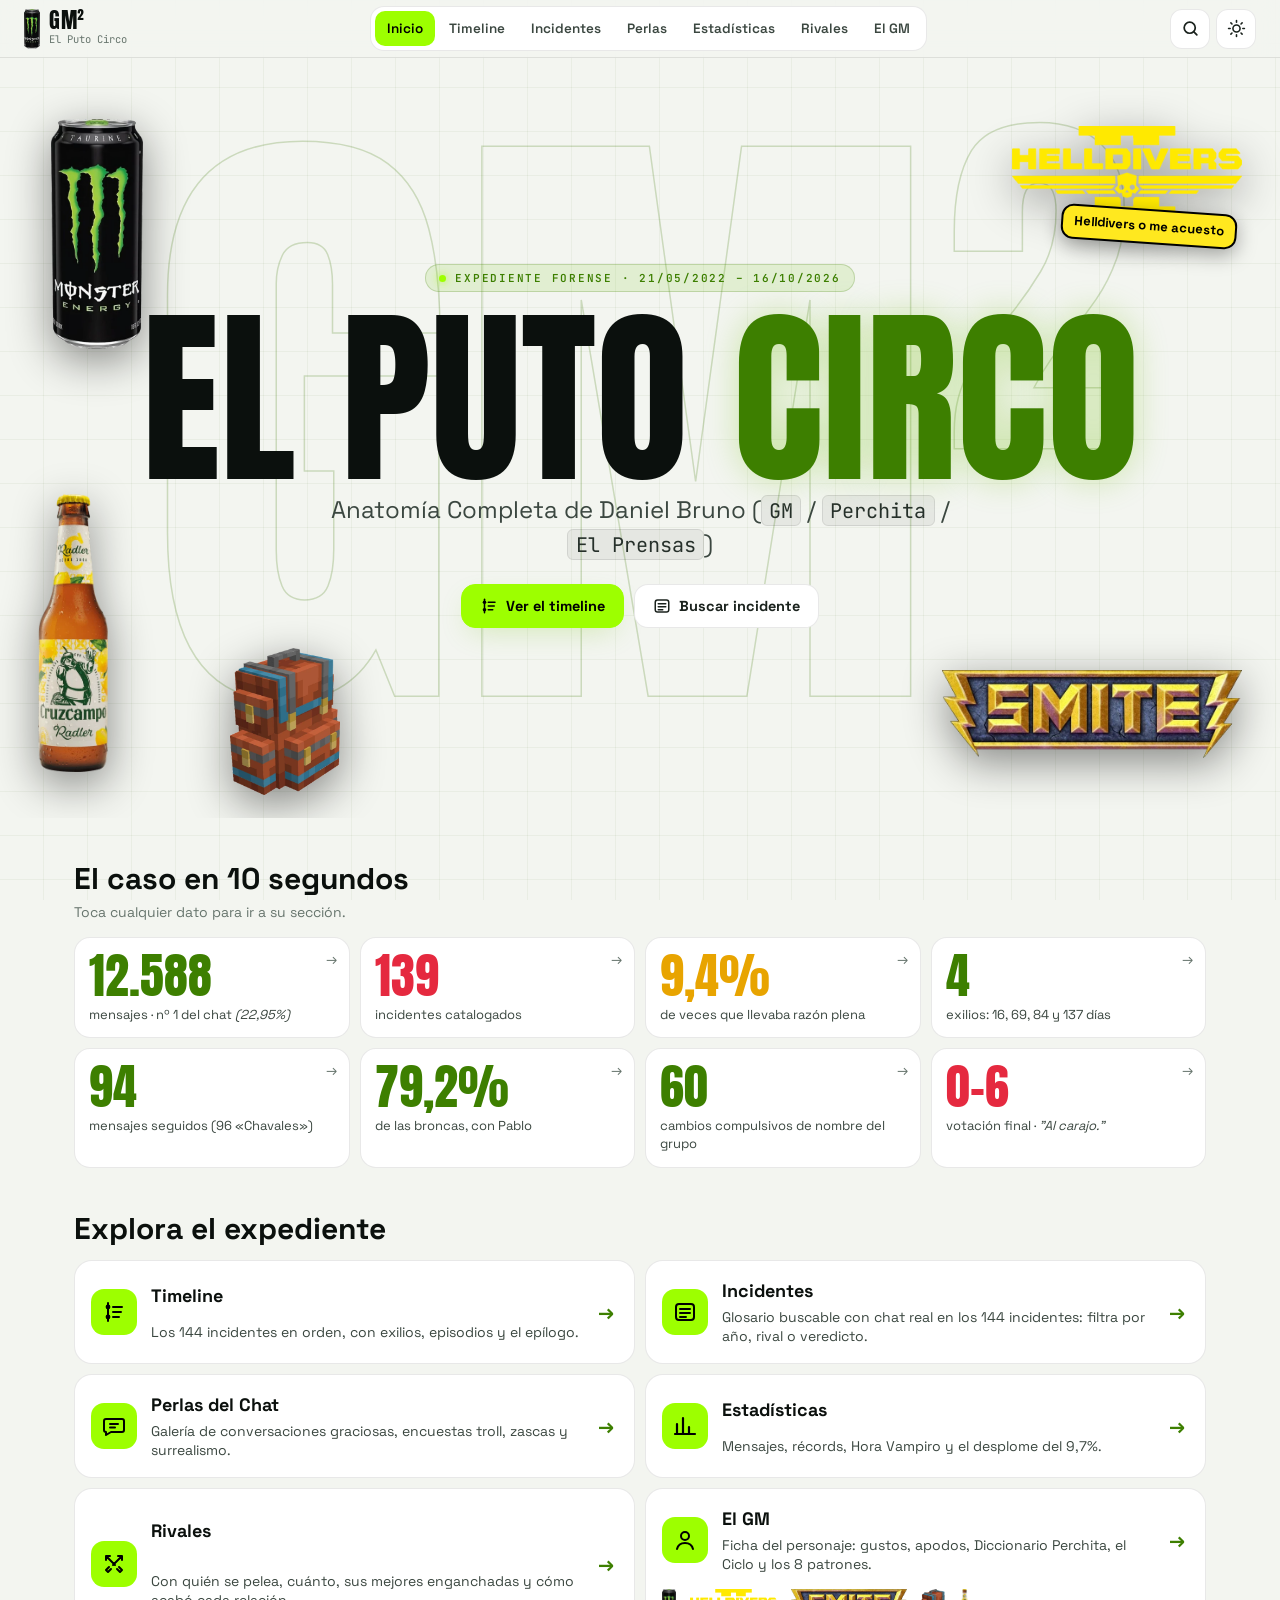
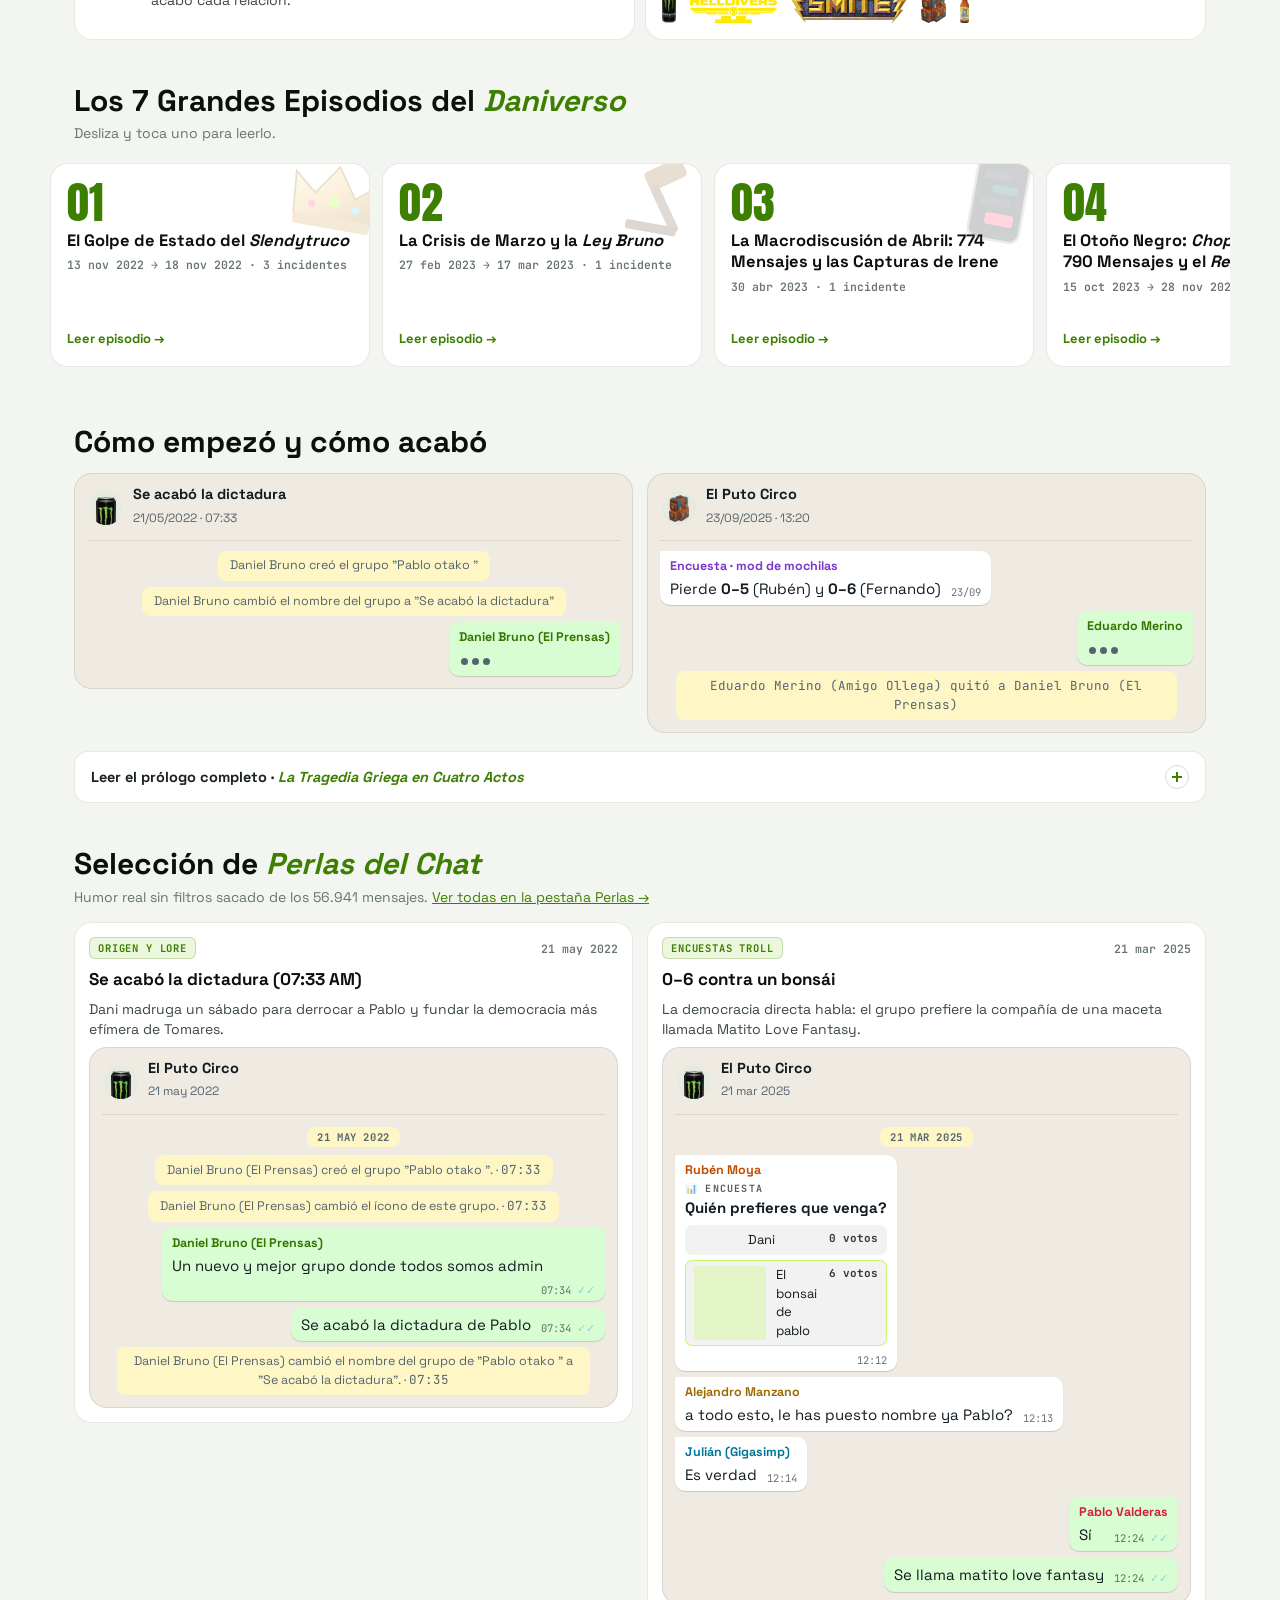
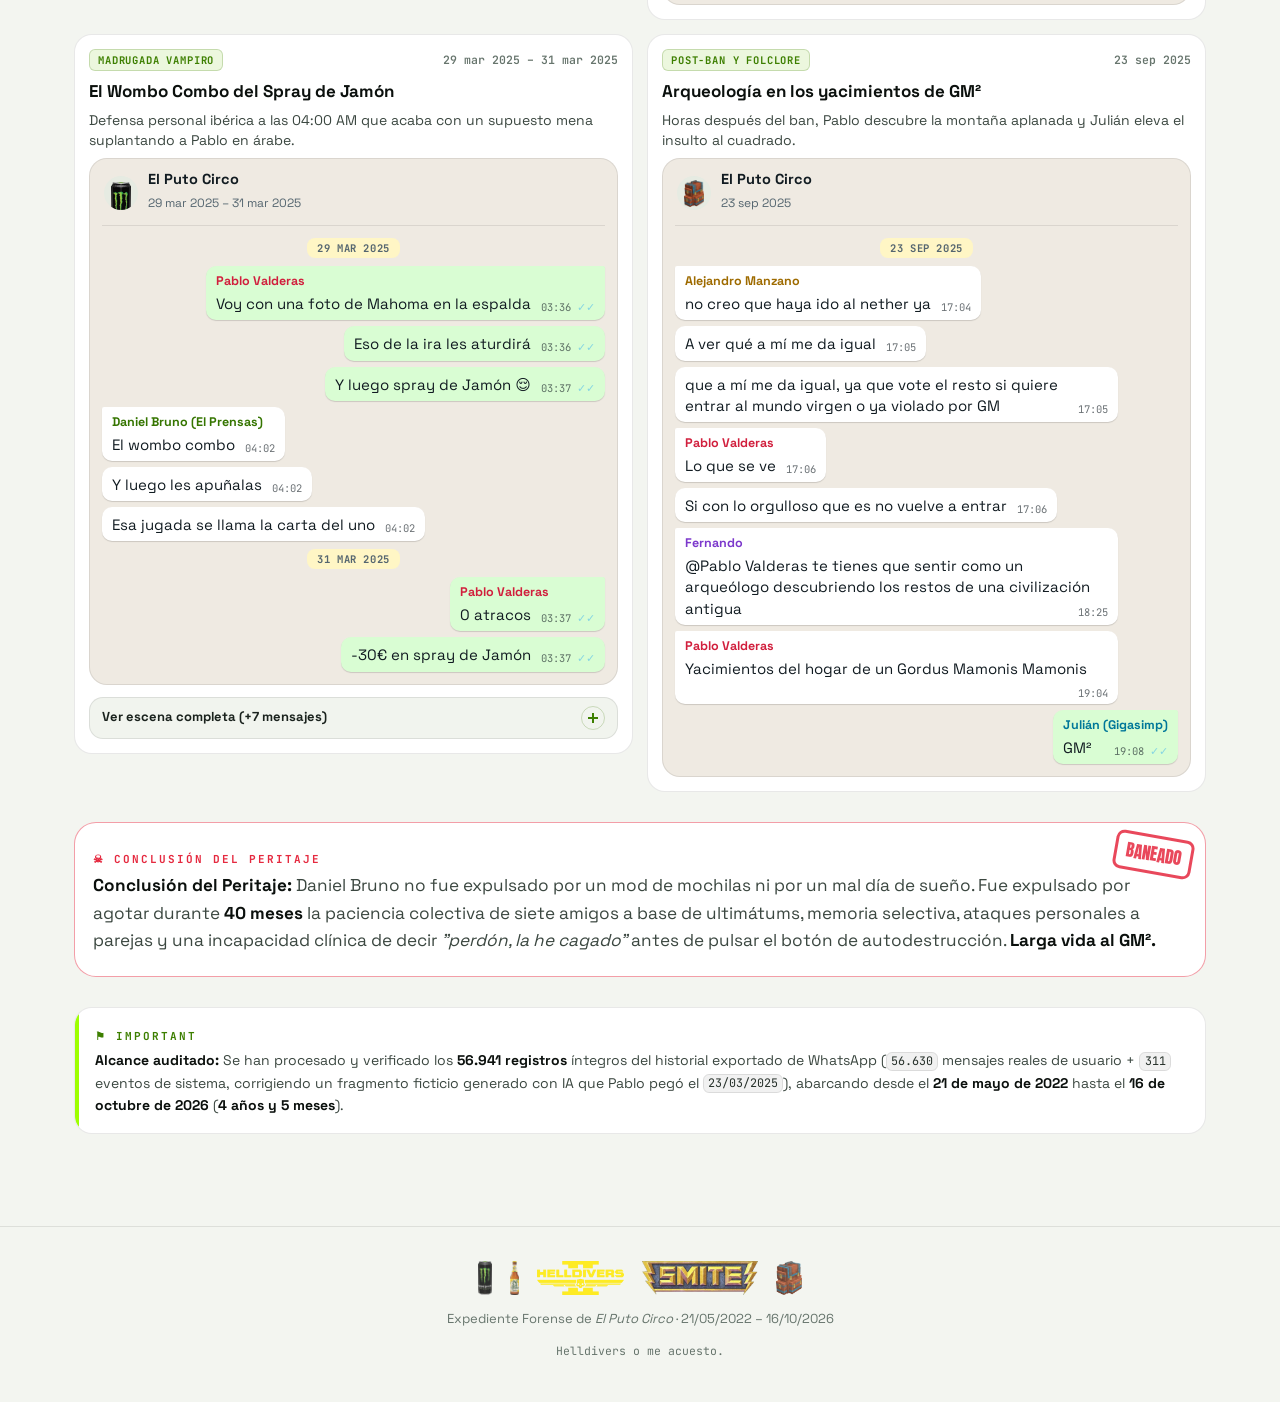
==== commit e0769469: "Añade pestaña Perlas y fragmentos reales de WhatsApp en los 144 incidentes, episodios y secciones" ====
--- a/index.html
+++ b/index.html
@@ -288,6 +288,7 @@
   <symbol id="n-home" viewBox="0 0 24 24"><path d="M3 11l9-7 9 7v9a1 1 0 0 1-1 1h-5v-6H9v6H4a1 1 0 0 1-1-1z" fill="none" stroke="currentColor" stroke-width="2" stroke-linejoin="round"/></symbol>
   <symbol id="n-timeline" viewBox="0 0 24 24"><path d="M6 3v18" stroke="currentColor" stroke-width="2" stroke-linecap="round"/><circle cx="6" cy="7" r="2.4" fill="currentColor"/><circle cx="6" cy="17" r="2.4" fill="currentColor"/><path d="M11 7h9M11 17h6M11 12h8" stroke="currentColor" stroke-width="2" stroke-linecap="round"/></symbol>
   <symbol id="n-list" viewBox="0 0 24 24"><rect x="3" y="4" width="18" height="16" rx="3" fill="none" stroke="currentColor" stroke-width="2"/><path d="M7 9h10M7 13h10M7 17h6" stroke="currentColor" stroke-width="2" stroke-linecap="round"/></symbol>
+  <symbol id="n-pearls" viewBox="0 0 24 24"><path d="M4 5h16a2 2 0 0 1 2 2v9a2 2 0 0 1-2 2H9l-5 3v-3a2 2 0 0 1-2-2V7a2 2 0 0 1 2-2z" fill="none" stroke="currentColor" stroke-width="2" stroke-linejoin="round"/><path d="M8 10h8M8 13.5h5" stroke="currentColor" stroke-width="2" stroke-linecap="round"/></symbol>
   <symbol id="n-chart" viewBox="0 0 24 24"><path d="M4 20V10M10 20V4M16 20v-7M22 20H2" stroke="currentColor" stroke-width="2.2" stroke-linecap="round"/></symbol>
   <symbol id="n-vs" viewBox="0 0 24 24"><path d="M4 4l9 9M4 4h4M4 4v4M20 4l-9 9M20 4h-4M20 4v4M7 15l-3 3 2 2 3-3M17 15l3 3-2 2-3-3" fill="none" stroke="currentColor" stroke-width="2" stroke-linecap="round" stroke-linejoin="round"/></symbol>
   <symbol id="n-user" viewBox="0 0 24 24"><circle cx="12" cy="8" r="4" fill="none" stroke="currentColor" stroke-width="2"/><path d="M4 21c1-4 4-6 8-6s7 2 8 6" fill="none" stroke="currentColor" stroke-width="2" stroke-linecap="round"/></symbol>
@@ -315,6 +316,7 @@
     <a href="#inicio" data-nav="inicio">Inicio</a>
     <a href="#timeline" data-nav="timeline">Timeline</a>
     <a href="#incidentes" data-nav="incidentes">Incidentes</a>
+    <a href="#perlas" data-nav="perlas">Perlas</a>
     <a href="#stats" data-nav="stats">Estadísticas</a>
     <a href="#rivales" data-nav="rivales">Rivales</a>
     <a href="#gm" data-nav="gm">El GM</a>
@@ -366,10 +368,11 @@
     <div class="block-head" data-r><h2>Explora el expediente</h2></div>
     <div class="explore">
       <a class="ex-card" href="#timeline" data-nav="timeline" data-r><span class="ex-ic"><svg viewBox="0 0 24 24"><use href="#n-timeline"/></svg></span><b>Timeline</b><span>Los 144 incidentes en orden, con exilios, episodios y el epílogo.</span><span class="ex-go">→</span></a>
-      <a class="ex-card" href="#incidentes" data-nav="incidentes" data-r style="--d:.05s"><span class="ex-ic"><svg viewBox="0 0 24 24"><use href="#n-list"/></svg></span><b>Incidentes</b><span>Glosario buscable: filtra por año, veredicto, rival o categoría.</span><span class="ex-go">→</span></a>
+      <a class="ex-card" href="#incidentes" data-nav="incidentes" data-r style="--d:.05s"><span class="ex-ic"><svg viewBox="0 0 24 24"><use href="#n-list"/></svg></span><b>Incidentes</b><span>Glosario buscable con chat real en los 144 incidentes: filtra por año, rival o veredicto.</span><span class="ex-go">→</span></a>
+      <a class="ex-card" href="#perlas" data-nav="perlas" data-r style="--d:.08s"><span class="ex-ic"><svg viewBox="0 0 24 24"><use href="#n-pearls"/></svg></span><b>Perlas del Chat</b><span>Galería de conversaciones graciosas, encuestas troll, zascas y surrealismo.</span><span class="ex-go">→</span></a>
       <a class="ex-card" href="#stats" data-nav="stats" data-r style="--d:.1s"><span class="ex-ic"><svg viewBox="0 0 24 24"><use href="#n-chart"/></svg></span><b>Estadísticas</b><span>Mensajes, récords, Hora Vampiro y el desplome del 9,7%.</span><span class="ex-go">→</span></a>
-      <a class="ex-card" href="#rivales" data-nav="rivales" data-r style="--d:.15s"><span class="ex-ic"><svg viewBox="0 0 24 24"><use href="#n-vs"/></svg></span><b>Rivales</b><span>Con quién se pelea, cuánto y cómo acabó cada relación.</span><span class="ex-go">→</span></a>
-      <a class="ex-card wide" href="#gm" data-nav="gm" data-r style="--d:.2s"><span class="ex-ic"><svg viewBox="0 0 24 24"><use href="#n-user"/></svg></span><b>El GM</b><span>Ficha del personaje: gustos, apodos, Diccionario Perchita, el Ciclo y los 8 patrones.</span><span class="ex-go">→</span>
+      <a class="ex-card" href="#rivales" data-nav="rivales" data-r style="--d:.15s"><span class="ex-ic"><svg viewBox="0 0 24 24"><use href="#n-vs"/></svg></span><b>Rivales</b><span>Con quién se pelea, cuánto, sus mejores enganchadas y cómo acabó cada relación.</span><span class="ex-go">→</span></a>
+      <a class="ex-card" href="#gm" data-nav="gm" data-r style="--d:.2s"><span class="ex-ic"><svg viewBox="0 0 24 24"><use href="#n-user"/></svg></span><b>El GM</b><span>Ficha del personaje: gustos, apodos, Diccionario Perchita, el Ciclo y los 8 patrones.</span><span class="ex-go">→</span>
         <span class="ex-logos" aria-hidden="true"><img src="assets/img/monster.webp" alt=""><img src="assets/img/helldivers.webp" alt=""><img src="assets/img/smite.webp" alt=""><img src="assets/img/mochila.webp" alt=""><img src="assets/img/radler.webp" alt=""></span></a>
     </div>
 
@@ -382,12 +385,12 @@
         <div class="chat-head"><div class="av"><img src="assets/img/monster.webp" alt=""></div><div><b>Se acabó la dictadura</b><small>21/05/2022 · 07:33</small></div></div>
         <div class="sys">Daniel Bruno creó el grupo "Pablo otako "</div>
         <div class="sys">Daniel Bruno cambió el nombre del grupo a "Se acabó la dictadura"</div>
-        <div class="bubble first" data-type style="--who:var(--acc-ink)"><span class="who">Daniel Bruno (El Prensas)</span><span class="typing-dots" aria-hidden="true"><i></i><i></i><i></i></span><span class="bubble-body"><em>"Un nuevo y mejor grupo donde todos somos admin. Se acabó la dictadura de Pablo."</em> <span class="meta">07:34</span></span></div>
+        <div class="bubble out first" data-type style="--who:var(--c-dani)"><span class="who">Daniel Bruno (El Prensas)</span><span class="typing-dots" aria-hidden="true"><i></i><i></i><i></i></span><span class="bubble-body">Un nuevo y mejor grupo donde todos somos admin. Se acabó la dictadura de Pablo.<span class="meta">07:34</span></span></div>
       </div>
       <div class="chat" data-r style="--d:.1s">
         <div class="chat-head"><div class="av"><img src="assets/img/mochila.webp" alt=""></div><div><b>El Puto Circo</b><small>23/09/2025 · 13:20</small></div></div>
-        <div class="bubble first" style="--who:#ffc93d"><span class="who">Votación · mod de mochilas</span>Pierde <b>0–5</b> (Rubén) y <b>0–6</b> (Fernando)</div>
-        <div class="bubble out first" data-type><span class="typing-dots" aria-hidden="true"><i></i><i></i><i></i></span><span class="bubble-body"><em>"Al carajo."</em><span class="meta ticks">13:20</span></span></div>
+        <div class="bubble first" style="--who:var(--c-fernando)"><span class="who">Encuesta · mod de mochilas</span>Pierde <b>0–5</b> (Rubén) y <b>0–6</b> (Fernando)<span class="meta">23/09</span></div>
+        <div class="bubble out first" data-type style="--who:var(--c-edu)"><span class="who">Eduardo Merino</span><span class="typing-dots" aria-hidden="true"><i></i><i></i><i></i></span><span class="bubble-body">Al carajo.<span class="meta ticks">13:20</span></span></div>
         <div class="sys"><code>Eduardo Merino (Amigo Ollega) quitó a Daniel Bruno (El Prensas)</code></div>
       </div>
     </div>
@@ -402,14 +405,14 @@
     <div class="chat" data-r>
       <div class="chat-head">
         <div class="av"><img src="assets/img/monster.webp" alt=""></div>
-        <div><b>Se acabó la dictadura</b><small>Daniel Bruno, tú</small></div>
+        <div><b>Se acabó la dictadura</b><small>21/05/2022 · 07:33</small></div>
       </div>
       <div class="sys">Daniel Bruno creó el grupo "Pablo otako "</div>
       <div class="sys">Daniel Bruno cambió el nombre del grupo a "Se acabó la dictadura"</div>
-      <div class="bubble first" data-type style="--who:var(--acc-ink)">
+      <div class="bubble out first" data-type style="--who:var(--c-dani)">
         <span class="who">Daniel Bruno (El Prensas)</span>
         <span class="typing-dots" aria-hidden="true"><i></i><i></i><i></i></span>
-        <span class="bubble-body"><em>"Un nuevo y mejor grupo donde todos somos admin. Se acabó la dictadura de Pablo."</em> <span class="meta">(<code>21/05/2022 07:34</code>)</span></span>
+        <span class="bubble-body">Un nuevo y mejor grupo donde todos somos admin. Se acabó la dictadura de Pablo.<span class="meta">07:34</span></span>
       </div>
     </div>
 
@@ -417,13 +420,16 @@
 
 
     <div class="chat" data-r>
-      <div class="bubble out first" data-type><span class="typing-dots" aria-hidden="true"><i></i><i></i><i></i></span><span class="bubble-body"><em>"Al carajo."</em><span class="meta ticks">13:20</span></span></div>
-      <div class="sys"><code>Eduardo Merino (Amigo Ollega) quitó a Daniel Bruno (El Prensas)</code> — <em>"Al carajo."</em></div>
+      <div class="bubble out first" data-type style="--who:var(--c-edu)"><span class="who">Eduardo Merino</span><span class="typing-dots" aria-hidden="true"><i></i><i></i><i></i></span><span class="bubble-body">Al carajo.<span class="meta ticks">13:20</span></span></div>
+      <div class="sys"><code>Eduardo Merino (Amigo Ollega) quitó a Daniel Bruno (El Prensas)</code></div>
     </div>
 
     <p data-r>Lo que empezó como una cruzada libertaria contra la tiranía terminó con Daniel expulsado de forma permanente mientras todo el resto del grupo —incluidos los fichajes más recientes que ni siquiera habían vivido sus guerras de 2022— respiraba aliviado viendo caer los mensajes por minuto y votaba <strong>6 a 0</strong> en su contra. Este dossier es la autopsia estadística, lingüística, psicológica y criminalística de ese viaje legendario.</p>
       </div>
     </details>
+
+    <div class="block-head" data-r><h2>Selección de <em>Perlas del Chat</em></h2><p>Humor real sin filtros sacado de los 56.941 mensajes. <a href="#perlas" data-nav="perlas">Ver todas en la pestaña Perlas →</a></p></div>
+    <div class="pearls-grid" id="homePearls"></div>
 
     <div class="verdict-final" data-r>
       <span class="stamp" aria-hidden="true">BANEADO</span>
@@ -487,8 +493,11 @@
     </div>
 <div class="narrow" style="padding:0;margin-top:30px">
       <div class="chat" data-r>
-        <div class="bubble first" style="--who:#9dff00"><span class="who">Eduardo Merino · 08/03/2026</span>Dile que luego amaina</div>
-        <div class="bubble first" style="--who:#ffc93d" data-type><span class="who">Alejandro Manzano</span><span class="typing-dots" aria-hidden="true"><i></i><i></i><i></i></span><span class="bubble-body">Perchita se ha rajado</span></div>
+        <div class="chat-head"><div class="av"><img src="assets/img/monster.webp" alt=""></div><div><b>El Puto Circo</b><small>08/03/2026 · La última profecía</small></div></div>
+        <div class="bubble first" style="--who:var(--c-pablo)"><span class="who">Pablo Valderas</span>Lo sorprendente es que esté despierto ahora<span class="meta">16:17</span></div>
+        <div class="bubble first" style="--who:var(--c-julian)"><span class="who">Julián</span>Si la quedada es en 3 horas y pico<span class="meta">16:26</span></div>
+        <div class="bubble first" style="--who:var(--c-edu)"><span class="who">Eduardo Merino</span>Dile que luego amaina<span class="meta">16:27</span></div>
+        <div class="bubble out first" style="--who:var(--c-ale)" data-type><span class="who">Alejandro Manzano</span><span class="typing-dots" aria-hidden="true"><i></i><i></i><i></i></span><span class="bubble-body">Perchita se ha rajado<span class="meta ticks">19:37</span></span></div>
       </div>
     </div>
       <div class="monument" id="monument">
@@ -521,6 +530,29 @@
       <div class="cat-count"><span>Mostrando <b id="shown">144</b> de 144</span><span class="cc-actions"><button class="btn-ghost sm" id="clearF">Limpiar</button><button class="btn-ghost sm" id="randomInc"><svg viewBox="0 0 24 24" width="14" height="14"><use href="#i-dice"/></svg>Aleatorio</button></span></div>
     </div>
     <div id="incidents"></div>
+  </div>
+</section>
+
+<!-- ======================================================
+     PERLAS DE HUMOR
+     ====================================================== -->
+<section class="view" data-view="perlas" id="v-perlas" hidden>
+  <div class="wrap">
+    <div class="view-head">
+      <span class="view-kicker">Humor, Lore y Surrealismo · 2022 – 2026</span>
+      <h2>Perlas del chat</h2>
+      <p>Conversaciones reales sacadas del historial: troleos, encuestas troll, respuestas surrealistas de madrugada y memes eternos del GM fuera de los incidentes.</p>
+    </div>
+    <div class="cat-controls">
+      <label class="search"><svg viewBox="0 0 24 24" aria-hidden="true"><use href="#i-search"/></svg><input type="search" id="pearlQ" placeholder="Kaede, prensas, ChatGPT, madrugada, Helldivers…" autocomplete="off" aria-label="Buscar perlas"></label>
+      <div class="filters" id="pearlCats" role="group" aria-label="Categorías de perlas"></div>
+      <div class="filter-row2">
+        <select id="pearlWho" aria-label="Filtrar por participante"><option value="">Todos los protagonistas</option></select>
+        <div></div><div></div>
+      </div>
+      <div class="cat-count"><span>Mostrando <b id="pearlShown">0</b> de <b id="pearlTotal">0</b> perlas</span><span class="cc-actions"><button class="btn-ghost sm" id="pearlClear">Limpiar</button><button class="btn-ghost sm" id="pearlRandom"><svg viewBox="0 0 24 24" width="14" height="14"><use href="#i-dice"/></svg>Aleatoria</button></span></div>
+    </div>
+    <div class="pearls-grid" id="pearlsGrid"></div>
   </div>
 </section>
 
@@ -916,19 +948,19 @@
     </div>
 
     <details class="more" data-r><summary><span>Ver el diccionario completo · 13 expresiones</span><span class="pm" aria-hidden="true"></span></summary><div class="more-body"><div class="dict" id="dict">
-      <article class="dict-entry" data-word="q"atio="138.6"><h5><span><strong><code>q</code></strong> <em>(vs <code>que</code>)</em></span><span class="ratio-b">138,6x</span></h5><p class="fn">Ahorro de energía vital entre ráfaga y ráfaga</p><div class="row"><span>Usos de Dani: <b>1.733</b></span><span>Tasa Dani (/1k msgs): <b>151,04</b></span><span>Usos Resto Grupo: <b>40</b></span><span>Ratio: <b>138,6x</b></span></div></article>
-      <article class="dict-entry" data-word="porq / por q"atio="inf"><h5><span><strong><code>porq</code> / <code>por q</code></strong></span><span class="ratio-b">∞ (Exclusiva)</span></h5><p class="fn">Justificación defensiva instantánea</p><div class="row"><span>Usos de Dani: <b>192</b></span><span>Tasa Dani (/1k msgs): <b>16,73</b></span><span>Usos Resto Grupo: <b>0</b></span><span>Ratio: <b>∞ (Exclusiva)</b></span></div></article>
-      <article class="dict-entry" data-word="chavales"atio="14.2"><h5><span><strong><code>chavales</code></strong></span><span class="ratio-b">14,2x</span></h5><p class="fn">Llamada a filas antes de proponer plan o quejarse</p><div class="row"><span>Usos de Dani: <b>359</b> <em>(317 solo)</em></span><span>Tasa Dani (/1k msgs): <b>31,29</b></span><span>Usos Resto Grupo: <b>81</b></span><span>Ratio: <b>14,2x</b></span></div></article>
-      <article class="dict-entry" data-word="xd / xdddddd..."atio="3.2"><h5><span><strong><code>xd</code> / <code>xdddddd...</code></strong></span><span class="ratio-b">3,2x</span></h5><p class="fn">Risa pasivo-agresiva; la longitud de <code>d</code> mide el nivel de picor</p><div class="row"><span>Usos de Dani: <b>576</b></span><span>Tasa Dani (/1k msgs): <b>50,20</b></span><span>Usos Resto Grupo: <b>581</b></span><span>Ratio: <b>3,2x</b></span></div></article>
-      <article class="dict-entry" data-word="Ataques oro-genitales*"atio="3.5"><h5><span><strong>Ataques oro-genitales*</strong></span><span class="ratio-b">3,5x</span></h5><p class="fn">Cierre de debate cuando se queda sin argumentos (<code>chúpala</code>, <code>cómeme un huevo/cipote/ojete</code>)</p><div class="row"><span>Usos de Dani: <b>216</b></span><span>Tasa Dani (/1k msgs): <b>18,82</b></span><span>Usos Resto Grupo: <b>200</b></span><span>Ratio: <b>3,5x</b></span></div></article>
-      <article class="dict-entry" data-word="chupala"atio="16.7"><h5><span><strong><code>chupala</code></strong></span><span class="ratio-b">16,7x</span></h5><p class="fn">Respuesta automática universal a cualquier réplica</p><div class="row"><span>Usos de Dani: <b>88</b> <em>(63 solo)</em></span><span>Tasa Dani (/1k msgs): <b>7,67</b></span><span>Usos Resto Grupo: <b>17</b></span><span>Ratio: <b>16,7x</b></span></div></article>
-      <article class="dict-entry" data-word="aro"atio="5.9"><h5><span><strong><code>aro</code></strong> <em>(por <code>claro</code>)</em></span><span class="ratio-b">5,9x</span></h5><p class="fn">Sarcasmo seco o confirmación condescendiente</p><div class="row"><span>Usos de Dani: <b>83</b> <em>(63 solo)</em></span><span>Tasa Dani (/1k msgs): <b>7,23</b></span><span>Usos Resto Grupo: <b>45</b></span><span>Ratio: <b>5,9x</b></span></div></article>
-      <article class="dict-entry" data-word="terrible"atio="12.6"><h5><span><strong><code>terrible</code></strong></span><span class="ratio-b">12,6x</span></h5><p class="fn">Sentencia dramática sobre cualquier contratiempo menor</p><div class="row"><span>Usos de Dani: <b>62</b> <em>(41 solo)</em></span><span>Tasa Dani (/1k msgs): <b>5,40</b></span><span>Usos Resto Grupo: <b>16</b></span><span>Ratio: <b>12,6x</b></span></div></article>
-      <article class="dict-entry" data-word="mentira"atio="4.2"><h5><span><strong><code>mentira</code></strong></span><span class="ratio-b">4,2x</span></h5><p class="fn">Negar capturas, horarios o recuerdos ajenos sin aportar pruebas</p><div class="row"><span>Usos de Dani: <b>39</b> <em>(26 solo)</em></span><span>Tasa Dani (/1k msgs): <b>3,40</b></span><span>Usos Resto Grupo: <b>30</b></span><span>Ratio: <b>4,2x</b></span></div></article>
-      <article class="dict-entry" data-word="discrepo"atio="45.4"><h5><span><strong><code>discrepo</code></strong></span><span class="ratio-b">45,4x</span></h5><p class="fn">Escudo pseudo-culto justo antes de soltar una barbaridad</p><div class="row"><span>Usos de Dani: <b>26</b> <em>(22 solo)</em></span><span>Tasa Dani (/1k msgs): <b>2,27</b></span><span>Usos Resto Grupo: <b>2</b></span><span>Ratio: <b>45,4x</b></span></div></article>
-      <article class="dict-entry" data-word="evidentemente"atio="24.0"><h5><span><strong><code>evidentemente</code></strong></span><span class="ratio-b">24,0x</span></h5><p class="fn">Presentar su opinión subjetiva como axioma físico indiscutible</p><div class="row"><span>Usos de Dani: <b>22</b></span><span>Tasa Dani (/1k msgs): <b>1,92</b></span><span>Usos Resto Grupo: <b>3</b></span><span>Ratio: <b>24,0x</b></span></div></article>
-      <article class="dict-entry" data-word="subnormal"atio="3.3"><h5><span><strong><code>subnormal</code></strong></span><span class="ratio-b">3,3x</span></h5><p class="fn">Comodín insultante favorito (Edu: <em>"Tiene dos frases y una es decir subnormal"</em>)</p><div class="row"><span>Usos de Dani: <b>28</b></span><span>Tasa Dani (/1k msgs): <b>2,44</b></span><span>Usos Resto Grupo: <b>27</b></span><span>Ratio: <b>3,3x</b></span></div></article>
-      <article class="dict-entry" data-word="ameisin"atio="48.2"><h5><span><strong><code>ameisin</code></strong></span><span class="ratio-b">48,2x</span></h5><p class="fn">Ironía bilingüe deformada cuando algo le parece lamentable</p><div class="row"><span>Usos de Dani: <b>15</b></span><span>Tasa Dani (/1k msgs): <b>1,31</b></span><span>Usos Resto Grupo: <b>1</b></span><span>Ratio: <b>48,2x</b></span></div></article>
+      <article class="dict-entry" data-word="q" data-ratio="138.6"><h5><span><strong><code>q</code></strong> <em>(vs <code>que</code>)</em></span><span class="ratio-b">138,6x</span></h5><p class="fn">Ahorro de energía vital entre ráfaga y ráfaga</p><div class="row"><span>Usos de Dani: <b>1.733</b></span><span>Tasa Dani (/1k msgs): <b>151,04</b></span><span>Usos Resto Grupo: <b>40</b></span><span>Ratio: <b>138,6x</b></span></div></article>
+      <article class="dict-entry" data-word="porq / por q" data-ratio="inf"><h5><span><strong><code>porq</code> / <code>por q</code></strong></span><span class="ratio-b">∞ (Exclusiva)</span></h5><p class="fn">Justificación defensiva instantánea</p><div class="row"><span>Usos de Dani: <b>192</b></span><span>Tasa Dani (/1k msgs): <b>16,73</b></span><span>Usos Resto Grupo: <b>0</b></span><span>Ratio: <b>∞ (Exclusiva)</b></span></div></article>
+      <article class="dict-entry" data-word="chavales" data-ratio="14.2"><h5><span><strong><code>chavales</code></strong></span><span class="ratio-b">14,2x</span></h5><p class="fn">Llamada a filas antes de proponer plan o quejarse</p><div class="row"><span>Usos de Dani: <b>359</b> <em>(317 solo)</em></span><span>Tasa Dani (/1k msgs): <b>31,29</b></span><span>Usos Resto Grupo: <b>81</b></span><span>Ratio: <b>14,2x</b></span></div></article>
+      <article class="dict-entry" data-word="xd / xdddddd..." data-ratio="3.2"><h5><span><strong><code>xd</code> / <code>xdddddd...</code></strong></span><span class="ratio-b">3,2x</span></h5><p class="fn">Risa pasivo-agresiva; la longitud de <code>d</code> mide el nivel de picor</p><div class="row"><span>Usos de Dani: <b>576</b></span><span>Tasa Dani (/1k msgs): <b>50,20</b></span><span>Usos Resto Grupo: <b>581</b></span><span>Ratio: <b>3,2x</b></span></div></article>
+      <article class="dict-entry" data-word="Ataques oro-genitales*" data-ratio="3.5"><h5><span><strong>Ataques oro-genitales*</strong></span><span class="ratio-b">3,5x</span></h5><p class="fn">Cierre de debate cuando se queda sin argumentos (<code>chúpala</code>, <code>cómeme un huevo/cipote/ojete</code>)</p><div class="row"><span>Usos de Dani: <b>216</b></span><span>Tasa Dani (/1k msgs): <b>18,82</b></span><span>Usos Resto Grupo: <b>200</b></span><span>Ratio: <b>3,5x</b></span></div></article>
+      <article class="dict-entry" data-word="chupala" data-ratio="16.7"><h5><span><strong><code>chupala</code></strong></span><span class="ratio-b">16,7x</span></h5><p class="fn">Respuesta automática universal a cualquier réplica</p><div class="row"><span>Usos de Dani: <b>88</b> <em>(63 solo)</em></span><span>Tasa Dani (/1k msgs): <b>7,67</b></span><span>Usos Resto Grupo: <b>17</b></span><span>Ratio: <b>16,7x</b></span></div></article>
+      <article class="dict-entry" data-word="aro" data-ratio="5.9"><h5><span><strong><code>aro</code></strong> <em>(por <code>claro</code>)</em></span><span class="ratio-b">5,9x</span></h5><p class="fn">Sarcasmo seco o confirmación condescendiente</p><div class="row"><span>Usos de Dani: <b>83</b> <em>(63 solo)</em></span><span>Tasa Dani (/1k msgs): <b>7,23</b></span><span>Usos Resto Grupo: <b>45</b></span><span>Ratio: <b>5,9x</b></span></div></article>
+      <article class="dict-entry" data-word="terrible" data-ratio="12.6"><h5><span><strong><code>terrible</code></strong></span><span class="ratio-b">12,6x</span></h5><p class="fn">Sentencia dramática sobre cualquier contratiempo menor</p><div class="row"><span>Usos de Dani: <b>62</b> <em>(41 solo)</em></span><span>Tasa Dani (/1k msgs): <b>5,40</b></span><span>Usos Resto Grupo: <b>16</b></span><span>Ratio: <b>12,6x</b></span></div></article>
+      <article class="dict-entry" data-word="mentira" data-ratio="4.2"><h5><span><strong><code>mentira</code></strong></span><span class="ratio-b">4,2x</span></h5><p class="fn">Negar capturas, horarios o recuerdos ajenos sin aportar pruebas</p><div class="row"><span>Usos de Dani: <b>39</b> <em>(26 solo)</em></span><span>Tasa Dani (/1k msgs): <b>3,40</b></span><span>Usos Resto Grupo: <b>30</b></span><span>Ratio: <b>4,2x</b></span></div></article>
+      <article class="dict-entry" data-word="discrepo" data-ratio="45.4"><h5><span><strong><code>discrepo</code></strong></span><span class="ratio-b">45,4x</span></h5><p class="fn">Escudo pseudo-culto justo antes de soltar una barbaridad</p><div class="row"><span>Usos de Dani: <b>26</b> <em>(22 solo)</em></span><span>Tasa Dani (/1k msgs): <b>2,27</b></span><span>Usos Resto Grupo: <b>2</b></span><span>Ratio: <b>45,4x</b></span></div></article>
+      <article class="dict-entry" data-word="evidentemente" data-ratio="24.0"><h5><span><strong><code>evidentemente</code></strong></span><span class="ratio-b">24,0x</span></h5><p class="fn">Presentar su opinión subjetiva como axioma físico indiscutible</p><div class="row"><span>Usos de Dani: <b>22</b></span><span>Tasa Dani (/1k msgs): <b>1,92</b></span><span>Usos Resto Grupo: <b>3</b></span><span>Ratio: <b>24,0x</b></span></div></article>
+      <article class="dict-entry" data-word="subnormal" data-ratio="3.3"><h5><span><strong><code>subnormal</code></strong></span><span class="ratio-b">3,3x</span></h5><p class="fn">Comodín insultante favorito (Edu: <em>"Tiene dos frases y una es decir subnormal"</em>)</p><div class="row"><span>Usos de Dani: <b>28</b></span><span>Tasa Dani (/1k msgs): <b>2,44</b></span><span>Usos Resto Grupo: <b>27</b></span><span>Ratio: <b>3,3x</b></span></div></article>
+      <article class="dict-entry" data-word="ameisin" data-ratio="48.2"><h5><span><strong><code>ameisin</code></strong></span><span class="ratio-b">48,2x</span></h5><p class="fn">Ironía bilingüe deformada cuando algo le parece lamentable</p><div class="row"><span>Usos de Dani: <b>15</b></span><span>Tasa Dani (/1k msgs): <b>1,31</b></span><span>Usos Resto Grupo: <b>1</b></span><span>Ratio: <b>48,2x</b></span></div></article>
     </div>
     <p class="footnote narrow" style="padding:0"><em>*Incluye <code>chúpala</code>, <code>cómeme un huevo/los huevos/la polla/el cipote/el ojete</code>, <code>lámeme las bolas</code>, <code>me comes un nabo</code> y variantes.</em></p></div></details>
 
@@ -952,11 +984,16 @@
     </div>
     <div class="narrow" style="padding:0">
       <div class="chat" data-r>
-        <div class="bubble first" style="--who:#ffc93d"><span class="who">Pablo Valderas · 17/04/2025</span>Si suena siempre igual<span class="meta"></span></div>
-        <div class="bubble">No sé le ha pillado nunca el sarcasmo</div>
-        <div class="bubble out first">Era todo ironía, subnormal<span class="meta">10/02/2025</span></div>
-      </div>
-      <p data-r><strong>El Enigma del Sarcasmo:</strong> Como resumió Pablo el <code>17/04/2025</code> (<code>"Si suena siempre igual / No sé le ha pillado nunca el sarcasmo"</code>), Daniel dice exactamente con las mismas palabras y la misma ausencia de emojis tanto sus bromas como sus cabreos reales —y, cuando le pillan pasándose de la raya (como el <code>10/02/2025</code> con el senderismo), saca el comodín de <em>"Era todo ironía, subnormal"</em>.</p>
+        <div class="chat-head"><div class="av"><img src="assets/img/monster.webp" alt=""></div><div><b>El Puto Circo</b><small>Dos escenas reales del enigma</small></div></div>
+        <div class="chat-date">10 feb 2025</div>
+        <div class="bubble out first" style="--who:var(--c-dani)"><span class="who">Daniel Bruno (El Prensas)</span>Te lo voy a explicar porq veo q eres subnormal<span class="meta ticks">21:31</span></div>
+        <div class="bubble out" style="--who:var(--c-dani)">Era todo ironía<span class="meta ticks">21:31</span></div>
+        <div class="bubble first" style="--who:var(--c-julian)"><span class="who">Julián</span>Pues tienes razón, no lo había pillado<span class="meta">21:31</span></div>
+        <div class="chat-date">17 abr 2025</div>
+        <div class="bubble first" style="--who:var(--c-pablo)"><span class="who">Pablo Valderas</span>Si suena siempre igual<span class="meta">19:02</span></div>
+        <div class="bubble">No sé le ha pillado nunca el sarcasmo<span class="meta">19:02</span></div>
+      </div>
+      <p data-r><strong>El Enigma del Sarcasmo:</strong> Como resumió Pablo el <code>17/04/2025</code> (<code>"Si suena siempre igual / No sé le ha pillado nunca el sarcasmo"</code>), Daniel dice exactamente con las mismas palabras y la misma ausencia de emojis tanto sus bromas como sus cabreos reales —y, cuando le pillan pasándose de la raya (como el <code>10/02/2025</code> con el senderismo), saca el comodín de <em>"Era todo ironía"</em> tras llamar <code>"subnormal"</code> al receptor.</p>
     </div>
 
     <h3 class="sec" id="g-ciclo" data-r><span class="n">IV</span>Los 8 Patrones Repetitivos del <em>Ciclo Perchita</em></h3>
@@ -1039,6 +1076,7 @@
   <a href="#inicio" data-nav="inicio"><svg viewBox="0 0 24 24"><use href="#n-home"/></svg><span>Inicio</span></a>
   <a href="#timeline" data-nav="timeline"><svg viewBox="0 0 24 24"><use href="#n-timeline"/></svg><span>Timeline</span></a>
   <a href="#incidentes" data-nav="incidentes"><svg viewBox="0 0 24 24"><use href="#n-list"/></svg><span>Incidentes</span></a>
+  <a href="#perlas" data-nav="perlas"><svg viewBox="0 0 24 24"><use href="#n-pearls"/></svg><span>Perlas</span></a>
   <a href="#stats" data-nav="stats"><svg viewBox="0 0 24 24"><use href="#n-chart"/></svg><span>Stats</span></a>
   <a href="#rivales" data-nav="rivales"><svg viewBox="0 0 24 24"><use href="#n-vs"/></svg><span>Rivales</span></a>
   <a href="#gm" data-nav="gm"><svg viewBox="0 0 24 24"><use href="#n-user"/></svg><span>El GM</span></a>
@@ -1058,6 +1096,7 @@
 
 <script src="js/data.js"></script>
 <script src="js/content.js"></script>
+<script src="js/chats.js"></script>
 <script src="js/main.js"></script>
 </body>
 </html>
--- a/css/styles.css
+++ b/css/styles.css
@@ -32,6 +32,14 @@
   --wa-sys: #182229;
   --wa-ink: #e9edef;
   --wa-sys-ink: #8696a0;
+  --c-dani: #a8ff2a;
+  --c-pablo: #ff647d;
+  --c-ale: #ffd152;
+  --c-julian: #4ee4ff;
+  --c-edu: #8ef21d;
+  --c-antonio: #f0be59;
+  --c-fernando: #d19eff;
+  --c-ruben: #ff9c59;
   --shadow: 0 10px 30px -12px rgba(0, 0, 0, 0.6);
   --radius: 18px;
   --gutter: 16px;
@@ -53,6 +61,7 @@
     --chip: rgba(0, 0, 0, 0.055); --chip-ink: #26302a;
     --yes: #5cb800; --part: #e8a400; --no: #e5293f;
     --wa-bg: #efeae2; --wa-out: #d9fdd3; --wa-in: #ffffff; --wa-sys: #fff6c5; --wa-ink: #111b21; --wa-sys-ink: #54656f;
+    --c-dani: #357500; --c-pablo: #d11f3d; --c-ale: #9e6b00; --c-julian: #007799; --c-edu: #357500; --c-antonio: #966400; --c-fernando: #7c38cc; --c-ruben: #c24b00;
     --shadow: 0 10px 30px -14px rgba(0, 0, 0, 0.25);
     color-scheme: light;
   }
@@ -65,6 +74,7 @@
   --chip: rgba(0, 0, 0, 0.055); --chip-ink: #26302a;
   --yes: #5cb800; --part: #e8a400; --no: #e5293f;
   --wa-bg: #efeae2; --wa-out: #d9fdd3; --wa-in: #ffffff; --wa-sys: #fff6c5; --wa-ink: #111b21; --wa-sys-ink: #54656f;
+  --c-dani: #357500; --c-pablo: #d11f3d; --c-ale: #9e6b00; --c-julian: #007799; --c-edu: #357500; --c-antonio: #966400; --c-fernando: #7c38cc; --c-ruben: #c24b00;
   --shadow: 0 10px 30px -14px rgba(0, 0, 0, 0.25);
   color-scheme: light;
 }
@@ -132,13 +142,14 @@
 
 /* ================= BOTTOM NAV ================= */
 .bottom-nav {
-  position: fixed; left: 0; right: 0; bottom: 0; z-index: 50; display: grid; grid-template-columns: repeat(6, 1fr);
+  position: fixed; left: 0; right: 0; bottom: 0; z-index: 50; display: grid; grid-template-columns: repeat(7, minmax(0, 1fr)); width: 100%; max-width: 100vw;
   height: calc(var(--bot-h) + env(safe-area-inset-bottom)); padding-bottom: env(safe-area-inset-bottom);
   background: color-mix(in srgb, var(--bg) 90%, transparent); backdrop-filter: blur(14px); -webkit-backdrop-filter: blur(14px);
   border-top: 1px solid var(--line2);
 }
-.bottom-nav a { display: flex; flex-direction: column; align-items: center; justify-content: center; gap: 3px; text-decoration: none; color: var(--muted); font-size: 10.5px; font-weight: 600; position: relative; -webkit-tap-highlight-color: transparent; }
-.bottom-nav a svg { width: 22px; height: 22px; transition: transform .25s; }
+.bottom-nav a { display: flex; flex-direction: column; align-items: center; justify-content: center; gap: 3px; text-decoration: none; color: var(--muted); font-size: 10px; font-weight: 600; position: relative; -webkit-tap-highlight-color: transparent; }
+.bottom-nav a svg { width: 20px; height: 20px; transition: transform .25s; }
+@media (max-width: 390px) { .bottom-nav a { font-size: 9px; letter-spacing: -.02em; } .bottom-nav a svg { width: 18px; height: 18px; } }
 .bottom-nav a.on { color: var(--ink-strong); }
 .bottom-nav a.on svg { color: var(--acc-ink); transform: translateY(-2px); }
 .bottom-nav a.on::before { content: ""; position: absolute; top: 0; left: 28%; right: 28%; height: 3px; border-radius: 0 0 3px 3px; background: var(--acc); box-shadow: 0 0 10px var(--acc-glow); }
@@ -147,7 +158,7 @@
   :root { --bot-h: 0px; }
   .bottom-nav { display: none; }
   .tabs { display: flex; gap: 2px; background: var(--card); border: 1px solid var(--line2); padding: 4px; border-radius: 14px; }
-  .tabs a { text-decoration: none; color: var(--ink2); font-size: 14px; font-weight: 600; padding: 7px 14px; border-radius: 10px; transition: background .2s, color .2s; }
+  .tabs a { text-decoration: none; color: var(--ink2); font-size: 13.5px; font-weight: 600; padding: 7px 12px; border-radius: 10px; transition: background .2s, color .2s; white-space: nowrap; }
   .tabs a:hover { color: var(--ink-strong); background: var(--overlay); }
   .tabs a.on { background: var(--acc); color: #000; }
 }
@@ -251,15 +262,57 @@
 .chat-head .av img { width: 70%; height: 80%; object-fit: contain; }
 .chat-head b { font-size: 14.5px; display: block; line-height: 1.2; color: var(--wa-ink); }
 .chat-head small { font-size: 12px; color: var(--wa-sys-ink); }
-.bubble { position: relative; max-width: 88%; padding: 7px 10px 6px; border-radius: 10px; font-size: 15px; line-height: 1.42; background: var(--wa-in); color: var(--wa-ink); align-self: flex-start; box-shadow: 0 1px 1px rgba(0,0,0,.15); }
+.bubble { position: relative; max-width: 88%; padding: 7px 10px 6px; border-radius: 10px; font-size: 15px; line-height: 1.42; background: var(--wa-in); color: var(--wa-ink); align-self: flex-start; box-shadow: 0 1px 1px rgba(0,0,0,.15); overflow-wrap: anywhere; word-break: break-word; min-width: 0; }
+.bubble::after { content: ""; display: table; clear: both; }
 .bubble.first { border-top-left-radius: 2px; }
 .bubble.out { align-self: flex-end; background: var(--wa-out); }
 .bubble.out.first { border-top-left-radius: 10px; border-top-right-radius: 2px; }
-.bubble .who { display: block; font-size: 13px; font-weight: 700; margin-bottom: 1px; color: var(--who, #53bdeb); }
-.bubble .meta { float: right; font-size: 11px; opacity: .6; margin: 8px 0 -4px 10px; }
+.bubble .who { display: block; font-size: 12.5px; font-weight: 700; margin-bottom: 2px; color: var(--who, #53bdeb); }
+.bubble .meta { float: right; font-size: 10.5px; opacity: .62; margin: 7px 0 -3px 10px; font-family: var(--f-mono); white-space: nowrap; }
 .bubble .meta.ticks::after { content: " ✓✓"; color: #53bdeb; }
-.bubble.deleted { font-style: italic; opacity: .7; }
+.bubble .edited { font-style: italic; opacity: .8; margin-right: 4px; }
+.bubble.deleted { font-style: italic; opacity: .75; }
 .bubble code { background: none; border: 0; padding: 0; color: inherit; }
+.chat-date { align-self: center; font: 700 10.5px var(--f-mono); letter-spacing: .06em; text-transform: uppercase; background: var(--wa-sys); color: var(--wa-sys-ink); padding: 3px 10px; border-radius: 8px; margin: 2px 0; }
+.wa-reply { border-left: 3px solid var(--rc, var(--acc-ink)); background: rgba(0, 0, 0, .2); padding: 5px 8px; border-radius: 6px; margin-bottom: 5px; font-size: 12.5px; line-height: 1.3; }
+:root[data-theme="light"] .wa-reply { background: rgba(0, 0, 0, .06); }
+@media (prefers-color-scheme: light) { :root:not([data-theme="dark"]) .wa-reply { background: rgba(0, 0, 0, .06); } }
+.wa-reply b { display: block; font-size: 11.5px; color: var(--rc, var(--acc-ink)); margin-bottom: 1px; }
+.wa-reply span { display: -webkit-box; -webkit-line-clamp: 2; -webkit-box-orient: vertical; overflow: hidden; opacity: .84; }
+.wa-media { display: inline-flex; align-items: center; gap: 6px; font: 600 12px var(--f-mono); padding: 4px 9px; border-radius: 8px; background: rgba(255, 255, 255, .07); border: 1px dashed var(--line2); color: var(--ink2); margin: 1px 0; }
+:root[data-theme="light"] .wa-media { background: rgba(0, 0, 0, .05); }
+@media (prefers-color-scheme: light) { :root:not([data-theme="dark"]) .wa-media { background: rgba(0, 0, 0, .05); } }
+.wa-poll { width: min(100%, 340px); min-width: 0; margin-top: 2px; }
+.wa-poll-tag { font: 700 10px var(--f-mono); letter-spacing: .12em; text-transform: uppercase; opacity: .7; margin-bottom: 2px; }
+.wa-poll-q { font-weight: 700; margin-bottom: 7px; color: var(--wa-ink); }
+.wa-poll-opts { display: grid; gap: 5px; }
+.wa-poll-opt { font-size: 13px; background: rgba(255, 255, 255, .06); border-radius: 7px; padding: 5px 8px; position: relative; overflow: hidden; display: flex; justify-content: space-between; gap: 10px; border: 1px solid transparent; }
+:root[data-theme="light"] .wa-poll-opt { background: rgba(0, 0, 0, .05); }
+@media (prefers-color-scheme: light) { :root:not([data-theme="dark"]) .wa-poll-opt { background: rgba(0, 0, 0, .05); } }
+.wa-poll-opt.win { border-color: color-mix(in srgb, var(--acc) 55%, transparent); }
+.wa-poll-bar { position: absolute; inset: 0 auto 0 0; background: color-mix(in srgb, var(--acc) 18%, transparent); pointer-events: none; }
+.wa-poll-opt span, .wa-poll-opt b { position: relative; z-index: 1; }
+.wa-poll-opt b { font-family: var(--f-mono); font-size: 11px; opacity: .85; white-space: nowrap; }
+.chat-wrap { min-width: 0; max-width: 100%; }
+.chat { min-width: 0; max-width: 100%; }
+.chat-wrap .chat-more { margin-top: 8px; }
+.chat-wrap .chat-more .more-body { padding: 8px 0 0; }
+.chat-wrap .chat-more .chat { border-top-style: dashed; }
+.sh-chat { margin: 14px 0 6px; }
+.rival .chat-wrap, details.pat .chat-wrap, .evo-card .chat-wrap { margin-top: 12px; }
+.vocab-chat { margin-top: 14px; }
+.vocab-chat-lbl { font: 700 11px var(--f-mono); letter-spacing: .12em; text-transform: uppercase; color: var(--muted); margin: 0 0 6px; }
+.pearls-grid { display: grid; grid-template-columns: minmax(0, 1fr); gap: 14px; margin-top: 14px; }
+.pearl-card { min-width: 0; max-width: 100%; background: var(--card); border: 1px solid var(--line2); border-radius: var(--radius); padding: 14px; display: flex; flex-direction: column; gap: 8px; }
+.pearl-top { display: flex; justify-content: space-between; align-items: center; gap: 8px; flex-wrap: wrap; }
+.pearl-cat { font: 700 10.5px var(--f-mono); text-transform: uppercase; letter-spacing: .08em; padding: 3px 8px; border-radius: 6px; background: var(--acc-soft); color: var(--acc-ink); border: 1px solid var(--line); }
+.pearl-date { font: 600 11.5px var(--f-mono); color: var(--muted); }
+.pearl-card h4 { margin: 2px 0 0; font-size: 17px; line-height: 1.25; color: var(--ink-strong); }
+.pearl-cap { margin: 0; font-size: 14px; color: var(--ink2); line-height: 1.45; }
+@media (min-width: 900px) {
+  .pearls-grid { grid-template-columns: repeat(2, minmax(0, 1fr)); align-items: start; }
+  .pearl-card.wide { grid-column: 1 / -1; }
+}
 .sys { align-self: center; background: var(--wa-sys); color: var(--wa-sys-ink); font-size: 12.5px; padding: 6px 12px; border-radius: 8px; text-align: center; max-width: 94%; line-height: 1.4; }
 .sys code { background: none; border: 0; padding: 0; color: inherit; font-size: 12.5px; }
 .typing-dots { display: inline-flex; gap: 4px; padding: 4px 2px; }
